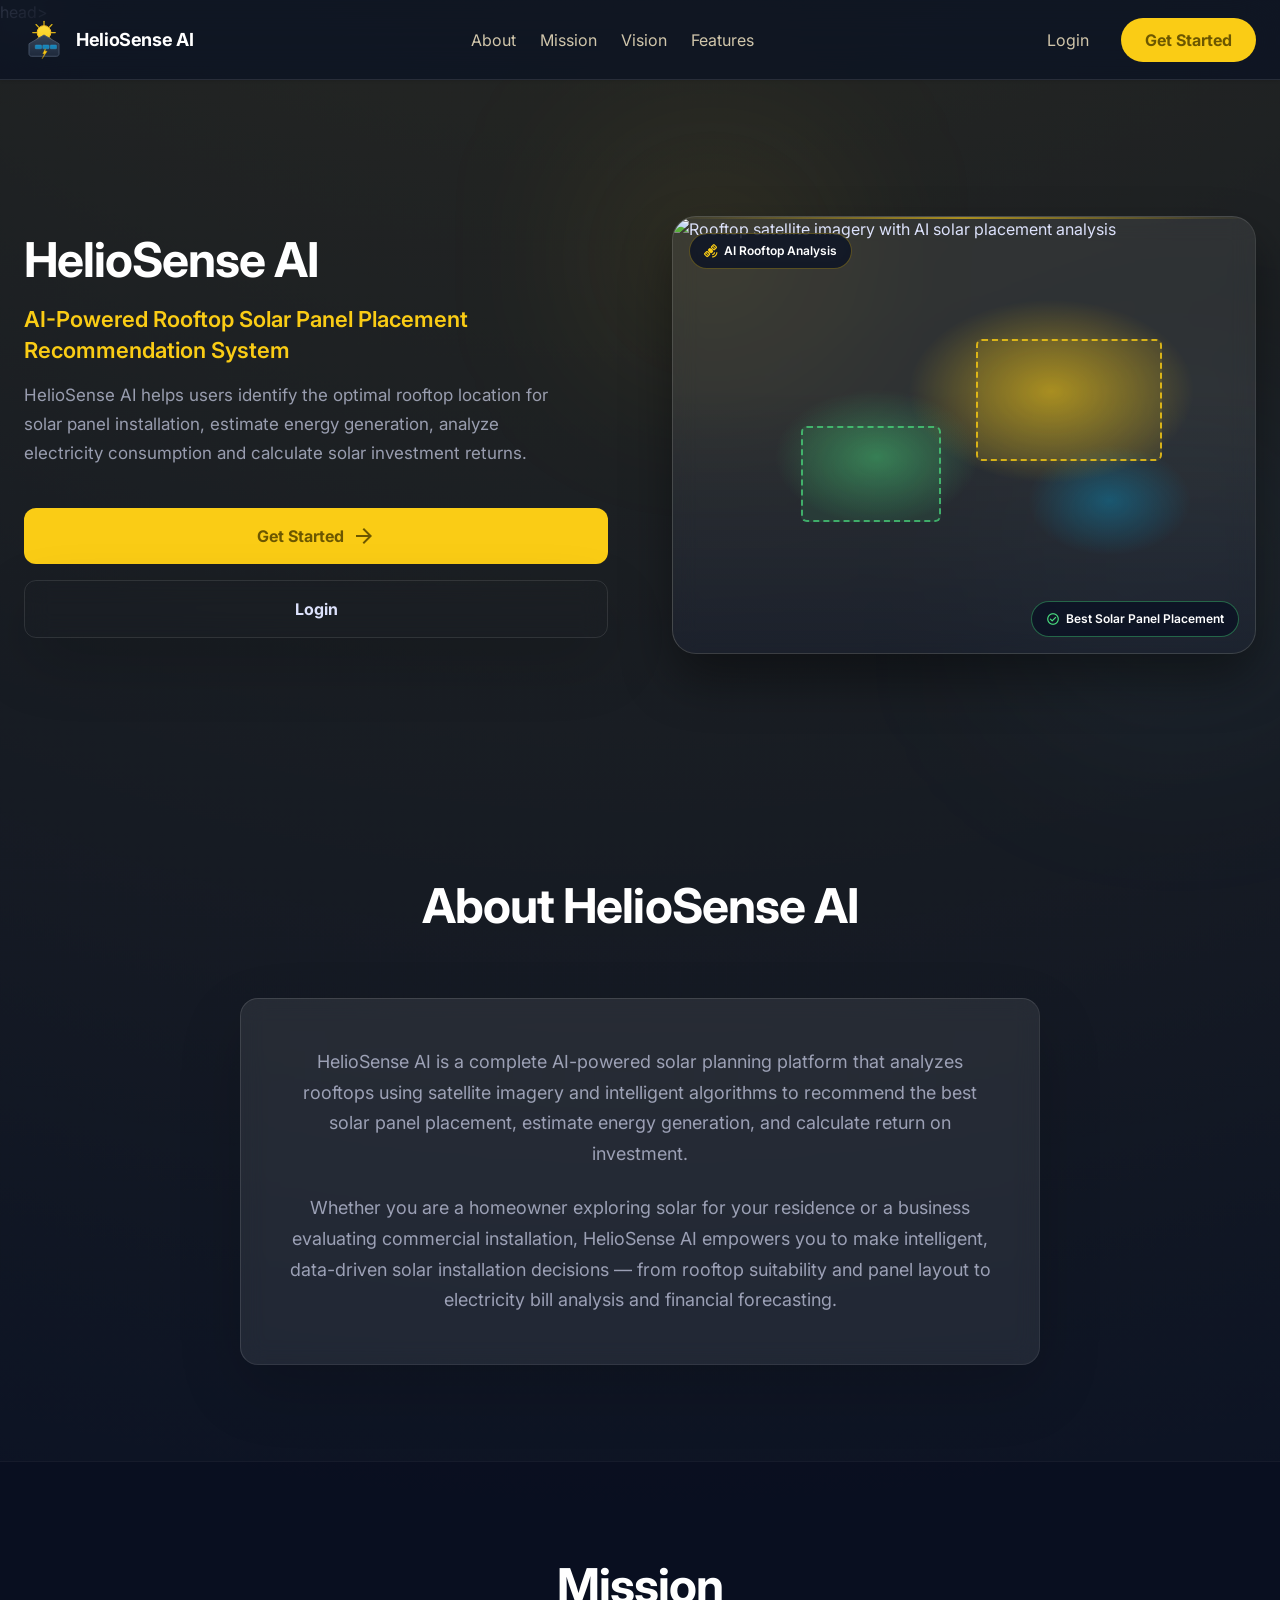
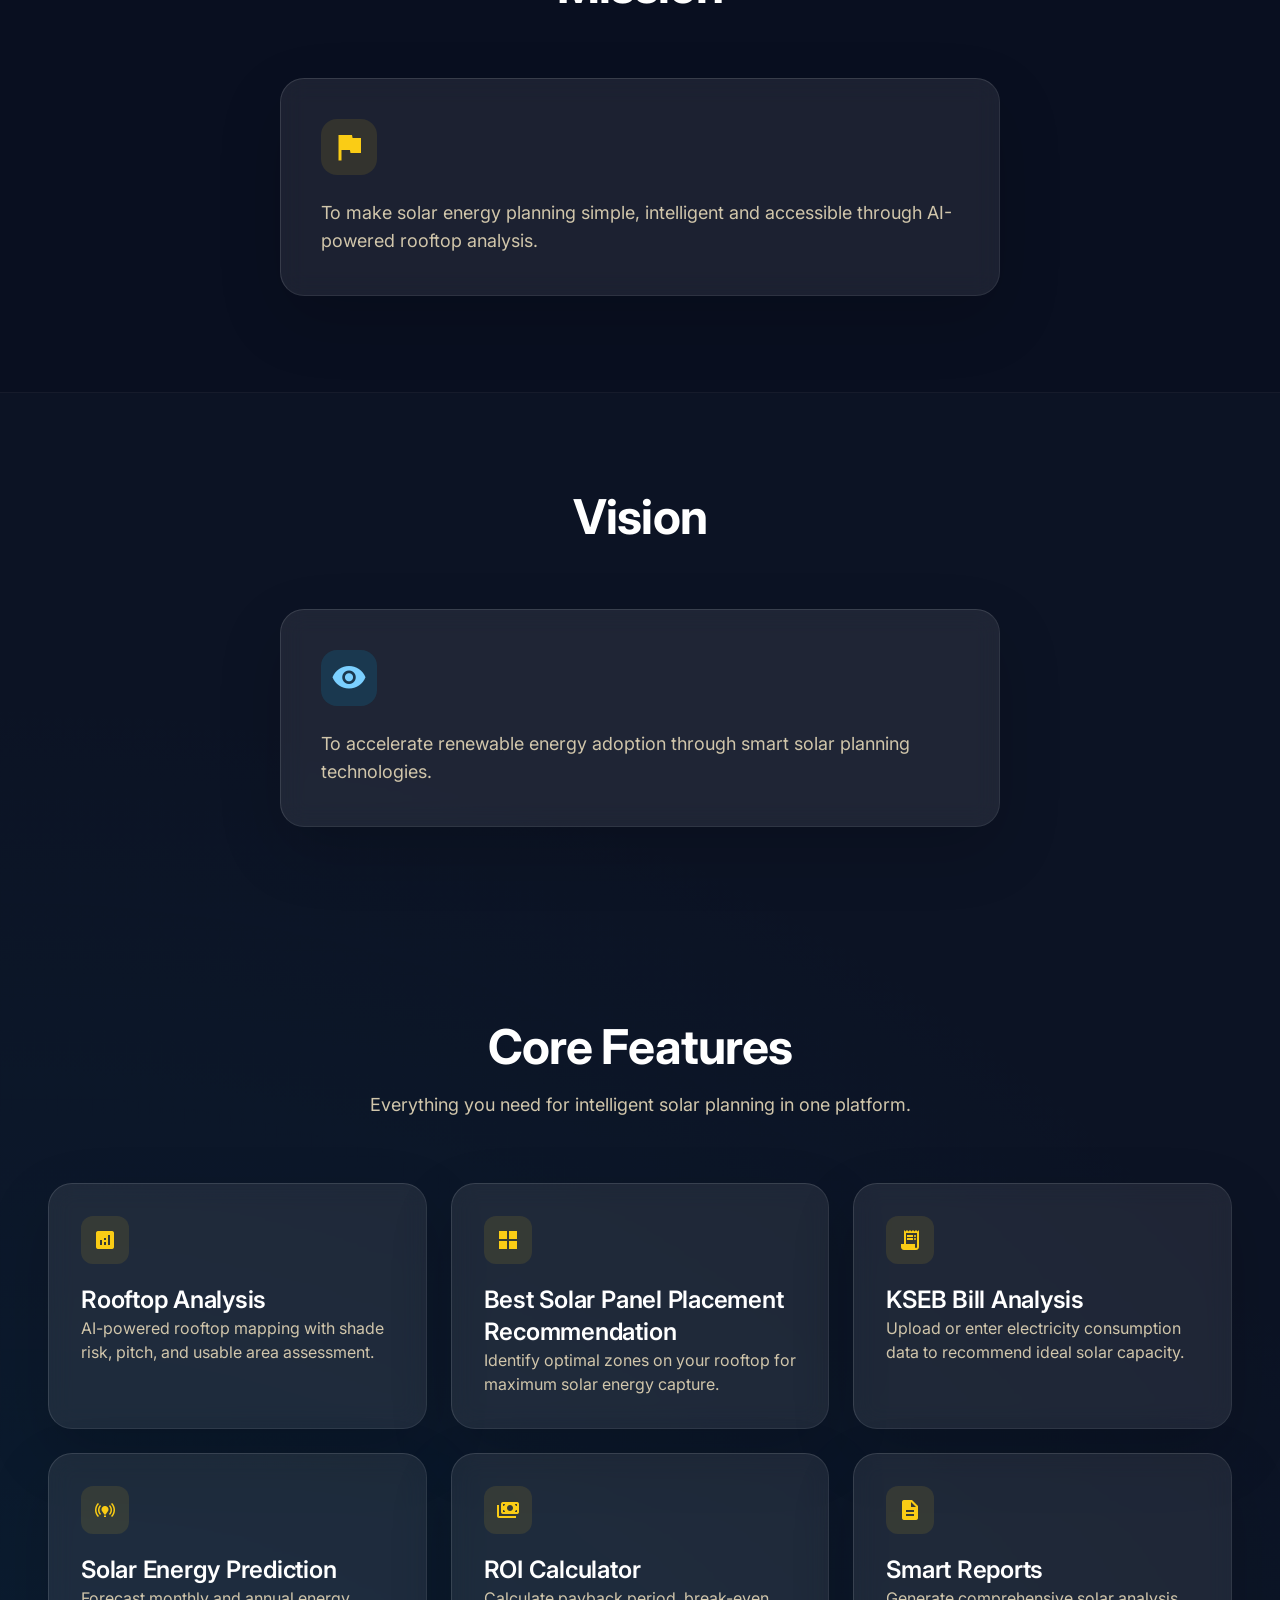
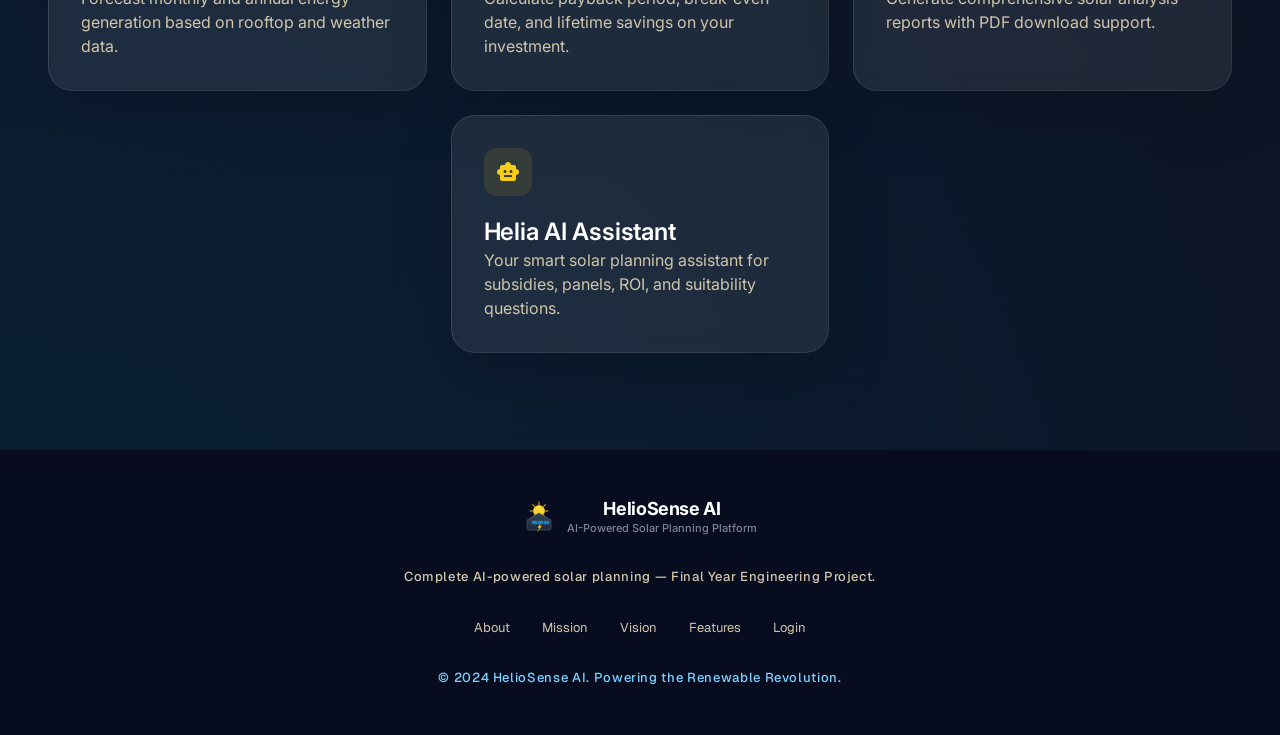
==== Front end final/index.html @ b8f33eeb "Fresh deployment" ====
<!DOCTYPE html>
<html lang="en">
<html>
<meta charset="utf-8"/>
<meta name="viewport" content="width=device-width, initial-scale=1.0"/>
<title>HelioSense AI | AI-Powered Solar Planning Platform</title>
<link href="https://fonts.googleapis.com/css2?family=Inter:wght@400;500;600;700&family=Geist:wght@400;500&display=swap" rel="stylesheet"/>
<link href="https://fonts.googleapis.com/css2?family=Material+Symbols+Outlined:wght,FILL@100..700,0..1&display=swap" rel="stylesheet"/>
<link rel="stylesheet" href="css/style.css"/>
</html>head>
<meta name="viewport" content="width=device-width, initial-scale=1">
<title>HelioSense AI | AI-Powered Solar Planning Platform</title>

<link rel="icon" href="data:,">

<link href="https://fonts.googleapis.com/css2?family=Inter:wght..." rel="stylesheet">
<link href="https://fonts.googleapis.com/css2?family=Material..." rel="stylesheet">
<link rel="stylesheet" href="css/style.css">
</head>
<body class="bg-mesh landing-body">

<header class="site-header">
<nav class="site-nav">
<a class="logo logo--compact" href="/">
<img class="logo__icon" src="assets/logo.svg" alt="" width="40" height="40"/>
<div class="logo__text">
<span class="logo__title">HelioSense AI</span>
<span class="logo__tagline">AI-Powered Solar Planning Platform</span>
</div>
</a>
<div class="nav-links">
<a class="nav-link" href="#about">About</a>
<a class="nav-link" href="#mission">Mission</a>
<a class="nav-link" href="#vision">Vision</a>
<a class="nav-link" href="#features">Features</a>
</div>
<div class="nav-actions">
<a class="btn-login text-body" href="/login">Login</a>
<a class="btn btn--primary btn--md btn--pill solar-glow" href="/register">Get Started</a>
</div>
</nav>
</header>

<main>
<section class="hero">
<div class="hero-grid">
<div>
<h1 class="text-display hero-title mb-4">HelioSense AI</h1>
<p class="hero-subtitle">AI-Powered Rooftop Solar Panel Placement Recommendation System</p>
<p class="hero-desc mb-10">HelioSense AI helps users identify the optimal rooftop location for solar panel installation, estimate energy generation, analyze electricity consumption and calculate solar investment returns.</p>
<div class="hero-actions">
    <a class="btn btn--primary btn--lg solar-glow" href="/register">
        Get Started
        <span class="material-symbols-outlined">arrow_forward</span>
    </a>

    <a class="btn btn--ghost btn--lg glass-card" href="/login">
        Login
    </a>
</div>
</a>
</div>
<div class="hero-image-wrap relative">
<div class="glow-blob hero-glow--primary"></div>
<div class="glow-blob hero-glow--secondary"></div>
<div class="hero-visual glass-card">
<img class="hero-visual__base" alt="Rooftop satellite imagery with AI solar placement analysis" src="https://images.unsplash.com/photo-1560518883-ce09059eeffa?w=800&q=80"/>
<div class="hero-visual__heatmap"></div>
<div class="hero-visual__scan"></div>
<div class="hero-visual__zone hero-visual__zone--best"></div>
<div class="hero-visual__zone hero-visual__zone--good"></div>
<div class="hero-visual__label hero-visual__label--top">
<span class="material-symbols-outlined icon-sm text-accent icon-filled">satellite_alt</span>
AI Rooftop Analysis
</div>
<div class="hero-visual__label hero-visual__label--bottom">
<span class="material-symbols-outlined icon-sm text-green">check_circle</span>
Best Solar Panel Placement
</div>
</div>
</div>
</div>
</section>

<section class="landing-section" id="about">
<div class="container">
<div class="section-header">
<h2 class="text-display text-white">About HelioSense AI</h2>
</div>
<div class="about-block glass-card" style="padding:48px">
<p>HelioSense AI is a complete AI-powered solar planning platform that analyzes rooftops using satellite imagery and intelligent algorithms to recommend the best solar panel placement, estimate energy generation, and calculate return on investment.</p>
<p class="mt-6">Whether you are a homeowner exploring solar for your residence or a business evaluating commercial installation, HelioSense AI empowers you to make intelligent, data-driven solar installation decisions — from rooftop suitability and panel layout to electricity bill analysis and financial forecasting.</p>
</div>
</div>
</section>

<section class="landing-section landing-section--alt" id="mission">
<div class="container">
<div class="section-header">
<h2 class="text-display text-white">Mission</h2>
</div>
<div class="mission-card glass-card" style="max-width:720px;margin:0 auto">
<div class="mission-card__icon">
<span class="material-symbols-outlined icon-lg icon-filled">flag</span>
</div>
<p class="text-body-lg text-muted">To make solar energy planning simple, intelligent and accessible through AI-powered rooftop analysis.</p>
</div>
</div>
</section>

<section class="landing-section" id="vision">
<div class="container">
<div class="section-header">
<h2 class="text-display text-white">Vision</h2>
</div>
<div class="mission-card glass-card" style="max-width:720px;margin:0 auto">
<div class="mission-card__icon" style="background:rgba(0,166,224,0.15);color:var(--color-secondary)">
<span class="material-symbols-outlined icon-lg icon-filled">visibility</span>
</div>
<p class="text-body-lg text-muted">To accelerate renewable energy adoption through smart solar planning technologies.</p>
</div>
</div>
</section>

<section class="landing-section" id="features">
<div class="container">
<div class="section-header">
<h2 class="text-display text-white">Core Features</h2>
<p class="text-body-lg text-muted">Everything you need for intelligent solar planning in one platform.</p>
</div>
<div class="features-grid features-grid--7">
<div class="feature-tile glass-card">
<div class="feature-tile__icon"><span class="material-symbols-outlined icon-filled">analytics</span></div>
<h3 class="text-headline text-white mb-3">Rooftop Analysis</h3>
<p class="text-body text-muted">AI-powered rooftop mapping with shade risk, pitch, and usable area assessment.</p>
</div>
<div class="feature-tile glass-card">
<div class="feature-tile__icon"><span class="material-symbols-outlined icon-filled">grid_view</span></div>
<h3 class="text-headline text-white mb-3">Best Solar Panel Placement Recommendation</h3>
<p class="text-body text-muted">Identify optimal zones on your rooftop for maximum solar energy capture.</p>
</div>
<div class="feature-tile glass-card">
<div class="feature-tile__icon"><span class="material-symbols-outlined icon-filled">receipt_long</span></div>
<h3 class="text-headline text-white mb-3">KSEB Bill Analysis</h3>
<p class="text-body text-muted">Upload or enter electricity consumption data to recommend ideal solar capacity.</p>
</div>
<div class="feature-tile glass-card">
<div class="feature-tile__icon"><span class="material-symbols-outlined icon-filled">online_prediction</span></div>
<h3 class="text-headline text-white mb-3">Solar Energy Prediction</h3>
<p class="text-body text-muted">Forecast monthly and annual energy generation based on rooftop and weather data.</p>
</div>
<div class="feature-tile glass-card">
<div class="feature-tile__icon"><span class="material-symbols-outlined icon-filled">payments</span></div>
<h3 class="text-headline text-white mb-3">ROI Calculator</h3>
<p class="text-body text-muted">Calculate payback period, break-even date, and lifetime savings on your investment.</p>
</div>
<div class="feature-tile glass-card">
<div class="feature-tile__icon"><span class="material-symbols-outlined icon-filled">description</span></div>
<h3 class="text-headline text-white mb-3">Smart Reports</h3>
<p class="text-body text-muted">Generate comprehensive solar analysis reports with PDF download support.</p>
</div>
<div class="feature-tile glass-card">
<div class="feature-tile__icon"><span class="material-symbols-outlined icon-filled">smart_toy</span></div>
<h3 class="text-headline text-white mb-3">Helia AI Assistant</h3>
<p class="text-body text-muted">Your smart solar planning assistant for subsidies, panels, ROI, and suitability questions.</p>
</div>
</div>
</div>
</section>
</main>

<footer class="site-footer">
<div class="footer-inner">
<div class="footer-brand">
<a class="logo logo--sm" href="/">
<img class="logo__icon" src="assets/logo.svg" alt="" width="32" height="32"/>
<div class="logo__text">
<span class="logo__title">HelioSense AI</span>
<span class="logo__tagline">AI-Powered Solar Planning Platform</span>
</div>
</a>
<p class="text-label text-muted mt-4">Complete AI-powered solar planning — Final Year Engineering Project.</p>
</div>
<div class="footer-links">
<a class="footer-link" href="#about">About</a>
<a class="footer-link" href="#mission">Mission</a>
<a class="footer-link" href="#vision">Vision</a>
<a class="footer-link" href="#features">Features</a>
<a class="footer-link" href="/login">Login</a>
</div>
<p class="text-label text-secondary footer-copy">© 2024 HelioSense AI. Powering the Renewable Revolution.</p>
</div>
</footer>

<script src="js/main.js"></script>
</body>
</html>
---- Front end final/css/style.css ----
/* ============================================
   Heliosense AI — Global Styles
   ============================================ */

*, *::before, *::after {
  box-sizing: border-box;
  margin: 0;
  padding: 0;
}

:root {
  --color-primary: #ffecb9;
  --color-primary-container: #facc15;
  --color-on-primary: #3c2f00;
  --color-on-primary-container: #6c5700;

  --color-secondary: #7bd0ff;
  --color-secondary-container: #00a6e0;
  --color-on-secondary: #00354a;

  --color-tertiary: #c7f5ff;
  --color-tertiary-container: #33e4ff;
  --color-tertiary-fixed-dim: #15daf4;
  --color-on-tertiary: #00363e;

  --color-background: #0c1324;
  --color-surface: #0c1324;
  --color-surface-dim: #0c1324;
  --color-surface-container-low: #151b2d;
  --color-surface-container: #191f31;
  --color-surface-container-high: #23293c;
  --color-surface-container-highest: #2e3447;
  --color-surface-container-lowest: #070d1f;

  --color-on-surface: #dce1fb;
  --color-on-surface-variant: #d1c6ab;
  --color-on-background: #dce1fb;

  --color-error: #ffb4ab;
  --color-green: #4ade80;

  --gutter: 24px;
  --container-max: 1440px;
  --margin-mobile: 16px;
  --stack-sm: 8px;
  --stack-md: 16px;
  --stack-lg: 32px;

  --sidebar-width: 280px;
  --header-height: 80px;

  --font-sans: 'Inter', sans-serif;
  --font-mono: 'Geist', sans-serif;

  --radius-sm: 0.5rem;
  --radius-md: 0.75rem;
  --radius-lg: 1rem;
  --radius-xl: 1.5rem;
  --radius-full: 9999px;

  --transition: 0.2s ease;
}

html {
  scroll-behavior: smooth;
}

body {
  background-color: #020617;
  color: var(--color-on-surface);
  font-family: var(--font-sans);
  font-size: 16px;
  line-height: 1.5;
  overflow-x: hidden;
}

body.app-body {
  overflow: hidden;
  height: 100vh;
  display: flex;
}

::selection {
  background: var(--color-primary-container);
  color: var(--color-on-primary-container);
}

::-webkit-scrollbar { width: 6px; }
::-webkit-scrollbar-track { background: transparent; }
::-webkit-scrollbar-thumb {
  background: rgba(255, 255, 255, 0.1);
  border-radius: 10px;
}

img {
  max-width: 100%;
  display: block;
}

a {
  color: inherit;
  text-decoration: none;
}

button, input {
  font-family: inherit;
  border: none;
  outline: none;
}

ul { list-style: none; }

/* ---- Typography ---- */

.text-display {
  font-size: 32px;
  line-height: 40px;
  letter-spacing: -0.02em;
  font-weight: 700;
}

.text-headline {
  font-size: 24px;
  line-height: 32px;
  letter-spacing: -0.01em;
  font-weight: 600;
}

.text-body-lg {
  font-size: 18px;
  line-height: 28px;
  font-weight: 400;
}

.text-body {
  font-size: 16px;
  line-height: 24px;
  font-weight: 400;
}

.text-label {
  font-family: var(--font-mono);
  font-size: 13px;
  line-height: 18px;
  letter-spacing: 0.05em;
  font-weight: 500;
}

.text-mono {
  font-family: var(--font-mono);
  font-size: 14px;
  line-height: 20px;
}

.text-stat {
  font-size: 32px;
  font-weight: 700;
}

.text-muted { color: var(--color-on-surface-variant); }
.text-primary { color: var(--color-primary); }
.text-accent { color: var(--color-primary-container); }
.text-secondary { color: var(--color-secondary); }
.text-tertiary { color: var(--color-tertiary); }
.text-tertiary-bright { color: var(--color-tertiary-fixed-dim); }
.text-error { color: var(--color-error); }
.text-green { color: var(--color-green); }
.text-white { color: #fff; }

.text-uppercase { text-transform: uppercase; }
.text-center { text-align: center; }
.text-bold { font-weight: 700; }
.text-semibold { font-weight: 600; }
.text-italic { font-style: italic; }

@media (min-width: 768px) {
  .text-display {
    font-size: 48px;
    line-height: 56px;
  }
}

/* ---- Layout ---- */

.container {
  max-width: var(--container-max);
  margin: 0 auto;
  padding-left: var(--gutter);
  padding-right: var(--gutter);
}

.section-padding {
  padding-top: 96px;
  padding-bottom: 96px;
}

.flex { display: flex; }
.flex-col { flex-direction: column; }
.flex-wrap { flex-wrap: wrap; }
.flex-1 { flex: 1; }
.flex-shrink-0 { flex-shrink: 0; }
.items-center { align-items: center; }
.items-end { align-items: flex-end; }
.items-start { align-items: flex-start; }
.justify-center { justify-content: center; }
.justify-between { justify-content: space-between; }
.gap-1 { gap: 4px; }
.gap-2 { gap: 8px; }
.gap-3 { gap: 12px; }
.gap-4 { gap: 16px; }
.gap-6 { gap: 24px; }
.gap-8 { gap: 32px; }

.grid { display: grid; }
.grid-12 {
  display: grid;
  grid-template-columns: repeat(12, 1fr);
  gap: 24px;
}

.col-12 { grid-column: span 12; }
.col-4 { grid-column: span 4; }
.col-8 { grid-column: span 8; }

.stats-grid {
  display: grid;
  grid-template-columns: 1fr;
  gap: var(--gutter);
}

.bento-grid {
  display: grid;
  grid-template-columns: 1fr;
  gap: 24px;
}

.bento-grid--features {
  height: auto;
}

@media (min-width: 768px) {
  .stats-grid { grid-template-columns: repeat(2, 1fr); }
  .bento-grid--features { grid-template-columns: repeat(12, 1fr); height: 600px; }
  .bento-span-8 { grid-column: span 8; }
  .bento-span-4 { grid-column: span 4; }
  .steps-grid { grid-template-columns: repeat(3, 1fr); }
  .benefits-grid { grid-template-columns: repeat(2, 1fr); }
  .hero-grid { grid-template-columns: repeat(2, 1fr); }
  .nav-links { display: flex; }
  .btn-login { display: block; }
  .footer-inner { flex-direction: row; }
  .footer-brand { align-items: flex-start; text-align: left; }
  .footer-social { justify-content: flex-end; }
  .footer-copy { text-align: right; }
  .hero-actions { flex-direction: row; }
  .cta-actions { flex-direction: row; }
  .page-header { flex-direction: row; align-items: flex-end; }
  .report-card { flex-direction: row; align-items: center; }
  .report-actions { width: auto; }
  .featured-grid { grid-template-columns: repeat(3, 1fr); }
  .featured-main { grid-column: span 2; }
  .chart-row { flex-direction: row; }
  .prediction-header { flex-direction: row; align-items: center; }
}

@media (min-width: 1024px) {
  .stats-grid { grid-template-columns: repeat(4, 1fr); }
  .col-lg-7 { grid-column: span 7; }
  .col-lg-5 { grid-column: span 5; }
  .col-lg-8 { grid-column: span 8; }
  .col-lg-4 { grid-column: span 4; }
  .dashboard-bento { grid-template-columns: repeat(3, 1fr); }
  .dashboard-chart { grid-column: span 2; }
  .prediction-col-4 { grid-column: span 4; }
  .prediction-col-8 { grid-column: span 8; }
}

.hidden-mobile { display: none; }
@media (min-width: 768px) {
  .hidden-mobile { display: flex; }
  .hidden-desktop { display: none; }
}

/* ---- Glass & Effects ---- */

.glass-card {
  background: rgba(255, 255, 255, 0.08);
  backdrop-filter: blur(12px);
  -webkit-backdrop-filter: blur(12px);
  border: 1px solid rgba(255, 255, 255, 0.08);
  border-top-color: rgba(255, 255, 255, 0.12);
  border-left-color: rgba(255, 255, 255, 0.12);
  box-shadow: 0 24px 64px rgba(0, 0, 0, 0.16);
  border-radius: 18px;
}

.glass-card--light {
  background: rgba(255, 255, 255, 0.04);
}

.glass-card--hover:hover {
  background: rgba(255, 255, 255, 0.12);
  border-color: rgba(250, 204, 21, 0.3);
  transform: translateY(-2px);
}

.glass-panel {
  background: rgba(255, 255, 255, 0.08);
  backdrop-filter: blur(12px);
  -webkit-backdrop-filter: blur(12px);
  border-top: 1px solid rgba(255, 255, 255, 0.1);
  border-left: 1px solid rgba(255, 255, 255, 0.1);
}

.solar-glow:hover,
.solar-shimmer:hover {
  box-shadow: 0 0 25px rgba(250, 204, 21, 0.3);
}

.bg-mesh {
  background:
    radial-gradient(circle at 50% -20%, rgba(250, 204, 21, 0.15) 0%, transparent 50%),
    radial-gradient(circle at 0% 100%, rgba(0, 166, 224, 0.1) 0%, transparent 40%);
}

.map-gradient {
  background: linear-gradient(to top, var(--color-surface) 0%, transparent 100%);
}

.shimmer::after {
  content: '';
  position: absolute;
  top: -50%;
  left: -50%;
  width: 200%;
  height: 200%;
  background: linear-gradient(45deg, transparent, rgba(255,255,255,0.05), transparent);
  transform: rotate(45deg);
  animation: shimmer 4s infinite linear;
}

.shimmer-bg {
  background: linear-gradient(90deg, transparent, rgba(255,255,255,0.05), transparent);
  background-size: 200% 100%;
  animation: diagonal-shimmer 3s infinite linear;
}

.glow-blob {
  position: absolute;
  border-radius: 50%;
  filter: blur(100px);
  pointer-events: none;
}

/* ---- Icons ---- */

.material-symbols-outlined {
  font-variation-settings: 'FILL' 0, 'wght' 400, 'GRAD' 0, 'opsz' 24;
  vertical-align: middle;
}

.icon-filled {
  font-variation-settings: 'FILL' 1, 'wght' 400, 'GRAD' 0, 'opsz' 24;
}

.icon-sm { font-size: 14px; }
.icon-md { font-size: 20px; }
.icon-lg { font-size: 36px; }
.icon-xl { font-size: 48px; }

/* ---- Buttons ---- */

.btn {
  display: inline-flex;
  align-items: center;
  justify-content: center;
  gap: 8px;
  font-weight: 700;
  border-radius: var(--radius-md);
  cursor: pointer;
  transition: transform var(--transition), background var(--transition), opacity var(--transition);
}

.btn:active { transform: scale(0.95); }
.btn:hover { transform: scale(1.05); }

.btn--primary {
  background: var(--color-primary-container);
  color: var(--color-on-primary-container);
}

.btn--primary-dark {
  background: var(--color-primary-container);
  color: var(--color-on-primary);
}

.btn--ghost {
  background: transparent;
  color: var(--color-on-surface);
  border: 1px solid rgba(255, 255, 255, 0.1);
}

.btn--ghost:hover {
  background: rgba(255, 255, 255, 0.1);
  transform: none;
}

.btn--outline {
  background: var(--color-surface-container);
  color: var(--color-on-surface-variant);
  border: 1px solid rgba(255, 255, 255, 0.1);
}

.btn--outline:hover {
  background: rgba(255, 255, 255, 0.05);
  transform: none;
}

.btn--sm { padding: 8px 16px; font-size: 14px; border-radius: var(--radius-sm); }
.btn--md { padding: 10px 24px; }
.btn--lg { padding: 16px 32px; border-radius: var(--radius-md); }
.btn--xl { padding: 20px 40px; border-radius: var(--radius-lg); font-size: 18px; }
.btn--pill { border-radius: var(--radius-full); }
.btn--full { width: 100%; }
.btn--round { border-radius: var(--radius-full); padding: 12px; }

.btn--glass {
  background: rgba(255, 255, 255, 0.1);
  color: var(--color-on-surface);
  border: 1px solid rgba(255, 255, 255, 0.1);
}

.btn--glass:hover {
  background: rgba(255, 255, 255, 0.2);
  transform: none;
}

.btn--dashed {
  border: 1px dashed rgba(255, 255, 255, 0.2);
  color: var(--color-on-surface-variant);
  background: transparent;
}

.btn--dashed:hover {
  border-color: var(--color-primary-container);
  color: var(--color-primary-container);
  transform: none;
}

.btn--icon {
  background: rgba(12, 19, 36, 0.8);
  backdrop-filter: blur(12px);
  color: var(--color-on-surface);
  padding: 12px;
  border-radius: var(--radius-full);
}

.btn--icon:hover { background: rgba(255, 255, 255, 0.1); transform: none; }

/* ---- Forms ---- */

.form-input {
  width: 100%;
  background: transparent;
  border: none;
  color: var(--color-on-surface);
  padding: 12px 16px;
}

.form-input::placeholder { color: var(--color-on-surface-variant); }

.form-field {
  display: flex;
  flex-direction: column;
  gap: 8px;
}

.form-group {
  background: var(--color-surface-container-highest);
  border: 1px solid rgba(255, 255, 255, 0.1);
  border-radius: var(--radius-lg);
  padding: 8px;
  display: flex;
  align-items: center;
  gap: 8px;
}

.form-group--focus {
  border-color: rgba(250, 204, 21, 0.5);
  background: rgba(255, 255, 255, 0.1);
}

.search-bar {
  display: flex;
  align-items: center;
  gap: 16px;
}

.search-input {
  background: transparent;
  border: none;
  color: var(--color-on-surface);
  width: 256px;
}

.search-input::placeholder { color: rgba(209, 198, 171, 0.5); }

.search-box {
  position: relative;
}

.search-box .material-symbols-outlined {
  position: absolute;
  left: 12px;
  top: 50%;
  transform: translateY(-50%);
  color: var(--color-on-surface-variant);
}

.search-box .form-input {
  background: var(--color-surface-container);
  border: 1px solid rgba(255, 255, 255, 0.1);
  border-radius: var(--radius-md);
  padding: 8px 16px 8px 40px;
}

.search-box .form-input:focus {
  border-color: var(--color-primary-container);
}

.search-pill {
  display: flex;
  align-items: center;
  background: rgba(255, 255, 255, 0.05);
  border: 1px solid rgba(255, 255, 255, 0.1);
  border-radius: var(--radius-full);
  padding: 8px 16px;
  width: 256px;
}

.search-pill .form-input { padding: 0; }

/* ---- Badges ---- */

.badge {
  display: inline-block;
  padding: 2px 8px;
  border-radius: 4px;
  font-family: var(--font-mono);
  font-size: 13px;
}

.badge--accent {
  background: rgba(250, 204, 21, 0.1);
  color: var(--color-primary-container);
}

.badge--secondary {
  background: rgba(123, 208, 255, 0.1);
  color: var(--color-secondary);
}

.badge--success {
  background: rgba(74, 222, 128, 0.1);
  color: var(--color-green);
  border: 1px solid rgba(74, 222, 128, 0.2);
  font-size: 10px;
  text-transform: uppercase;
  font-weight: 700;
  letter-spacing: 0.1em;
  padding: 4px 12px;
  border-radius: var(--radius-full);
}

.badge--warning {
  background: rgba(250, 204, 21, 0.1);
  color: var(--color-primary-container);
  border: 1px solid rgba(250, 204, 21, 0.2);
  font-size: 10px;
  text-transform: uppercase;
  font-weight: 700;
  letter-spacing: 0.1em;
  padding: 4px 12px;
  border-radius: var(--radius-full);
}

.badge--info {
  background: rgba(59, 130, 246, 0.1);
  color: #60a5fa;
  border: 1px solid rgba(59, 130, 246, 0.2);
  font-size: 10px;
  text-transform: uppercase;
  font-weight: 700;
  letter-spacing: 0.1em;
  padding: 4px 12px;
  border-radius: var(--radius-full);
}

.badge--pill {
  display: inline-flex;
  align-items: center;
  gap: 8px;
  padding: 4px 12px;
  border-radius: var(--radius-full);
  background: rgba(250, 204, 21, 0.1);
  border: 1px solid rgba(250, 204, 21, 0.2);
  color: var(--color-primary-container);
  font-size: 13px;
}

.badge--live {
  display: inline-flex;
  align-items: center;
  gap: 8px;
  padding: 8px 16px;
  border-radius: var(--radius-full);
}

.status-dot {
  width: 8px;
  height: 8px;
  border-radius: 50%;
  background: var(--color-green);
  animation: pulse 2s infinite;
}

.status-dot--sm { width: 6px; height: 6px; }

/* ---- Progress ---- */

.progress {
  width: 100%;
  height: 6px;
  background: rgba(255, 255, 255, 0.05);
  border-radius: var(--radius-full);
  overflow: hidden;
}

.progress--thin { height: 4px; }

.progress__fill {
  height: 100%;
  border-radius: var(--radius-full);
}

.progress__fill--accent {
  background: var(--color-primary-container);
  box-shadow: 0 0 8px rgba(250, 204, 21, 0.5);
}

.progress__fill--secondary { background: var(--color-secondary); }
.progress__fill--green { background: var(--color-green); }

/* ---- Cards ---- */

.card {
  border-radius: var(--radius-lg);
  padding: 24px;
}

.card--lg { border-radius: var(--radius-xl); padding: 32px; }
.card--xl { border-radius: var(--radius-xl); padding: 40px; }

.stat-card__icon {
  width: 48px;
  height: 48px;
  border-radius: var(--radius-md);
  display: flex;
  align-items: center;
  justify-content: center;
}

.stat-card__icon--accent { background: rgba(250, 204, 21, 0.1); color: var(--color-primary-container); }
.stat-card__icon--secondary { background: rgba(123, 208, 255, 0.1); color: var(--color-secondary); }
.stat-card__icon--tertiary { background: rgba(51, 228, 255, 0.1); color: var(--color-tertiary-container); }
.stat-card__icon--green { background: rgba(74, 222, 128, 0.1); color: var(--color-green); }

.feature-icon {
  width: 56px;
  height: 56px;
  border-radius: var(--radius-lg);
  display: flex;
  align-items: center;
  justify-content: center;
  margin-bottom: 32px;
}

.feature-icon--accent { background: rgba(250, 204, 21, 0.1); color: var(--color-primary-container); }
.feature-icon--secondary { background: rgba(0, 166, 224, 0.2); color: var(--color-secondary); }
.feature-icon--tertiary { background: rgba(51, 228, 255, 0.1); color: var(--color-tertiary-fixed-dim); }

/* ---- Site Header (Landing) ---- */

.site-header {
  position: fixed;
  top: 0;
  left: 0;
  right: 0;
  z-index: 50;
  height: var(--header-height);
  background: rgba(12, 19, 36, 0.8);
  backdrop-filter: blur(24px);
  -webkit-backdrop-filter: blur(24px);
  border-bottom: 1px solid rgba(255, 255, 255, 0.1);
  box-shadow: 0 1px 3px rgba(0, 0, 0, 0.1);
  transition: background 0.3s, backdrop-filter 0.3s;
}

.site-header--scrolled {
  background: rgba(12, 19, 36, 0.95);
  backdrop-filter: blur(40px);
}

.site-nav {
  display: flex;
  justify-content: space-between;
  align-items: center;
  height: 100%;
  max-width: var(--container-max);
  margin: 0 auto;
  padding: 0 var(--gutter);
}

.nav-brand {
  color: var(--color-primary-container);
  font-weight: 700;
}

.nav-links {
  display: none;
  gap: 24px;
}

.nav-link {
  color: var(--color-on-surface-variant);
  transition: color var(--transition);
}

.nav-link:hover { color: var(--color-on-surface); }

.nav-link--active {
  color: var(--color-primary-container);
  border-bottom: 2px solid var(--color-primary-container);
  padding-bottom: 4px;
}

.nav-actions {
  display: flex;
  align-items: center;
  gap: 16px;
}

.btn-login {
  display: none;
  color: var(--color-on-surface-variant);
  background: none;
  padding: 8px 16px;
  cursor: pointer;
}

.btn-login:hover { color: var(--color-on-surface); }

/* ---- Hero ---- */

.hero {
  position: relative;
  padding: 128px var(--gutter) 80px;
}

@media (min-width: 768px) {
  .hero { padding: 192px var(--gutter) 128px; }
}

.hero-grid {
  display: grid;
  gap: 64px;
  align-items: center;
  max-width: var(--container-max);
  width: 100%;
  margin: 0 auto;
}

.hero-grid > * {
  min-width: 0;
}

.hero-image-wrap {
  position: relative;
}

.hero-image-card {
  border-radius: var(--radius-xl);
  padding: 8px;
  overflow: hidden;
  box-shadow: 0 25px 50px rgba(0, 0, 0, 0.25);
  position: relative;
  z-index: 10;
}

.hero-image-card img {
  width: 100%;
  border-radius: var(--radius-lg);
  object-fit: cover;
}

.hero-metric {
  position: absolute;
  bottom: 24px;
  left: 24px;
  right: 24px;
  max-width: 288px;
  padding: 24px;
  border-radius: var(--radius-lg);
}

@media (min-width: 768px) {
  .hero-metric {
    bottom: 48px;
    left: -48px;
    right: auto;
  }
}

.avatar-stack {
  display: flex;
  margin-left: -12px;
}

.avatar-stack img {
  width: 40px;
  height: 40px;
  border-radius: 50%;
  border: 2px solid var(--color-background);
  margin-left: -12px;
}

/* ---- Features Bento ---- */

.feature-card {
  display: flex;
  flex-direction: column;
  justify-content: space-between;
  overflow: hidden;
  position: relative;
  border-radius: var(--radius-xl);
  padding: 40px;
}

.feature-card__glow {
  position: absolute;
  top: 0;
  right: 0;
  width: 256px;
  height: 256px;
  background: rgba(250, 204, 21, 0.05);
  filter: blur(48px);
  transition: background 0.3s;
}

.feature-card:hover .feature-card__glow {
  background: rgba(250, 204, 21, 0.1);
}

.mini-stats {
  display: grid;
  grid-template-columns: repeat(3, 1fr);
  gap: 16px;
  margin-top: 32px;
}

.mini-stat {
  padding: 16px;
  border-radius: var(--radius-md);
  border-color: rgba(255, 255, 255, 0.05);
}

.chart-mini {
  display: flex;
  align-items: flex-end;
  gap: 4px;
  height: 96px;
}

.chart-mini__bar {
  flex: 1;
  border-radius: 2px 2px 0 0;
  background: rgba(250, 204, 21, 0.2);
}

.chart-mini__bar:nth-child(2) { height: 50%; background: rgba(250, 204, 21, 0.4); }
.chart-mini__bar:nth-child(3) { height: 75%; background: rgba(250, 204, 21, 0.6); }
.chart-mini__bar:nth-child(4) { height: 100%; background: var(--color-primary-container); animation: pulse 2s infinite; }
.chart-mini__bar:nth-child(5) { height: 66%; background: rgba(250, 204, 21, 0.7); }
.chart-mini__bar:nth-child(6) { height: 33%; background: rgba(250, 204, 21, 0.3); }
.chart-mini__bar:nth-child(1) { height: 25%; }

/* ---- Steps ---- */

.steps-section {
  background: rgba(7, 13, 31, 0.5);
  position: relative;
}

.steps-grid {
  display: grid;
  gap: 48px;
  position: relative;
}

.step-card { text-align: center; position: relative; z-index: 10; }

.step-icon {
  width: 80px;
  height: 80px;
  background: var(--color-surface-container-high);
  border-radius: var(--radius-xl);
  display: flex;
  align-items: center;
  justify-content: center;
  margin: 0 auto 32px;
  border: 1px solid rgba(255, 255, 255, 0.1);
  box-shadow: 0 20px 25px rgba(0, 0, 0, 0.15);
  transition: border-color 0.3s;
}

.step-icon--accent:hover { border-color: rgba(250, 204, 21, 0.5); }
.step-icon--secondary:hover { border-color: rgba(123, 208, 255, 0.5); }
.step-icon--tertiary:hover { border-color: rgba(199, 245, 255, 0.5); }

.cta-card {
  margin-top: 80px;
  padding: 48px;
  border-radius: var(--radius-xl);
  text-align: center;
  max-width: 896px;
  margin-left: auto;
  margin-right: auto;
  position: relative;
  overflow: hidden;
}

/* ---- Benefits ---- */

.benefits-grid {
  display: grid;
  gap: 64px;
  align-items: center;
}

.benefit-item {
  display: flex;
  gap: 24px;
}

.benefit-icon {
  flex-shrink: 0;
  width: 48px;
  height: 48px;
  border-radius: var(--radius-md);
  display: flex;
  align-items: center;
  justify-content: center;
}

.benefit-icon--accent { background: rgba(250, 204, 21, 0.1); color: var(--color-primary-container); }
.benefit-icon--secondary { background: rgba(0, 166, 224, 0.1); color: var(--color-secondary); }
.benefit-icon--tertiary { background: rgba(51, 228, 255, 0.1); color: var(--color-tertiary); }

.testimonial-wrap {
  position: relative;
}

.testimonial-frame {
  aspect-ratio: 1;
  border-radius: 4rem;
  padding: 16px;
  transform: rotate(3deg);
  position: relative;
  z-index: 10;
  overflow: hidden;
}

.testimonial-frame img {
  width: 100%;
  height: 100%;
  object-fit: cover;
  border-radius: 3.5rem;
  transform: rotate(-3deg);
  transition: transform 0.7s;
}

.testimonial-frame:hover img { transform: rotate(-3deg) scale(1.1); }

.testimonial-overlay {
  position: absolute;
  inset: 0;
  background: linear-gradient(to top, rgba(12, 19, 36, 0.8), transparent);
}

.testimonial-quote {
  position: absolute;
  bottom: 48px;
  left: 48px;
  right: 48px;
  padding: 24px;
  border-radius: var(--radius-lg);
}

.testimonial-glow {
  position: absolute;
  top: 50%;
  left: 50%;
  transform: translate(-50%, -50%);
  width: 100%;
  height: 100%;
  background: rgba(250, 204, 21, 0.1);
  filter: blur(120px);
  border-radius: 50%;
  z-index: -1;
}

/* ---- Final CTA ---- */

.final-cta {
  border-radius: 3rem;
  padding: 48px;
  text-align: center;
  position: relative;
  overflow: hidden;
}

@media (min-width: 768px) {
  .final-cta { padding: 96px; }
}

.final-cta__bg {
  position: absolute;
  inset: 0;
  opacity: 0.1;
  pointer-events: none;
  background: radial-gradient(circle at top right, #facc15 0%, transparent 50%);
}

.cta-actions {
  display: flex;
  flex-direction: column;
  gap: 24px;
  justify-content: center;
}

/* ---- Footer ---- */

.site-footer,
.app-footer {
  background: var(--color-surface-container-lowest);
  border-top: 1px solid rgba(255, 255, 255, 0.05);
  padding: 48px 0;
}

.footer-inner {
  display: flex;
  flex-direction: column;
  align-items: center;
  gap: 32px;
  max-width: var(--container-max);
  margin: 0 auto;
  padding: 0 var(--gutter);
}

.footer-brand {
  display: flex;
  flex-direction: column;
  align-items: center;
  gap: 16px;
  text-align: center;
}

.footer-links {
  display: flex;
  flex-wrap: wrap;
  justify-content: center;
  gap: 32px;
}

.footer-link {
  color: var(--color-on-surface-variant);
  font-family: var(--font-mono);
  font-size: 13px;
  transition: color var(--transition);
}

.footer-link:hover { color: var(--color-primary-container); }

.footer-social {
  display: flex;
  gap: 16px;
  justify-content: center;
}

.social-btn {
  width: 40px;
  height: 40px;
  border-radius: 50%;
  display: flex;
  align-items: center;
  justify-content: center;
  border: 1px solid rgba(255, 255, 255, 0.1);
  color: var(--color-on-surface-variant);
  transition: color var(--transition), border-color var(--transition);
  cursor: pointer;
}

.social-btn:hover {
  color: var(--color-primary-container);
  border-color: var(--color-primary-container);
}

/* ---- App Shell ---- */

.sidebar {
  position: fixed;
  left: 0;
  top: 0;
  width: var(--sidebar-width);
  height: 100%;
  background: var(--color-surface-container-low);
  border-right: 1px solid rgba(255, 255, 255, 0.05);
  box-shadow: 0 25px 50px rgba(0, 0, 0, 0.25);
  display: flex;
  flex-direction: column;
  padding: 32px 16px;
  z-index: 40;
}

.sidebar__brand {
  margin-bottom: 40px;
  padding: 0 16px;
}

.sidebar__brand p {
  margin-top: 4px;
  opacity: 0.7;
}

.sidebar__cta {
  margin-bottom: 32px;
}

.sidebar__nav {
  flex: 1;
  display: flex;
  flex-direction: column;
  gap: 4px;
  overflow-y: auto;
}

.sidebar__footer {
  margin-top: auto;
  padding-top: 16px;
  border-top: 1px solid rgba(255, 255, 255, 0.05);
}

.nav-item {
  display: flex;
  align-items: center;
  gap: 12px;
  padding: 12px 16px;
  border-radius: var(--radius-sm);
  color: var(--color-on-surface-variant);
  transition: color var(--transition), background var(--transition), transform var(--transition);
}

.nav-item:hover {
  color: var(--color-on-surface);
  background: rgba(255, 255, 255, 0.05);
}

.nav-item--active {
  background: linear-gradient(to right, rgba(250, 204, 21, 0.1), transparent);
  border-left: 4px solid var(--color-primary-container);
  color: var(--color-primary-container);
  font-weight: 700;
}

.app-main {
  flex: 1;
  margin-left: var(--sidebar-width);
  height: 100vh;
  overflow-y: auto;
  background: var(--color-surface-dim);
}

.app-header {
  position: fixed;
  top: 0;
  left: var(--sidebar-width);
  right: 0;
  z-index: 30;
  height: var(--header-height);
  background: rgba(12, 19, 36, 0.8);
  backdrop-filter: blur(24px);
  border-bottom: 1px solid rgba(255, 255, 255, 0.1);
}

.app-header__inner {
  display: flex;
  justify-content: space-between;
  align-items: center;
  height: 100%;
  max-width: var(--container-max);
  margin: 0 auto;
  padding: 0 var(--gutter);
}

.app-header__nav {
  display: none;
  gap: 32px;
  align-items: center;
}

.app-header__nav a {
  color: var(--color-on-surface-variant);
  transition: color var(--transition);
}

.app-header__nav a:hover { color: var(--color-on-surface); }

.header-divider {
  width: 1px;
  height: 24px;
  background: rgba(255, 255, 255, 0.1);
  margin: 0 8px;
}

.user-profile {
  display: flex;
  align-items: center;
  gap: 12px;
}

.user-avatar {
  width: 40px;
  height: 40px;
  border-radius: 50%;
  border: 2px solid rgba(250, 204, 21, 0.3);
  object-fit: cover;
}

.user-avatar--lg {
  width: 48px;
  height: 48px;
  border-color: var(--color-primary-container);
}

.user-role {
  font-size: 10px;
  text-transform: uppercase;
  letter-spacing: 0.1em;
  color: var(--color-on-surface-variant);
}

.page-content {
  margin-top: var(--header-height);
  padding: var(--gutter);
  max-width: var(--container-max);
  margin-left: auto;
  margin-right: auto;
}

.page-content--no-header {
  margin-top: 0;
  padding: var(--gutter);
  max-width: var(--container-max);
  margin-left: auto;
  margin-right: auto;
}

.page-header {
  display: flex;
  flex-direction: column;
  gap: 16px;
  margin-bottom: var(--stack-lg);
}

.page-eyebrow {
  color: var(--color-primary-container);
  letter-spacing: 0.2em;
  text-transform: uppercase;
  display: block;
  margin-bottom: 8px;
}

.page-actions {
  display: flex;
  gap: 16px;
  flex-wrap: wrap;
}

/* ---- Dashboard Charts ---- */

.dashboard-bento {
  display: grid;
  gap: var(--gutter);
}

.chart-card {
  height: 450px;
  display: flex;
  flex-direction: column;
  position: relative;
  overflow: hidden;
}

.chart-legend {
  display: flex;
  gap: 8px;
  align-items: center;
}

.legend-dot {
  width: 12px;
  height: 12px;
  border-radius: 50%;
}

.legend-dot--accent {
  background: var(--color-primary-container);
  box-shadow: 0 0 8px rgba(250, 204, 21, 0.4);
}

.legend-dot--secondary {
  background: var(--color-secondary);
  box-shadow: 0 0 8px rgba(123, 208, 255, 0.4);
}

.chart-bars {
  flex: 1;
  display: flex;
  align-items: flex-end;
  justify-content: space-between;
  gap: 16px;
  padding: 0 8px;
  position: relative;
}

.chart-bar-group {
  flex: 1;
  display: flex;
  flex-direction: column;
  align-items: center;
  gap: 16px;
  z-index: 0;
}

.chart-bar {
  width: 100%;
  border-radius: var(--radius-sm) var(--radius-sm) 0 0;
  cursor: pointer;
  transition: height 1s cubic-bezier(0.34, 1.56, 0.64, 1), transform 0.3s, filter 0.3s;
}

.chart-bar--accent { background: var(--color-primary-container); }
.chart-bar--forecast { background: rgba(123, 208, 255, 0.3); }

.chart-bar:hover {
  transform: scaleX(1.1);
  filter: brightness(1.2);
}

.chart-label {
  font-size: 10px;
  color: var(--color-on-surface-variant);
  font-family: var(--font-mono);
}

.forecast-path {
  stroke-dasharray: 1000;
  stroke-dashoffset: 1000;
  transition: stroke-dashoffset 2s ease-in-out;
}

.forecast-path.active { stroke-dashoffset: 0; }

.metric-fade-item {
  opacity: 0;
  transform: translateY(20px);
  transition: opacity 0.6s ease-out, transform 0.6s ease-out;
}

.metric-fade-item.active {
  opacity: 1;
  transform: translateY(0);
}

.roi-metric {
  display: flex;
  justify-content: space-between;
  align-items: flex-end;
  border-bottom: 1px solid rgba(255, 255, 255, 0.05);
  padding-bottom: 8px;
}

.roi-metric__label {
  font-size: 12px;
  text-transform: uppercase;
  color: var(--color-on-surface-variant);
}

/* ---- Map Card ---- */

.map-card {
  min-height: 400px;
  border-radius: var(--radius-xl);
  overflow: hidden;
  position: relative;
}

.map-card__bg {
  position: absolute;
  inset: 0;
  background-size: cover;
  background-position: center;
}

.map-card__overlay {
  position: absolute;
  inset: 0;
  background: linear-gradient(to top, var(--color-surface-container-lowest), transparent);
  opacity: 0.6;
}

.map-card__badge {
  position: absolute;
  top: 24px;
  left: 24px;
}

.map-card__footer {
  position: absolute;
  bottom: 24px;
  left: 24px;
  right: 24px;
  display: flex;
  justify-content: space-between;
  align-items: flex-end;
}

/* ---- Tips List ---- */

.tip-item {
  display: flex;
  gap: 16px;
  cursor: pointer;
}

.tip-icon {
  width: 40px;
  height: 40px;
  border-radius: 50%;
  flex-shrink: 0;
  display: flex;
  align-items: center;
  justify-content: center;
  transition: background 0.3s, color 0.3s;
}

.tip-icon--secondary {
  background: rgba(123, 208, 255, 0.1);
  color: var(--color-secondary);
}

.tip-item:hover .tip-icon--secondary {
  background: var(--color-secondary);
  color: var(--color-on-secondary);
}

.tip-icon--accent {
  background: rgba(250, 204, 21, 0.1);
  color: var(--color-primary-container);
}

.tip-item:hover .tip-icon--accent {
  background: var(--color-primary-container);
  color: var(--color-on-primary);
}

.tip-icon--tertiary {
  background: rgba(51, 228, 255, 0.1);
  color: var(--color-tertiary-container);
}

.tip-item:hover .tip-icon--tertiary {
  background: var(--color-tertiary-container);
  color: var(--color-on-tertiary);
}

/* ---- Analysis Page ---- */

.drop-zone {
  flex: 1;
  border-radius: var(--radius-lg);
  border: 2px dashed rgba(255, 255, 255, 0.1);
  display: flex;
  flex-direction: column;
  align-items: center;
  justify-content: center;
  padding: 48px;
  cursor: pointer;
  position: relative;
  overflow: hidden;
  transition: all 0.3s;
}

.drop-zone__overlay {
  position: absolute;
  inset: 0;
  background: rgba(250, 204, 21, 0.05);
  opacity: 0;
  transition: opacity 0.3s;
}

.drop-zone:hover .drop-zone__overlay { opacity: 1; }

.drop-zone--active {
  border-color: rgba(250, 204, 21, 0.8);
  background: rgba(250, 204, 21, 0.1);
  animation: pulse-border 2s infinite ease-in-out;
}

.drop-zone__line {
  position: absolute;
  bottom: 0;
  left: 0;
  width: 100%;
  height: 4px;
  background: linear-gradient(to right, transparent, var(--color-primary-container), transparent);
  opacity: 0.3;
}

.upload-icon {
  width: 80px;
  height: 80px;
  border-radius: var(--radius-lg);
  background: rgba(250, 204, 21, 0.1);
  color: var(--color-primary-container);
  display: flex;
  align-items: center;
  justify-content: center;
  margin-bottom: 24px;
  transition: transform 0.3s;
}

.drop-zone:hover .upload-icon { transform: scale(1.1); }

.action-bar {
  border-radius: var(--radius-lg);
  padding: 24px;
  display: flex;
  justify-content: space-between;
  align-items: center;
  flex-wrap: wrap;
  gap: 16px;
}

.source-icon {
  padding: 8px;
  background: rgba(0, 166, 224, 0.2);
  border-radius: var(--radius-sm);
  color: var(--color-secondary);
}

.detail-row {
  display: flex;
  align-items: center;
  justify-content: space-between;
  border-bottom: 1px solid rgba(255, 255, 255, 0.05);
  padding-bottom: 16px;
}

.detail-row:last-child { border-bottom: none; }

.detail-row__left {
  display: flex;
  align-items: center;
  gap: 12px;
  color: var(--color-on-surface-variant);
}

.heatmap {
  position: relative;
  border-radius: var(--radius-md);
  overflow: hidden;
  height: 160px;
  margin-top: 32px;
}

.heatmap img {
  width: 100%;
  height: 100%;
  object-fit: cover;
  transition: transform 0.7s;
}

.heatmap:hover img { transform: scale(1.05); }

.heatmap__label {
  position: absolute;
  bottom: 16px;
  left: 16px;
  display: flex;
  align-items: center;
  gap: 8px;
}

/* ---- Prediction Page ---- */

.prediction-layout {
  display: flex;
  height: 100vh;
  width: 100%;
}

.prediction-main {
  flex: 1;
  height: 100vh;
  overflow-y: auto;
  width: 100%;
}

@media (min-width: 768px) {
  .prediction-main {
    margin-left: var(--sidebar-width);
  }
}

.with-sidebar {
  margin-left: var(--sidebar-width);
  min-height: 100vh;
}

@media (max-width: 767px) {
  .with-sidebar {
    margin-left: 0;
  }

  .sidebar {
    display: none;
  }

  .app-main {
    margin-left: 0;
  }

  .app-header {
    left: 0;
  }
}

.prediction-topbar {
  height: var(--header-height);
  display: flex;
  align-items: center;
  justify-content: space-between;
  padding: 0 var(--gutter);
  position: sticky;
  top: 0;
  background: rgba(12, 19, 36, 0.8);
  backdrop-filter: blur(24px);
  border-bottom: 1px solid rgba(255, 255, 255, 0.1);
  z-index: 30;
}

.prediction-banner {
  position: relative;
  border-radius: var(--radius-lg);
  overflow: hidden;
  aspect-ratio: 21/9;
  display: flex;
  flex-direction: column;
  justify-content: flex-end;
  padding: 32px;
}

@media (min-width: 768px) {
  .prediction-banner { aspect-ratio: 3/1; }
}

.prediction-banner img {
  position: absolute;
  inset: 0;
  width: 100%;
  height: 100%;
  object-fit: cover;
  mix-blend-mode: overlay;
  opacity: 0.4;
  transition: transform 0.7s;
}

.prediction-banner:hover img { transform: scale(1.05); }

.prediction-banner__overlay {
  position: absolute;
  inset: 0;
  background: linear-gradient(to top, var(--color-background), rgba(12, 19, 36, 0.4), transparent);
}

.prediction-banner__content { position: relative; z-index: 10; }

.gauge-wrap {
  display: flex;
  flex-direction: column;
  align-items: center;
  padding: 24px 0;
}

.gauge {
  position: relative;
  width: 160px;
  height: 160px;
  display: flex;
  align-items: center;
  justify-content: center;
}

.gauge svg {
  width: 100%;
  height: 100%;
  transform: rotate(-90deg);
}

.gauge__value {
  position: absolute;
  display: flex;
  flex-direction: column;
  align-items: center;
}

.prediction-chart-bar {
  flex: 1;
  display: flex;
  flex-direction: column;
  align-items: center;
  gap: 8px;
}

.prediction-chart-bar__col {
  width: 100%;
  border-radius: var(--radius-sm) var(--radius-sm) 0 0;
  position: relative;
  transition: background 0.3s, filter 0.3s;
}

.prediction-chart-bar__col--secondary-20 { background: rgba(123, 208, 255, 0.2); }
.prediction-chart-bar__col--secondary-30 { background: rgba(123, 208, 255, 0.3); }
.prediction-chart-bar__col--secondary-40 { background: rgba(123, 208, 255, 0.4); }
.prediction-chart-bar__col--accent { background: var(--color-primary-container); }

.prediction-chart-bar:hover .prediction-chart-bar__col {
  filter: brightness(1.1);
}

.prediction-chart-bar__tooltip {
  position: absolute;
  top: -32px;
  left: 50%;
  transform: translateX(-50%);
  background: var(--color-surface);
  font-size: 13px;
  padding: 4px;
  border-radius: 4px;
  border: 1px solid rgba(255, 255, 255, 0.1);
  opacity: 0;
  transition: opacity 0.3s;
  white-space: nowrap;
}

.prediction-chart-bar:hover .prediction-chart-bar__tooltip { opacity: 1; }

.prediction-chart-bar__tooltip--accent {
  background: var(--color-primary-container);
  color: var(--color-on-primary);
  font-weight: 700;
  padding: 2px 8px;
}

.chart-area {
  position: relative;
  height: 288px;
  width: 100%;
  margin-top: 16px;
}

.chart-area__grid {
  position: absolute;
  inset: 0;
  display: grid;
  grid-template-rows: repeat(4, 1fr);
  pointer-events: none;
}

.chart-area__grid div {
  border-top: 1px solid rgba(255, 255, 255, 0.05);
}

.chart-area svg {
  width: 100%;
  height: 100%;
}

.chart-tabs {
  display: flex;
  align-items: center;
  gap: 16px;
  background: var(--color-surface-container-high);
  border-radius: var(--radius-md);
  padding: 4px;
  border: 1px solid rgba(255, 255, 255, 0.05);
}

.chart-tab {
  padding: 6px 16px;
  border-radius: var(--radius-sm);
  font-size: 13px;
  cursor: pointer;
  color: var(--color-on-surface-variant);
  background: transparent;
}

.chart-tab--active {
  background: var(--color-primary-container);
  color: var(--color-on-primary-container);
  font-weight: 700;
}

.chart-tab:hover:not(.chart-tab--active) {
  color: var(--color-on-surface);
}

.data-table {
  width: 100%;
  text-align: left;
  border-collapse: collapse;
}

.data-table th {
  padding: 16px 24px;
  font-family: var(--font-mono);
  font-size: 13px;
  color: var(--color-on-surface-variant);
  text-transform: uppercase;
  letter-spacing: 0.05em;
  background: rgba(255, 255, 255, 0.02);
}

.data-table td {
  padding: 16px 24px;
  border-top: 1px solid rgba(255, 255, 255, 0.05);
}

.data-table tr:hover {
  background: rgba(255, 255, 255, 0.02);
  cursor: pointer;
}

.confidence-bar {
  width: 64px;
  height: 6px;
  background: rgba(255, 255, 255, 0.1);
  border-radius: var(--radius-full);
  overflow: hidden;
}

.fab {
  position: fixed;
  bottom: 32px;
  right: 32px;
  width: 56px;
  height: 56px;
  border-radius: 50%;
  background: var(--color-primary-container);
  color: var(--color-on-primary-container);
  box-shadow: 0 25px 50px rgba(0, 0, 0, 0.25);
  display: flex;
  align-items: center;
  justify-content: center;
  z-index: 50;
  cursor: pointer;
  border: none;
}

@media (min-width: 768px) {
  .fab { display: none; }
  .sidebar--prediction { display: flex; }
}

.sidebar--prediction {
  display: none;
}

@media (min-width: 768px) {
  .sidebar--prediction { display: flex; }
  .prediction-main { margin-left: 0; }
  .menu-toggle { display: none; }
}

.menu-toggle {
  background: none;
  color: var(--color-on-surface);
  cursor: pointer;
}

/* ---- Reports Page ---- */

.report-card {
  display: flex;
  flex-direction: column;
  gap: 24px;
  padding: 24px;
  border-radius: var(--radius-lg);
  transition: all 0.3s cubic-bezier(0.4, 0, 0.2, 1);
}

.report-card__icon {
  width: 64px;
  height: 64px;
  border-radius: var(--radius-md);
  display: flex;
  align-items: center;
  justify-content: center;
  flex-shrink: 0;
}

.report-card__icon--accent { background: rgba(250, 204, 21, 0.1); color: var(--color-primary-container); }
.report-card__icon--secondary { background: rgba(0, 166, 224, 0.1); color: var(--color-secondary); }
.report-card__icon--tertiary { background: rgba(51, 228, 255, 0.1); color: var(--color-tertiary-fixed-dim); }

.report-meta {
  display: flex;
  gap: 16px;
  margin-top: 8px;
  flex-wrap: wrap;
}

.report-meta span {
  display: flex;
  align-items: center;
  gap: 4px;
}

.report-actions {
  display: flex;
  gap: 12px;
  width: 100%;
}

.report-actions .btn { flex: 1; }

.featured-grid {
  display: grid;
  gap: 24px;
  margin-top: 48px;
}

.featured-main {
  border-radius: var(--radius-lg);
  overflow: hidden;
}

.featured-main__image {
  position: relative;
  height: 256px;
  overflow: hidden;
}

.featured-main__image img {
  width: 100%;
  height: 100%;
  object-fit: cover;
  transition: transform 0.7s;
}

.featured-main:hover .featured-main__image img { transform: scale(1.05); }

.featured-main__overlay {
  position: absolute;
  inset: 0;
  background: linear-gradient(to top, var(--color-surface), transparent);
}

.featured-main__text {
  position: absolute;
  bottom: 24px;
  left: 24px;
}

.featured-main__footer {
  padding: 24px;
  display: flex;
  justify-content: space-between;
  align-items: center;
}

.schedule-card {
  background: var(--color-surface-container-high);
  border-radius: var(--radius-lg);
  padding: 24px;
  border: 1px solid rgba(255, 255, 255, 0.05);
  display: flex;
  flex-direction: column;
  justify-content: space-between;
}

.schedule-item {
  display: flex;
  align-items: center;
  justify-content: space-between;
  padding: 12px;
  background: var(--color-surface);
  border-radius: var(--radius-md);
}

.schedule-item--muted { opacity: 0.6; }

/* ---- Spinner ---- */

.spinner {
  animation: spin 1s linear infinite;
  width: 20px;
  height: 20px;
}

@keyframes spin {
  from { transform: rotate(0deg); }
  to { transform: rotate(360deg); }
}

/* ---- Animations ---- */

@keyframes shimmer {
  0% { transform: translateX(-100%) rotate(45deg); }
  100% { transform: translateX(100%) rotate(45deg); }
}

@keyframes diagonal-shimmer {
  0% { background-position: -200% 0; }
  100% { background-position: 200% 0; }
}

@keyframes pulse {
  0%, 100% { opacity: 1; }
  50% { opacity: 0.5; }
}

@keyframes pulse-border {
  0%, 100% { border-color: rgba(250, 204, 21, 0.3); }
  50% { border-color: rgba(250, 204, 21, 0.8); }
}

@keyframes pulse-subtle {
  0%, 100% { opacity: 1; }
  50% { opacity: 0.7; }
}

.animate-pulse-subtle {
  animation: pulse-subtle 3s ease-in-out infinite;
}

/* ---- Utilities ---- */

.relative { position: relative; }
.absolute { position: absolute; }
.fixed { position: fixed; }
.inset-0 { inset: 0; }
.z-10 { z-index: 10; }
.overflow-hidden { overflow: hidden; }
.overflow-x-auto { overflow-x: auto; }
.pointer-events-none { pointer-events: none; }
.w-full { width: 100%; }
.h-full { height: 100%; }
.mt-1 { margin-top: 4px; }
.mt-2 { margin-top: 8px; }
.mt-4 { margin-top: 16px; }
.mt-6 { margin-top: 24px; }
.mt-8 { margin-top: 32px; }
.mt-12 { margin-top: 48px; }
.mt-20 { margin-top: 80px; }
.mb-2 { margin-bottom: 8px; }
.mb-4 { margin-bottom: 16px; }
.mb-6 { margin-bottom: 24px; }
.mb-8 { margin-bottom: 32px; }
.mb-10 { margin-bottom: 40px; }
.mb-16 { margin-bottom: 64px; }
.mb-20 { margin-bottom: 80px; }
.space-y-4 > * + * { margin-top: 16px; }
.space-y-6 > * + * { margin-top: 24px; }
.space-y-8 > * + * { margin-top: 32px; }
.max-w-sm { max-width: 384px; }
.max-w-md { max-width: 448px; }
.max-w-xl { max-width: 576px; }
.max-w-2xl { max-width: 672px; }
.max-w-4xl { max-width: 896px; }
.mx-auto { margin-left: auto; margin-right: auto; }
.rounded-full { border-radius: var(--radius-full); }
.rounded-lg { border-radius: var(--radius-sm); }
.rounded-xl { border-radius: var(--radius-md); }
.rounded-2xl { border-radius: var(--radius-lg); }
.rounded-3xl { border-radius: var(--radius-xl); }
.shadow-2xl { box-shadow: 0 25px 50px rgba(0, 0, 0, 0.25); }
.opacity-10 { opacity: 0.1; }
.opacity-20 { opacity: 0.2; }
.opacity-40 { opacity: 0.4; }
.opacity-60 { opacity: 0.6; }
.opacity-70 { opacity: 0.7; }
.sr-only {
  position: absolute;
  width: 1px;
  height: 1px;
  padding: 0;
  margin: -1px;
  overflow: hidden;
  clip: rect(0, 0, 0, 0);
  border: 0;
}

@media (prefers-reduced-motion: reduce) {
  .chart-bar, .forecast-path, .metric-fade-item, .shimmer-bg, .shimmer::after {
    transition: none !important;
    animation: none !important;
    opacity: 1 !important;
    transform: none !important;
    stroke-dashoffset: 0 !important;
  }
}

/* ---- Auth Pages ---- */

.auth-page {
  min-height: 100vh;
  display: flex;
  flex-direction: column;
  position: relative;
}

.auth-page__mesh {
  position: fixed;
  inset: 0;
  z-index: 0;
  pointer-events: none;
}

.auth-main {
  position: relative;
  z-index: 10;
  flex: 1;
  display: flex;
  flex-direction: column;
  align-items: center;
  justify-content: center;
  padding: 128px var(--margin-mobile) 48px;
}

@media (min-width: 768px) {
  .auth-main { padding-left: var(--gutter); padding-right: var(--gutter); }
}

.auth-brand {
  text-align: center;
  margin-bottom: var(--stack-lg);
}

.auth-brand__icon {
  font-size: 36px;
  color: var(--color-primary-container);
}

.auth-card {
  width: 100%;
  max-width: 440px;
  padding: 32px;
  border-radius: var(--radius-xl);
  box-shadow: 0 25px 50px rgba(0, 0, 0, 0.25);
}

@media (min-width: 768px) {
  .auth-card { padding: 40px; }
  .auth-card--wide { max-width: 520px; }
}

.auth-header {
  margin-bottom: 32px;
}

.input-field {
  display: flex;
  flex-direction: column;
  gap: 8px;
}

.input-wrap {
  position: relative;
  border-radius: var(--radius-lg);
  transition: box-shadow var(--transition), border-color var(--transition);
}

.input-wrap:focus-within {
  box-shadow: 0 0 15px rgba(250, 204, 21, 0.15);
}

.input-wrap__icon {
  position: absolute;
  left: 16px;
  top: 50%;
  transform: translateY(-50%);
  color: var(--color-on-surface-variant);
  transition: color var(--transition);
}

.input-wrap:focus-within .input-wrap__icon {
  color: var(--color-primary-container);
}

.input-wrap .form-input {
  width: 100%;
  background: var(--color-surface-container-low);
  border: 1px solid rgba(255, 255, 255, 0.1);
  border-radius: var(--radius-lg);
  padding: 14px 16px 14px 48px;
}

.input-wrap .form-input:focus {
  border-color: var(--color-primary-container);
}

.input-label-row {
  display: flex;
  justify-content: space-between;
  align-items: center;
  padding: 0 4px;
}

.form-checkbox {
  display: flex;
  align-items: flex-start;
  gap: 12px;
  padding: 8px 0;
}

.form-checkbox input[type="checkbox"] {
  width: 20px;
  height: 20px;
  margin-top: 2px;
  accent-color: var(--color-primary-container);
}

.floating-orb {
  position: absolute;
  border-radius: 50%;
  filter: blur(80px);
  opacity: 0.4;
  pointer-events: none;
}

.floating-orb--primary {
  width: 600px;
  height: 600px;
  background: rgba(250, 204, 21, 0.2);
  top: -192px;
  left: -192px;
}

.floating-orb--secondary {
  width: 400px;
  height: 400px;
  background: rgba(0, 166, 224, 0.1);
  bottom: 0;
  right: 0;
}

.auth-topbar {
  position: fixed;
  top: 0;
  left: 0;
  right: 0;
  z-index: 50;
  height: var(--header-height);
  display: flex;
  justify-content: space-between;
  align-items: center;
  padding: 0 var(--gutter);
}

.auth-topbar__brand {
  display: flex;
  align-items: center;
  gap: 8px;
  color: var(--color-primary-container);
  font-weight: 700;
}

/* ---- Modal ---- */

.modal {
  display: none;
  position: fixed;
  inset: 0;
  z-index: 100;
  background: rgba(0, 0, 0, 0.6);
  backdrop-filter: blur(4px);
  align-items: center;
  justify-content: center;
  padding: 16px;
}

.modal.is-open { display: flex; }

.modal__content {
  max-width: 672px;
  width: 100%;
  max-height: 80vh;
  overflow-y: auto;
  border-radius: var(--radius-lg);
  padding: 32px;
}

.modal__header {
  display: flex;
  justify-content: space-between;
  align-items: center;
  margin-bottom: 24px;
}

.modal__close {
  background: none;
  color: var(--color-on-surface-variant);
  cursor: pointer;
  padding: 4px;
}

.modal__close:hover { color: var(--color-on-surface); }

.modal-divider {
  border: none;
  border-top: 1px solid rgba(255, 255, 255, 0.1);
  margin: 16px 0;
}

/* ---- Forms (select, range) ---- */

.form-select {
  width: 100%;
  background: var(--color-surface-container-high);
  border: 1px solid rgba(255, 255, 255, 0.1);
  border-radius: var(--radius-lg);
  color: var(--color-on-surface);
  padding: 12px 16px;
  cursor: pointer;
}

.form-select:focus {
  border-color: var(--color-primary-container);
  outline: none;
}

.form-range {
  width: 100%;
  accent-color: var(--color-primary-container);
  cursor: pointer;
}

.range-row {
  display: flex;
  justify-content: space-between;
  align-items: center;
}

/* ---- ROI & Insight ---- */

.roi-stats-grid {
  display: grid;
  grid-template-columns: 1fr;
  gap: 16px;
}

@media (min-width: 768px) {
  .roi-stats-grid { grid-template-columns: repeat(2, 1fr); }
}

@media (min-width: 1024px) {
  .roi-stats-grid { grid-template-columns: repeat(4, 1fr); }
}

.roi-stat-card {
  min-height: 170px;
  display: flex;
  flex-direction: column;
  justify-content: space-between;
  padding: 24px;
  border-radius: 18px;
  border: 1px solid rgba(255, 255, 255, 0.08);
}

.roi-highlight-grid {
  display: grid;
  gap: 16px;
  margin: 0 auto;
}

@media (min-width: 768px) {
  .roi-highlight-grid { grid-template-columns: repeat(2, minmax(0, 1fr)); max-width: 940px; }
}

.roi-highlight-card {
  min-height: 150px;
  padding: 24px;
  display: flex;
  flex-direction: column;
  justify-content: space-between;
  border-radius: 18px;
  border: 1px solid rgba(255, 255, 255, 0.08);
}

.value-label {
  font-size: 12px;
  color: #9ca3af;
  letter-spacing: 0.08em;
  text-transform: uppercase;
  font-weight: 700;
}

.value-large {
  font-size: 2rem;
  font-weight: 700;
  color: #ffffff;
  line-height: 1.05;
}

.value-accent {
  color: #22c55e;
}

.value-warning {
  color: #f59e0b;
}

.insight-grid {
  display: grid;
  gap: 16px;
}

.insight-panel {
  display: grid;
  gap: 18px;
}

.insight-card {
  padding: 18px;
  background: rgba(255, 255, 255, 0.04);
  border: 1px solid rgba(255, 255, 255, 0.08);
  border-radius: 18px;
  color: #fff;
}

.insight-card h4,
.insight-card .value-large {
  margin: 0;
}

.insight-chip {
  display: inline-flex;
  align-items: center;
  justify-content: center;
  padding: 8px 12px;
  border-radius: 999px;
  font-size: 12px;
  font-weight: 700;
}

.chip--success {
  background: rgba(34, 197, 94, 0.14);
  color: #22c55e;
}

.chip--warning {
  background: rgba(245, 158, 11, 0.14);
  color: #f59e0b;
}

.chip--danger {
  background: rgba(239, 68, 68, 0.14);
  color: #ef4444;
}

.roi-layout {
  display: grid;
  gap: 24px;
}

@media (min-width: 1024px) {
  .roi-layout { grid-template-columns: repeat(2, minmax(0, 1fr)); }
}

.insight-card {
  background: rgba(255, 255, 255, 0.04);
  border: 1px solid rgba(255, 255, 255, 0.08);
  border-radius: 18px;
  padding: 24px;
  position: relative;
  overflow: hidden;
}

.insight-card__icon {
  position: absolute;
  right: -16px;
  bottom: -16px;
  font-size: 100px;
  opacity: 0.08;
}

.value-large {
  font-size: 2rem;
  font-weight: 700;
  color: #ffffff;
  line-height: 1.05;
}

.value-accent {
  color: #22c55e;
}

.value-warning {
  color: #f59e0b;
}

.value-danger {
  color: #ef4444;
}

.insight-chip {
  display: inline-flex;
  align-items: center;
  justify-content: center;
  padding: 8px 12px;
  border-radius: 999px;
  font-size: 12px;
  font-weight: 700;
}

.chip--success {
  background: rgba(34, 197, 94, 0.14);
  color: #22c55e;
}

.chip--warning {
  background: rgba(245, 158, 11, 0.14);
  color: #f59e0b;
}

.chip--danger {
  background: rgba(239, 68, 68, 0.14);
  color: #ef4444;
}

.insight-grid {
  display: grid;
  gap: 16px;
}

.insight-panel {
  display: grid;
  gap: 16px;
}

.value-label {
  font-size: 12px;
  color: #9ca3af;
  text-transform: uppercase;
  letter-spacing: 0.08em;
}

.roi-extra-grid {
  display: grid;
  grid-template-columns: 1fr;
  gap: 16px;
}

@media (min-width: 768px) {
  .roi-extra-grid {
    grid-template-columns: repeat(2, 1fr);
  }
}

.insight-card__icon {
  position: absolute;
  right: -16px;
  bottom: -16px;
  font-size: 100px;
  opacity: 0.1;
}

.cashflow-chart {
  position: relative;
  height: 256px;
  display: flex;
  align-items: flex-end;
  gap: 4px;
}

.cashflow-bar {
  flex: 1;
  border-radius: 2px 2px 0 0;
  transition: filter var(--transition);
}

.cashflow-bar:hover { filter: brightness(1.2); }

.cashflow-bar--loss { background: rgba(147, 0, 10, 0.2); }
.cashflow-bar--gain { background: rgba(123, 208, 255, 0.3); }
.cashflow-bar--peak { background: rgba(250, 204, 21, 0.8); }

.metrics-row {
  display: grid;
  grid-template-columns: repeat(2, 1fr);
  gap: 16px;
  padding-top: 24px;
  border-top: 1px solid rgba(255, 255, 255, 0.05);
}

@media (min-width: 768px) {
  .metrics-row { grid-template-columns: repeat(4, 1fr); }
}

/* ---- Activity list ---- */

.activity-list { display: flex; flex-direction: column; gap: 16px; }

.activity-item {
  display: flex;
  gap: 16px;
  padding: 12px;
  border-radius: var(--radius-md);
  background: rgba(255, 255, 255, 0.05);
}

.activity-item__title {
  font-weight: 600;
  font-size: 14px;
}

.activity-item__meta {
  font-size: 12px;
  color: var(--color-on-surface-variant);
}

/* ---- Section headings ---- */

.section-header {
  text-align: center;
  margin-bottom: 64px;
}

.section-header p {
  max-width: 672px;
  margin: 16px auto 0;
}

.about-grid {
  display: grid;
  gap: 64px;
  align-items: center;
}

@media (min-width: 1024px) {
  .about-grid { grid-template-columns: 1fr 1fr; }
}

.about-image {
  aspect-ratio: 1;
  border-radius: 4rem;
  padding: 16px;
  transform: rotate(3deg);
  overflow: hidden;
}

.about-image img {
  width: 100%;
  height: 100%;
  object-fit: cover;
  border-radius: 3.5rem;
  transform: rotate(-3deg);
}

.hero-actions {
  display: flex;
  flex-direction: column;
  gap: 16px;
}

.hero-badge {
  display: inline-flex;
  align-items: center;
  gap: 8px;
  padding: 4px 12px;
  border-radius: var(--radius-full);
  background: rgba(250, 204, 21, 0.1);
  border: 1px solid rgba(250, 204, 21, 0.2);
  color: var(--color-primary-container);
  font-family: var(--font-mono);
  font-size: 13px;
  margin-bottom: 24px;
}

.hero-glow--primary {
  top: -40px;
  left: -40px;
  width: 160px;
  height: 160px;
  background: rgba(250, 204, 21, 0.2);
  filter: blur(100px);
}

.hero-glow--secondary {
  bottom: -40px;
  right: -40px;
  width: 240px;
  height: 240px;
  background: rgba(123, 208, 255, 0.1);
  filter: blur(120px);
}

.hidden { display: none !important; }

.text-xs { font-size: 12px; }
.text-sm { font-size: 14px; }
.text-lg { font-size: 18px; }
.text-3xl { font-size: 30px; }
.text-4xl { font-size: 36px; }

.font-normal { font-weight: 400; }

.p-3 { padding: 12px; }
.p-6 { padding: 24px; }
.p-8 { padding: 32px; }
.py-8 { padding-top: 32px; padding-bottom: 32px; }
.pt-8 { padding-top: 32px; }

.border-white-10 { border: 1px solid rgba(255, 255, 255, 0.1); }

.opacity-80 { opacity: 0.8; }

.grid-2 { display: grid; grid-template-columns: repeat(2, 1fr); gap: 16px; }

.analysis-layout {
  display: grid;
  gap: 24px;
}

@media (min-width: 1024px) {
  .analysis-layout { grid-template-columns: 7fr 5fr; }
}

.live-badge {
  display: flex;
  align-items: center;
  gap: 12px;
  padding: 12px 24px;
  border-radius: var(--radius-full);
}

.prediction-grid {
  display: grid;
  gap: 18px;
}

@media (min-width: 768px) {
  .prediction-grid--metrics { grid-template-columns: repeat(12, 1fr); grid-auto-rows: minmax(320px, auto); }
}

.prediction-grid--metrics > .card {
  display: flex;
  flex-direction: column;
  justify-content: space-between;
}

.chart-bars-row {
  flex: 1;
  display: flex;
  align-items: flex-end;
  justify-content: space-between;
  gap: 12px;
  padding: 0 8px;
  min-height: 200px;
}

.chart-height-40 { height: 40%; }
.chart-height-55 { height: 55%; }
.chart-height-62 { height: 62%; }
.chart-height-70 { height: 70%; }
.chart-height-78 { height: 78%; }
.chart-height-85 { height: 85%; }
.chart-height-90 { height: 90%; }
.chart-height-95 { height: 95%; }

.chart-bar--dim { opacity: 0.5; }

.w-88 { width: 88%; }
.w-75 { width: 75%; }
.w-80 { width: 80%; }
.w-85 { width: 85%; }

.h-1 { height: 4px; }
.h-1-5 { height: 6px; }

.leading-tight { line-height: 1.25; }

.animate-spin {
  animation: spin 1s linear infinite;
  display: inline-block;
}

/* ---- Logo ---- */

.logo {
  display: flex;
  align-items: center;
  gap: 12px;
  text-decoration: none;
}

.logo__icon {
  width: 40px;
  height: 40px;
  flex-shrink: 0;
}

.logo--sm .logo__icon {
  width: 32px;
  height: 32px;
}

.logo__text {
  display: flex;
  flex-direction: column;
  gap: 2px;
  min-width: 0;
}

.logo__title {
  font-size: 18px;
  line-height: 1.2;
  font-weight: 700;
  color: #fff;
  letter-spacing: -0.02em;
}

.logo__tagline {
  font-size: 11px;
  line-height: 1.3;
  color: rgba(220, 225, 251, 0.55);
  font-weight: 500;
}

.logo--compact .logo__tagline {
  display: none;
}

.sidebar .logo__title {
  color: var(--color-primary-container);
}

/* ---- Home Nav Button ---- */

.btn-home {
  display: inline-flex;
  align-items: center;
  gap: 8px;
  padding: 8px 16px;
  border-radius: var(--radius-sm);
  color: var(--color-on-surface-variant);
  background: rgba(255, 255, 255, 0.05);
  border: 1px solid rgba(255, 255, 255, 0.1);
  font-size: 14px;
  font-weight: 500;
  transition: color var(--transition), background var(--transition), border-color var(--transition);
}

.btn-home:hover {
  color: var(--color-primary-container);
  background: rgba(250, 204, 21, 0.08);
  border-color: rgba(250, 204, 21, 0.25);
}

.page-header__actions {
  display: flex;
  align-items: center;
  gap: 16px;
  flex-wrap: wrap;
}

/* ---- Landing: Dark Theme Sections ---- */

.landing-body {
  background-color: var(--color-background);
}

.landing-section {
  padding: 80px var(--gutter);
}

@media (min-width: 768px) {
  .landing-section { padding: 96px var(--gutter); }
}

.landing-section--alt {
  background: rgba(7, 13, 31, 0.6);
  border-top: 1px solid rgba(255, 255, 255, 0.05);
  border-bottom: 1px solid rgba(255, 255, 255, 0.05);
}

.mission-vision-grid {
  display: grid;
  gap: 32px;
}

@media (min-width: 768px) {
  .mission-vision-grid { grid-template-columns: repeat(2, 1fr); }
}

.mission-card {
  padding: 40px;
  border-radius: var(--radius-xl);
}

.mission-card__icon {
  width: 56px;
  height: 56px;
  border-radius: var(--radius-lg);
  display: flex;
  align-items: center;
  justify-content: center;
  margin-bottom: 24px;
  background: rgba(250, 204, 21, 0.1);
  color: var(--color-primary-container);
}

.features-grid {
  display: grid;
  gap: 24px;
}

@media (min-width: 640px) {
  .features-grid { grid-template-columns: repeat(2, 1fr); }
}

@media (min-width: 1024px) {
  .features-grid--7 { grid-template-columns: repeat(3, 1fr); }
  .features-grid--7 .feature-tile:last-child {
    grid-column: 2;
  }
}

.feature-tile {
  padding: 32px;
  border-radius: var(--radius-xl);
  transition: transform var(--transition), border-color var(--transition);
}

.feature-tile:hover {
  transform: translateY(-2px);
  border-color: rgba(250, 204, 21, 0.2);
}

.feature-tile__icon {
  width: 48px;
  height: 48px;
  border-radius: var(--radius-md);
  display: flex;
  align-items: center;
  justify-content: center;
  margin-bottom: 20px;
  background: rgba(250, 204, 21, 0.1);
  color: var(--color-primary-container);
}

.about-block {
  max-width: 800px;
  margin: 0 auto;
  text-align: center;
}

.about-block p {
  color: rgba(220, 225, 251, 0.65);
  font-size: 18px;
  line-height: 1.7;
}

/* ---- Hero Visual (Solar Planning) ---- */

.hero-visual {
  position: relative;
  border-radius: var(--radius-xl);
  overflow: hidden;
  aspect-ratio: 4 / 3;
  box-shadow: 0 25px 50px rgba(0, 0, 0, 0.4);
}

.hero-visual__base {
  width: 100%;
  height: 100%;
  object-fit: cover;
}

.hero-visual__heatmap {
  position: absolute;
  inset: 0;
  background:
    radial-gradient(ellipse 35% 30% at 65% 40%, rgba(250, 204, 21, 0.55) 0%, transparent 70%),
    radial-gradient(ellipse 25% 22% at 35% 55%, rgba(74, 222, 128, 0.4) 0%, transparent 70%),
    radial-gradient(ellipse 20% 18% at 75% 65%, rgba(0, 166, 224, 0.35) 0%, transparent 70%),
    linear-gradient(180deg, transparent 40%, rgba(12, 19, 36, 0.5) 100%);
  pointer-events: none;
}

.hero-visual__zone {
  position: absolute;
  border: 2px dashed rgba(250, 204, 21, 0.8);
  border-radius: 6px;
  background: rgba(250, 204, 21, 0.12);
  animation: zone-pulse 3s ease-in-out infinite;
}

.hero-visual__zone--best {
  top: 28%;
  left: 52%;
  width: 32%;
  height: 28%;
}

.hero-visual__zone--good {
  top: 48%;
  left: 22%;
  width: 24%;
  height: 22%;
  border-color: rgba(74, 222, 128, 0.7);
  background: rgba(74, 222, 128, 0.1);
  animation-delay: 1s;
}

@keyframes zone-pulse {
  0%, 100% { opacity: 0.7; }
  50% { opacity: 1; }
}

.hero-visual__label {
  position: absolute;
  display: flex;
  align-items: center;
  gap: 6px;
  padding: 8px 14px;
  border-radius: var(--radius-full);
  background: rgba(12, 19, 36, 0.85);
  backdrop-filter: blur(12px);
  border: 1px solid rgba(250, 204, 21, 0.3);
  font-size: 12px;
  font-weight: 600;
  color: #fff;
}

.hero-visual__label--top {
  top: 16px;
  left: 16px;
}

.hero-visual__label--bottom {
  bottom: 16px;
  right: 16px;
  border-color: rgba(74, 222, 128, 0.4);
}

.hero-visual__scan {
  position: absolute;
  top: 0;
  left: 0;
  right: 0;
  height: 2px;
  background: linear-gradient(90deg, transparent, #facc15, transparent);
  animation: scan-line 4s linear infinite;
  opacity: 0.6;
}

@keyframes scan-line {
  0% { top: 0; }
  100% { top: 100%; }
}

.hero-title {
  color: #fff;
}

.hero-subtitle {
  color: var(--color-primary-container);
  font-size: 20px;
  line-height: 1.4;
  font-weight: 600;
  margin-bottom: 16px;
}

@media (min-width: 768px) {
  .hero-subtitle { font-size: 22px; }
}

.hero-desc {
  color: rgba(220, 225, 251, 0.65);
  font-size: 17px;
  line-height: 1.7;
  max-width: 540px;
}

/* ---- Energy Usage Module ---- */

.energy-tabs {
  display: flex;
  gap: 8px;
  margin-bottom: 24px;
  flex-wrap: wrap;
}

.energy-tab {
  padding: 10px 20px;
  border-radius: var(--radius-full);
  font-size: 14px;
  font-weight: 500;
  color: var(--color-on-surface-variant);
  background: rgba(255, 255, 255, 0.05);
  border: 1px solid rgba(255, 255, 255, 0.1);
  cursor: pointer;
  transition: all var(--transition);
}

.energy-tab--active {
  color: var(--color-on-primary);
  background: var(--color-primary-container);
  border-color: var(--color-primary-container);
}

.energy-panel {
  display: none;
}

.energy-panel--active {
  display: block;
}

.energy-output-grid {
  display: grid;
  gap: 20px;
  margin-top: 32px;
}

@media (min-width: 640px) {
  .energy-output-grid { grid-template-columns: repeat(2, 1fr); }
}

@media (min-width: 1024px) {
  .energy-output-grid { grid-template-columns: repeat(3, 1fr); }
}

.energy-output-card {
  padding: 24px;
  border-radius: var(--radius-lg);
  text-align: center;
}

.energy-output-card h4 {
  font-size: 28px;
  font-weight: 700;
  color: var(--color-primary-container);
  margin-top: 8px;
}

.energy-output-card--hidden {
  display: none;
}

.bill-upload-zone {
  border: 2px dashed rgba(255, 255, 255, 0.15);
  border-radius: var(--radius-lg);
  padding: 40px 24px;
  text-align: center;
  transition: border-color var(--transition), background var(--transition);
}

.bill-upload-zone--active {
  border-color: var(--color-primary-container);
  background: rgba(250, 204, 21, 0.05);
}

/* ---- Helia AI Chatbot ---- */

.chat-layout {
  display: grid;
  gap: 24px;
  height: calc(100vh - var(--header-height) - 120px);
  min-height: 480px;
}

@media (min-width: 1024px) {
  .chat-layout { grid-template-columns: 1fr 280px; }
}

.chat-window {
  display: flex;
  flex-direction: column;
  border-radius: var(--radius-xl);
  overflow: hidden;
  min-height: 400px;
}

.chat-messages {
  flex: 1;
  overflow-y: auto;
  padding: 24px;
  display: flex;
  flex-direction: column;
  gap: 16px;
}

.chat-msg {
  max-width: 85%;
  padding: 14px 18px;
  border-radius: var(--radius-lg);
  font-size: 15px;
  line-height: 1.5;
}

.chat-msg--user {
  align-self: flex-end;
  background: rgba(250, 204, 21, 0.15);
  border: 1px solid rgba(250, 204, 21, 0.25);
  color: var(--color-on-surface);
}

.chat-msg--ai {
  align-self: flex-start;
  background: rgba(255, 255, 255, 0.06);
  border: 1px solid rgba(255, 255, 255, 0.1);
  color: rgba(220, 225, 251, 0.9);
}

.chat-msg--ai .chat-msg__label {
  display: block;
  font-size: 11px;
  font-weight: 600;
  color: var(--color-primary-container);
  margin-bottom: 6px;
  text-transform: uppercase;
  letter-spacing: 0.05em;
}

.chat-input-area {
  display: flex;
  gap: 12px;
  padding: 16px 24px;
  border-top: 1px solid rgba(255, 255, 255, 0.08);
  background: rgba(0, 0, 0, 0.15);
}

.chat-input {
  flex: 1;
  padding: 12px 16px;
  border-radius: var(--radius-md);
  background: rgba(255, 255, 255, 0.06);
  border: 1px solid rgba(255, 255, 255, 0.1);
  color: var(--color-on-surface);
  font-size: 15px;
}

.chat-input::placeholder {
  color: rgba(220, 225, 251, 0.4);
}

.chat-suggestions {
  display: flex;
  flex-direction: column;
  gap: 8px;
}

.chat-suggestion {
  padding: 12px 16px;
  border-radius: var(--radius-md);
  font-size: 13px;
  text-align: left;
  color: var(--color-on-surface-variant);
  background: rgba(255, 255, 255, 0.04);
  border: 1px solid rgba(255, 255, 255, 0.08);
  cursor: pointer;
  transition: all var(--transition);
}

.chat-suggestion:hover {
  color: var(--color-primary-container);
  border-color: rgba(250, 204, 21, 0.3);
  background: rgba(250, 204, 21, 0.06);
}

.chat-actions {
  display: flex;
  gap: 12px;
  margin-bottom: 16px;
  flex-wrap: wrap;
}

/* ---- Prediction Extra Metrics ---- */

.prediction-extra-grid {
  display: grid;
  gap: 20px;
}

@media (min-width: 640px) {
  .prediction-extra-grid { grid-template-columns: repeat(2, 1fr); }
}

@media (min-width: 1024px) {
  .prediction-extra-grid { grid-template-columns: repeat(4, 1fr); }
}

.prediction-metric-card {
  padding: 24px;
  border-radius: 18px;
  text-align: center;
  border: 1px solid rgba(255, 255, 255, 0.08);
  background: rgba(255, 255, 255, 0.05);
  box-shadow: 0 20px 44px rgba(0, 0, 0, 0.12);
  min-height: 180px;
  display: flex;
  flex-direction: column;
  justify-content: space-between;
}

.prediction-metric-card h4 {
  font-size: 2rem;
  font-weight: 700;
  color: #ffffff;
  margin-top: 10px;
}

.prediction-metric-card p.desc {
  font-size: 13px;
  color: rgba(220, 225, 251, 0.5);
  margin-top: 6px;
}

/* ---- ROI Extra Metrics ---- */

.roi-extra-grid {
  display: grid;
  gap: 20px;
}

@media (min-width: 768px) {
  .roi-extra-grid { grid-template-columns: repeat(3, 1fr); }
}

.roi-extra-card {
  padding: 28px;
  border-radius: var(--radius-lg);
}

.roi-extra-card h4 {
  font-size: 28px;
  font-weight: 700;
  color: var(--color-primary-container);
  margin-top: 8px;
}

/* ---- Reports Summary ---- */

.analysis-summary-card {
  padding: 32px;
  border-radius: var(--radius-xl);
  margin-bottom: 32px;
}

.analysis-summary-grid {
  display: grid;
  gap: 20px;
  margin-top: 24px;
}

@media (min-width: 640px) {
  .analysis-summary-grid { grid-template-columns: repeat(2, 1fr); }
}

@media (min-width: 1024px) {
  .analysis-summary-grid { grid-template-columns: repeat(4, 1fr); }
}

.summary-stat {
  padding: 16px;
  border-radius: var(--radius-md);
  background: rgba(255, 255, 255, 0.04);
  border: 1px solid rgba(255, 255, 255, 0.06);
}

.summary-stat__value {
  font-size: 22px;
  font-weight: 700;
  color: var(--color-primary-container);
  margin-top: 4px;
}

@media (min-width: 768px) {
  .app-header__nav { display: flex; }
  .nav-links { display: flex; }
  .btn-login { display: block; }
}
.prediction-select{
    width:100%;
    height:56px;
    background:#16213e;
    color:#ffffff;
    border:1px solid rgba(250,204,21,0.25);
    border-radius:14px;
    padding:0 18px;
    font-size:15px;
    outline:none;
    transition:0.3s;
}

.prediction-select:focus{
    border-color:#facc15;
    box-shadow:0 0 15px rgba(250,204,21,0.25);
}

.prediction-select::placeholder{
    color:#9ca3af;
}

.btn-location,
.location-btn {
    height: 56px;
    min-width: 160px;
    background: #0f172a;
    color: #ffffff;
    border: 1px solid rgba(255, 255, 255, 0.08);
    border-radius: 18px;
    padding: 0 24px;
    font-weight: 700;
    cursor: pointer;
    transition: transform var(--transition), background var(--transition), opacity var(--transition);
    display: inline-flex;
    align-items: center;
    justify-content: center;
    gap: 8px;
}

.btn-location:hover,
.location-btn:hover {
    background: #16213a;
    transform: translateY(-1px);
}

.btn-location:active,
.location-btn:active {
    transform: translateY(0);
}

.location-actions {
    display: grid;
    grid-template-columns: repeat(2, minmax(0, 1fr));
    gap: 16px;
    align-items: center;
}

.location-actions button {
    width: 100%;
}

.location-actions .btn-location,
.location-actions .location-btn {
    height: 56px;
}
---- Front end final/css/style.css ----
/* ============================================
   Heliosense AI — Global Styles
   ============================================ */

*, *::before, *::after {
  box-sizing: border-box;
  margin: 0;
  padding: 0;
}

:root {
  --color-primary: #ffecb9;
  --color-primary-container: #facc15;
  --color-on-primary: #3c2f00;
  --color-on-primary-container: #6c5700;

  --color-secondary: #7bd0ff;
  --color-secondary-container: #00a6e0;
  --color-on-secondary: #00354a;

  --color-tertiary: #c7f5ff;
  --color-tertiary-container: #33e4ff;
  --color-tertiary-fixed-dim: #15daf4;
  --color-on-tertiary: #00363e;

  --color-background: #0c1324;
  --color-surface: #0c1324;
  --color-surface-dim: #0c1324;
  --color-surface-container-low: #151b2d;
  --color-surface-container: #191f31;
  --color-surface-container-high: #23293c;
  --color-surface-container-highest: #2e3447;
  --color-surface-container-lowest: #070d1f;

  --color-on-surface: #dce1fb;
  --color-on-surface-variant: #d1c6ab;
  --color-on-background: #dce1fb;

  --color-error: #ffb4ab;
  --color-green: #4ade80;

  --gutter: 24px;
  --container-max: 1440px;
  --margin-mobile: 16px;
  --stack-sm: 8px;
  --stack-md: 16px;
  --stack-lg: 32px;

  --sidebar-width: 280px;
  --header-height: 80px;

  --font-sans: 'Inter', sans-serif;
  --font-mono: 'Geist', sans-serif;

  --radius-sm: 0.5rem;
  --radius-md: 0.75rem;
  --radius-lg: 1rem;
  --radius-xl: 1.5rem;
  --radius-full: 9999px;

  --transition: 0.2s ease;
}

html {
  scroll-behavior: smooth;
}

body {
  background-color: #020617;
  color: var(--color-on-surface);
  font-family: var(--font-sans);
  font-size: 16px;
  line-height: 1.5;
  overflow-x: hidden;
}

body.app-body {
  overflow: hidden;
  height: 100vh;
  display: flex;
}

::selection {
  background: var(--color-primary-container);
  color: var(--color-on-primary-container);
}

::-webkit-scrollbar { width: 6px; }
::-webkit-scrollbar-track { background: transparent; }
::-webkit-scrollbar-thumb {
  background: rgba(255, 255, 255, 0.1);
  border-radius: 10px;
}

img {
  max-width: 100%;
  display: block;
}

a {
  color: inherit;
  text-decoration: none;
}

button, input {
  font-family: inherit;
  border: none;
  outline: none;
}

ul { list-style: none; }

/* ---- Typography ---- */

.text-display {
  font-size: 32px;
  line-height: 40px;
  letter-spacing: -0.02em;
  font-weight: 700;
}

.text-headline {
  font-size: 24px;
  line-height: 32px;
  letter-spacing: -0.01em;
  font-weight: 600;
}

.text-body-lg {
  font-size: 18px;
  line-height: 28px;
  font-weight: 400;
}

.text-body {
  font-size: 16px;
  line-height: 24px;
  font-weight: 400;
}

.text-label {
  font-family: var(--font-mono);
  font-size: 13px;
  line-height: 18px;
  letter-spacing: 0.05em;
  font-weight: 500;
}

.text-mono {
  font-family: var(--font-mono);
  font-size: 14px;
  line-height: 20px;
}

.text-stat {
  font-size: 32px;
  font-weight: 700;
}

.text-muted { color: var(--color-on-surface-variant); }
.text-primary { color: var(--color-primary); }
.text-accent { color: var(--color-primary-container); }
.text-secondary { color: var(--color-secondary); }
.text-tertiary { color: var(--color-tertiary); }
.text-tertiary-bright { color: var(--color-tertiary-fixed-dim); }
.text-error { color: var(--color-error); }
.text-green { color: var(--color-green); }
.text-white { color: #fff; }

.text-uppercase { text-transform: uppercase; }
.text-center { text-align: center; }
.text-bold { font-weight: 700; }
.text-semibold { font-weight: 600; }
.text-italic { font-style: italic; }

@media (min-width: 768px) {
  .text-display {
    font-size: 48px;
    line-height: 56px;
  }
}

/* ---- Layout ---- */

.container {
  max-width: var(--container-max);
  margin: 0 auto;
  padding-left: var(--gutter);
  padding-right: var(--gutter);
}

.section-padding {
  padding-top: 96px;
  padding-bottom: 96px;
}

.flex { display: flex; }
.flex-col { flex-direction: column; }
.flex-wrap { flex-wrap: wrap; }
.flex-1 { flex: 1; }
.flex-shrink-0 { flex-shrink: 0; }
.items-center { align-items: center; }
.items-end { align-items: flex-end; }
.items-start { align-items: flex-start; }
.justify-center { justify-content: center; }
.justify-between { justify-content: space-between; }
.gap-1 { gap: 4px; }
.gap-2 { gap: 8px; }
.gap-3 { gap: 12px; }
.gap-4 { gap: 16px; }
.gap-6 { gap: 24px; }
.gap-8 { gap: 32px; }

.grid { display: grid; }
.grid-12 {
  display: grid;
  grid-template-columns: repeat(12, 1fr);
  gap: 24px;
}

.col-12 { grid-column: span 12; }
.col-4 { grid-column: span 4; }
.col-8 { grid-column: span 8; }

.stats-grid {
  display: grid;
  grid-template-columns: 1fr;
  gap: var(--gutter);
}

.bento-grid {
  display: grid;
  grid-template-columns: 1fr;
  gap: 24px;
}

.bento-grid--features {
  height: auto;
}

@media (min-width: 768px) {
  .stats-grid { grid-template-columns: repeat(2, 1fr); }
  .bento-grid--features { grid-template-columns: repeat(12, 1fr); height: 600px; }
  .bento-span-8 { grid-column: span 8; }
  .bento-span-4 { grid-column: span 4; }
  .steps-grid { grid-template-columns: repeat(3, 1fr); }
  .benefits-grid { grid-template-columns: repeat(2, 1fr); }
  .hero-grid { grid-template-columns: repeat(2, 1fr); }
  .nav-links { display: flex; }
  .btn-login { display: block; }
  .footer-inner { flex-direction: row; }
  .footer-brand { align-items: flex-start; text-align: left; }
  .footer-social { justify-content: flex-end; }
  .footer-copy { text-align: right; }
  .hero-actions { flex-direction: row; }
  .cta-actions { flex-direction: row; }
  .page-header { flex-direction: row; align-items: flex-end; }
  .report-card { flex-direction: row; align-items: center; }
  .report-actions { width: auto; }
  .featured-grid { grid-template-columns: repeat(3, 1fr); }
  .featured-main { grid-column: span 2; }
  .chart-row { flex-direction: row; }
  .prediction-header { flex-direction: row; align-items: center; }
}

@media (min-width: 1024px) {
  .stats-grid { grid-template-columns: repeat(4, 1fr); }
  .col-lg-7 { grid-column: span 7; }
  .col-lg-5 { grid-column: span 5; }
  .col-lg-8 { grid-column: span 8; }
  .col-lg-4 { grid-column: span 4; }
  .dashboard-bento { grid-template-columns: repeat(3, 1fr); }
  .dashboard-chart { grid-column: span 2; }
  .prediction-col-4 { grid-column: span 4; }
  .prediction-col-8 { grid-column: span 8; }
}

.hidden-mobile { display: none; }
@media (min-width: 768px) {
  .hidden-mobile { display: flex; }
  .hidden-desktop { display: none; }
}

/* ---- Glass & Effects ---- */

.glass-card {
  background: rgba(255, 255, 255, 0.08);
  backdrop-filter: blur(12px);
  -webkit-backdrop-filter: blur(12px);
  border: 1px solid rgba(255, 255, 255, 0.08);
  border-top-color: rgba(255, 255, 255, 0.12);
  border-left-color: rgba(255, 255, 255, 0.12);
  box-shadow: 0 24px 64px rgba(0, 0, 0, 0.16);
  border-radius: 18px;
}

.glass-card--light {
  background: rgba(255, 255, 255, 0.04);
}

.glass-card--hover:hover {
  background: rgba(255, 255, 255, 0.12);
  border-color: rgba(250, 204, 21, 0.3);
  transform: translateY(-2px);
}

.glass-panel {
  background: rgba(255, 255, 255, 0.08);
  backdrop-filter: blur(12px);
  -webkit-backdrop-filter: blur(12px);
  border-top: 1px solid rgba(255, 255, 255, 0.1);
  border-left: 1px solid rgba(255, 255, 255, 0.1);
}

.solar-glow:hover,
.solar-shimmer:hover {
  box-shadow: 0 0 25px rgba(250, 204, 21, 0.3);
}

.bg-mesh {
  background:
    radial-gradient(circle at 50% -20%, rgba(250, 204, 21, 0.15) 0%, transparent 50%),
    radial-gradient(circle at 0% 100%, rgba(0, 166, 224, 0.1) 0%, transparent 40%);
}

.map-gradient {
  background: linear-gradient(to top, var(--color-surface) 0%, transparent 100%);
}

.shimmer::after {
  content: '';
  position: absolute;
  top: -50%;
  left: -50%;
  width: 200%;
  height: 200%;
  background: linear-gradient(45deg, transparent, rgba(255,255,255,0.05), transparent);
  transform: rotate(45deg);
  animation: shimmer 4s infinite linear;
}

.shimmer-bg {
  background: linear-gradient(90deg, transparent, rgba(255,255,255,0.05), transparent);
  background-size: 200% 100%;
  animation: diagonal-shimmer 3s infinite linear;
}

.glow-blob {
  position: absolute;
  border-radius: 50%;
  filter: blur(100px);
  pointer-events: none;
}

/* ---- Icons ---- */

.material-symbols-outlined {
  font-variation-settings: 'FILL' 0, 'wght' 400, 'GRAD' 0, 'opsz' 24;
  vertical-align: middle;
}

.icon-filled {
  font-variation-settings: 'FILL' 1, 'wght' 400, 'GRAD' 0, 'opsz' 24;
}

.icon-sm { font-size: 14px; }
.icon-md { font-size: 20px; }
.icon-lg { font-size: 36px; }
.icon-xl { font-size: 48px; }

/* ---- Buttons ---- */

.btn {
  display: inline-flex;
  align-items: center;
  justify-content: center;
  gap: 8px;
  font-weight: 700;
  border-radius: var(--radius-md);
  cursor: pointer;
  transition: transform var(--transition), background var(--transition), opacity var(--transition);
}

.btn:active { transform: scale(0.95); }
.btn:hover { transform: scale(1.05); }

.btn--primary {
  background: var(--color-primary-container);
  color: var(--color-on-primary-container);
}

.btn--primary-dark {
  background: var(--color-primary-container);
  color: var(--color-on-primary);
}

.btn--ghost {
  background: transparent;
  color: var(--color-on-surface);
  border: 1px solid rgba(255, 255, 255, 0.1);
}

.btn--ghost:hover {
  background: rgba(255, 255, 255, 0.1);
  transform: none;
}

.btn--outline {
  background: var(--color-surface-container);
  color: var(--color-on-surface-variant);
  border: 1px solid rgba(255, 255, 255, 0.1);
}

.btn--outline:hover {
  background: rgba(255, 255, 255, 0.05);
  transform: none;
}

.btn--sm { padding: 8px 16px; font-size: 14px; border-radius: var(--radius-sm); }
.btn--md { padding: 10px 24px; }
.btn--lg { padding: 16px 32px; border-radius: var(--radius-md); }
.btn--xl { padding: 20px 40px; border-radius: var(--radius-lg); font-size: 18px; }
.btn--pill { border-radius: var(--radius-full); }
.btn--full { width: 100%; }
.btn--round { border-radius: var(--radius-full); padding: 12px; }

.btn--glass {
  background: rgba(255, 255, 255, 0.1);
  color: var(--color-on-surface);
  border: 1px solid rgba(255, 255, 255, 0.1);
}

.btn--glass:hover {
  background: rgba(255, 255, 255, 0.2);
  transform: none;
}

.btn--dashed {
  border: 1px dashed rgba(255, 255, 255, 0.2);
  color: var(--color-on-surface-variant);
  background: transparent;
}

.btn--dashed:hover {
  border-color: var(--color-primary-container);
  color: var(--color-primary-container);
  transform: none;
}

.btn--icon {
  background: rgba(12, 19, 36, 0.8);
  backdrop-filter: blur(12px);
  color: var(--color-on-surface);
  padding: 12px;
  border-radius: var(--radius-full);
}

.btn--icon:hover { background: rgba(255, 255, 255, 0.1); transform: none; }

/* ---- Forms ---- */

.form-input {
  width: 100%;
  background: transparent;
  border: none;
  color: var(--color-on-surface);
  padding: 12px 16px;
}

.form-input::placeholder { color: var(--color-on-surface-variant); }

.form-field {
  display: flex;
  flex-direction: column;
  gap: 8px;
}

.form-group {
  background: var(--color-surface-container-highest);
  border: 1px solid rgba(255, 255, 255, 0.1);
  border-radius: var(--radius-lg);
  padding: 8px;
  display: flex;
  align-items: center;
  gap: 8px;
}

.form-group--focus {
  border-color: rgba(250, 204, 21, 0.5);
  background: rgba(255, 255, 255, 0.1);
}

.search-bar {
  display: flex;
  align-items: center;
  gap: 16px;
}

.search-input {
  background: transparent;
  border: none;
  color: var(--color-on-surface);
  width: 256px;
}

.search-input::placeholder { color: rgba(209, 198, 171, 0.5); }

.search-box {
  position: relative;
}

.search-box .material-symbols-outlined {
  position: absolute;
  left: 12px;
  top: 50%;
  transform: translateY(-50%);
  color: var(--color-on-surface-variant);
}

.search-box .form-input {
  background: var(--color-surface-container);
  border: 1px solid rgba(255, 255, 255, 0.1);
  border-radius: var(--radius-md);
  padding: 8px 16px 8px 40px;
}

.search-box .form-input:focus {
  border-color: var(--color-primary-container);
}

.search-pill {
  display: flex;
  align-items: center;
  background: rgba(255, 255, 255, 0.05);
  border: 1px solid rgba(255, 255, 255, 0.1);
  border-radius: var(--radius-full);
  padding: 8px 16px;
  width: 256px;
}

.search-pill .form-input { padding: 0; }

/* ---- Badges ---- */

.badge {
  display: inline-block;
  padding: 2px 8px;
  border-radius: 4px;
  font-family: var(--font-mono);
  font-size: 13px;
}

.badge--accent {
  background: rgba(250, 204, 21, 0.1);
  color: var(--color-primary-container);
}

.badge--secondary {
  background: rgba(123, 208, 255, 0.1);
  color: var(--color-secondary);
}

.badge--success {
  background: rgba(74, 222, 128, 0.1);
  color: var(--color-green);
  border: 1px solid rgba(74, 222, 128, 0.2);
  font-size: 10px;
  text-transform: uppercase;
  font-weight: 700;
  letter-spacing: 0.1em;
  padding: 4px 12px;
  border-radius: var(--radius-full);
}

.badge--warning {
  background: rgba(250, 204, 21, 0.1);
  color: var(--color-primary-container);
  border: 1px solid rgba(250, 204, 21, 0.2);
  font-size: 10px;
  text-transform: uppercase;
  font-weight: 700;
  letter-spacing: 0.1em;
  padding: 4px 12px;
  border-radius: var(--radius-full);
}

.badge--info {
  background: rgba(59, 130, 246, 0.1);
  color: #60a5fa;
  border: 1px solid rgba(59, 130, 246, 0.2);
  font-size: 10px;
  text-transform: uppercase;
  font-weight: 700;
  letter-spacing: 0.1em;
  padding: 4px 12px;
  border-radius: var(--radius-full);
}

.badge--pill {
  display: inline-flex;
  align-items: center;
  gap: 8px;
  padding: 4px 12px;
  border-radius: var(--radius-full);
  background: rgba(250, 204, 21, 0.1);
  border: 1px solid rgba(250, 204, 21, 0.2);
  color: var(--color-primary-container);
  font-size: 13px;
}

.badge--live {
  display: inline-flex;
  align-items: center;
  gap: 8px;
  padding: 8px 16px;
  border-radius: var(--radius-full);
}

.status-dot {
  width: 8px;
  height: 8px;
  border-radius: 50%;
  background: var(--color-green);
  animation: pulse 2s infinite;
}

.status-dot--sm { width: 6px; height: 6px; }

/* ---- Progress ---- */

.progress {
  width: 100%;
  height: 6px;
  background: rgba(255, 255, 255, 0.05);
  border-radius: var(--radius-full);
  overflow: hidden;
}

.progress--thin { height: 4px; }

.progress__fill {
  height: 100%;
  border-radius: var(--radius-full);
}

.progress__fill--accent {
  background: var(--color-primary-container);
  box-shadow: 0 0 8px rgba(250, 204, 21, 0.5);
}

.progress__fill--secondary { background: var(--color-secondary); }
.progress__fill--green { background: var(--color-green); }

/* ---- Cards ---- */

.card {
  border-radius: var(--radius-lg);
  padding: 24px;
}

.card--lg { border-radius: var(--radius-xl); padding: 32px; }
.card--xl { border-radius: var(--radius-xl); padding: 40px; }

.stat-card__icon {
  width: 48px;
  height: 48px;
  border-radius: var(--radius-md);
  display: flex;
  align-items: center;
  justify-content: center;
}

.stat-card__icon--accent { background: rgba(250, 204, 21, 0.1); color: var(--color-primary-container); }
.stat-card__icon--secondary { background: rgba(123, 208, 255, 0.1); color: var(--color-secondary); }
.stat-card__icon--tertiary { background: rgba(51, 228, 255, 0.1); color: var(--color-tertiary-container); }
.stat-card__icon--green { background: rgba(74, 222, 128, 0.1); color: var(--color-green); }

.feature-icon {
  width: 56px;
  height: 56px;
  border-radius: var(--radius-lg);
  display: flex;
  align-items: center;
  justify-content: center;
  margin-bottom: 32px;
}

.feature-icon--accent { background: rgba(250, 204, 21, 0.1); color: var(--color-primary-container); }
.feature-icon--secondary { background: rgba(0, 166, 224, 0.2); color: var(--color-secondary); }
.feature-icon--tertiary { background: rgba(51, 228, 255, 0.1); color: var(--color-tertiary-fixed-dim); }

/* ---- Site Header (Landing) ---- */

.site-header {
  position: fixed;
  top: 0;
  left: 0;
  right: 0;
  z-index: 50;
  height: var(--header-height);
  background: rgba(12, 19, 36, 0.8);
  backdrop-filter: blur(24px);
  -webkit-backdrop-filter: blur(24px);
  border-bottom: 1px solid rgba(255, 255, 255, 0.1);
  box-shadow: 0 1px 3px rgba(0, 0, 0, 0.1);
  transition: background 0.3s, backdrop-filter 0.3s;
}

.site-header--scrolled {
  background: rgba(12, 19, 36, 0.95);
  backdrop-filter: blur(40px);
}

.site-nav {
  display: flex;
  justify-content: space-between;
  align-items: center;
  height: 100%;
  max-width: var(--container-max);
  margin: 0 auto;
  padding: 0 var(--gutter);
}

.nav-brand {
  color: var(--color-primary-container);
  font-weight: 700;
}

.nav-links {
  display: none;
  gap: 24px;
}

.nav-link {
  color: var(--color-on-surface-variant);
  transition: color var(--transition);
}

.nav-link:hover { color: var(--color-on-surface); }

.nav-link--active {
  color: var(--color-primary-container);
  border-bottom: 2px solid var(--color-primary-container);
  padding-bottom: 4px;
}

.nav-actions {
  display: flex;
  align-items: center;
  gap: 16px;
}

.btn-login {
  display: none;
  color: var(--color-on-surface-variant);
  background: none;
  padding: 8px 16px;
  cursor: pointer;
}

.btn-login:hover { color: var(--color-on-surface); }

/* ---- Hero ---- */

.hero {
  position: relative;
  padding: 128px var(--gutter) 80px;
}

@media (min-width: 768px) {
  .hero { padding: 192px var(--gutter) 128px; }
}

.hero-grid {
  display: grid;
  gap: 64px;
  align-items: center;
  max-width: var(--container-max);
  width: 100%;
  margin: 0 auto;
}

.hero-grid > * {
  min-width: 0;
}

.hero-image-wrap {
  position: relative;
}

.hero-image-card {
  border-radius: var(--radius-xl);
  padding: 8px;
  overflow: hidden;
  box-shadow: 0 25px 50px rgba(0, 0, 0, 0.25);
  position: relative;
  z-index: 10;
}

.hero-image-card img {
  width: 100%;
  border-radius: var(--radius-lg);
  object-fit: cover;
}

.hero-metric {
  position: absolute;
  bottom: 24px;
  left: 24px;
  right: 24px;
  max-width: 288px;
  padding: 24px;
  border-radius: var(--radius-lg);
}

@media (min-width: 768px) {
  .hero-metric {
    bottom: 48px;
    left: -48px;
    right: auto;
  }
}

.avatar-stack {
  display: flex;
  margin-left: -12px;
}

.avatar-stack img {
  width: 40px;
  height: 40px;
  border-radius: 50%;
  border: 2px solid var(--color-background);
  margin-left: -12px;
}

/* ---- Features Bento ---- */

.feature-card {
  display: flex;
  flex-direction: column;
  justify-content: space-between;
  overflow: hidden;
  position: relative;
  border-radius: var(--radius-xl);
  padding: 40px;
}

.feature-card__glow {
  position: absolute;
  top: 0;
  right: 0;
  width: 256px;
  height: 256px;
  background: rgba(250, 204, 21, 0.05);
  filter: blur(48px);
  transition: background 0.3s;
}

.feature-card:hover .feature-card__glow {
  background: rgba(250, 204, 21, 0.1);
}

.mini-stats {
  display: grid;
  grid-template-columns: repeat(3, 1fr);
  gap: 16px;
  margin-top: 32px;
}

.mini-stat {
  padding: 16px;
  border-radius: var(--radius-md);
  border-color: rgba(255, 255, 255, 0.05);
}

.chart-mini {
  display: flex;
  align-items: flex-end;
  gap: 4px;
  height: 96px;
}

.chart-mini__bar {
  flex: 1;
  border-radius: 2px 2px 0 0;
  background: rgba(250, 204, 21, 0.2);
}

.chart-mini__bar:nth-child(2) { height: 50%; background: rgba(250, 204, 21, 0.4); }
.chart-mini__bar:nth-child(3) { height: 75%; background: rgba(250, 204, 21, 0.6); }
.chart-mini__bar:nth-child(4) { height: 100%; background: var(--color-primary-container); animation: pulse 2s infinite; }
.chart-mini__bar:nth-child(5) { height: 66%; background: rgba(250, 204, 21, 0.7); }
.chart-mini__bar:nth-child(6) { height: 33%; background: rgba(250, 204, 21, 0.3); }
.chart-mini__bar:nth-child(1) { height: 25%; }

/* ---- Steps ---- */

.steps-section {
  background: rgba(7, 13, 31, 0.5);
  position: relative;
}

.steps-grid {
  display: grid;
  gap: 48px;
  position: relative;
}

.step-card { text-align: center; position: relative; z-index: 10; }

.step-icon {
  width: 80px;
  height: 80px;
  background: var(--color-surface-container-high);
  border-radius: var(--radius-xl);
  display: flex;
  align-items: center;
  justify-content: center;
  margin: 0 auto 32px;
  border: 1px solid rgba(255, 255, 255, 0.1);
  box-shadow: 0 20px 25px rgba(0, 0, 0, 0.15);
  transition: border-color 0.3s;
}

.step-icon--accent:hover { border-color: rgba(250, 204, 21, 0.5); }
.step-icon--secondary:hover { border-color: rgba(123, 208, 255, 0.5); }
.step-icon--tertiary:hover { border-color: rgba(199, 245, 255, 0.5); }

.cta-card {
  margin-top: 80px;
  padding: 48px;
  border-radius: var(--radius-xl);
  text-align: center;
  max-width: 896px;
  margin-left: auto;
  margin-right: auto;
  position: relative;
  overflow: hidden;
}

/* ---- Benefits ---- */

.benefits-grid {
  display: grid;
  gap: 64px;
  align-items: center;
}

.benefit-item {
  display: flex;
  gap: 24px;
}

.benefit-icon {
  flex-shrink: 0;
  width: 48px;
  height: 48px;
  border-radius: var(--radius-md);
  display: flex;
  align-items: center;
  justify-content: center;
}

.benefit-icon--accent { background: rgba(250, 204, 21, 0.1); color: var(--color-primary-container); }
.benefit-icon--secondary { background: rgba(0, 166, 224, 0.1); color: var(--color-secondary); }
.benefit-icon--tertiary { background: rgba(51, 228, 255, 0.1); color: var(--color-tertiary); }

.testimonial-wrap {
  position: relative;
}

.testimonial-frame {
  aspect-ratio: 1;
  border-radius: 4rem;
  padding: 16px;
  transform: rotate(3deg);
  position: relative;
  z-index: 10;
  overflow: hidden;
}

.testimonial-frame img {
  width: 100%;
  height: 100%;
  object-fit: cover;
  border-radius: 3.5rem;
  transform: rotate(-3deg);
  transition: transform 0.7s;
}

.testimonial-frame:hover img { transform: rotate(-3deg) scale(1.1); }

.testimonial-overlay {
  position: absolute;
  inset: 0;
  background: linear-gradient(to top, rgba(12, 19, 36, 0.8), transparent);
}

.testimonial-quote {
  position: absolute;
  bottom: 48px;
  left: 48px;
  right: 48px;
  padding: 24px;
  border-radius: var(--radius-lg);
}

.testimonial-glow {
  position: absolute;
  top: 50%;
  left: 50%;
  transform: translate(-50%, -50%);
  width: 100%;
  height: 100%;
  background: rgba(250, 204, 21, 0.1);
  filter: blur(120px);
  border-radius: 50%;
  z-index: -1;
}

/* ---- Final CTA ---- */

.final-cta {
  border-radius: 3rem;
  padding: 48px;
  text-align: center;
  position: relative;
  overflow: hidden;
}

@media (min-width: 768px) {
  .final-cta { padding: 96px; }
}

.final-cta__bg {
  position: absolute;
  inset: 0;
  opacity: 0.1;
  pointer-events: none;
  background: radial-gradient(circle at top right, #facc15 0%, transparent 50%);
}

.cta-actions {
  display: flex;
  flex-direction: column;
  gap: 24px;
  justify-content: center;
}

/* ---- Footer ---- */

.site-footer,
.app-footer {
  background: var(--color-surface-container-lowest);
  border-top: 1px solid rgba(255, 255, 255, 0.05);
  padding: 48px 0;
}

.footer-inner {
  display: flex;
  flex-direction: column;
  align-items: center;
  gap: 32px;
  max-width: var(--container-max);
  margin: 0 auto;
  padding: 0 var(--gutter);
}

.footer-brand {
  display: flex;
  flex-direction: column;
  align-items: center;
  gap: 16px;
  text-align: center;
}

.footer-links {
  display: flex;
  flex-wrap: wrap;
  justify-content: center;
  gap: 32px;
}

.footer-link {
  color: var(--color-on-surface-variant);
  font-family: var(--font-mono);
  font-size: 13px;
  transition: color var(--transition);
}

.footer-link:hover { color: var(--color-primary-container); }

.footer-social {
  display: flex;
  gap: 16px;
  justify-content: center;
}

.social-btn {
  width: 40px;
  height: 40px;
  border-radius: 50%;
  display: flex;
  align-items: center;
  justify-content: center;
  border: 1px solid rgba(255, 255, 255, 0.1);
  color: var(--color-on-surface-variant);
  transition: color var(--transition), border-color var(--transition);
  cursor: pointer;
}

.social-btn:hover {
  color: var(--color-primary-container);
  border-color: var(--color-primary-container);
}

/* ---- App Shell ---- */

.sidebar {
  position: fixed;
  left: 0;
  top: 0;
  width: var(--sidebar-width);
  height: 100%;
  background: var(--color-surface-container-low);
  border-right: 1px solid rgba(255, 255, 255, 0.05);
  box-shadow: 0 25px 50px rgba(0, 0, 0, 0.25);
  display: flex;
  flex-direction: column;
  padding: 32px 16px;
  z-index: 40;
}

.sidebar__brand {
  margin-bottom: 40px;
  padding: 0 16px;
}

.sidebar__brand p {
  margin-top: 4px;
  opacity: 0.7;
}

.sidebar__cta {
  margin-bottom: 32px;
}

.sidebar__nav {
  flex: 1;
  display: flex;
  flex-direction: column;
  gap: 4px;
  overflow-y: auto;
}

.sidebar__footer {
  margin-top: auto;
  padding-top: 16px;
  border-top: 1px solid rgba(255, 255, 255, 0.05);
}

.nav-item {
  display: flex;
  align-items: center;
  gap: 12px;
  padding: 12px 16px;
  border-radius: var(--radius-sm);
  color: var(--color-on-surface-variant);
  transition: color var(--transition), background var(--transition), transform var(--transition);
}

.nav-item:hover {
  color: var(--color-on-surface);
  background: rgba(255, 255, 255, 0.05);
}

.nav-item--active {
  background: linear-gradient(to right, rgba(250, 204, 21, 0.1), transparent);
  border-left: 4px solid var(--color-primary-container);
  color: var(--color-primary-container);
  font-weight: 700;
}

.app-main {
  flex: 1;
  margin-left: var(--sidebar-width);
  height: 100vh;
  overflow-y: auto;
  background: var(--color-surface-dim);
}

.app-header {
  position: fixed;
  top: 0;
  left: var(--sidebar-width);
  right: 0;
  z-index: 30;
  height: var(--header-height);
  background: rgba(12, 19, 36, 0.8);
  backdrop-filter: blur(24px);
  border-bottom: 1px solid rgba(255, 255, 255, 0.1);
}

.app-header__inner {
  display: flex;
  justify-content: space-between;
  align-items: center;
  height: 100%;
  max-width: var(--container-max);
  margin: 0 auto;
  padding: 0 var(--gutter);
}

.app-header__nav {
  display: none;
  gap: 32px;
  align-items: center;
}

.app-header__nav a {
  color: var(--color-on-surface-variant);
  transition: color var(--transition);
}

.app-header__nav a:hover { color: var(--color-on-surface); }

.header-divider {
  width: 1px;
  height: 24px;
  background: rgba(255, 255, 255, 0.1);
  margin: 0 8px;
}

.user-profile {
  display: flex;
  align-items: center;
  gap: 12px;
}

.user-avatar {
  width: 40px;
  height: 40px;
  border-radius: 50%;
  border: 2px solid rgba(250, 204, 21, 0.3);
  object-fit: cover;
}

.user-avatar--lg {
  width: 48px;
  height: 48px;
  border-color: var(--color-primary-container);
}

.user-role {
  font-size: 10px;
  text-transform: uppercase;
  letter-spacing: 0.1em;
  color: var(--color-on-surface-variant);
}

.page-content {
  margin-top: var(--header-height);
  padding: var(--gutter);
  max-width: var(--container-max);
  margin-left: auto;
  margin-right: auto;
}

.page-content--no-header {
  margin-top: 0;
  padding: var(--gutter);
  max-width: var(--container-max);
  margin-left: auto;
  margin-right: auto;
}

.page-header {
  display: flex;
  flex-direction: column;
  gap: 16px;
  margin-bottom: var(--stack-lg);
}

.page-eyebrow {
  color: var(--color-primary-container);
  letter-spacing: 0.2em;
  text-transform: uppercase;
  display: block;
  margin-bottom: 8px;
}

.page-actions {
  display: flex;
  gap: 16px;
  flex-wrap: wrap;
}

/* ---- Dashboard Charts ---- */

.dashboard-bento {
  display: grid;
  gap: var(--gutter);
}

.chart-card {
  height: 450px;
  display: flex;
  flex-direction: column;
  position: relative;
  overflow: hidden;
}

.chart-legend {
  display: flex;
  gap: 8px;
  align-items: center;
}

.legend-dot {
  width: 12px;
  height: 12px;
  border-radius: 50%;
}

.legend-dot--accent {
  background: var(--color-primary-container);
  box-shadow: 0 0 8px rgba(250, 204, 21, 0.4);
}

.legend-dot--secondary {
  background: var(--color-secondary);
  box-shadow: 0 0 8px rgba(123, 208, 255, 0.4);
}

.chart-bars {
  flex: 1;
  display: flex;
  align-items: flex-end;
  justify-content: space-between;
  gap: 16px;
  padding: 0 8px;
  position: relative;
}

.chart-bar-group {
  flex: 1;
  display: flex;
  flex-direction: column;
  align-items: center;
  gap: 16px;
  z-index: 0;
}

.chart-bar {
  width: 100%;
  border-radius: var(--radius-sm) var(--radius-sm) 0 0;
  cursor: pointer;
  transition: height 1s cubic-bezier(0.34, 1.56, 0.64, 1), transform 0.3s, filter 0.3s;
}

.chart-bar--accent { background: var(--color-primary-container); }
.chart-bar--forecast { background: rgba(123, 208, 255, 0.3); }

.chart-bar:hover {
  transform: scaleX(1.1);
  filter: brightness(1.2);
}

.chart-label {
  font-size: 10px;
  color: var(--color-on-surface-variant);
  font-family: var(--font-mono);
}

.forecast-path {
  stroke-dasharray: 1000;
  stroke-dashoffset: 1000;
  transition: stroke-dashoffset 2s ease-in-out;
}

.forecast-path.active { stroke-dashoffset: 0; }

.metric-fade-item {
  opacity: 0;
  transform: translateY(20px);
  transition: opacity 0.6s ease-out, transform 0.6s ease-out;
}

.metric-fade-item.active {
  opacity: 1;
  transform: translateY(0);
}

.roi-metric {
  display: flex;
  justify-content: space-between;
  align-items: flex-end;
  border-bottom: 1px solid rgba(255, 255, 255, 0.05);
  padding-bottom: 8px;
}

.roi-metric__label {
  font-size: 12px;
  text-transform: uppercase;
  color: var(--color-on-surface-variant);
}

/* ---- Map Card ---- */

.map-card {
  min-height: 400px;
  border-radius: var(--radius-xl);
  overflow: hidden;
  position: relative;
}

.map-card__bg {
  position: absolute;
  inset: 0;
  background-size: cover;
  background-position: center;
}

.map-card__overlay {
  position: absolute;
  inset: 0;
  background: linear-gradient(to top, var(--color-surface-container-lowest), transparent);
  opacity: 0.6;
}

.map-card__badge {
  position: absolute;
  top: 24px;
  left: 24px;
}

.map-card__footer {
  position: absolute;
  bottom: 24px;
  left: 24px;
  right: 24px;
  display: flex;
  justify-content: space-between;
  align-items: flex-end;
}

/* ---- Tips List ---- */

.tip-item {
  display: flex;
  gap: 16px;
  cursor: pointer;
}

.tip-icon {
  width: 40px;
  height: 40px;
  border-radius: 50%;
  flex-shrink: 0;
  display: flex;
  align-items: center;
  justify-content: center;
  transition: background 0.3s, color 0.3s;
}

.tip-icon--secondary {
  background: rgba(123, 208, 255, 0.1);
  color: var(--color-secondary);
}

.tip-item:hover .tip-icon--secondary {
  background: var(--color-secondary);
  color: var(--color-on-secondary);
}

.tip-icon--accent {
  background: rgba(250, 204, 21, 0.1);
  color: var(--color-primary-container);
}

.tip-item:hover .tip-icon--accent {
  background: var(--color-primary-container);
  color: var(--color-on-primary);
}

.tip-icon--tertiary {
  background: rgba(51, 228, 255, 0.1);
  color: var(--color-tertiary-container);
}

.tip-item:hover .tip-icon--tertiary {
  background: var(--color-tertiary-container);
  color: var(--color-on-tertiary);
}

/* ---- Analysis Page ---- */

.drop-zone {
  flex: 1;
  border-radius: var(--radius-lg);
  border: 2px dashed rgba(255, 255, 255, 0.1);
  display: flex;
  flex-direction: column;
  align-items: center;
  justify-content: center;
  padding: 48px;
  cursor: pointer;
  position: relative;
  overflow: hidden;
  transition: all 0.3s;
}

.drop-zone__overlay {
  position: absolute;
  inset: 0;
  background: rgba(250, 204, 21, 0.05);
  opacity: 0;
  transition: opacity 0.3s;
}

.drop-zone:hover .drop-zone__overlay { opacity: 1; }

.drop-zone--active {
  border-color: rgba(250, 204, 21, 0.8);
  background: rgba(250, 204, 21, 0.1);
  animation: pulse-border 2s infinite ease-in-out;
}

.drop-zone__line {
  position: absolute;
  bottom: 0;
  left: 0;
  width: 100%;
  height: 4px;
  background: linear-gradient(to right, transparent, var(--color-primary-container), transparent);
  opacity: 0.3;
}

.upload-icon {
  width: 80px;
  height: 80px;
  border-radius: var(--radius-lg);
  background: rgba(250, 204, 21, 0.1);
  color: var(--color-primary-container);
  display: flex;
  align-items: center;
  justify-content: center;
  margin-bottom: 24px;
  transition: transform 0.3s;
}

.drop-zone:hover .upload-icon { transform: scale(1.1); }

.action-bar {
  border-radius: var(--radius-lg);
  padding: 24px;
  display: flex;
  justify-content: space-between;
  align-items: center;
  flex-wrap: wrap;
  gap: 16px;
}

.source-icon {
  padding: 8px;
  background: rgba(0, 166, 224, 0.2);
  border-radius: var(--radius-sm);
  color: var(--color-secondary);
}

.detail-row {
  display: flex;
  align-items: center;
  justify-content: space-between;
  border-bottom: 1px solid rgba(255, 255, 255, 0.05);
  padding-bottom: 16px;
}

.detail-row:last-child { border-bottom: none; }

.detail-row__left {
  display: flex;
  align-items: center;
  gap: 12px;
  color: var(--color-on-surface-variant);
}

.heatmap {
  position: relative;
  border-radius: var(--radius-md);
  overflow: hidden;
  height: 160px;
  margin-top: 32px;
}

.heatmap img {
  width: 100%;
  height: 100%;
  object-fit: cover;
  transition: transform 0.7s;
}

.heatmap:hover img { transform: scale(1.05); }

.heatmap__label {
  position: absolute;
  bottom: 16px;
  left: 16px;
  display: flex;
  align-items: center;
  gap: 8px;
}

/* ---- Prediction Page ---- */

.prediction-layout {
  display: flex;
  height: 100vh;
  width: 100%;
}

.prediction-main {
  flex: 1;
  height: 100vh;
  overflow-y: auto;
  width: 100%;
}

@media (min-width: 768px) {
  .prediction-main {
    margin-left: var(--sidebar-width);
  }
}

.with-sidebar {
  margin-left: var(--sidebar-width);
  min-height: 100vh;
}

@media (max-width: 767px) {
  .with-sidebar {
    margin-left: 0;
  }

  .sidebar {
    display: none;
  }

  .app-main {
    margin-left: 0;
  }

  .app-header {
    left: 0;
  }
}

.prediction-topbar {
  height: var(--header-height);
  display: flex;
  align-items: center;
  justify-content: space-between;
  padding: 0 var(--gutter);
  position: sticky;
  top: 0;
  background: rgba(12, 19, 36, 0.8);
  backdrop-filter: blur(24px);
  border-bottom: 1px solid rgba(255, 255, 255, 0.1);
  z-index: 30;
}

.prediction-banner {
  position: relative;
  border-radius: var(--radius-lg);
  overflow: hidden;
  aspect-ratio: 21/9;
  display: flex;
  flex-direction: column;
  justify-content: flex-end;
  padding: 32px;
}

@media (min-width: 768px) {
  .prediction-banner { aspect-ratio: 3/1; }
}

.prediction-banner img {
  position: absolute;
  inset: 0;
  width: 100%;
  height: 100%;
  object-fit: cover;
  mix-blend-mode: overlay;
  opacity: 0.4;
  transition: transform 0.7s;
}

.prediction-banner:hover img { transform: scale(1.05); }

.prediction-banner__overlay {
  position: absolute;
  inset: 0;
  background: linear-gradient(to top, var(--color-background), rgba(12, 19, 36, 0.4), transparent);
}

.prediction-banner__content { position: relative; z-index: 10; }

.gauge-wrap {
  display: flex;
  flex-direction: column;
  align-items: center;
  padding: 24px 0;
}

.gauge {
  position: relative;
  width: 160px;
  height: 160px;
  display: flex;
  align-items: center;
  justify-content: center;
}

.gauge svg {
  width: 100%;
  height: 100%;
  transform: rotate(-90deg);
}

.gauge__value {
  position: absolute;
  display: flex;
  flex-direction: column;
  align-items: center;
}

.prediction-chart-bar {
  flex: 1;
  display: flex;
  flex-direction: column;
  align-items: center;
  gap: 8px;
}

.prediction-chart-bar__col {
  width: 100%;
  border-radius: var(--radius-sm) var(--radius-sm) 0 0;
  position: relative;
  transition: background 0.3s, filter 0.3s;
}

.prediction-chart-bar__col--secondary-20 { background: rgba(123, 208, 255, 0.2); }
.prediction-chart-bar__col--secondary-30 { background: rgba(123, 208, 255, 0.3); }
.prediction-chart-bar__col--secondary-40 { background: rgba(123, 208, 255, 0.4); }
.prediction-chart-bar__col--accent { background: var(--color-primary-container); }

.prediction-chart-bar:hover .prediction-chart-bar__col {
  filter: brightness(1.1);
}

.prediction-chart-bar__tooltip {
  position: absolute;
  top: -32px;
  left: 50%;
  transform: translateX(-50%);
  background: var(--color-surface);
  font-size: 13px;
  padding: 4px;
  border-radius: 4px;
  border: 1px solid rgba(255, 255, 255, 0.1);
  opacity: 0;
  transition: opacity 0.3s;
  white-space: nowrap;
}

.prediction-chart-bar:hover .prediction-chart-bar__tooltip { opacity: 1; }

.prediction-chart-bar__tooltip--accent {
  background: var(--color-primary-container);
  color: var(--color-on-primary);
  font-weight: 700;
  padding: 2px 8px;
}

.chart-area {
  position: relative;
  height: 288px;
  width: 100%;
  margin-top: 16px;
}

.chart-area__grid {
  position: absolute;
  inset: 0;
  display: grid;
  grid-template-rows: repeat(4, 1fr);
  pointer-events: none;
}

.chart-area__grid div {
  border-top: 1px solid rgba(255, 255, 255, 0.05);
}

.chart-area svg {
  width: 100%;
  height: 100%;
}

.chart-tabs {
  display: flex;
  align-items: center;
  gap: 16px;
  background: var(--color-surface-container-high);
  border-radius: var(--radius-md);
  padding: 4px;
  border: 1px solid rgba(255, 255, 255, 0.05);
}

.chart-tab {
  padding: 6px 16px;
  border-radius: var(--radius-sm);
  font-size: 13px;
  cursor: pointer;
  color: var(--color-on-surface-variant);
  background: transparent;
}

.chart-tab--active {
  background: var(--color-primary-container);
  color: var(--color-on-primary-container);
  font-weight: 700;
}

.chart-tab:hover:not(.chart-tab--active) {
  color: var(--color-on-surface);
}

.data-table {
  width: 100%;
  text-align: left;
  border-collapse: collapse;
}

.data-table th {
  padding: 16px 24px;
  font-family: var(--font-mono);
  font-size: 13px;
  color: var(--color-on-surface-variant);
  text-transform: uppercase;
  letter-spacing: 0.05em;
  background: rgba(255, 255, 255, 0.02);
}

.data-table td {
  padding: 16px 24px;
  border-top: 1px solid rgba(255, 255, 255, 0.05);
}

.data-table tr:hover {
  background: rgba(255, 255, 255, 0.02);
  cursor: pointer;
}

.confidence-bar {
  width: 64px;
  height: 6px;
  background: rgba(255, 255, 255, 0.1);
  border-radius: var(--radius-full);
  overflow: hidden;
}

.fab {
  position: fixed;
  bottom: 32px;
  right: 32px;
  width: 56px;
  height: 56px;
  border-radius: 50%;
  background: var(--color-primary-container);
  color: var(--color-on-primary-container);
  box-shadow: 0 25px 50px rgba(0, 0, 0, 0.25);
  display: flex;
  align-items: center;
  justify-content: center;
  z-index: 50;
  cursor: pointer;
  border: none;
}

@media (min-width: 768px) {
  .fab { display: none; }
  .sidebar--prediction { display: flex; }
}

.sidebar--prediction {
  display: none;
}

@media (min-width: 768px) {
  .sidebar--prediction { display: flex; }
  .prediction-main { margin-left: 0; }
  .menu-toggle { display: none; }
}

.menu-toggle {
  background: none;
  color: var(--color-on-surface);
  cursor: pointer;
}

/* ---- Reports Page ---- */

.report-card {
  display: flex;
  flex-direction: column;
  gap: 24px;
  padding: 24px;
  border-radius: var(--radius-lg);
  transition: all 0.3s cubic-bezier(0.4, 0, 0.2, 1);
}

.report-card__icon {
  width: 64px;
  height: 64px;
  border-radius: var(--radius-md);
  display: flex;
  align-items: center;
  justify-content: center;
  flex-shrink: 0;
}

.report-card__icon--accent { background: rgba(250, 204, 21, 0.1); color: var(--color-primary-container); }
.report-card__icon--secondary { background: rgba(0, 166, 224, 0.1); color: var(--color-secondary); }
.report-card__icon--tertiary { background: rgba(51, 228, 255, 0.1); color: var(--color-tertiary-fixed-dim); }

.report-meta {
  display: flex;
  gap: 16px;
  margin-top: 8px;
  flex-wrap: wrap;
}

.report-meta span {
  display: flex;
  align-items: center;
  gap: 4px;
}

.report-actions {
  display: flex;
  gap: 12px;
  width: 100%;
}

.report-actions .btn { flex: 1; }

.featured-grid {
  display: grid;
  gap: 24px;
  margin-top: 48px;
}

.featured-main {
  border-radius: var(--radius-lg);
  overflow: hidden;
}

.featured-main__image {
  position: relative;
  height: 256px;
  overflow: hidden;
}

.featured-main__image img {
  width: 100%;
  height: 100%;
  object-fit: cover;
  transition: transform 0.7s;
}

.featured-main:hover .featured-main__image img { transform: scale(1.05); }

.featured-main__overlay {
  position: absolute;
  inset: 0;
  background: linear-gradient(to top, var(--color-surface), transparent);
}

.featured-main__text {
  position: absolute;
  bottom: 24px;
  left: 24px;
}

.featured-main__footer {
  padding: 24px;
  display: flex;
  justify-content: space-between;
  align-items: center;
}

.schedule-card {
  background: var(--color-surface-container-high);
  border-radius: var(--radius-lg);
  padding: 24px;
  border: 1px solid rgba(255, 255, 255, 0.05);
  display: flex;
  flex-direction: column;
  justify-content: space-between;
}

.schedule-item {
  display: flex;
  align-items: center;
  justify-content: space-between;
  padding: 12px;
  background: var(--color-surface);
  border-radius: var(--radius-md);
}

.schedule-item--muted { opacity: 0.6; }

/* ---- Spinner ---- */

.spinner {
  animation: spin 1s linear infinite;
  width: 20px;
  height: 20px;
}

@keyframes spin {
  from { transform: rotate(0deg); }
  to { transform: rotate(360deg); }
}

/* ---- Animations ---- */

@keyframes shimmer {
  0% { transform: translateX(-100%) rotate(45deg); }
  100% { transform: translateX(100%) rotate(45deg); }
}

@keyframes diagonal-shimmer {
  0% { background-position: -200% 0; }
  100% { background-position: 200% 0; }
}

@keyframes pulse {
  0%, 100% { opacity: 1; }
  50% { opacity: 0.5; }
}

@keyframes pulse-border {
  0%, 100% { border-color: rgba(250, 204, 21, 0.3); }
  50% { border-color: rgba(250, 204, 21, 0.8); }
}

@keyframes pulse-subtle {
  0%, 100% { opacity: 1; }
  50% { opacity: 0.7; }
}

.animate-pulse-subtle {
  animation: pulse-subtle 3s ease-in-out infinite;
}

/* ---- Utilities ---- */

.relative { position: relative; }
.absolute { position: absolute; }
.fixed { position: fixed; }
.inset-0 { inset: 0; }
.z-10 { z-index: 10; }
.overflow-hidden { overflow: hidden; }
.overflow-x-auto { overflow-x: auto; }
.pointer-events-none { pointer-events: none; }
.w-full { width: 100%; }
.h-full { height: 100%; }
.mt-1 { margin-top: 4px; }
.mt-2 { margin-top: 8px; }
.mt-4 { margin-top: 16px; }
.mt-6 { margin-top: 24px; }
.mt-8 { margin-top: 32px; }
.mt-12 { margin-top: 48px; }
.mt-20 { margin-top: 80px; }
.mb-2 { margin-bottom: 8px; }
.mb-4 { margin-bottom: 16px; }
.mb-6 { margin-bottom: 24px; }
.mb-8 { margin-bottom: 32px; }
.mb-10 { margin-bottom: 40px; }
.mb-16 { margin-bottom: 64px; }
.mb-20 { margin-bottom: 80px; }
.space-y-4 > * + * { margin-top: 16px; }
.space-y-6 > * + * { margin-top: 24px; }
.space-y-8 > * + * { margin-top: 32px; }
.max-w-sm { max-width: 384px; }
.max-w-md { max-width: 448px; }
.max-w-xl { max-width: 576px; }
.max-w-2xl { max-width: 672px; }
.max-w-4xl { max-width: 896px; }
.mx-auto { margin-left: auto; margin-right: auto; }
.rounded-full { border-radius: var(--radius-full); }
.rounded-lg { border-radius: var(--radius-sm); }
.rounded-xl { border-radius: var(--radius-md); }
.rounded-2xl { border-radius: var(--radius-lg); }
.rounded-3xl { border-radius: var(--radius-xl); }
.shadow-2xl { box-shadow: 0 25px 50px rgba(0, 0, 0, 0.25); }
.opacity-10 { opacity: 0.1; }
.opacity-20 { opacity: 0.2; }
.opacity-40 { opacity: 0.4; }
.opacity-60 { opacity: 0.6; }
.opacity-70 { opacity: 0.7; }
.sr-only {
  position: absolute;
  width: 1px;
  height: 1px;
  padding: 0;
  margin: -1px;
  overflow: hidden;
  clip: rect(0, 0, 0, 0);
  border: 0;
}

@media (prefers-reduced-motion: reduce) {
  .chart-bar, .forecast-path, .metric-fade-item, .shimmer-bg, .shimmer::after {
    transition: none !important;
    animation: none !important;
    opacity: 1 !important;
    transform: none !important;
    stroke-dashoffset: 0 !important;
  }
}

/* ---- Auth Pages ---- */

.auth-page {
  min-height: 100vh;
  display: flex;
  flex-direction: column;
  position: relative;
}

.auth-page__mesh {
  position: fixed;
  inset: 0;
  z-index: 0;
  pointer-events: none;
}

.auth-main {
  position: relative;
  z-index: 10;
  flex: 1;
  display: flex;
  flex-direction: column;
  align-items: center;
  justify-content: center;
  padding: 128px var(--margin-mobile) 48px;
}

@media (min-width: 768px) {
  .auth-main { padding-left: var(--gutter); padding-right: var(--gutter); }
}

.auth-brand {
  text-align: center;
  margin-bottom: var(--stack-lg);
}

.auth-brand__icon {
  font-size: 36px;
  color: var(--color-primary-container);
}

.auth-card {
  width: 100%;
  max-width: 440px;
  padding: 32px;
  border-radius: var(--radius-xl);
  box-shadow: 0 25px 50px rgba(0, 0, 0, 0.25);
}

@media (min-width: 768px) {
  .auth-card { padding: 40px; }
  .auth-card--wide { max-width: 520px; }
}

.auth-header {
  margin-bottom: 32px;
}

.input-field {
  display: flex;
  flex-direction: column;
  gap: 8px;
}

.input-wrap {
  position: relative;
  border-radius: var(--radius-lg);
  transition: box-shadow var(--transition), border-color var(--transition);
}

.input-wrap:focus-within {
  box-shadow: 0 0 15px rgba(250, 204, 21, 0.15);
}

.input-wrap__icon {
  position: absolute;
  left: 16px;
  top: 50%;
  transform: translateY(-50%);
  color: var(--color-on-surface-variant);
  transition: color var(--transition);
}

.input-wrap:focus-within .input-wrap__icon {
  color: var(--color-primary-container);
}

.input-wrap .form-input {
  width: 100%;
  background: var(--color-surface-container-low);
  border: 1px solid rgba(255, 255, 255, 0.1);
  border-radius: var(--radius-lg);
  padding: 14px 16px 14px 48px;
}

.input-wrap .form-input:focus {
  border-color: var(--color-primary-container);
}

.input-label-row {
  display: flex;
  justify-content: space-between;
  align-items: center;
  padding: 0 4px;
}

.form-checkbox {
  display: flex;
  align-items: flex-start;
  gap: 12px;
  padding: 8px 0;
}

.form-checkbox input[type="checkbox"] {
  width: 20px;
  height: 20px;
  margin-top: 2px;
  accent-color: var(--color-primary-container);
}

.floating-orb {
  position: absolute;
  border-radius: 50%;
  filter: blur(80px);
  opacity: 0.4;
  pointer-events: none;
}

.floating-orb--primary {
  width: 600px;
  height: 600px;
  background: rgba(250, 204, 21, 0.2);
  top: -192px;
  left: -192px;
}

.floating-orb--secondary {
  width: 400px;
  height: 400px;
  background: rgba(0, 166, 224, 0.1);
  bottom: 0;
  right: 0;
}

.auth-topbar {
  position: fixed;
  top: 0;
  left: 0;
  right: 0;
  z-index: 50;
  height: var(--header-height);
  display: flex;
  justify-content: space-between;
  align-items: center;
  padding: 0 var(--gutter);
}

.auth-topbar__brand {
  display: flex;
  align-items: center;
  gap: 8px;
  color: var(--color-primary-container);
  font-weight: 700;
}

/* ---- Modal ---- */

.modal {
  display: none;
  position: fixed;
  inset: 0;
  z-index: 100;
  background: rgba(0, 0, 0, 0.6);
  backdrop-filter: blur(4px);
  align-items: center;
  justify-content: center;
  padding: 16px;
}

.modal.is-open { display: flex; }

.modal__content {
  max-width: 672px;
  width: 100%;
  max-height: 80vh;
  overflow-y: auto;
  border-radius: var(--radius-lg);
  padding: 32px;
}

.modal__header {
  display: flex;
  justify-content: space-between;
  align-items: center;
  margin-bottom: 24px;
}

.modal__close {
  background: none;
  color: var(--color-on-surface-variant);
  cursor: pointer;
  padding: 4px;
}

.modal__close:hover { color: var(--color-on-surface); }

.modal-divider {
  border: none;
  border-top: 1px solid rgba(255, 255, 255, 0.1);
  margin: 16px 0;
}

/* ---- Forms (select, range) ---- */

.form-select {
  width: 100%;
  background: var(--color-surface-container-high);
  border: 1px solid rgba(255, 255, 255, 0.1);
  border-radius: var(--radius-lg);
  color: var(--color-on-surface);
  padding: 12px 16px;
  cursor: pointer;
}

.form-select:focus {
  border-color: var(--color-primary-container);
  outline: none;
}

.form-range {
  width: 100%;
  accent-color: var(--color-primary-container);
  cursor: pointer;
}

.range-row {
  display: flex;
  justify-content: space-between;
  align-items: center;
}

/* ---- ROI & Insight ---- */

.roi-stats-grid {
  display: grid;
  grid-template-columns: 1fr;
  gap: 16px;
}

@media (min-width: 768px) {
  .roi-stats-grid { grid-template-columns: repeat(2, 1fr); }
}

@media (min-width: 1024px) {
  .roi-stats-grid { grid-template-columns: repeat(4, 1fr); }
}

.roi-stat-card {
  min-height: 170px;
  display: flex;
  flex-direction: column;
  justify-content: space-between;
  padding: 24px;
  border-radius: 18px;
  border: 1px solid rgba(255, 255, 255, 0.08);
}

.roi-highlight-grid {
  display: grid;
  gap: 16px;
  margin: 0 auto;
}

@media (min-width: 768px) {
  .roi-highlight-grid { grid-template-columns: repeat(2, minmax(0, 1fr)); max-width: 940px; }
}

.roi-highlight-card {
  min-height: 150px;
  padding: 24px;
  display: flex;
  flex-direction: column;
  justify-content: space-between;
  border-radius: 18px;
  border: 1px solid rgba(255, 255, 255, 0.08);
}

.value-label {
  font-size: 12px;
  color: #9ca3af;
  letter-spacing: 0.08em;
  text-transform: uppercase;
  font-weight: 700;
}

.value-large {
  font-size: 2rem;
  font-weight: 700;
  color: #ffffff;
  line-height: 1.05;
}

.value-accent {
  color: #22c55e;
}

.value-warning {
  color: #f59e0b;
}

.insight-grid {
  display: grid;
  gap: 16px;
}

.insight-panel {
  display: grid;
  gap: 18px;
}

.insight-card {
  padding: 18px;
  background: rgba(255, 255, 255, 0.04);
  border: 1px solid rgba(255, 255, 255, 0.08);
  border-radius: 18px;
  color: #fff;
}

.insight-card h4,
.insight-card .value-large {
  margin: 0;
}

.insight-chip {
  display: inline-flex;
  align-items: center;
  justify-content: center;
  padding: 8px 12px;
  border-radius: 999px;
  font-size: 12px;
  font-weight: 700;
}

.chip--success {
  background: rgba(34, 197, 94, 0.14);
  color: #22c55e;
}

.chip--warning {
  background: rgba(245, 158, 11, 0.14);
  color: #f59e0b;
}

.chip--danger {
  background: rgba(239, 68, 68, 0.14);
  color: #ef4444;
}

.roi-layout {
  display: grid;
  gap: 24px;
}

@media (min-width: 1024px) {
  .roi-layout { grid-template-columns: repeat(2, minmax(0, 1fr)); }
}

.insight-card {
  background: rgba(255, 255, 255, 0.04);
  border: 1px solid rgba(255, 255, 255, 0.08);
  border-radius: 18px;
  padding: 24px;
  position: relative;
  overflow: hidden;
}

.insight-card__icon {
  position: absolute;
  right: -16px;
  bottom: -16px;
  font-size: 100px;
  opacity: 0.08;
}

.value-large {
  font-size: 2rem;
  font-weight: 700;
  color: #ffffff;
  line-height: 1.05;
}

.value-accent {
  color: #22c55e;
}

.value-warning {
  color: #f59e0b;
}

.value-danger {
  color: #ef4444;
}

.insight-chip {
  display: inline-flex;
  align-items: center;
  justify-content: center;
  padding: 8px 12px;
  border-radius: 999px;
  font-size: 12px;
  font-weight: 700;
}

.chip--success {
  background: rgba(34, 197, 94, 0.14);
  color: #22c55e;
}

.chip--warning {
  background: rgba(245, 158, 11, 0.14);
  color: #f59e0b;
}

.chip--danger {
  background: rgba(239, 68, 68, 0.14);
  color: #ef4444;
}

.insight-grid {
  display: grid;
  gap: 16px;
}

.insight-panel {
  display: grid;
  gap: 16px;
}

.value-label {
  font-size: 12px;
  color: #9ca3af;
  text-transform: uppercase;
  letter-spacing: 0.08em;
}

.roi-extra-grid {
  display: grid;
  grid-template-columns: 1fr;
  gap: 16px;
}

@media (min-width: 768px) {
  .roi-extra-grid {
    grid-template-columns: repeat(2, 1fr);
  }
}

.insight-card__icon {
  position: absolute;
  right: -16px;
  bottom: -16px;
  font-size: 100px;
  opacity: 0.1;
}

.cashflow-chart {
  position: relative;
  height: 256px;
  display: flex;
  align-items: flex-end;
  gap: 4px;
}

.cashflow-bar {
  flex: 1;
  border-radius: 2px 2px 0 0;
  transition: filter var(--transition);
}

.cashflow-bar:hover { filter: brightness(1.2); }

.cashflow-bar--loss { background: rgba(147, 0, 10, 0.2); }
.cashflow-bar--gain { background: rgba(123, 208, 255, 0.3); }
.cashflow-bar--peak { background: rgba(250, 204, 21, 0.8); }

.metrics-row {
  display: grid;
  grid-template-columns: repeat(2, 1fr);
  gap: 16px;
  padding-top: 24px;
  border-top: 1px solid rgba(255, 255, 255, 0.05);
}

@media (min-width: 768px) {
  .metrics-row { grid-template-columns: repeat(4, 1fr); }
}

/* ---- Activity list ---- */

.activity-list { display: flex; flex-direction: column; gap: 16px; }

.activity-item {
  display: flex;
  gap: 16px;
  padding: 12px;
  border-radius: var(--radius-md);
  background: rgba(255, 255, 255, 0.05);
}

.activity-item__title {
  font-weight: 600;
  font-size: 14px;
}

.activity-item__meta {
  font-size: 12px;
  color: var(--color-on-surface-variant);
}

/* ---- Section headings ---- */

.section-header {
  text-align: center;
  margin-bottom: 64px;
}

.section-header p {
  max-width: 672px;
  margin: 16px auto 0;
}

.about-grid {
  display: grid;
  gap: 64px;
  align-items: center;
}

@media (min-width: 1024px) {
  .about-grid { grid-template-columns: 1fr 1fr; }
}

.about-image {
  aspect-ratio: 1;
  border-radius: 4rem;
  padding: 16px;
  transform: rotate(3deg);
  overflow: hidden;
}

.about-image img {
  width: 100%;
  height: 100%;
  object-fit: cover;
  border-radius: 3.5rem;
  transform: rotate(-3deg);
}

.hero-actions {
  display: flex;
  flex-direction: column;
  gap: 16px;
}

.hero-badge {
  display: inline-flex;
  align-items: center;
  gap: 8px;
  padding: 4px 12px;
  border-radius: var(--radius-full);
  background: rgba(250, 204, 21, 0.1);
  border: 1px solid rgba(250, 204, 21, 0.2);
  color: var(--color-primary-container);
  font-family: var(--font-mono);
  font-size: 13px;
  margin-bottom: 24px;
}

.hero-glow--primary {
  top: -40px;
  left: -40px;
  width: 160px;
  height: 160px;
  background: rgba(250, 204, 21, 0.2);
  filter: blur(100px);
}

.hero-glow--secondary {
  bottom: -40px;
  right: -40px;
  width: 240px;
  height: 240px;
  background: rgba(123, 208, 255, 0.1);
  filter: blur(120px);
}

.hidden { display: none !important; }

.text-xs { font-size: 12px; }
.text-sm { font-size: 14px; }
.text-lg { font-size: 18px; }
.text-3xl { font-size: 30px; }
.text-4xl { font-size: 36px; }

.font-normal { font-weight: 400; }

.p-3 { padding: 12px; }
.p-6 { padding: 24px; }
.p-8 { padding: 32px; }
.py-8 { padding-top: 32px; padding-bottom: 32px; }
.pt-8 { padding-top: 32px; }

.border-white-10 { border: 1px solid rgba(255, 255, 255, 0.1); }

.opacity-80 { opacity: 0.8; }

.grid-2 { display: grid; grid-template-columns: repeat(2, 1fr); gap: 16px; }

.analysis-layout {
  display: grid;
  gap: 24px;
}

@media (min-width: 1024px) {
  .analysis-layout { grid-template-columns: 7fr 5fr; }
}

.live-badge {
  display: flex;
  align-items: center;
  gap: 12px;
  padding: 12px 24px;
  border-radius: var(--radius-full);
}

.prediction-grid {
  display: grid;
  gap: 18px;
}

@media (min-width: 768px) {
  .prediction-grid--metrics { grid-template-columns: repeat(12, 1fr); grid-auto-rows: minmax(320px, auto); }
}

.prediction-grid--metrics > .card {
  display: flex;
  flex-direction: column;
  justify-content: space-between;
}

.chart-bars-row {
  flex: 1;
  display: flex;
  align-items: flex-end;
  justify-content: space-between;
  gap: 12px;
  padding: 0 8px;
  min-height: 200px;
}

.chart-height-40 { height: 40%; }
.chart-height-55 { height: 55%; }
.chart-height-62 { height: 62%; }
.chart-height-70 { height: 70%; }
.chart-height-78 { height: 78%; }
.chart-height-85 { height: 85%; }
.chart-height-90 { height: 90%; }
.chart-height-95 { height: 95%; }

.chart-bar--dim { opacity: 0.5; }

.w-88 { width: 88%; }
.w-75 { width: 75%; }
.w-80 { width: 80%; }
.w-85 { width: 85%; }

.h-1 { height: 4px; }
.h-1-5 { height: 6px; }

.leading-tight { line-height: 1.25; }

.animate-spin {
  animation: spin 1s linear infinite;
  display: inline-block;
}

/* ---- Logo ---- */

.logo {
  display: flex;
  align-items: center;
  gap: 12px;
  text-decoration: none;
}

.logo__icon {
  width: 40px;
  height: 40px;
  flex-shrink: 0;
}

.logo--sm .logo__icon {
  width: 32px;
  height: 32px;
}

.logo__text {
  display: flex;
  flex-direction: column;
  gap: 2px;
  min-width: 0;
}

.logo__title {
  font-size: 18px;
  line-height: 1.2;
  font-weight: 700;
  color: #fff;
  letter-spacing: -0.02em;
}

.logo__tagline {
  font-size: 11px;
  line-height: 1.3;
  color: rgba(220, 225, 251, 0.55);
  font-weight: 500;
}

.logo--compact .logo__tagline {
  display: none;
}

.sidebar .logo__title {
  color: var(--color-primary-container);
}

/* ---- Home Nav Button ---- */

.btn-home {
  display: inline-flex;
  align-items: center;
  gap: 8px;
  padding: 8px 16px;
  border-radius: var(--radius-sm);
  color: var(--color-on-surface-variant);
  background: rgba(255, 255, 255, 0.05);
  border: 1px solid rgba(255, 255, 255, 0.1);
  font-size: 14px;
  font-weight: 500;
  transition: color var(--transition), background var(--transition), border-color var(--transition);
}

.btn-home:hover {
  color: var(--color-primary-container);
  background: rgba(250, 204, 21, 0.08);
  border-color: rgba(250, 204, 21, 0.25);
}

.page-header__actions {
  display: flex;
  align-items: center;
  gap: 16px;
  flex-wrap: wrap;
}

/* ---- Landing: Dark Theme Sections ---- */

.landing-body {
  background-color: var(--color-background);
}

.landing-section {
  padding: 80px var(--gutter);
}

@media (min-width: 768px) {
  .landing-section { padding: 96px var(--gutter); }
}

.landing-section--alt {
  background: rgba(7, 13, 31, 0.6);
  border-top: 1px solid rgba(255, 255, 255, 0.05);
  border-bottom: 1px solid rgba(255, 255, 255, 0.05);
}

.mission-vision-grid {
  display: grid;
  gap: 32px;
}

@media (min-width: 768px) {
  .mission-vision-grid { grid-template-columns: repeat(2, 1fr); }
}

.mission-card {
  padding: 40px;
  border-radius: var(--radius-xl);
}

.mission-card__icon {
  width: 56px;
  height: 56px;
  border-radius: var(--radius-lg);
  display: flex;
  align-items: center;
  justify-content: center;
  margin-bottom: 24px;
  background: rgba(250, 204, 21, 0.1);
  color: var(--color-primary-container);
}

.features-grid {
  display: grid;
  gap: 24px;
}

@media (min-width: 640px) {
  .features-grid { grid-template-columns: repeat(2, 1fr); }
}

@media (min-width: 1024px) {
  .features-grid--7 { grid-template-columns: repeat(3, 1fr); }
  .features-grid--7 .feature-tile:last-child {
    grid-column: 2;
  }
}

.feature-tile {
  padding: 32px;
  border-radius: var(--radius-xl);
  transition: transform var(--transition), border-color var(--transition);
}

.feature-tile:hover {
  transform: translateY(-2px);
  border-color: rgba(250, 204, 21, 0.2);
}

.feature-tile__icon {
  width: 48px;
  height: 48px;
  border-radius: var(--radius-md);
  display: flex;
  align-items: center;
  justify-content: center;
  margin-bottom: 20px;
  background: rgba(250, 204, 21, 0.1);
  color: var(--color-primary-container);
}

.about-block {
  max-width: 800px;
  margin: 0 auto;
  text-align: center;
}

.about-block p {
  color: rgba(220, 225, 251, 0.65);
  font-size: 18px;
  line-height: 1.7;
}

/* ---- Hero Visual (Solar Planning) ---- */

.hero-visual {
  position: relative;
  border-radius: var(--radius-xl);
  overflow: hidden;
  aspect-ratio: 4 / 3;
  box-shadow: 0 25px 50px rgba(0, 0, 0, 0.4);
}

.hero-visual__base {
  width: 100%;
  height: 100%;
  object-fit: cover;
}

.hero-visual__heatmap {
  position: absolute;
  inset: 0;
  background:
    radial-gradient(ellipse 35% 30% at 65% 40%, rgba(250, 204, 21, 0.55) 0%, transparent 70%),
    radial-gradient(ellipse 25% 22% at 35% 55%, rgba(74, 222, 128, 0.4) 0%, transparent 70%),
    radial-gradient(ellipse 20% 18% at 75% 65%, rgba(0, 166, 224, 0.35) 0%, transparent 70%),
    linear-gradient(180deg, transparent 40%, rgba(12, 19, 36, 0.5) 100%);
  pointer-events: none;
}

.hero-visual__zone {
  position: absolute;
  border: 2px dashed rgba(250, 204, 21, 0.8);
  border-radius: 6px;
  background: rgba(250, 204, 21, 0.12);
  animation: zone-pulse 3s ease-in-out infinite;
}

.hero-visual__zone--best {
  top: 28%;
  left: 52%;
  width: 32%;
  height: 28%;
}

.hero-visual__zone--good {
  top: 48%;
  left: 22%;
  width: 24%;
  height: 22%;
  border-color: rgba(74, 222, 128, 0.7);
  background: rgba(74, 222, 128, 0.1);
  animation-delay: 1s;
}

@keyframes zone-pulse {
  0%, 100% { opacity: 0.7; }
  50% { opacity: 1; }
}

.hero-visual__label {
  position: absolute;
  display: flex;
  align-items: center;
  gap: 6px;
  padding: 8px 14px;
  border-radius: var(--radius-full);
  background: rgba(12, 19, 36, 0.85);
  backdrop-filter: blur(12px);
  border: 1px solid rgba(250, 204, 21, 0.3);
  font-size: 12px;
  font-weight: 600;
  color: #fff;
}

.hero-visual__label--top {
  top: 16px;
  left: 16px;
}

.hero-visual__label--bottom {
  bottom: 16px;
  right: 16px;
  border-color: rgba(74, 222, 128, 0.4);
}

.hero-visual__scan {
  position: absolute;
  top: 0;
  left: 0;
  right: 0;
  height: 2px;
  background: linear-gradient(90deg, transparent, #facc15, transparent);
  animation: scan-line 4s linear infinite;
  opacity: 0.6;
}

@keyframes scan-line {
  0% { top: 0; }
  100% { top: 100%; }
}

.hero-title {
  color: #fff;
}

.hero-subtitle {
  color: var(--color-primary-container);
  font-size: 20px;
  line-height: 1.4;
  font-weight: 600;
  margin-bottom: 16px;
}

@media (min-width: 768px) {
  .hero-subtitle { font-size: 22px; }
}

.hero-desc {
  color: rgba(220, 225, 251, 0.65);
  font-size: 17px;
  line-height: 1.7;
  max-width: 540px;
}

/* ---- Energy Usage Module ---- */

.energy-tabs {
  display: flex;
  gap: 8px;
  margin-bottom: 24px;
  flex-wrap: wrap;
}

.energy-tab {
  padding: 10px 20px;
  border-radius: var(--radius-full);
  font-size: 14px;
  font-weight: 500;
  color: var(--color-on-surface-variant);
  background: rgba(255, 255, 255, 0.05);
  border: 1px solid rgba(255, 255, 255, 0.1);
  cursor: pointer;
  transition: all var(--transition);
}

.energy-tab--active {
  color: var(--color-on-primary);
  background: var(--color-primary-container);
  border-color: var(--color-primary-container);
}

.energy-panel {
  display: none;
}

.energy-panel--active {
  display: block;
}

.energy-output-grid {
  display: grid;
  gap: 20px;
  margin-top: 32px;
}

@media (min-width: 640px) {
  .energy-output-grid { grid-template-columns: repeat(2, 1fr); }
}

@media (min-width: 1024px) {
  .energy-output-grid { grid-template-columns: repeat(3, 1fr); }
}

.energy-output-card {
  padding: 24px;
  border-radius: var(--radius-lg);
  text-align: center;
}

.energy-output-card h4 {
  font-size: 28px;
  font-weight: 700;
  color: var(--color-primary-container);
  margin-top: 8px;
}

.energy-output-card--hidden {
  display: none;
}

.bill-upload-zone {
  border: 2px dashed rgba(255, 255, 255, 0.15);
  border-radius: var(--radius-lg);
  padding: 40px 24px;
  text-align: center;
  transition: border-color var(--transition), background var(--transition);
}

.bill-upload-zone--active {
  border-color: var(--color-primary-container);
  background: rgba(250, 204, 21, 0.05);
}

/* ---- Helia AI Chatbot ---- */

.chat-layout {
  display: grid;
  gap: 24px;
  height: calc(100vh - var(--header-height) - 120px);
  min-height: 480px;
}

@media (min-width: 1024px) {
  .chat-layout { grid-template-columns: 1fr 280px; }
}

.chat-window {
  display: flex;
  flex-direction: column;
  border-radius: var(--radius-xl);
  overflow: hidden;
  min-height: 400px;
}

.chat-messages {
  flex: 1;
  overflow-y: auto;
  padding: 24px;
  display: flex;
  flex-direction: column;
  gap: 16px;
}

.chat-msg {
  max-width: 85%;
  padding: 14px 18px;
  border-radius: var(--radius-lg);
  font-size: 15px;
  line-height: 1.5;
}

.chat-msg--user {
  align-self: flex-end;
  background: rgba(250, 204, 21, 0.15);
  border: 1px solid rgba(250, 204, 21, 0.25);
  color: var(--color-on-surface);
}

.chat-msg--ai {
  align-self: flex-start;
  background: rgba(255, 255, 255, 0.06);
  border: 1px solid rgba(255, 255, 255, 0.1);
  color: rgba(220, 225, 251, 0.9);
}

.chat-msg--ai .chat-msg__label {
  display: block;
  font-size: 11px;
  font-weight: 600;
  color: var(--color-primary-container);
  margin-bottom: 6px;
  text-transform: uppercase;
  letter-spacing: 0.05em;
}

.chat-input-area {
  display: flex;
  gap: 12px;
  padding: 16px 24px;
  border-top: 1px solid rgba(255, 255, 255, 0.08);
  background: rgba(0, 0, 0, 0.15);
}

.chat-input {
  flex: 1;
  padding: 12px 16px;
  border-radius: var(--radius-md);
  background: rgba(255, 255, 255, 0.06);
  border: 1px solid rgba(255, 255, 255, 0.1);
  color: var(--color-on-surface);
  font-size: 15px;
}

.chat-input::placeholder {
  color: rgba(220, 225, 251, 0.4);
}

.chat-suggestions {
  display: flex;
  flex-direction: column;
  gap: 8px;
}

.chat-suggestion {
  padding: 12px 16px;
  border-radius: var(--radius-md);
  font-size: 13px;
  text-align: left;
  color: var(--color-on-surface-variant);
  background: rgba(255, 255, 255, 0.04);
  border: 1px solid rgba(255, 255, 255, 0.08);
  cursor: pointer;
  transition: all var(--transition);
}

.chat-suggestion:hover {
  color: var(--color-primary-container);
  border-color: rgba(250, 204, 21, 0.3);
  background: rgba(250, 204, 21, 0.06);
}

.chat-actions {
  display: flex;
  gap: 12px;
  margin-bottom: 16px;
  flex-wrap: wrap;
}

/* ---- Prediction Extra Metrics ---- */

.prediction-extra-grid {
  display: grid;
  gap: 20px;
}

@media (min-width: 640px) {
  .prediction-extra-grid { grid-template-columns: repeat(2, 1fr); }
}

@media (min-width: 1024px) {
  .prediction-extra-grid { grid-template-columns: repeat(4, 1fr); }
}

.prediction-metric-card {
  padding: 24px;
  border-radius: 18px;
  text-align: center;
  border: 1px solid rgba(255, 255, 255, 0.08);
  background: rgba(255, 255, 255, 0.05);
  box-shadow: 0 20px 44px rgba(0, 0, 0, 0.12);
  min-height: 180px;
  display: flex;
  flex-direction: column;
  justify-content: space-between;
}

.prediction-metric-card h4 {
  font-size: 2rem;
  font-weight: 700;
  color: #ffffff;
  margin-top: 10px;
}

.prediction-metric-card p.desc {
  font-size: 13px;
  color: rgba(220, 225, 251, 0.5);
  margin-top: 6px;
}

/* ---- ROI Extra Metrics ---- */

.roi-extra-grid {
  display: grid;
  gap: 20px;
}

@media (min-width: 768px) {
  .roi-extra-grid { grid-template-columns: repeat(3, 1fr); }
}

.roi-extra-card {
  padding: 28px;
  border-radius: var(--radius-lg);
}

.roi-extra-card h4 {
  font-size: 28px;
  font-weight: 700;
  color: var(--color-primary-container);
  margin-top: 8px;
}

/* ---- Reports Summary ---- */

.analysis-summary-card {
  padding: 32px;
  border-radius: var(--radius-xl);
  margin-bottom: 32px;
}

.analysis-summary-grid {
  display: grid;
  gap: 20px;
  margin-top: 24px;
}

@media (min-width: 640px) {
  .analysis-summary-grid { grid-template-columns: repeat(2, 1fr); }
}

@media (min-width: 1024px) {
  .analysis-summary-grid { grid-template-columns: repeat(4, 1fr); }
}

.summary-stat {
  padding: 16px;
  border-radius: var(--radius-md);
  background: rgba(255, 255, 255, 0.04);
  border: 1px solid rgba(255, 255, 255, 0.06);
}

.summary-stat__value {
  font-size: 22px;
  font-weight: 700;
  color: var(--color-primary-container);
  margin-top: 4px;
}

@media (min-width: 768px) {
  .app-header__nav { display: flex; }
  .nav-links { display: flex; }
  .btn-login { display: block; }
}
.prediction-select{
    width:100%;
    height:56px;
    background:#16213e;
    color:#ffffff;
    border:1px solid rgba(250,204,21,0.25);
    border-radius:14px;
    padding:0 18px;
    font-size:15px;
    outline:none;
    transition:0.3s;
}

.prediction-select:focus{
    border-color:#facc15;
    box-shadow:0 0 15px rgba(250,204,21,0.25);
}

.prediction-select::placeholder{
    color:#9ca3af;
}

.btn-location,
.location-btn {
    height: 56px;
    min-width: 160px;
    background: #0f172a;
    color: #ffffff;
    border: 1px solid rgba(255, 255, 255, 0.08);
    border-radius: 18px;
    padding: 0 24px;
    font-weight: 700;
    cursor: pointer;
    transition: transform var(--transition), background var(--transition), opacity var(--transition);
    display: inline-flex;
    align-items: center;
    justify-content: center;
    gap: 8px;
}

.btn-location:hover,
.location-btn:hover {
    background: #16213a;
    transform: translateY(-1px);
}

.btn-location:active,
.location-btn:active {
    transform: translateY(0);
}

.location-actions {
    display: grid;
    grid-template-columns: repeat(2, minmax(0, 1fr));
    gap: 16px;
    align-items: center;
}

.location-actions button {
    width: 100%;
}

.location-actions .btn-location,
.location-actions .location-btn {
    height: 56px;
}
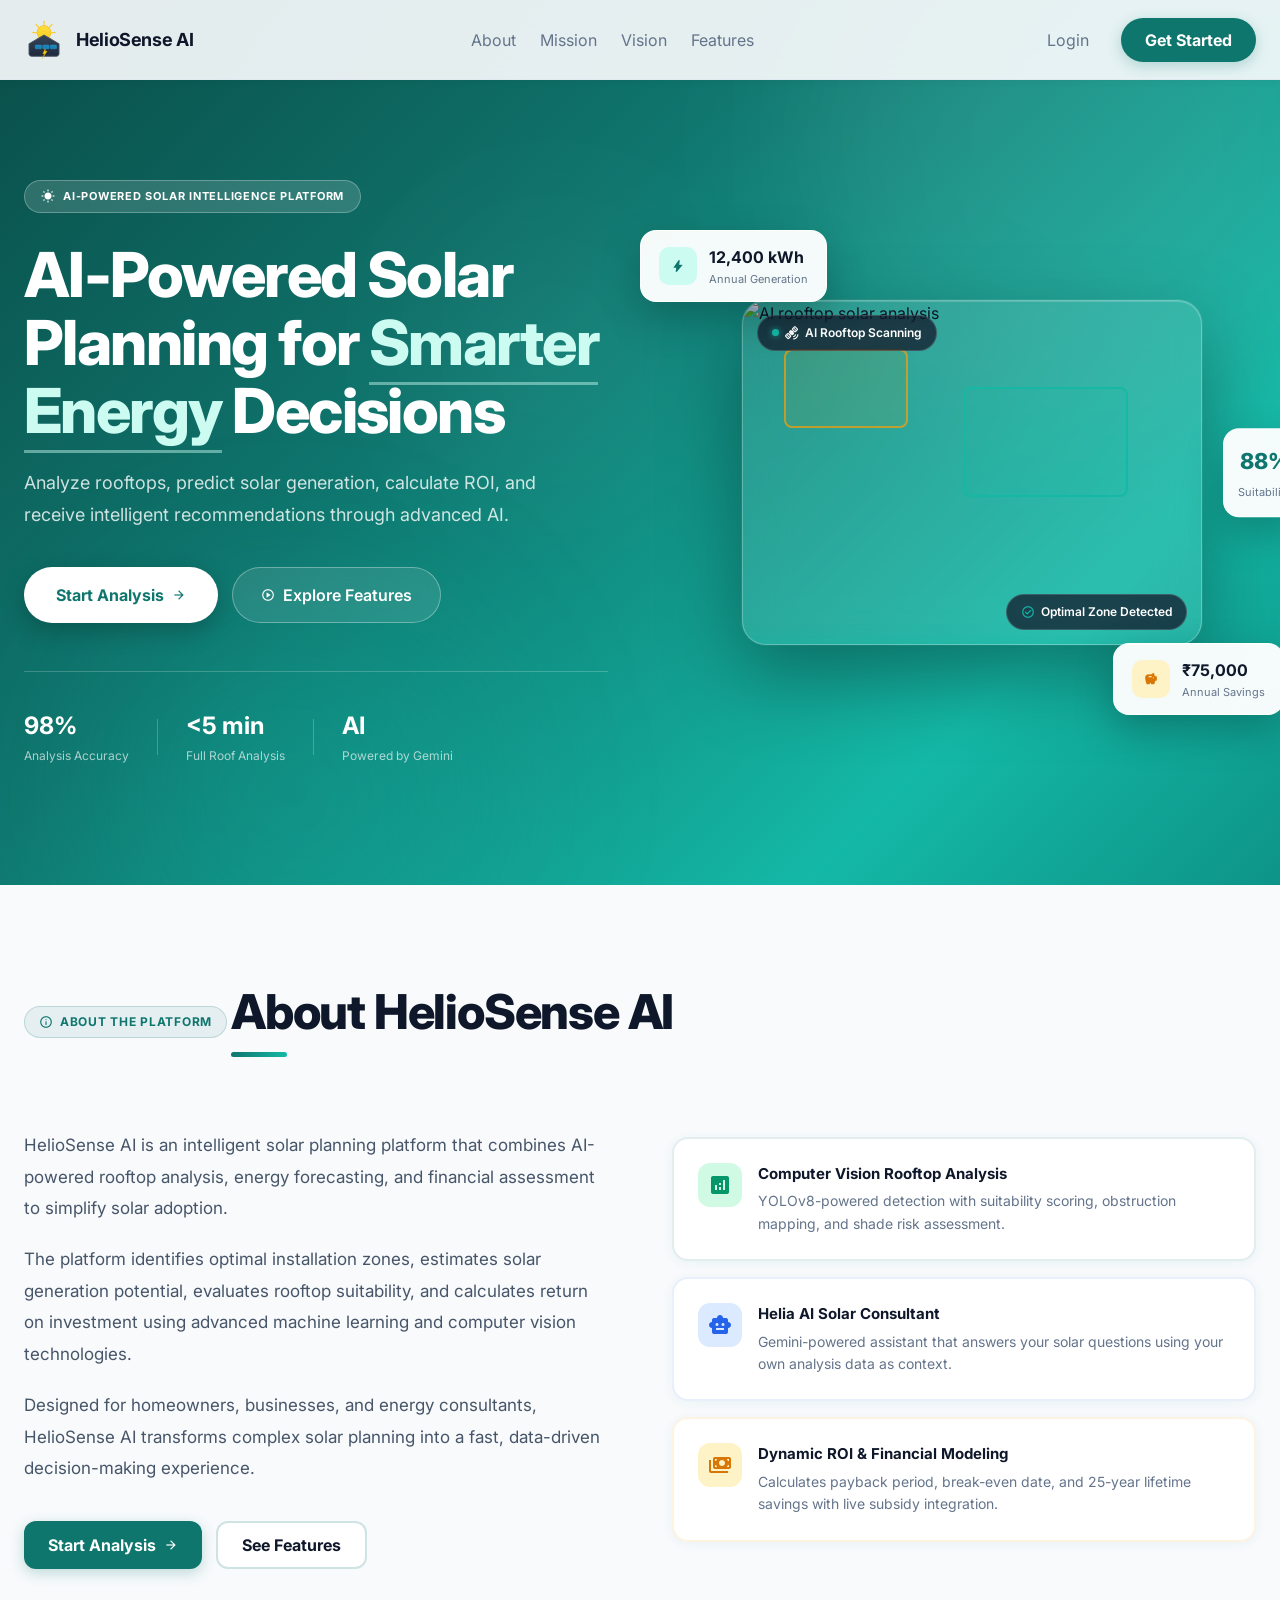
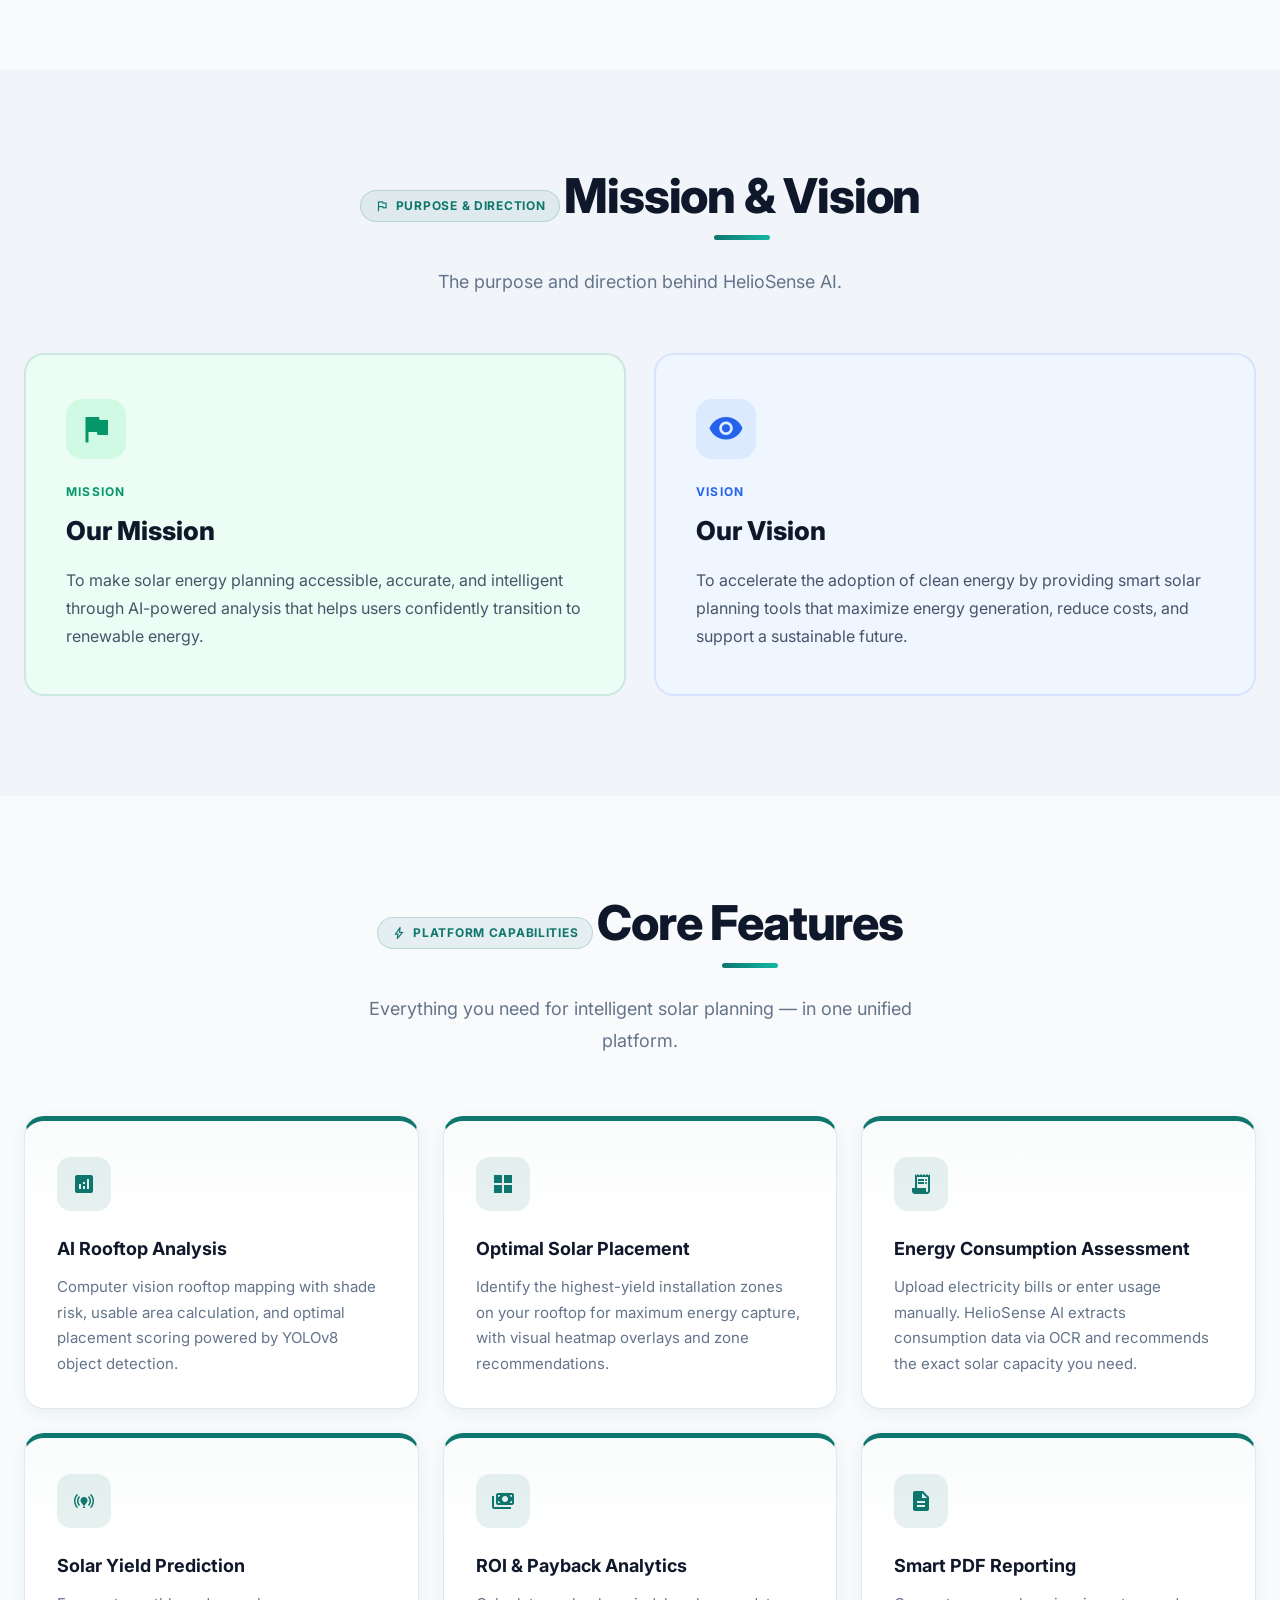
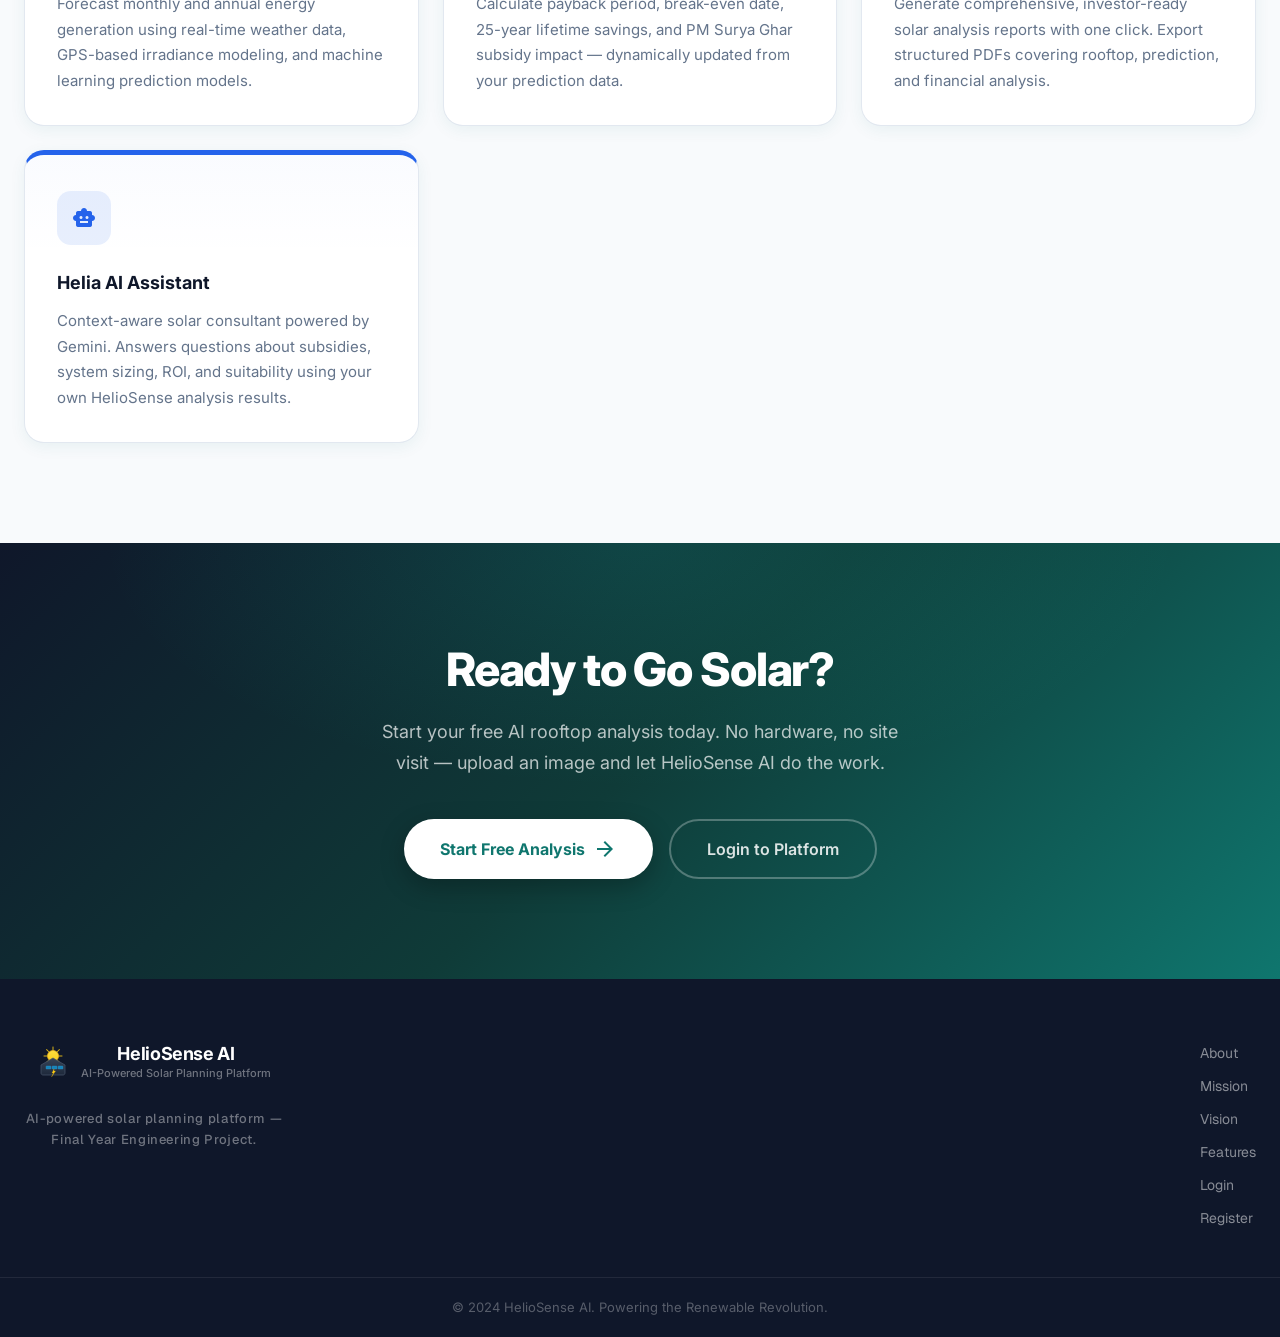
==== commit 1df172a3: "Apply final light theme and UI redesign" ====
--- a/Front end final/index.html
+++ b/Front end final/index.html
@@ -1,195 +1,904 @@
 <!DOCTYPE html>
 <html lang="en">
-<html>
-<meta charset="utf-8"/>
-<meta name="viewport" content="width=device-width, initial-scale=1.0"/>
-<title>HelioSense AI | AI-Powered Solar Planning Platform</title>
-<link href="https://fonts.googleapis.com/css2?family=Inter:wght@400;500;600;700&family=Geist:wght@400;500&display=swap" rel="stylesheet"/>
-<link href="https://fonts.googleapis.com/css2?family=Material+Symbols+Outlined:wght,FILL@100..700,0..1&display=swap" rel="stylesheet"/>
-<link rel="stylesheet" href="css/style.css"/>
-</html>head>
-<meta name="viewport" content="width=device-width, initial-scale=1">
-<title>HelioSense AI | AI-Powered Solar Planning Platform</title>
-
-<link rel="icon" href="data:,">
-
-<link href="https://fonts.googleapis.com/css2?family=Inter:wght..." rel="stylesheet">
-<link href="https://fonts.googleapis.com/css2?family=Material..." rel="stylesheet">
-<link rel="stylesheet" href="css/style.css">
+<head>
+  <meta charset="utf-8"/>
+  <meta name="viewport" content="width=device-width, initial-scale=1.0"/>
+  <title>HelioSense AI | AI-Powered Solar Planning Platform</title>
+  <link rel="icon" href="data:,">
+  <link href="https://fonts.googleapis.com/css2?family=Inter:wght@400;500;600;700;800&family=Geist:wght@400;500&display=swap" rel="stylesheet"/>
+  <link href="https://fonts.googleapis.com/css2?family=Material+Symbols+Outlined:wght,FILL@100..700,0..1&display=swap" rel="stylesheet"/>
+  <link rel="stylesheet" href="css/style.css"/>
+  <style>
+    /* ================================================================
+       LANDING PAGE — Premium Design System
+       ================================================================ */
+
+    /* Section heading with teal underline accent */
+    .section-heading {
+      font-size: 48px;
+      font-weight: 800;
+      color: #0F172A;
+      line-height: 1.12;
+      letter-spacing: -0.025em;
+      position: relative;
+      display: inline-block;
+      padding-bottom: 18px;
+    }
+    .section-heading::after {
+      content: '';
+      position: absolute;
+      bottom: 0;
+      left: 0;
+      width: 56px;
+      height: 5px;
+      background: linear-gradient(90deg, #0F766E, #14B8A6);
+      border-radius: 3px;
+    }
+    .section-heading--centered::after {
+      left: 50%;
+      transform: translateX(-50%);
+    }
+    @media (max-width: 768px) {
+      .section-heading { font-size: 34px; }
+    }
+
+    .section-eyebrow {
+      display: inline-flex;
+      align-items: center;
+      gap: 7px;
+      background: rgba(15,118,110,0.08);
+      border: 1px solid rgba(15,118,110,0.2);
+      color: #0F766E;
+      font-size: 12px;
+      font-weight: 700;
+      padding: 6px 14px;
+      border-radius: 999px;
+      margin-bottom: 20px;
+      letter-spacing: 0.06em;
+      text-transform: uppercase;
+    }
+
+    .section-subtext {
+      font-size: 18px;
+      color: #64748B;
+      max-width: 600px;
+      line-height: 1.75;
+      margin-top: 20px;
+    }
+
+    /* ---- Hero ---- */
+    .hero { padding: 140px var(--gutter) 80px; }
+    @media (min-width: 768px) { .hero { padding: 160px var(--gutter) 96px; } }
+
+    .hero-eyebrow {
+      display: inline-flex;
+      align-items: center;
+      gap: 8px;
+      background: rgba(15,118,110,0.08);
+      border: 1px solid rgba(15,118,110,0.2);
+      color: #0F766E;
+      font-size: 13px;
+      font-weight: 600;
+      padding: 7px 16px;
+      border-radius: 999px;
+      margin-bottom: 28px;
+    }
+
+    .hero-title-main {
+      font-size: 58px;
+      font-weight: 800;
+      color: #0F172A;
+      line-height: 1.08;
+      letter-spacing: -0.03em;
+      margin-bottom: 20px;
+    }
+    @media (min-width: 768px) { .hero-title-main { font-size: 76px; } }
+
+    .hero-title-accent { color: #0F766E; }
+
+    .hero-stat-row {
+      display: flex;
+      gap: 32px;
+      flex-wrap: wrap;
+      margin-top: 40px;
+      padding-top: 36px;
+      border-top: 1px solid #E2E8F0;
+    }
+    .hero-stat { display: flex; flex-direction: column; gap: 3px; }
+    .hero-stat__value { font-size: 26px; font-weight: 700; color: #0F172A; }
+    .hero-stat__label { font-size: 13px; color: #64748B; }
+
+    /* ---- About ---- */
+    .about-section { padding: 100px 0; background: #F8FAFC; }
+
+    .about-prose {
+      font-size: 17px;
+      color: #475569;
+      line-height: 1.85;
+      margin-top: 20px;
+    }
+
+    .about-mini-card {
+      background: #FFFFFF;
+      border-radius: 16px;
+      padding: 24px;
+      display: flex;
+      gap: 16px;
+      align-items: flex-start;
+      border: 2px solid transparent;
+      box-shadow: 0 2px 12px rgba(15,118,110,0.06);
+      transition: transform 0.2s ease, box-shadow 0.2s ease;
+    }
+    .about-mini-card:hover {
+      transform: translateY(-3px);
+      box-shadow: 0 8px 24px rgba(15,118,110,0.1);
+    }
+    .about-mini-card--green  { border-color: rgba(15,118,110,0.12); }
+    .about-mini-card--blue   { border-color: rgba(37,99,235,0.1);   }
+    .about-mini-card--amber  { border-color: rgba(245,158,11,0.12);  }
+
+    .about-mini-icon {
+      width: 44px; height: 44px; flex-shrink: 0;
+      border-radius: 12px;
+      display: flex; align-items: center; justify-content: center;
+      font-size: 22px;
+    }
+    .about-mini-icon--green  { background: #D1FAE5; color: #059669; }
+    .about-mini-icon--blue   { background: #DBEAFE; color: #2563EB; }
+    .about-mini-icon--amber  { background: #FEF3C7; color: #D97706; }
+
+    .about-mini-title {
+      font-size: 15px; font-weight: 700; color: #0F172A; margin-bottom: 5px;
+    }
+    .about-mini-text {
+      font-size: 14px; color: #64748B; line-height: 1.6;
+    }
+
+    /* ---- Mission & Vision ---- */
+    .mv-section { padding: 100px 0; background: #F1F5F9; }
+
+    .mv-grid {
+      display: grid;
+      gap: 28px;
+      margin-top: 56px;
+    }
+    @media (min-width: 768px) { .mv-grid { grid-template-columns: repeat(2, 1fr); } }
+
+    .mv-card {
+      padding: 44px 40px;
+      border-radius: 20px;
+      border: 2px solid transparent;
+      transition: transform 0.25s ease, box-shadow 0.25s ease;
+    }
+    .mv-card:hover {
+      transform: translateY(-4px);
+      box-shadow: 0 16px 40px rgba(0,0,0,0.08);
+    }
+    .mv-card--mission { background: #ECFDF5; border-color: rgba(15,118,110,0.15); }
+    .mv-card--vision  { background: #EFF6FF; border-color: rgba(37,99,235,0.12);  }
+
+    .mv-card__icon {
+      width: 60px; height: 60px; border-radius: 16px;
+      display: flex; align-items: center; justify-content: center;
+      margin-bottom: 24px;
+    }
+    .mv-card__icon--mission { background: #D1FAE5; color: #059669; }
+    .mv-card__icon--vision  { background: #DBEAFE; color: #2563EB; }
+
+    .mv-card__label {
+      font-size: 12px; font-weight: 700; letter-spacing: 0.1em;
+      text-transform: uppercase; margin-bottom: 10px;
+    }
+    .mv-card--mission .mv-card__label { color: #059669; }
+    .mv-card--vision  .mv-card__label { color: #2563EB; }
+
+    .mv-card__title { font-size: 26px; font-weight: 800; color: #0F172A; margin-bottom: 16px; }
+    .mv-card__text  { font-size: 16px; color: #475569; line-height: 1.75; }
+
+    /* ---- Features ---- */
+    .features-section { padding: 100px 0; background: #F8FAFC; }
+
+    .premium-features-grid {
+      display: grid;
+      gap: 24px;
+      margin-top: 60px;
+    }
+    @media (min-width: 640px)  { .premium-features-grid { grid-template-columns: repeat(2, 1fr); } }
+    @media (min-width: 1024px) { .premium-features-grid { grid-template-columns: repeat(3, 1fr); } }
+
+    .premium-feature-card {
+      background: #FFFFFF;
+      border-radius: 20px;
+      padding: 36px 32px 32px;
+      border: 1px solid #E2E8F0;
+      border-top: 5px solid #0F766E;
+      box-shadow: 0 4px 16px rgba(15,118,110,0.07);
+      transition: transform 0.25s ease, box-shadow 0.25s ease;
+      position: relative;
+      overflow: hidden;
+    }
+    .premium-feature-card::before {
+      content: '';
+      position: absolute;
+      inset: 0;
+      background: linear-gradient(180deg, rgba(15,118,110,0.025) 0%, transparent 35%);
+      pointer-events: none;
+    }
+    .premium-feature-card:hover {
+      transform: translateY(-6px);
+      box-shadow: 0 20px 48px rgba(15,118,110,0.13);
+    }
+    .premium-feature-card--blue { border-top-color: #2563EB; }
+    .premium-feature-card--blue::before {
+      background: linear-gradient(180deg, rgba(37,99,235,0.025) 0%, transparent 35%);
+    }
+    .premium-feature-card--blue:hover { box-shadow: 0 20px 48px rgba(37,99,235,0.1); }
+
+    .pf-icon {
+      width: 54px; height: 54px;
+      border-radius: 14px;
+      background: rgba(15,118,110,0.1);
+      color: #0F766E;
+      display: flex; align-items: center; justify-content: center;
+      margin-bottom: 24px;
+    }
+    .pf-icon--blue { background: rgba(37,99,235,0.1); color: #2563EB; }
+
+    .pf-title { font-size: 18px; font-weight: 700; color: #0F172A; margin-bottom: 12px; }
+    .pf-text  { font-size: 15px; color: #64748B; line-height: 1.7; }
+
+    /* ---- CTA ---- */
+    .cta-section {
+      padding: 100px 0;
+      background: linear-gradient(135deg, #0F172A 0%, #0F3B38 50%, #0F766E 100%);
+      text-align: center;
+      position: relative;
+      overflow: hidden;
+    }
+    .cta-section::before {
+      content: '';
+      position: absolute;
+      inset: 0;
+      background: radial-gradient(ellipse 60% 80% at 50% 0%, rgba(20,184,166,0.15) 0%, transparent 70%);
+      pointer-events: none;
+    }
+    .cta-inner { position: relative; z-index: 2; }
+    .cta-section h2 {
+      font-size: 46px; font-weight: 800;
+      color: #FFFFFF;
+      letter-spacing: -0.025em; margin-bottom: 20px;
+      line-height: 1.15;
+    }
+    @media (max-width: 768px) { .cta-section h2 { font-size: 32px; } }
+    .cta-section p {
+      font-size: 18px; color: rgba(255,255,255,0.7);
+      max-width: 520px; margin: 0 auto 40px; line-height: 1.75;
+    }
+    .btn--cta-white {
+      background: #FFFFFF; color: #0F766E; font-weight: 700;
+      border-radius: 999px; padding: 16px 36px;
+      display: inline-flex; align-items: center; gap: 8px;
+      font-size: 16px;
+      box-shadow: 0 8px 24px rgba(0,0,0,0.25);
+      transition: transform 0.2s ease, box-shadow 0.2s ease;
+      border: none; cursor: pointer; text-decoration: none;
+    }
+    .btn--cta-white:hover { transform: translateY(-2px); box-shadow: 0 12px 32px rgba(0,0,0,0.3); }
+    .btn--cta-ghost {
+      background: transparent; color: rgba(255,255,255,0.85);
+      border: 2px solid rgba(255,255,255,0.28); font-weight: 600;
+      border-radius: 999px; padding: 16px 36px; font-size: 16px;
+      display: inline-flex; align-items: center; gap: 8px;
+      cursor: pointer; text-decoration: none;
+      transition: background 0.2s ease, border-color 0.2s ease;
+    }
+    .btn--cta-ghost:hover { background: rgba(255,255,255,0.1); border-color: rgba(255,255,255,0.5); }
+    .cta-btn-row { display: flex; gap: 16px; justify-content: center; flex-wrap: wrap; }
+
+    /* ---- Footer ---- */
+    .site-footer { background: #0F172A; border-top: none; padding: 64px 0 0; }
+    .site-footer .footer-inner { align-items: flex-start; gap: 48px; }
+    @media (min-width: 768px) {
+      .site-footer .footer-inner { flex-direction: row; justify-content: space-between; align-items: flex-start; }
+    }
+    .site-footer .footer-brand .logo__title  { color: #FFFFFF; }
+    .site-footer .footer-brand .logo__tagline { color: rgba(255,255,255,0.4); }
+    .site-footer .footer-link { color: rgba(255,255,255,0.5); font-size: 14px; }
+    .site-footer .footer-link:hover { color: #14B8A6; }
+    .footer-bottom {
+      margin-top: 48px;
+      padding: 20px var(--gutter);
+      border-top: 1px solid rgba(255,255,255,0.08);
+      text-align: center;
+    }
+    .footer-bottom p { font-size: 13px; color: rgba(255,255,255,0.3); }
+
+    /* Safety: fix old white-text class on any heading inside a light section */
+    .landing-section .text-white,
+    .about-section .text-white,
+    .mv-section .text-white,
+    .features-section .text-white { color: #0F172A !important; }
+
+    /* Prevent glass-card hover lift on hero image */
+    .hero-visual.glass-card:hover { transform: none; box-shadow: var(--shadow-lg); }
+
+    /* ================================================================
+       GRADIENT HERO — v2
+       ================================================================ */
+    .hero--gradient {
+      background: linear-gradient(135deg, #0A4D48 0%, #0F766E 38%, #14B8A6 78%, #0D9488 100%);
+      padding: 140px var(--gutter) 100px;
+      overflow: hidden;
+      position: relative;
+    }
+    @media (min-width:768px) { .hero--gradient { padding: 180px var(--gutter) 120px; } }
+
+    /* Decorative blobs */
+    .hg-blob {
+      position: absolute; border-radius: 50%;
+      pointer-events: none; filter: blur(90px);
+    }
+    .hg-blob--1 { width:560px; height:560px; top:-140px; right:-80px;  background:rgba(255,255,255,0.08); }
+    .hg-blob--2 { width:380px; height:380px; bottom:-100px; left:8%;   background:rgba(20,184,166,0.18); }
+    .hg-blob--3 { width:260px; height:260px; top:25%; left:33%;        background:rgba(255,255,255,0.05); }
+
+    /* Eyebrow */
+    .hg-eyebrow {
+      display:inline-flex; align-items:center; gap:8px;
+      background:rgba(255,255,255,0.15); border:1px solid rgba(255,255,255,0.28);
+      color:#FFFFFF; font-size:11px; font-weight:700; padding:7px 16px;
+      border-radius:999px; margin-bottom:28px;
+      letter-spacing:0.07em; text-transform:uppercase;
+      backdrop-filter:blur(8px);
+    }
+
+    /* Headline */
+    .hg-title {
+      font-size:46px; font-weight:800; color:#FFFFFF;
+      line-height:1.1; letter-spacing:-0.025em; margin-bottom:22px;
+    }
+    @media (min-width:768px) { .hg-title { font-size:62px; } }
+    .hg-title-accent {
+      color:#CCFBF1;
+      border-bottom:3px solid rgba(204,251,241,0.45);
+      padding-bottom:2px;
+    }
+
+    /* Subheading */
+    .hg-sub {
+      font-size:18px; color:rgba(255,255,255,0.8);
+      line-height:1.78; max-width:520px; margin-bottom:36px;
+    }
+
+    /* CTA buttons */
+    .hg-cta-row { display:flex; gap:14px; flex-wrap:wrap; margin-bottom:48px; }
+
+    .hg-btn-primary {
+      display:inline-flex; align-items:center; gap:8px;
+      background:#FFFFFF; color:#0F766E;
+      font-weight:700; font-size:16px; padding:15px 32px;
+      border-radius:999px; text-decoration:none; border:none; cursor:pointer;
+      box-shadow:0 8px 24px rgba(0,0,0,0.22);
+      transition:transform 0.2s ease, box-shadow 0.2s ease, background 0.2s ease;
+    }
+    .hg-btn-primary:hover {
+      background:#F0FDFA; transform:translateY(-2px);
+      box-shadow:0 14px 36px rgba(0,0,0,0.28);
+    }
+
+    .hg-btn-ghost {
+      display:inline-flex; align-items:center; gap:8px;
+      background:rgba(255,255,255,0.1); color:#FFFFFF;
+      font-weight:600; font-size:16px; padding:15px 28px;
+      border-radius:999px; border:1.5px solid rgba(255,255,255,0.32);
+      text-decoration:none; backdrop-filter:blur(8px);
+      transition:background 0.2s ease, border-color 0.2s ease;
+    }
+    .hg-btn-ghost:hover {
+      background:rgba(255,255,255,0.2);
+      border-color:rgba(255,255,255,0.55);
+    }
+
+    /* Stats row */
+    .hg-stats {
+      display:flex; align-items:center; flex-wrap:wrap;
+      padding-top:36px; border-top:1px solid rgba(255,255,255,0.2);
+    }
+    .hg-stat { display:flex; flex-direction:column; gap:3px; padding:0 28px; }
+    .hg-stat:first-child { padding-left:0; }
+    .hg-stat__value { font-size:24px; font-weight:700; color:#FFFFFF; }
+    .hg-stat__label { font-size:12px; color:rgba(255,255,255,0.65); }
+    .hg-stat-sep { width:1px; height:36px; background:rgba(255,255,255,0.22); }
+
+    /* ── Illustration wrapper ── */
+    .hg-illustration {
+      position:relative;
+      display:flex; align-items:center; justify-content:center;
+      padding:48px 0 48px 16px;
+    }
+
+    /* Main glassmorphism card */
+    .hg-main-visual {
+      width:100%; max-width:460px;
+      border-radius:24px; overflow:hidden; position:relative;
+      background:rgba(255,255,255,0.1);
+      backdrop-filter:blur(20px);
+      -webkit-backdrop-filter:blur(20px);
+      border:1px solid rgba(255,255,255,0.25);
+      box-shadow:
+        0 32px 80px rgba(0,0,0,0.35),
+        0 0 0 1px rgba(255,255,255,0.08),
+        inset 0 1px 0 rgba(255,255,255,0.18);
+      animation:hg-float-main 6s ease-in-out infinite;
+    }
+    .hg-main-visual__img {
+      width:100%; aspect-ratio:4/3; object-fit:cover; display:block;
+      filter:brightness(0.82) saturate(1.15);
+    }
+
+    @keyframes hg-float-main {
+      0%,100% { transform:translateY(0); }
+      50%      { transform:translateY(-10px); }
+    }
+
+    /* Scan line */
+    @keyframes hg-scan {
+      0%   { top:-2px; opacity:0.85; }
+      88%  { top:100%;  opacity:0.85; }
+      100% { top:100%;  opacity:0; }
+    }
+    .hg-scan-line {
+      position:absolute; left:0; right:0; height:2px; z-index:5;
+      background:linear-gradient(90deg, transparent 0%, rgba(20,184,166,1) 50%, transparent 100%);
+      box-shadow:0 0 14px 4px rgba(20,184,166,0.5);
+      animation:hg-scan 3s ease-in-out infinite;
+    }
+
+    /* Zone overlays */
+    .hg-zone {
+      position:absolute; border-radius:8px;
+      pointer-events:none; z-index:4;
+    }
+    .hg-zone--optimal {
+      top:25%; left:48%; width:36%; height:32%;
+      border:2px solid rgba(20,184,166,0.9);
+      background:rgba(20,184,166,0.12);
+      animation:hg-zone-pulse 2.5s ease-in-out infinite;
+    }
+    .hg-zone--secondary {
+      top:14%; left:9%; width:27%; height:23%;
+      border:2px solid rgba(245,158,11,0.7);
+      background:rgba(245,158,11,0.08);
+      animation:hg-zone-pulse 3.2s ease-in-out infinite 0.7s;
+    }
+    @keyframes hg-zone-pulse {
+      0%,100% { opacity:0.7; }
+      50%      { opacity:1; }
+    }
+
+    /* In-card badges */
+    .hg-card-badge {
+      position:absolute; z-index:8;
+      display:inline-flex; align-items:center; gap:6px;
+      background:rgba(15,23,42,0.75);
+      backdrop-filter:blur(10px);
+      border:1px solid rgba(255,255,255,0.16);
+      border-radius:20px; padding:8px 14px;
+      font-size:12px; font-weight:600; color:#FFFFFF;
+      white-space:nowrap;
+    }
+    .hg-card-badge--top    { top:14px; left:14px; }
+    .hg-card-badge--bottom { bottom:14px; right:14px; }
+
+    /* ── Floating metric cards ── */
+    @keyframes hg-float-1 {
+      0%,100% { transform:translateY(0) rotate(-1deg); }
+      50%      { transform:translateY(-12px) rotate(0deg); }
+    }
+    @keyframes hg-float-2 {
+      0%,100% { transform:translateY(0) rotate(1deg); }
+      50%      { transform:translateY(-9px) rotate(0.4deg); }
+    }
+    @keyframes hg-float-3 {
+      0%,100% { transform:translateY(-50%); }
+      50%      { transform:translateY(calc(-50% - 9px)); }
+    }
+
+    .hg-metric {
+      position:absolute;
+      background:rgba(255,255,255,0.96);
+      border:1px solid rgba(255,255,255,0.9);
+      border-radius:16px; padding:14px 18px;
+      display:flex; align-items:center; gap:12px;
+      box-shadow:0 16px 40px rgba(0,0,0,0.22);
+      z-index:12; white-space:nowrap;
+    }
+    .hg-metric__icon {
+      width:38px; height:38px; border-radius:10px; flex-shrink:0;
+      display:flex; align-items:center; justify-content:center;
+    }
+    .hg-metric__icon--teal  { background:#CCFBF1; color:#0F766E; }
+    .hg-metric__icon--amber { background:#FEF3C7; color:#D97706; }
+    .hg-metric__value { font-size:16px; font-weight:700; color:#0F172A; }
+    .hg-metric__label { font-size:11px; color:#64748B; margin-top:2px; }
+
+    .hg-metric--1 {
+      top:-22px; left:-32px;
+      animation:hg-float-1 4s ease-in-out infinite;
+    }
+    .hg-metric--2 {
+      bottom:-22px; right:-28px;
+      animation:hg-float-2 4.8s ease-in-out infinite 0.8s;
+    }
+    .hg-metric--3 {
+      top:50%; right:-50px;
+      transform:translateY(-50%);
+      flex-direction:column; text-align:center;
+      padding:16px 14px; min-width:82px; gap:4px;
+      animation:hg-float-3 5s ease-in-out infinite 1.2s;
+    }
+    .hg-metric__score {
+      font-size:22px; font-weight:800; color:#0F766E;
+    }
+
+    /* AI indicator dot on card badge */
+    .hg-ai-dot {
+      width:7px; height:7px; border-radius:50%;
+      background:#14B8A6;
+      box-shadow:0 0 6px rgba(20,184,166,0.8);
+      animation:hg-dot-blink 1.5s ease-in-out infinite;
+    }
+    @keyframes hg-dot-blink {
+      0%,100% { opacity:1; }
+      50%      { opacity:0.35; }
+    }
+  </style>
 </head>
 <body class="bg-mesh landing-body">
 
+<!-- ═══════════════════════ HEADER ═══════════════════════ -->
 <header class="site-header">
-<nav class="site-nav">
-<a class="logo logo--compact" href="/">
-<img class="logo__icon" src="assets/logo.svg" alt="" width="40" height="40"/>
-<div class="logo__text">
-<span class="logo__title">HelioSense AI</span>
-<span class="logo__tagline">AI-Powered Solar Planning Platform</span>
-</div>
-</a>
-<div class="nav-links">
-<a class="nav-link" href="#about">About</a>
-<a class="nav-link" href="#mission">Mission</a>
-<a class="nav-link" href="#vision">Vision</a>
-<a class="nav-link" href="#features">Features</a>
-</div>
-<div class="nav-actions">
-<a class="btn-login text-body" href="/login">Login</a>
-<a class="btn btn--primary btn--md btn--pill solar-glow" href="/register">Get Started</a>
-</div>
-</nav>
+  <nav class="site-nav">
+    <a class="logo logo--compact" href="/">
+      <img class="logo__icon" src="assets/logo.svg" alt="HelioSense AI logo" width="40" height="40"/>
+      <div class="logo__text">
+        <span class="logo__title">HelioSense AI</span>
+        <span class="logo__tagline">AI-Powered Solar Planning</span>
+      </div>
+    </a>
+    <div class="nav-links">
+      <a class="nav-link" href="#about">About</a>
+      <a class="nav-link" href="#mission">Mission</a>
+      <a class="nav-link" href="#vision">Vision</a>
+      <a class="nav-link" href="#features">Features</a>
+    </div>
+    <div class="nav-actions">
+      <a class="btn-login text-body" href="/login">Login</a>
+      <a class="btn btn--primary btn--md btn--pill solar-glow" href="/register">Get Started</a>
+    </div>
+  </nav>
 </header>
 
 <main>
-<section class="hero">
-<div class="hero-grid">
-<div>
-<h1 class="text-display hero-title mb-4">HelioSense AI</h1>
-<p class="hero-subtitle">AI-Powered Rooftop Solar Panel Placement Recommendation System</p>
-<p class="hero-desc mb-10">HelioSense AI helps users identify the optimal rooftop location for solar panel installation, estimate energy generation, analyze electricity consumption and calculate solar investment returns.</p>
-<div class="hero-actions">
-    <a class="btn btn--primary btn--lg solar-glow" href="/register">
-        Get Started
-        <span class="material-symbols-outlined">arrow_forward</span>
-    </a>
-
-    <a class="btn btn--ghost btn--lg glass-card" href="/login">
-        Login
-    </a>
-</div>
-</a>
-</div>
-<div class="hero-image-wrap relative">
-<div class="glow-blob hero-glow--primary"></div>
-<div class="glow-blob hero-glow--secondary"></div>
-<div class="hero-visual glass-card">
-<img class="hero-visual__base" alt="Rooftop satellite imagery with AI solar placement analysis" src="https://images.unsplash.com/photo-1560518883-ce09059eeffa?w=800&q=80"/>
-<div class="hero-visual__heatmap"></div>
-<div class="hero-visual__scan"></div>
-<div class="hero-visual__zone hero-visual__zone--best"></div>
-<div class="hero-visual__zone hero-visual__zone--good"></div>
-<div class="hero-visual__label hero-visual__label--top">
-<span class="material-symbols-outlined icon-sm text-accent icon-filled">satellite_alt</span>
-AI Rooftop Analysis
-</div>
-<div class="hero-visual__label hero-visual__label--bottom">
-<span class="material-symbols-outlined icon-sm text-green">check_circle</span>
-Best Solar Panel Placement
-</div>
-</div>
-</div>
-</div>
-</section>
-
-<section class="landing-section" id="about">
-<div class="container">
-<div class="section-header">
-<h2 class="text-display text-white">About HelioSense AI</h2>
-</div>
-<div class="about-block glass-card" style="padding:48px">
-<p>HelioSense AI is a complete AI-powered solar planning platform that analyzes rooftops using satellite imagery and intelligent algorithms to recommend the best solar panel placement, estimate energy generation, and calculate return on investment.</p>
-<p class="mt-6">Whether you are a homeowner exploring solar for your residence or a business evaluating commercial installation, HelioSense AI empowers you to make intelligent, data-driven solar installation decisions — from rooftop suitability and panel layout to electricity bill analysis and financial forecasting.</p>
-</div>
-</div>
-</section>
-
-<section class="landing-section landing-section--alt" id="mission">
-<div class="container">
-<div class="section-header">
-<h2 class="text-display text-white">Mission</h2>
-</div>
-<div class="mission-card glass-card" style="max-width:720px;margin:0 auto">
-<div class="mission-card__icon">
-<span class="material-symbols-outlined icon-lg icon-filled">flag</span>
-</div>
-<p class="text-body-lg text-muted">To make solar energy planning simple, intelligent and accessible through AI-powered rooftop analysis.</p>
-</div>
-</div>
-</section>
-
-<section class="landing-section" id="vision">
-<div class="container">
-<div class="section-header">
-<h2 class="text-display text-white">Vision</h2>
-</div>
-<div class="mission-card glass-card" style="max-width:720px;margin:0 auto">
-<div class="mission-card__icon" style="background:rgba(0,166,224,0.15);color:var(--color-secondary)">
-<span class="material-symbols-outlined icon-lg icon-filled">visibility</span>
-</div>
-<p class="text-body-lg text-muted">To accelerate renewable energy adoption through smart solar planning technologies.</p>
-</div>
-</div>
-</section>
-
-<section class="landing-section" id="features">
-<div class="container">
-<div class="section-header">
-<h2 class="text-display text-white">Core Features</h2>
-<p class="text-body-lg text-muted">Everything you need for intelligent solar planning in one platform.</p>
-</div>
-<div class="features-grid features-grid--7">
-<div class="feature-tile glass-card">
-<div class="feature-tile__icon"><span class="material-symbols-outlined icon-filled">analytics</span></div>
-<h3 class="text-headline text-white mb-3">Rooftop Analysis</h3>
-<p class="text-body text-muted">AI-powered rooftop mapping with shade risk, pitch, and usable area assessment.</p>
-</div>
-<div class="feature-tile glass-card">
-<div class="feature-tile__icon"><span class="material-symbols-outlined icon-filled">grid_view</span></div>
-<h3 class="text-headline text-white mb-3">Best Solar Panel Placement Recommendation</h3>
-<p class="text-body text-muted">Identify optimal zones on your rooftop for maximum solar energy capture.</p>
-</div>
-<div class="feature-tile glass-card">
-<div class="feature-tile__icon"><span class="material-symbols-outlined icon-filled">receipt_long</span></div>
-<h3 class="text-headline text-white mb-3">KSEB Bill Analysis</h3>
-<p class="text-body text-muted">Upload or enter electricity consumption data to recommend ideal solar capacity.</p>
-</div>
-<div class="feature-tile glass-card">
-<div class="feature-tile__icon"><span class="material-symbols-outlined icon-filled">online_prediction</span></div>
-<h3 class="text-headline text-white mb-3">Solar Energy Prediction</h3>
-<p class="text-body text-muted">Forecast monthly and annual energy generation based on rooftop and weather data.</p>
-</div>
-<div class="feature-tile glass-card">
-<div class="feature-tile__icon"><span class="material-symbols-outlined icon-filled">payments</span></div>
-<h3 class="text-headline text-white mb-3">ROI Calculator</h3>
-<p class="text-body text-muted">Calculate payback period, break-even date, and lifetime savings on your investment.</p>
-</div>
-<div class="feature-tile glass-card">
-<div class="feature-tile__icon"><span class="material-symbols-outlined icon-filled">description</span></div>
-<h3 class="text-headline text-white mb-3">Smart Reports</h3>
-<p class="text-body text-muted">Generate comprehensive solar analysis reports with PDF download support.</p>
-</div>
-<div class="feature-tile glass-card">
-<div class="feature-tile__icon"><span class="material-symbols-outlined icon-filled">smart_toy</span></div>
-<h3 class="text-headline text-white mb-3">Helia AI Assistant</h3>
-<p class="text-body text-muted">Your smart solar planning assistant for subsidies, panels, ROI, and suitability questions.</p>
-</div>
-</div>
-</div>
-</section>
+
+  <!-- ═══════════════════════ HERO ═══════════════════════ -->
+  <section class="hero hero--gradient" id="hero">
+    <!-- Decorative background blobs -->
+    <div class="hg-blob hg-blob--1"></div>
+    <div class="hg-blob hg-blob--2"></div>
+    <div class="hg-blob hg-blob--3"></div>
+
+    <div class="hero-grid" style="position:relative;z-index:2;align-items:center;">
+
+      <!-- ── Left: Text ── -->
+      <div>
+        <div class="hg-eyebrow">
+          <span class="material-symbols-outlined icon-sm icon-filled">wb_sunny</span>
+          AI-Powered Solar Intelligence Platform
+        </div>
+        <h1 class="hg-title">
+          AI-Powered Solar Planning for
+          <span class="hg-title-accent">Smarter Energy</span>
+          Decisions
+        </h1>
+        <p class="hg-sub">
+          Analyze rooftops, predict solar generation, calculate ROI, and receive intelligent recommendations through advanced AI.
+        </p>
+        <div class="hg-cta-row">
+          <a class="hg-btn-primary" href="/register">
+            Start Analysis
+            <span class="material-symbols-outlined icon-sm">arrow_forward</span>
+          </a>
+          <a class="hg-btn-ghost" href="#features">
+            <span class="material-symbols-outlined icon-sm">play_circle</span>
+            Explore Features
+          </a>
+        </div>
+        <div class="hg-stats">
+          <div class="hg-stat">
+            <span class="hg-stat__value">98%</span>
+            <span class="hg-stat__label">Analysis Accuracy</span>
+          </div>
+          <div class="hg-stat-sep"></div>
+          <div class="hg-stat">
+            <span class="hg-stat__value">&lt;5 min</span>
+            <span class="hg-stat__label">Full Roof Analysis</span>
+          </div>
+          <div class="hg-stat-sep"></div>
+          <div class="hg-stat">
+            <span class="hg-stat__value">AI</span>
+            <span class="hg-stat__label">Powered by Gemini</span>
+          </div>
+        </div>
+      </div>
+
+      <!-- ── Right: Animated solar illustration ── -->
+      <div class="hg-illustration">
+        <!-- Main glassmorphism card -->
+        <div class="hg-main-visual">
+          <img
+            class="hg-main-visual__img"
+            src="https://images.unsplash.com/photo-1560518883-ce09059eeffa?w=800&q=80"
+            alt="AI rooftop solar analysis"
+          />
+          <!-- Scanning animation line -->
+          <div class="hg-scan-line"></div>
+          <!-- AI-detected zone overlays -->
+          <div class="hg-zone hg-zone--optimal"></div>
+          <div class="hg-zone hg-zone--secondary"></div>
+          <!-- Top badge: scanning state -->
+          <div class="hg-card-badge hg-card-badge--top">
+            <div class="hg-ai-dot"></div>
+            <span class="material-symbols-outlined icon-sm icon-filled">satellite_alt</span>
+            AI Rooftop Scanning
+          </div>
+          <!-- Bottom badge: result -->
+          <div class="hg-card-badge hg-card-badge--bottom">
+            <span class="material-symbols-outlined icon-sm" style="color:#14B8A6;">check_circle</span>
+            Optimal Zone Detected
+          </div>
+        </div>
+
+        <!-- Floating metric: Annual Generation (top-left) -->
+        <div class="hg-metric hg-metric--1">
+          <div class="hg-metric__icon hg-metric__icon--teal">
+            <span class="material-symbols-outlined icon-sm icon-filled">bolt</span>
+          </div>
+          <div>
+            <div class="hg-metric__value">12,400 kWh</div>
+            <div class="hg-metric__label">Annual Generation</div>
+          </div>
+        </div>
+
+        <!-- Floating metric: Annual Savings (bottom-right) -->
+        <div class="hg-metric hg-metric--2">
+          <div class="hg-metric__icon hg-metric__icon--amber">
+            <span class="material-symbols-outlined icon-sm icon-filled">savings</span>
+          </div>
+          <div>
+            <div class="hg-metric__value">₹75,000</div>
+            <div class="hg-metric__label">Annual Savings</div>
+          </div>
+        </div>
+
+        <!-- Floating metric: Roof Suitability (right-center) -->
+        <div class="hg-metric hg-metric--3">
+          <div class="hg-metric__score">88%</div>
+          <div class="hg-metric__label">Suitability</div>
+        </div>
+      </div>
+
+    </div>
+  </section>
+
+  <!-- ═══════════════════════ ABOUT ═══════════════════════ -->
+  <section class="about-section" id="about">
+    <div class="container">
+      <div>
+        <span class="section-eyebrow">
+          <span class="material-symbols-outlined icon-sm">info</span>
+          About the Platform
+        </span>
+        <h2 class="section-heading">About HelioSense AI</h2>
+      </div>
+      <div class="about-grid" style="margin-top:52px;">
+        <div>
+          <p class="about-prose">HelioSense AI is an intelligent solar planning platform that combines AI-powered rooftop analysis, energy forecasting, and financial assessment to simplify solar adoption.</p>
+          <p class="about-prose">The platform identifies optimal installation zones, estimates solar generation potential, evaluates rooftop suitability, and calculates return on investment using advanced machine learning and computer vision technologies.</p>
+          <p class="about-prose">Designed for homeowners, businesses, and energy consultants, HelioSense AI transforms complex solar planning into a fast, data-driven decision-making experience.</p>
+          <div style="display:flex;gap:14px;margin-top:36px;flex-wrap:wrap;">
+            <a class="btn btn--primary btn--md" href="/register">
+              Start Analysis
+              <span class="material-symbols-outlined icon-sm">arrow_forward</span>
+            </a>
+            <a class="btn btn--outline btn--md" href="#features">See Features</a>
+          </div>
+        </div>
+        <div style="display:flex;flex-direction:column;gap:16px;">
+          <div class="about-mini-card about-mini-card--green">
+            <div class="about-mini-icon about-mini-icon--green">
+              <span class="material-symbols-outlined icon-filled">analytics</span>
+            </div>
+            <div>
+              <p class="about-mini-title">Computer Vision Rooftop Analysis</p>
+              <p class="about-mini-text">YOLOv8-powered detection with suitability scoring, obstruction mapping, and shade risk assessment.</p>
+            </div>
+          </div>
+          <div class="about-mini-card about-mini-card--blue">
+            <div class="about-mini-icon about-mini-icon--blue">
+              <span class="material-symbols-outlined icon-filled">smart_toy</span>
+            </div>
+            <div>
+              <p class="about-mini-title">Helia AI Solar Consultant</p>
+              <p class="about-mini-text">Gemini-powered assistant that answers your solar questions using your own analysis data as context.</p>
+            </div>
+          </div>
+          <div class="about-mini-card about-mini-card--amber">
+            <div class="about-mini-icon about-mini-icon--amber">
+              <span class="material-symbols-outlined icon-filled">payments</span>
+            </div>
+            <div>
+              <p class="about-mini-title">Dynamic ROI & Financial Modeling</p>
+              <p class="about-mini-text">Calculates payback period, break-even date, and 25-year lifetime savings with live subsidy integration.</p>
+            </div>
+          </div>
+        </div>
+      </div>
+    </div>
+  </section>
+
+  <!-- ═══════════════════════ MISSION & VISION ═══════════════════════ -->
+  <section class="mv-section" id="mission">
+    <span id="vision" style="display:block;height:0;overflow:hidden;"></span>
+    <div class="container">
+      <div style="text-align:center;">
+        <span class="section-eyebrow">
+          <span class="material-symbols-outlined icon-sm">flag</span>
+          Purpose &amp; Direction
+        </span>
+        <h2 class="section-heading section-heading--centered">Mission &amp; Vision</h2>
+        <p class="section-subtext" style="margin:24px auto 0;text-align:center;">The purpose and direction behind HelioSense AI.</p>
+      </div>
+      <div class="mv-grid">
+
+        <div class="mv-card mv-card--mission">
+          <div class="mv-card__icon mv-card__icon--mission">
+            <span class="material-symbols-outlined icon-lg icon-filled">flag</span>
+          </div>
+          <p class="mv-card__label">Mission</p>
+          <h3 class="mv-card__title">Our Mission</h3>
+          <p class="mv-card__text">To make solar energy planning accessible, accurate, and intelligent through AI-powered analysis that helps users confidently transition to renewable energy.</p>
+        </div>
+
+        <div class="mv-card mv-card--vision">
+          <div class="mv-card__icon mv-card__icon--vision">
+            <span class="material-symbols-outlined icon-lg icon-filled">visibility</span>
+          </div>
+          <p class="mv-card__label">Vision</p>
+          <h3 class="mv-card__title">Our Vision</h3>
+          <p class="mv-card__text">To accelerate the adoption of clean energy by providing smart solar planning tools that maximize energy generation, reduce costs, and support a sustainable future.</p>
+        </div>
+
+      </div>
+    </div>
+  </section>
+
+  <!-- ═══════════════════════ FEATURES ═══════════════════════ -->
+  <section class="features-section" id="features">
+    <div class="container">
+      <div style="text-align:center;">
+        <span class="section-eyebrow">
+          <span class="material-symbols-outlined icon-sm">bolt</span>
+          Platform Capabilities
+        </span>
+        <h2 class="section-heading section-heading--centered">Core Features</h2>
+        <p class="section-subtext" style="margin:24px auto 0;text-align:center;">Everything you need for intelligent solar planning — in one unified platform.</p>
+      </div>
+
+      <div class="premium-features-grid">
+
+        <div class="premium-feature-card">
+          <div class="pf-icon">
+            <span class="material-symbols-outlined icon-filled">analytics</span>
+          </div>
+          <h3 class="pf-title">AI Rooftop Analysis</h3>
+          <p class="pf-text">Computer vision rooftop mapping with shade risk, usable area calculation, and optimal placement scoring powered by YOLOv8 object detection.</p>
+        </div>
+
+        <div class="premium-feature-card">
+          <div class="pf-icon">
+            <span class="material-symbols-outlined icon-filled">grid_view</span>
+          </div>
+          <h3 class="pf-title">Optimal Solar Placement</h3>
+          <p class="pf-text">Identify the highest-yield installation zones on your rooftop for maximum energy capture, with visual heatmap overlays and zone recommendations.</p>
+        </div>
+
+        <div class="premium-feature-card">
+          <div class="pf-icon">
+            <span class="material-symbols-outlined icon-filled">receipt_long</span>
+          </div>
+          <h3 class="pf-title">Energy Consumption Assessment</h3>
+          <p class="pf-text">Upload electricity bills or enter usage manually. HelioSense AI extracts consumption data via OCR and recommends the exact solar capacity you need.</p>
+        </div>
+
+        <div class="premium-feature-card">
+          <div class="pf-icon">
+            <span class="material-symbols-outlined icon-filled">online_prediction</span>
+          </div>
+          <h3 class="pf-title">Solar Yield Prediction</h3>
+          <p class="pf-text">Forecast monthly and annual energy generation using real-time weather data, GPS-based irradiance modeling, and machine learning prediction models.</p>
+        </div>
+
+        <div class="premium-feature-card">
+          <div class="pf-icon">
+            <span class="material-symbols-outlined icon-filled">payments</span>
+          </div>
+          <h3 class="pf-title">ROI &amp; Payback Analytics</h3>
+          <p class="pf-text">Calculate payback period, break-even date, 25-year lifetime savings, and PM Surya Ghar subsidy impact — dynamically updated from your prediction data.</p>
+        </div>
+
+        <div class="premium-feature-card">
+          <div class="pf-icon">
+            <span class="material-symbols-outlined icon-filled">description</span>
+          </div>
+          <h3 class="pf-title">Smart PDF Reporting</h3>
+          <p class="pf-text">Generate comprehensive, investor-ready solar analysis reports with one click. Export structured PDFs covering rooftop, prediction, and financial analysis.</p>
+        </div>
+
+        <div class="premium-feature-card premium-feature-card--blue">
+          <div class="pf-icon pf-icon--blue">
+            <span class="material-symbols-outlined icon-filled">smart_toy</span>
+          </div>
+          <h3 class="pf-title">Helia AI Assistant</h3>
+          <p class="pf-text">Context-aware solar consultant powered by Gemini. Answers questions about subsidies, system sizing, ROI, and suitability using your own HelioSense analysis results.</p>
+        </div>
+
+      </div>
+    </div>
+  </section>
+
+  <!-- ═══════════════════════ CTA ═══════════════════════ -->
+  <section class="cta-section">
+    <div class="container cta-inner">
+      <h2>Ready to Go Solar?</h2>
+      <p>Start your free AI rooftop analysis today. No hardware, no site visit — upload an image and let HelioSense AI do the work.</p>
+      <div class="cta-btn-row">
+        <a class="btn--cta-white" href="/register">
+          Start Free Analysis
+          <span class="material-symbols-outlined">arrow_forward</span>
+        </a>
+        <a class="btn--cta-ghost" href="/login">Login to Platform</a>
+      </div>
+    </div>
+  </section>
+
 </main>
 
+<!-- ═══════════════════════ FOOTER ═══════════════════════ -->
 <footer class="site-footer">
-<div class="footer-inner">
-<div class="footer-brand">
-<a class="logo logo--sm" href="/">
-<img class="logo__icon" src="assets/logo.svg" alt="" width="32" height="32"/>
-<div class="logo__text">
-<span class="logo__title">HelioSense AI</span>
-<span class="logo__tagline">AI-Powered Solar Planning Platform</span>
-</div>
-</a>
-<p class="text-label text-muted mt-4">Complete AI-powered solar planning — Final Year Engineering Project.</p>
-</div>
-<div class="footer-links">
-<a class="footer-link" href="#about">About</a>
-<a class="footer-link" href="#mission">Mission</a>
-<a class="footer-link" href="#vision">Vision</a>
-<a class="footer-link" href="#features">Features</a>
-<a class="footer-link" href="/login">Login</a>
-</div>
-<p class="text-label text-secondary footer-copy">© 2024 HelioSense AI. Powering the Renewable Revolution.</p>
-</div>
+  <div class="footer-inner">
+    <div class="footer-brand">
+      <a class="logo logo--sm" href="/">
+        <img class="logo__icon" src="assets/logo.svg" alt="" width="32" height="32"/>
+        <div class="logo__text">
+          <span class="logo__title">HelioSense AI</span>
+          <span class="logo__tagline">AI-Powered Solar Planning Platform</span>
+        </div>
+      </a>
+      <p class="text-label mt-4" style="color:rgba(255,255,255,0.4);margin-top:12px;max-width:260px;line-height:1.6;">AI-powered solar planning platform — Final Year Engineering Project.</p>
+    </div>
+    <div class="footer-links" style="flex-direction:column;gap:12px;align-items:flex-start;">
+      <a class="footer-link" href="#about">About</a>
+      <a class="footer-link" href="#mission">Mission</a>
+      <a class="footer-link" href="#vision">Vision</a>
+      <a class="footer-link" href="#features">Features</a>
+      <a class="footer-link" href="/login">Login</a>
+      <a class="footer-link" href="/register">Register</a>
+    </div>
+  </div>
+  <div class="footer-bottom">
+    <p>© 2024 HelioSense AI. Powering the Renewable Revolution.</p>
+  </div>
 </footer>
 
 <script src="js/main.js"></script>
--- a/Front end final/css/style.css
+++ b/Front end final/css/style.css
@@ -1,5 +1,5 @@
 /* ============================================
-   Heliosense AI — Global Styles
+   Heliosense AI — Premium Light Theme
    ============================================ */
 
 *, *::before, *::after {
@@ -9,35 +9,39 @@
 }
 
 :root {
-  --color-primary: #ffecb9;
-  --color-primary-container: #facc15;
-  --color-on-primary: #3c2f00;
-  --color-on-primary-container: #6c5700;
-
-  --color-secondary: #7bd0ff;
-  --color-secondary-container: #00a6e0;
-  --color-on-secondary: #00354a;
-
-  --color-tertiary: #c7f5ff;
-  --color-tertiary-container: #33e4ff;
-  --color-tertiary-fixed-dim: #15daf4;
-  --color-on-tertiary: #00363e;
-
-  --color-background: #0c1324;
-  --color-surface: #0c1324;
-  --color-surface-dim: #0c1324;
-  --color-surface-container-low: #151b2d;
-  --color-surface-container: #191f31;
-  --color-surface-container-high: #23293c;
-  --color-surface-container-highest: #2e3447;
-  --color-surface-container-lowest: #070d1f;
-
-  --color-on-surface: #dce1fb;
-  --color-on-surface-variant: #d1c6ab;
-  --color-on-background: #dce1fb;
-
-  --color-error: #ffb4ab;
-  --color-green: #4ade80;
+  /* Brand — teal palette (replaces yellow) */
+  --color-primary: #0F766E;
+  --color-primary-container: #0F766E;
+  --color-on-primary: #ffffff;
+  --color-on-primary-container: #ffffff;
+
+  --color-secondary: #14B8A6;
+  --color-secondary-container: #0D9488;
+  --color-on-secondary: #ffffff;
+
+  --color-tertiary: #0EA5E9;
+  --color-tertiary-container: #38BDF8;
+  --color-tertiary-fixed-dim: #0284C7;
+  --color-on-tertiary: #ffffff;
+
+  /* Surfaces — light */
+  --color-background: #F8FAFC;
+  --color-surface: #FFFFFF;
+  --color-surface-dim: #F1F5F9;
+  --color-surface-container-low: #F8FAFC;
+  --color-surface-container: #FFFFFF;
+  --color-surface-container-high: #F1F5F9;
+  --color-surface-container-highest: #E2E8F0;
+  --color-surface-container-lowest: #F0F4F8;
+
+  /* Text */
+  --color-on-surface: #0F172A;
+  --color-on-surface-variant: #64748B;
+  --color-on-background: #0F172A;
+
+  /* Status */
+  --color-error: #EF4444;
+  --color-green: #10B981;
 
   --gutter: 24px;
   --container-max: 1440px;
@@ -59,14 +63,17 @@
   --radius-full: 9999px;
 
   --transition: 0.2s ease;
-}
-
-html {
-  scroll-behavior: smooth;
-}
+
+  /* Shared shadow */
+  --shadow-card: 0 4px 16px rgba(15,118,110,0.08);
+  --shadow-sm: 0 2px 8px rgba(0, 0, 0, 0.04);
+  --shadow-lg: 0 16px 40px rgba(0, 0, 0, 0.08);
+}
+
+html { scroll-behavior: smooth; }
 
 body {
-  background-color: #020617;
+  background-color: #F8FAFC;
   color: var(--color-on-surface);
   font-family: var(--font-sans);
   font-size: 16px;
@@ -81,33 +88,20 @@
 }
 
 ::selection {
-  background: var(--color-primary-container);
-  color: var(--color-on-primary-container);
+  background: #0F766E;
+  color: #ffffff;
 }
 
 ::-webkit-scrollbar { width: 6px; }
 ::-webkit-scrollbar-track { background: transparent; }
 ::-webkit-scrollbar-thumb {
-  background: rgba(255, 255, 255, 0.1);
+  background: rgba(15, 23, 42, 0.12);
   border-radius: 10px;
 }
 
-img {
-  max-width: 100%;
-  display: block;
-}
-
-a {
-  color: inherit;
-  text-decoration: none;
-}
-
-button, input {
-  font-family: inherit;
-  border: none;
-  outline: none;
-}
-
+img { max-width: 100%; display: block; }
+a { color: inherit; text-decoration: none; }
+button, input { font-family: inherit; border: none; outline: none; }
 ul { list-style: none; }
 
 /* ---- Typography ---- */
@@ -126,17 +120,8 @@
   font-weight: 600;
 }
 
-.text-body-lg {
-  font-size: 18px;
-  line-height: 28px;
-  font-weight: 400;
-}
-
-.text-body {
-  font-size: 16px;
-  line-height: 24px;
-  font-weight: 400;
-}
+.text-body-lg { font-size: 18px; line-height: 28px; font-weight: 400; }
+.text-body    { font-size: 16px; line-height: 24px; font-weight: 400; }
 
 .text-label {
   font-family: var(--font-mono);
@@ -146,38 +131,27 @@
   font-weight: 500;
 }
 
-.text-mono {
-  font-family: var(--font-mono);
-  font-size: 14px;
-  line-height: 20px;
-}
-
-.text-stat {
-  font-size: 32px;
-  font-weight: 700;
-}
-
-.text-muted { color: var(--color-on-surface-variant); }
-.text-primary { color: var(--color-primary); }
-.text-accent { color: var(--color-primary-container); }
-.text-secondary { color: var(--color-secondary); }
-.text-tertiary { color: var(--color-tertiary); }
+.text-mono { font-family: var(--font-mono); font-size: 14px; line-height: 20px; }
+.text-stat { font-size: 32px; font-weight: 700; }
+
+.text-muted           { color: var(--color-on-surface-variant); }
+.text-primary         { color: var(--color-primary); }
+.text-accent          { color: var(--color-primary-container); }
+.text-secondary       { color: var(--color-secondary); }
+.text-tertiary        { color: var(--color-tertiary); }
 .text-tertiary-bright { color: var(--color-tertiary-fixed-dim); }
-.text-error { color: var(--color-error); }
-.text-green { color: var(--color-green); }
-.text-white { color: #fff; }
+.text-error           { color: var(--color-error); }
+.text-green           { color: var(--color-green); }
+.text-white           { color: #fff; }
 
 .text-uppercase { text-transform: uppercase; }
-.text-center { text-align: center; }
-.text-bold { font-weight: 700; }
-.text-semibold { font-weight: 600; }
-.text-italic { font-style: italic; }
+.text-center    { text-align: center; }
+.text-bold      { font-weight: 700; }
+.text-semibold  { font-weight: 600; }
+.text-italic    { font-style: italic; }
 
 @media (min-width: 768px) {
-  .text-display {
-    font-size: 48px;
-    line-height: 56px;
-  }
+  .text-display { font-size: 48px; line-height: 56px; }
 }
 
 /* ---- Layout ---- */
@@ -189,20 +163,17 @@
   padding-right: var(--gutter);
 }
 
-.section-padding {
-  padding-top: 96px;
-  padding-bottom: 96px;
-}
-
-.flex { display: flex; }
-.flex-col { flex-direction: column; }
-.flex-wrap { flex-wrap: wrap; }
-.flex-1 { flex: 1; }
+.section-padding { padding-top: 96px; padding-bottom: 96px; }
+
+.flex        { display: flex; }
+.flex-col    { flex-direction: column; }
+.flex-wrap   { flex-wrap: wrap; }
+.flex-1      { flex: 1; }
 .flex-shrink-0 { flex-shrink: 0; }
-.items-center { align-items: center; }
-.items-end { align-items: flex-end; }
-.items-start { align-items: flex-start; }
-.justify-center { justify-content: center; }
+.items-center  { align-items: center; }
+.items-end     { align-items: flex-end; }
+.items-start   { align-items: flex-start; }
+.justify-center  { justify-content: center; }
 .justify-between { justify-content: space-between; }
 .gap-1 { gap: 4px; }
 .gap-2 { gap: 8px; }
@@ -212,119 +183,101 @@
 .gap-8 { gap: 32px; }
 
 .grid { display: grid; }
-.grid-12 {
-  display: grid;
-  grid-template-columns: repeat(12, 1fr);
-  gap: 24px;
-}
+.grid-12 { display: grid; grid-template-columns: repeat(12, 1fr); gap: 24px; }
 
 .col-12 { grid-column: span 12; }
-.col-4 { grid-column: span 4; }
-.col-8 { grid-column: span 8; }
-
-.stats-grid {
-  display: grid;
-  grid-template-columns: 1fr;
-  gap: var(--gutter);
-}
-
-.bento-grid {
-  display: grid;
-  grid-template-columns: 1fr;
-  gap: 24px;
-}
-
-.bento-grid--features {
-  height: auto;
-}
+.col-4  { grid-column: span 4; }
+.col-8  { grid-column: span 8; }
+
+.stats-grid { display: grid; grid-template-columns: 1fr; gap: var(--gutter); }
+.bento-grid { display: grid; grid-template-columns: 1fr; gap: 24px; }
+.bento-grid--features { height: auto; }
 
 @media (min-width: 768px) {
-  .stats-grid { grid-template-columns: repeat(2, 1fr); }
-  .bento-grid--features { grid-template-columns: repeat(12, 1fr); height: 600px; }
-  .bento-span-8 { grid-column: span 8; }
-  .bento-span-4 { grid-column: span 4; }
-  .steps-grid { grid-template-columns: repeat(3, 1fr); }
-  .benefits-grid { grid-template-columns: repeat(2, 1fr); }
-  .hero-grid { grid-template-columns: repeat(2, 1fr); }
-  .nav-links { display: flex; }
-  .btn-login { display: block; }
-  .footer-inner { flex-direction: row; }
-  .footer-brand { align-items: flex-start; text-align: left; }
-  .footer-social { justify-content: flex-end; }
-  .footer-copy { text-align: right; }
-  .hero-actions { flex-direction: row; }
-  .cta-actions { flex-direction: row; }
-  .page-header { flex-direction: row; align-items: flex-end; }
-  .report-card { flex-direction: row; align-items: center; }
-  .report-actions { width: auto; }
-  .featured-grid { grid-template-columns: repeat(3, 1fr); }
-  .featured-main { grid-column: span 2; }
-  .chart-row { flex-direction: row; }
-  .prediction-header { flex-direction: row; align-items: center; }
+  .stats-grid              { grid-template-columns: repeat(2, 1fr); }
+  .bento-grid--features    { grid-template-columns: repeat(12, 1fr); height: 600px; }
+  .bento-span-8            { grid-column: span 8; }
+  .bento-span-4            { grid-column: span 4; }
+  .steps-grid              { grid-template-columns: repeat(3, 1fr); }
+  .benefits-grid           { grid-template-columns: repeat(2, 1fr); }
+  .hero-grid               { grid-template-columns: repeat(2, 1fr); }
+  .nav-links               { display: flex; }
+  .btn-login               { display: block; }
+  .footer-inner            { flex-direction: row; }
+  .footer-brand            { align-items: flex-start; text-align: left; }
+  .footer-social           { justify-content: flex-end; }
+  .footer-copy             { text-align: right; }
+  .hero-actions            { flex-direction: row; }
+  .cta-actions             { flex-direction: row; }
+  .page-header             { flex-direction: row; align-items: flex-end; }
+  .report-card             { flex-direction: row; align-items: center; }
+  .report-actions          { width: auto; }
+  .featured-grid           { grid-template-columns: repeat(3, 1fr); }
+  .featured-main           { grid-column: span 2; }
+  .chart-row               { flex-direction: row; }
+  .prediction-header       { flex-direction: row; align-items: center; }
 }
 
 @media (min-width: 1024px) {
-  .stats-grid { grid-template-columns: repeat(4, 1fr); }
-  .col-lg-7 { grid-column: span 7; }
-  .col-lg-5 { grid-column: span 5; }
-  .col-lg-8 { grid-column: span 8; }
-  .col-lg-4 { grid-column: span 4; }
-  .dashboard-bento { grid-template-columns: repeat(3, 1fr); }
-  .dashboard-chart { grid-column: span 2; }
-  .prediction-col-4 { grid-column: span 4; }
-  .prediction-col-8 { grid-column: span 8; }
+  .stats-grid          { grid-template-columns: repeat(4, 1fr); }
+  .col-lg-7            { grid-column: span 7; }
+  .col-lg-5            { grid-column: span 5; }
+  .col-lg-8            { grid-column: span 8; }
+  .col-lg-4            { grid-column: span 4; }
+  .dashboard-bento     { grid-template-columns: repeat(3, 1fr); }
+  .dashboard-chart     { grid-column: span 2; }
+  .prediction-col-4    { grid-column: span 4; }
+  .prediction-col-8    { grid-column: span 8; }
 }
 
 .hidden-mobile { display: none; }
 @media (min-width: 768px) {
-  .hidden-mobile { display: flex; }
+  .hidden-mobile  { display: flex; }
   .hidden-desktop { display: none; }
 }
 
-/* ---- Glass & Effects ---- */
+/* ---- Cards & Panels ---- */
 
 .glass-card {
-  background: rgba(255, 255, 255, 0.08);
-  backdrop-filter: blur(12px);
-  -webkit-backdrop-filter: blur(12px);
-  border: 1px solid rgba(255, 255, 255, 0.08);
-  border-top-color: rgba(255, 255, 255, 0.12);
-  border-left-color: rgba(255, 255, 255, 0.12);
-  box-shadow: 0 24px 64px rgba(0, 0, 0, 0.16);
+  background: #FFFFFF;
+  border: 2px solid rgba(15,118,110,0.15);
+  box-shadow: var(--shadow-card);
   border-radius: 18px;
-}
-
-.glass-card--light {
-  background: rgba(255, 255, 255, 0.04);
-}
+  transition: transform 0.25s ease, box-shadow 0.25s ease, border-color 0.25s ease;
+}
+.glass-card:hover {
+  transform: translateY(-3px);
+  box-shadow: 0 8px 24px rgba(15,118,110,0.12);
+  border-color: rgba(15,118,110,0.28);
+}
+
+.glass-card--light { background: #F8FAFC; }
 
 .glass-card--hover:hover {
-  background: rgba(255, 255, 255, 0.12);
-  border-color: rgba(250, 204, 21, 0.3);
+  box-shadow: 0 12px 32px rgba(15, 118, 110, 0.14);
+  border-color: rgba(15, 118, 110, 0.3);
+  transform: translateY(-3px);
+}
+
+.glass-panel {
+  background: #FFFFFF;
+  border: 2px solid rgba(15,118,110,0.12);
+  transition: transform 0.25s ease, box-shadow 0.25s ease;
+}
+.glass-panel:hover {
   transform: translateY(-2px);
-}
-
-.glass-panel {
-  background: rgba(255, 255, 255, 0.08);
-  backdrop-filter: blur(12px);
-  -webkit-backdrop-filter: blur(12px);
-  border-top: 1px solid rgba(255, 255, 255, 0.1);
-  border-left: 1px solid rgba(255, 255, 255, 0.1);
+  box-shadow: 0 6px 20px rgba(15,118,110,0.1);
 }
 
 .solar-glow:hover,
 .solar-shimmer:hover {
-  box-shadow: 0 0 25px rgba(250, 204, 21, 0.3);
+  box-shadow: 0 0 25px rgba(15, 118, 110, 0.18);
 }
 
 .bg-mesh {
   background:
-    radial-gradient(circle at 50% -20%, rgba(250, 204, 21, 0.15) 0%, transparent 50%),
-    radial-gradient(circle at 0% 100%, rgba(0, 166, 224, 0.1) 0%, transparent 40%);
-}
-
-.map-gradient {
-  background: linear-gradient(to top, var(--color-surface) 0%, transparent 100%);
+    radial-gradient(circle at 50% -20%, rgba(15, 118, 110, 0.07) 0%, transparent 50%),
+    radial-gradient(circle at 0% 100%, rgba(20, 184, 166, 0.05) 0%, transparent 40%);
 }
 
 .shimmer::after {
@@ -334,13 +287,13 @@
   left: -50%;
   width: 200%;
   height: 200%;
-  background: linear-gradient(45deg, transparent, rgba(255,255,255,0.05), transparent);
+  background: linear-gradient(45deg, transparent, rgba(255,255,255,0.5), transparent);
   transform: rotate(45deg);
   animation: shimmer 4s infinite linear;
 }
 
 .shimmer-bg {
-  background: linear-gradient(90deg, transparent, rgba(255,255,255,0.05), transparent);
+  background: linear-gradient(90deg, transparent, rgba(15,118,110,0.04), transparent);
   background-size: 200% 100%;
   animation: diagonal-shimmer 3s infinite linear;
 }
@@ -358,11 +311,7 @@
   font-variation-settings: 'FILL' 0, 'wght' 400, 'GRAD' 0, 'opsz' 24;
   vertical-align: middle;
 }
-
-.icon-filled {
-  font-variation-settings: 'FILL' 1, 'wght' 400, 'GRAD' 0, 'opsz' 24;
-}
-
+.icon-filled { font-variation-settings: 'FILL' 1, 'wght' 400, 'GRAD' 0, 'opsz' 24; }
 .icon-sm { font-size: 14px; }
 .icon-md { font-size: 20px; }
 .icon-lg { font-size: 36px; }
@@ -378,84 +327,85 @@
   font-weight: 700;
   border-radius: var(--radius-md);
   cursor: pointer;
-  transition: transform var(--transition), background var(--transition), opacity var(--transition);
-}
-
-.btn:active { transform: scale(0.95); }
-.btn:hover { transform: scale(1.05); }
+  transition: transform var(--transition), background var(--transition), box-shadow var(--transition);
+}
+
+.btn:active { transform: scale(0.97); }
+.btn:hover  { transform: scale(1.03); }
 
 .btn--primary {
-  background: var(--color-primary-container);
-  color: var(--color-on-primary-container);
+  background: #0F766E;
+  color: #ffffff;
+  box-shadow: 0 4px 14px rgba(15, 118, 110, 0.25);
+}
+.btn--primary:hover {
+  background: #115E59;
+  box-shadow: 0 6px 20px rgba(15, 118, 110, 0.35);
 }
 
 .btn--primary-dark {
-  background: var(--color-primary-container);
-  color: var(--color-on-primary);
+  background: #0F172A;
+  color: #ffffff;
 }
 
 .btn--ghost {
   background: transparent;
   color: var(--color-on-surface);
-  border: 1px solid rgba(255, 255, 255, 0.1);
-}
-
+  border: 1px solid #E2E8F0;
+}
 .btn--ghost:hover {
-  background: rgba(255, 255, 255, 0.1);
+  background: #F8FAFC;
   transform: none;
 }
 
 .btn--outline {
-  background: var(--color-surface-container);
-  color: var(--color-on-surface-variant);
-  border: 1px solid rgba(255, 255, 255, 0.1);
-}
-
+  background: #FFFFFF;
+  color: #64748B;
+  border: 1px solid #E2E8F0;
+}
 .btn--outline:hover {
-  background: rgba(255, 255, 255, 0.05);
+  background: #F8FAFC;
+  border-color: #CBD5E1;
   transform: none;
 }
 
-.btn--sm { padding: 8px 16px; font-size: 14px; border-radius: var(--radius-sm); }
-.btn--md { padding: 10px 24px; }
-.btn--lg { padding: 16px 32px; border-radius: var(--radius-md); }
-.btn--xl { padding: 20px 40px; border-radius: var(--radius-lg); font-size: 18px; }
+.btn--sm  { padding: 8px 16px;  font-size: 14px; border-radius: var(--radius-sm); }
+.btn--md  { padding: 10px 24px; }
+.btn--lg  { padding: 16px 32px; border-radius: var(--radius-md); }
+.btn--xl  { padding: 20px 40px; border-radius: var(--radius-lg); font-size: 18px; }
 .btn--pill { border-radius: var(--radius-full); }
 .btn--full { width: 100%; }
 .btn--round { border-radius: var(--radius-full); padding: 12px; }
 
 .btn--glass {
-  background: rgba(255, 255, 255, 0.1);
-  color: var(--color-on-surface);
-  border: 1px solid rgba(255, 255, 255, 0.1);
-}
-
+  background: rgba(15, 118, 110, 0.08);
+  color: #0F766E;
+  border: 1px solid rgba(15, 118, 110, 0.2);
+}
 .btn--glass:hover {
-  background: rgba(255, 255, 255, 0.2);
+  background: rgba(15, 118, 110, 0.14);
   transform: none;
 }
 
 .btn--dashed {
-  border: 1px dashed rgba(255, 255, 255, 0.2);
-  color: var(--color-on-surface-variant);
+  border: 1px dashed #CBD5E1;
+  color: #64748B;
   background: transparent;
 }
-
 .btn--dashed:hover {
-  border-color: var(--color-primary-container);
-  color: var(--color-primary-container);
+  border-color: #0F766E;
+  color: #0F766E;
   transform: none;
 }
 
 .btn--icon {
-  background: rgba(12, 19, 36, 0.8);
-  backdrop-filter: blur(12px);
+  background: #F8FAFC;
   color: var(--color-on-surface);
   padding: 12px;
   border-radius: var(--radius-full);
-}
-
-.btn--icon:hover { background: rgba(255, 255, 255, 0.1); transform: none; }
+  border: 1px solid #E2E8F0;
+}
+.btn--icon:hover { background: #F1F5F9; transform: none; }
 
 /* ---- Forms ---- */
 
@@ -466,35 +416,25 @@
   color: var(--color-on-surface);
   padding: 12px 16px;
 }
-
-.form-input::placeholder { color: var(--color-on-surface-variant); }
-
-.form-field {
-  display: flex;
-  flex-direction: column;
-  gap: 8px;
-}
+.form-input::placeholder { color: #94A3B8; }
+
+.form-field { display: flex; flex-direction: column; gap: 8px; }
 
 .form-group {
-  background: var(--color-surface-container-highest);
-  border: 1px solid rgba(255, 255, 255, 0.1);
+  background: #FFFFFF;
+  border: 1px solid #E2E8F0;
   border-radius: var(--radius-lg);
   padding: 8px;
   display: flex;
   align-items: center;
   gap: 8px;
 }
-
 .form-group--focus {
-  border-color: rgba(250, 204, 21, 0.5);
-  background: rgba(255, 255, 255, 0.1);
-}
-
-.search-bar {
-  display: flex;
-  align-items: center;
-  gap: 16px;
-}
+  border-color: #0F766E;
+  box-shadow: 0 0 0 3px rgba(15, 118, 110, 0.1);
+}
+
+.search-bar { display: flex; align-items: center; gap: 16px; }
 
 .search-input {
   background: transparent;
@@ -502,42 +442,33 @@
   color: var(--color-on-surface);
   width: 256px;
 }
-
-.search-input::placeholder { color: rgba(209, 198, 171, 0.5); }
-
-.search-box {
-  position: relative;
-}
-
+.search-input::placeholder { color: #94A3B8; }
+
+.search-box { position: relative; }
 .search-box .material-symbols-outlined {
   position: absolute;
   left: 12px;
   top: 50%;
   transform: translateY(-50%);
-  color: var(--color-on-surface-variant);
-}
-
+  color: #94A3B8;
+}
 .search-box .form-input {
-  background: var(--color-surface-container);
-  border: 1px solid rgba(255, 255, 255, 0.1);
+  background: #FFFFFF;
+  border: 1px solid #E2E8F0;
   border-radius: var(--radius-md);
   padding: 8px 16px 8px 40px;
 }
-
-.search-box .form-input:focus {
-  border-color: var(--color-primary-container);
-}
+.search-box .form-input:focus { border-color: #0F766E; }
 
 .search-pill {
   display: flex;
   align-items: center;
-  background: rgba(255, 255, 255, 0.05);
-  border: 1px solid rgba(255, 255, 255, 0.1);
+  background: #F8FAFC;
+  border: 1px solid #E2E8F0;
   border-radius: var(--radius-full);
   padding: 8px 16px;
   width: 256px;
 }
-
 .search-pill .form-input { padding: 0; }
 
 /* ---- Badges ---- */
@@ -551,19 +482,17 @@
 }
 
 .badge--accent {
-  background: rgba(250, 204, 21, 0.1);
-  color: var(--color-primary-container);
-}
-
+  background: rgba(15, 118, 110, 0.1);
+  color: #0F766E;
+}
 .badge--secondary {
-  background: rgba(123, 208, 255, 0.1);
-  color: var(--color-secondary);
-}
-
+  background: rgba(20, 184, 166, 0.1);
+  color: #0D9488;
+}
 .badge--success {
-  background: rgba(74, 222, 128, 0.1);
-  color: var(--color-green);
-  border: 1px solid rgba(74, 222, 128, 0.2);
+  background: rgba(16, 185, 129, 0.1);
+  color: #059669;
+  border: 1px solid rgba(16, 185, 129, 0.25);
   font-size: 10px;
   text-transform: uppercase;
   font-weight: 700;
@@ -571,11 +500,10 @@
   padding: 4px 12px;
   border-radius: var(--radius-full);
 }
-
 .badge--warning {
-  background: rgba(250, 204, 21, 0.1);
-  color: var(--color-primary-container);
-  border: 1px solid rgba(250, 204, 21, 0.2);
+  background: rgba(245, 158, 11, 0.1);
+  color: #D97706;
+  border: 1px solid rgba(245, 158, 11, 0.25);
   font-size: 10px;
   text-transform: uppercase;
   font-weight: 700;
@@ -583,10 +511,9 @@
   padding: 4px 12px;
   border-radius: var(--radius-full);
 }
-
 .badge--info {
   background: rgba(59, 130, 246, 0.1);
-  color: #60a5fa;
+  color: #2563EB;
   border: 1px solid rgba(59, 130, 246, 0.2);
   font-size: 10px;
   text-transform: uppercase;
@@ -595,19 +522,17 @@
   padding: 4px 12px;
   border-radius: var(--radius-full);
 }
-
 .badge--pill {
   display: inline-flex;
   align-items: center;
   gap: 8px;
   padding: 4px 12px;
   border-radius: var(--radius-full);
-  background: rgba(250, 204, 21, 0.1);
-  border: 1px solid rgba(250, 204, 21, 0.2);
-  color: var(--color-primary-container);
+  background: rgba(15, 118, 110, 0.08);
+  border: 1px solid rgba(15, 118, 110, 0.2);
+  color: #0F766E;
   font-size: 13px;
 }
-
 .badge--live {
   display: inline-flex;
   align-items: center;
@@ -617,13 +542,11 @@
 }
 
 .status-dot {
-  width: 8px;
-  height: 8px;
+  width: 8px; height: 8px;
   border-radius: 50%;
   background: var(--color-green);
   animation: pulse 2s infinite;
 }
-
 .status-dot--sm { width: 6px; height: 6px; }
 
 /* ---- Progress ---- */
@@ -631,84 +554,60 @@
 .progress {
   width: 100%;
   height: 6px;
-  background: rgba(255, 255, 255, 0.05);
+  background: #E2E8F0;
   border-radius: var(--radius-full);
   overflow: hidden;
 }
-
 .progress--thin { height: 4px; }
-
-.progress__fill {
-  height: 100%;
-  border-radius: var(--radius-full);
-}
-
+.progress__fill { height: 100%; border-radius: var(--radius-full); }
 .progress__fill--accent {
   background: var(--color-primary-container);
-  box-shadow: 0 0 8px rgba(250, 204, 21, 0.5);
-}
-
+  box-shadow: 0 0 6px rgba(15, 118, 110, 0.3);
+}
 .progress__fill--secondary { background: var(--color-secondary); }
-.progress__fill--green { background: var(--color-green); }
+.progress__fill--green     { background: var(--color-green); }
 
 /* ---- Cards ---- */
 
-.card {
-  border-radius: var(--radius-lg);
-  padding: 24px;
-}
-
+.card { border-radius: var(--radius-lg); padding: 24px; }
 .card--lg { border-radius: var(--radius-xl); padding: 32px; }
 .card--xl { border-radius: var(--radius-xl); padding: 40px; }
 
 .stat-card__icon {
-  width: 48px;
-  height: 48px;
+  width: 48px; height: 48px;
   border-radius: var(--radius-md);
-  display: flex;
-  align-items: center;
-  justify-content: center;
-}
-
-.stat-card__icon--accent { background: rgba(250, 204, 21, 0.1); color: var(--color-primary-container); }
-.stat-card__icon--secondary { background: rgba(123, 208, 255, 0.1); color: var(--color-secondary); }
-.stat-card__icon--tertiary { background: rgba(51, 228, 255, 0.1); color: var(--color-tertiary-container); }
-.stat-card__icon--green { background: rgba(74, 222, 128, 0.1); color: var(--color-green); }
+  display: flex; align-items: center; justify-content: center;
+}
+.stat-card__icon--accent    { background: rgba(15, 118, 110, 0.1);  color: #0F766E; }
+.stat-card__icon--secondary { background: rgba(20, 184, 166, 0.1);  color: #0D9488; }
+.stat-card__icon--tertiary  { background: rgba(14, 165, 233, 0.1);  color: #0284C7; }
+.stat-card__icon--green     { background: rgba(16, 185, 129, 0.1);  color: #059669; }
 
 .feature-icon {
-  width: 56px;
-  height: 56px;
+  width: 56px; height: 56px;
   border-radius: var(--radius-lg);
-  display: flex;
-  align-items: center;
-  justify-content: center;
+  display: flex; align-items: center; justify-content: center;
   margin-bottom: 32px;
 }
-
-.feature-icon--accent { background: rgba(250, 204, 21, 0.1); color: var(--color-primary-container); }
-.feature-icon--secondary { background: rgba(0, 166, 224, 0.2); color: var(--color-secondary); }
-.feature-icon--tertiary { background: rgba(51, 228, 255, 0.1); color: var(--color-tertiary-fixed-dim); }
+.feature-icon--accent    { background: rgba(15, 118, 110, 0.1);  color: #0F766E; }
+.feature-icon--secondary { background: rgba(20, 184, 166, 0.12); color: #0D9488; }
+.feature-icon--tertiary  { background: rgba(14, 165, 233, 0.1);  color: #0284C7; }
 
 /* ---- Site Header (Landing) ---- */
 
 .site-header {
-  position: fixed;
-  top: 0;
-  left: 0;
-  right: 0;
+  position: fixed; top: 0; left: 0; right: 0;
   z-index: 50;
   height: var(--header-height);
-  background: rgba(12, 19, 36, 0.8);
+  background: rgba(248, 250, 252, 0.92);
   backdrop-filter: blur(24px);
   -webkit-backdrop-filter: blur(24px);
-  border-bottom: 1px solid rgba(255, 255, 255, 0.1);
-  box-shadow: 0 1px 3px rgba(0, 0, 0, 0.1);
-  transition: background 0.3s, backdrop-filter 0.3s;
-}
-
+  border-bottom: 1px solid #E2E8F0;
+  box-shadow: var(--shadow-sm);
+  transition: background 0.3s;
+}
 .site-header--scrolled {
-  background: rgba(12, 19, 36, 0.95);
-  backdrop-filter: blur(40px);
+  background: rgba(248, 250, 252, 0.98);
 }
 
 .site-nav {
@@ -721,464 +620,250 @@
   padding: 0 var(--gutter);
 }
 
-.nav-brand {
-  color: var(--color-primary-container);
-  font-weight: 700;
-}
-
-.nav-links {
-  display: none;
-  gap: 24px;
-}
-
-.nav-link {
-  color: var(--color-on-surface-variant);
-  transition: color var(--transition);
-}
-
-.nav-link:hover { color: var(--color-on-surface); }
-
+.nav-brand { color: #0F766E; font-weight: 700; }
+
+.nav-links { display: none; gap: 24px; }
+
+.nav-link { color: #64748B; transition: color var(--transition); }
+.nav-link:hover { color: #0F172A; }
 .nav-link--active {
-  color: var(--color-primary-container);
-  border-bottom: 2px solid var(--color-primary-container);
+  color: #0F766E;
+  border-bottom: 2px solid #0F766E;
   padding-bottom: 4px;
 }
 
-.nav-actions {
-  display: flex;
-  align-items: center;
-  gap: 16px;
-}
-
-.btn-login {
-  display: none;
-  color: var(--color-on-surface-variant);
-  background: none;
-  padding: 8px 16px;
-  cursor: pointer;
-}
-
-.btn-login:hover { color: var(--color-on-surface); }
+.nav-actions { display: flex; align-items: center; gap: 16px; }
+
+.btn-login { display: none; color: #64748B; background: none; padding: 8px 16px; cursor: pointer; }
+.btn-login:hover { color: #0F172A; }
 
 /* ---- Hero ---- */
 
-.hero {
-  position: relative;
-  padding: 128px var(--gutter) 80px;
-}
-
-@media (min-width: 768px) {
-  .hero { padding: 192px var(--gutter) 128px; }
-}
+.hero { position: relative; padding: 128px var(--gutter) 80px; }
+@media (min-width: 768px) { .hero { padding: 192px var(--gutter) 128px; } }
 
 .hero-grid {
-  display: grid;
-  gap: 64px;
-  align-items: center;
-  max-width: var(--container-max);
-  width: 100%;
-  margin: 0 auto;
-}
-
-.hero-grid > * {
-  min-width: 0;
-}
-
-.hero-image-wrap {
-  position: relative;
-}
-
+  display: grid; gap: 64px; align-items: center;
+  max-width: var(--container-max); width: 100%; margin: 0 auto;
+}
+.hero-grid > * { min-width: 0; }
+
+.hero-image-wrap { position: relative; }
 .hero-image-card {
   border-radius: var(--radius-xl);
   padding: 8px;
   overflow: hidden;
-  box-shadow: 0 25px 50px rgba(0, 0, 0, 0.25);
-  position: relative;
-  z-index: 10;
-}
-
+  box-shadow: var(--shadow-lg);
+  position: relative; z-index: 10;
+}
 .hero-image-card img {
-  width: 100%;
-  border-radius: var(--radius-lg);
-  object-fit: cover;
+  width: 100%; border-radius: var(--radius-lg); object-fit: cover;
 }
 
 .hero-metric {
-  position: absolute;
-  bottom: 24px;
-  left: 24px;
-  right: 24px;
-  max-width: 288px;
-  padding: 24px;
-  border-radius: var(--radius-lg);
-}
-
+  position: absolute; bottom: 24px; left: 24px; right: 24px;
+  max-width: 288px; padding: 24px; border-radius: var(--radius-lg);
+}
 @media (min-width: 768px) {
-  .hero-metric {
-    bottom: 48px;
-    left: -48px;
-    right: auto;
-  }
-}
-
-.avatar-stack {
-  display: flex;
-  margin-left: -12px;
-}
-
+  .hero-metric { bottom: 48px; left: -48px; right: auto; }
+}
+
+.avatar-stack { display: flex; margin-left: -12px; }
 .avatar-stack img {
-  width: 40px;
-  height: 40px;
-  border-radius: 50%;
-  border: 2px solid var(--color-background);
-  margin-left: -12px;
+  width: 40px; height: 40px; border-radius: 50%;
+  border: 2px solid #FFFFFF; margin-left: -12px;
 }
 
 /* ---- Features Bento ---- */
 
 .feature-card {
-  display: flex;
-  flex-direction: column;
-  justify-content: space-between;
-  overflow: hidden;
-  position: relative;
-  border-radius: var(--radius-xl);
-  padding: 40px;
-}
-
+  display: flex; flex-direction: column; justify-content: space-between;
+  overflow: hidden; position: relative;
+  border-radius: var(--radius-xl); padding: 40px;
+}
 .feature-card__glow {
-  position: absolute;
-  top: 0;
-  right: 0;
-  width: 256px;
-  height: 256px;
-  background: rgba(250, 204, 21, 0.05);
+  position: absolute; top: 0; right: 0;
+  width: 256px; height: 256px;
+  background: rgba(15, 118, 110, 0.04);
   filter: blur(48px);
   transition: background 0.3s;
 }
-
-.feature-card:hover .feature-card__glow {
-  background: rgba(250, 204, 21, 0.1);
-}
-
-.mini-stats {
-  display: grid;
-  grid-template-columns: repeat(3, 1fr);
-  gap: 16px;
-  margin-top: 32px;
-}
-
-.mini-stat {
-  padding: 16px;
+.feature-card:hover .feature-card__glow { background: rgba(15, 118, 110, 0.08); }
+
+.mini-stats { display: grid; grid-template-columns: repeat(3, 1fr); gap: 16px; margin-top: 32px; }
+.mini-stat { padding: 16px; border-radius: var(--radius-md); border: 1px solid #E2E8F0; }
+
+.chart-mini { display: flex; align-items: flex-end; gap: 4px; height: 96px; }
+.chart-mini__bar { flex: 1; border-radius: 2px 2px 0 0; background: rgba(15, 118, 110, 0.15); }
+.chart-mini__bar:nth-child(2) { height: 50%; background: rgba(15, 118, 110, 0.3); }
+.chart-mini__bar:nth-child(3) { height: 75%; background: rgba(15, 118, 110, 0.5); }
+.chart-mini__bar:nth-child(4) { height: 100%; background: #0F766E; animation: pulse 2s infinite; }
+.chart-mini__bar:nth-child(5) { height: 66%; background: rgba(15, 118, 110, 0.6); }
+.chart-mini__bar:nth-child(6) { height: 33%; background: rgba(15, 118, 110, 0.25); }
+.chart-mini__bar:nth-child(1) { height: 25%; }
+
+/* ---- Steps ---- */
+
+.steps-section { background: #F1F5F9; position: relative; }
+.steps-grid    { display: grid; gap: 48px; position: relative; }
+.step-card     { text-align: center; position: relative; z-index: 10; }
+
+.step-icon {
+  width: 80px; height: 80px;
+  background: #FFFFFF;
+  border-radius: var(--radius-xl);
+  display: flex; align-items: center; justify-content: center;
+  margin: 0 auto 32px;
+  border: 1px solid #E2E8F0;
+  box-shadow: var(--shadow-card);
+  transition: border-color 0.3s;
+}
+.step-icon--accent:hover    { border-color: rgba(15, 118, 110, 0.4); }
+.step-icon--secondary:hover { border-color: rgba(20, 184, 166, 0.4); }
+.step-icon--tertiary:hover  { border-color: rgba(14, 165, 233, 0.4); }
+
+.cta-card {
+  margin-top: 80px; padding: 48px;
+  border-radius: var(--radius-xl);
+  text-align: center; max-width: 896px;
+  margin-left: auto; margin-right: auto;
+  position: relative; overflow: hidden;
+}
+
+/* ---- Benefits ---- */
+
+.benefits-grid { display: grid; gap: 64px; align-items: center; }
+.benefit-item  { display: flex; gap: 24px; }
+.benefit-icon {
+  flex-shrink: 0; width: 48px; height: 48px;
   border-radius: var(--radius-md);
-  border-color: rgba(255, 255, 255, 0.05);
-}
-
-.chart-mini {
-  display: flex;
-  align-items: flex-end;
-  gap: 4px;
-  height: 96px;
-}
-
-.chart-mini__bar {
-  flex: 1;
-  border-radius: 2px 2px 0 0;
-  background: rgba(250, 204, 21, 0.2);
-}
-
-.chart-mini__bar:nth-child(2) { height: 50%; background: rgba(250, 204, 21, 0.4); }
-.chart-mini__bar:nth-child(3) { height: 75%; background: rgba(250, 204, 21, 0.6); }
-.chart-mini__bar:nth-child(4) { height: 100%; background: var(--color-primary-container); animation: pulse 2s infinite; }
-.chart-mini__bar:nth-child(5) { height: 66%; background: rgba(250, 204, 21, 0.7); }
-.chart-mini__bar:nth-child(6) { height: 33%; background: rgba(250, 204, 21, 0.3); }
-.chart-mini__bar:nth-child(1) { height: 25%; }
-
-/* ---- Steps ---- */
-
-.steps-section {
-  background: rgba(7, 13, 31, 0.5);
-  position: relative;
-}
-
-.steps-grid {
-  display: grid;
-  gap: 48px;
-  position: relative;
-}
-
-.step-card { text-align: center; position: relative; z-index: 10; }
-
-.step-icon {
-  width: 80px;
-  height: 80px;
-  background: var(--color-surface-container-high);
-  border-radius: var(--radius-xl);
-  display: flex;
-  align-items: center;
-  justify-content: center;
-  margin: 0 auto 32px;
-  border: 1px solid rgba(255, 255, 255, 0.1);
-  box-shadow: 0 20px 25px rgba(0, 0, 0, 0.15);
-  transition: border-color 0.3s;
-}
-
-.step-icon--accent:hover { border-color: rgba(250, 204, 21, 0.5); }
-.step-icon--secondary:hover { border-color: rgba(123, 208, 255, 0.5); }
-.step-icon--tertiary:hover { border-color: rgba(199, 245, 255, 0.5); }
-
-.cta-card {
-  margin-top: 80px;
-  padding: 48px;
-  border-radius: var(--radius-xl);
-  text-align: center;
-  max-width: 896px;
-  margin-left: auto;
-  margin-right: auto;
-  position: relative;
-  overflow: hidden;
-}
-
-/* ---- Benefits ---- */
-
-.benefits-grid {
-  display: grid;
-  gap: 64px;
-  align-items: center;
-}
-
-.benefit-item {
-  display: flex;
-  gap: 24px;
-}
-
-.benefit-icon {
-  flex-shrink: 0;
-  width: 48px;
-  height: 48px;
-  border-radius: var(--radius-md);
-  display: flex;
-  align-items: center;
-  justify-content: center;
-}
-
-.benefit-icon--accent { background: rgba(250, 204, 21, 0.1); color: var(--color-primary-container); }
-.benefit-icon--secondary { background: rgba(0, 166, 224, 0.1); color: var(--color-secondary); }
-.benefit-icon--tertiary { background: rgba(51, 228, 255, 0.1); color: var(--color-tertiary); }
-
-.testimonial-wrap {
-  position: relative;
-}
-
+  display: flex; align-items: center; justify-content: center;
+}
+.benefit-icon--accent    { background: rgba(15, 118, 110, 0.1);  color: #0F766E; }
+.benefit-icon--secondary { background: rgba(20, 184, 166, 0.1);  color: #0D9488; }
+.benefit-icon--tertiary  { background: rgba(14, 165, 233, 0.1);  color: #0284C7; }
+
+.testimonial-wrap { position: relative; }
 .testimonial-frame {
-  aspect-ratio: 1;
-  border-radius: 4rem;
-  padding: 16px;
-  transform: rotate(3deg);
-  position: relative;
-  z-index: 10;
-  overflow: hidden;
-}
-
+  aspect-ratio: 1; border-radius: 4rem; padding: 16px;
+  transform: rotate(3deg); position: relative; z-index: 10; overflow: hidden;
+}
 .testimonial-frame img {
-  width: 100%;
-  height: 100%;
-  object-fit: cover;
-  border-radius: 3.5rem;
-  transform: rotate(-3deg);
-  transition: transform 0.7s;
-}
-
+  width: 100%; height: 100%; object-fit: cover;
+  border-radius: 3.5rem; transform: rotate(-3deg); transition: transform 0.7s;
+}
 .testimonial-frame:hover img { transform: rotate(-3deg) scale(1.1); }
-
 .testimonial-overlay {
-  position: absolute;
-  inset: 0;
-  background: linear-gradient(to top, rgba(12, 19, 36, 0.8), transparent);
-}
-
+  position: absolute; inset: 0;
+  background: linear-gradient(to top, rgba(248, 250, 252, 0.7), transparent);
+}
 .testimonial-quote {
-  position: absolute;
-  bottom: 48px;
-  left: 48px;
-  right: 48px;
-  padding: 24px;
-  border-radius: var(--radius-lg);
-}
-
+  position: absolute; bottom: 48px; left: 48px; right: 48px;
+  padding: 24px; border-radius: var(--radius-lg);
+}
 .testimonial-glow {
-  position: absolute;
-  top: 50%;
-  left: 50%;
+  position: absolute; top: 50%; left: 50%;
   transform: translate(-50%, -50%);
-  width: 100%;
-  height: 100%;
-  background: rgba(250, 204, 21, 0.1);
-  filter: blur(120px);
-  border-radius: 50%;
-  z-index: -1;
+  width: 100%; height: 100%;
+  background: rgba(15, 118, 110, 0.06);
+  filter: blur(120px); border-radius: 50%; z-index: -1;
 }
 
 /* ---- Final CTA ---- */
 
 .final-cta {
-  border-radius: 3rem;
-  padding: 48px;
-  text-align: center;
-  position: relative;
-  overflow: hidden;
-}
-
-@media (min-width: 768px) {
-  .final-cta { padding: 96px; }
-}
-
+  border-radius: 3rem; padding: 48px; text-align: center;
+  position: relative; overflow: hidden;
+}
+@media (min-width: 768px) { .final-cta { padding: 96px; } }
 .final-cta__bg {
-  position: absolute;
-  inset: 0;
-  opacity: 0.1;
-  pointer-events: none;
-  background: radial-gradient(circle at top right, #facc15 0%, transparent 50%);
-}
-
-.cta-actions {
-  display: flex;
-  flex-direction: column;
-  gap: 24px;
-  justify-content: center;
-}
+  position: absolute; inset: 0; opacity: 0.08; pointer-events: none;
+  background: radial-gradient(circle at top right, #0F766E 0%, transparent 50%);
+}
+
+.cta-actions { display: flex; flex-direction: column; gap: 24px; justify-content: center; }
 
 /* ---- Footer ---- */
 
 .site-footer,
 .app-footer {
-  background: var(--color-surface-container-lowest);
-  border-top: 1px solid rgba(255, 255, 255, 0.05);
+  background: #F0F4F8;
+  border-top: 1px solid #E2E8F0;
   padding: 48px 0;
 }
 
 .footer-inner {
-  display: flex;
-  flex-direction: column;
-  align-items: center;
-  gap: 32px;
+  display: flex; flex-direction: column;
+  align-items: center; gap: 32px;
   max-width: var(--container-max);
-  margin: 0 auto;
-  padding: 0 var(--gutter);
+  margin: 0 auto; padding: 0 var(--gutter);
 }
 
 .footer-brand {
-  display: flex;
-  flex-direction: column;
-  align-items: center;
-  gap: 16px;
-  text-align: center;
-}
-
-.footer-links {
-  display: flex;
-  flex-wrap: wrap;
-  justify-content: center;
-  gap: 32px;
-}
+  display: flex; flex-direction: column;
+  align-items: center; gap: 16px; text-align: center;
+}
+
+.footer-links { display: flex; flex-wrap: wrap; justify-content: center; gap: 32px; }
 
 .footer-link {
-  color: var(--color-on-surface-variant);
-  font-family: var(--font-mono);
-  font-size: 13px;
+  color: #64748B;
+  font-family: var(--font-mono); font-size: 13px;
   transition: color var(--transition);
 }
-
-.footer-link:hover { color: var(--color-primary-container); }
-
-.footer-social {
-  display: flex;
-  gap: 16px;
-  justify-content: center;
-}
+.footer-link:hover { color: #0F766E; }
+
+.footer-social { display: flex; gap: 16px; justify-content: center; }
 
 .social-btn {
-  width: 40px;
-  height: 40px;
-  border-radius: 50%;
-  display: flex;
-  align-items: center;
-  justify-content: center;
-  border: 1px solid rgba(255, 255, 255, 0.1);
-  color: var(--color-on-surface-variant);
+  width: 40px; height: 40px; border-radius: 50%;
+  display: flex; align-items: center; justify-content: center;
+  border: 1px solid #E2E8F0; color: #64748B;
   transition: color var(--transition), border-color var(--transition);
   cursor: pointer;
 }
-
-.social-btn:hover {
-  color: var(--color-primary-container);
-  border-color: var(--color-primary-container);
-}
+.social-btn:hover { color: #0F766E; border-color: #0F766E; }
 
 /* ---- App Shell ---- */
 
 .sidebar {
-  position: fixed;
-  left: 0;
-  top: 0;
-  width: var(--sidebar-width);
-  height: 100%;
-  background: var(--color-surface-container-low);
-  border-right: 1px solid rgba(255, 255, 255, 0.05);
-  box-shadow: 0 25px 50px rgba(0, 0, 0, 0.25);
-  display: flex;
-  flex-direction: column;
-  padding: 32px 16px;
-  z-index: 40;
-}
-
-.sidebar__brand {
-  margin-bottom: 40px;
-  padding: 0 16px;
-}
-
-.sidebar__brand p {
-  margin-top: 4px;
-  opacity: 0.7;
-}
-
-.sidebar__cta {
-  margin-bottom: 32px;
-}
+  position: fixed; left: 0; top: 0;
+  width: var(--sidebar-width); height: 100%;
+  background: #FFFFFF;
+  border-right: 1px solid #E2E8F0;
+  box-shadow: 2px 0 16px rgba(0, 0, 0, 0.04);
+  display: flex; flex-direction: column;
+  padding: 32px 16px; z-index: 40;
+}
+
+.sidebar__brand { margin-bottom: 40px; padding: 0 16px; }
+.sidebar__brand p { margin-top: 4px; opacity: 0.6; }
+.sidebar__cta { margin-bottom: 32px; }
 
 .sidebar__nav {
-  flex: 1;
-  display: flex;
-  flex-direction: column;
-  gap: 4px;
-  overflow-y: auto;
+  flex: 1; display: flex; flex-direction: column;
+  gap: 4px; overflow-y: auto;
 }
 
 .sidebar__footer {
-  margin-top: auto;
-  padding-top: 16px;
-  border-top: 1px solid rgba(255, 255, 255, 0.05);
+  margin-top: auto; padding-top: 16px;
+  border-top: 1px solid #E2E8F0;
 }
 
 .nav-item {
-  display: flex;
-  align-items: center;
-  gap: 12px;
-  padding: 12px 16px;
-  border-radius: var(--radius-sm);
-  color: var(--color-on-surface-variant);
-  transition: color var(--transition), background var(--transition), transform var(--transition);
-}
-
+  display: flex; align-items: center; gap: 12px;
+  padding: 12px 16px; border-radius: var(--radius-sm);
+  color: #64748B;
+  transition: color var(--transition), background var(--transition);
+}
 .nav-item:hover {
-  color: var(--color-on-surface);
-  background: rgba(255, 255, 255, 0.05);
-}
-
+  color: #0F172A;
+  background: #F8FAFC;
+}
 .nav-item--active {
-  background: linear-gradient(to right, rgba(250, 204, 21, 0.1), transparent);
-  border-left: 4px solid var(--color-primary-container);
-  color: var(--color-primary-container);
+  background: rgba(15,118,110,0.12);
+  border-left: 4px solid #0F766E;
+  color: #0F766E;
   font-weight: 700;
 }
 
@@ -1187,891 +872,427 @@
   margin-left: var(--sidebar-width);
   height: 100vh;
   overflow-y: auto;
-  background: var(--color-surface-dim);
+  background: #F8FAFC;
 }
 
 .app-header {
-  position: fixed;
-  top: 0;
-  left: var(--sidebar-width);
-  right: 0;
-  z-index: 30;
-  height: var(--header-height);
-  background: rgba(12, 19, 36, 0.8);
+  position: fixed; top: 0;
+  left: var(--sidebar-width); right: 0;
+  z-index: 30; height: var(--header-height);
+  background: rgba(248, 250, 252, 0.95);
   backdrop-filter: blur(24px);
-  border-bottom: 1px solid rgba(255, 255, 255, 0.1);
+  border-bottom: 1px solid #E2E8F0;
+  box-shadow: var(--shadow-sm);
 }
 
 .app-header__inner {
-  display: flex;
-  justify-content: space-between;
-  align-items: center;
-  height: 100%;
-  max-width: var(--container-max);
-  margin: 0 auto;
-  padding: 0 var(--gutter);
-}
-
-.app-header__nav {
-  display: none;
-  gap: 32px;
-  align-items: center;
-}
-
-.app-header__nav a {
-  color: var(--color-on-surface-variant);
-  transition: color var(--transition);
-}
-
-.app-header__nav a:hover { color: var(--color-on-surface); }
-
-.header-divider {
-  width: 1px;
-  height: 24px;
-  background: rgba(255, 255, 255, 0.1);
-  margin: 0 8px;
-}
-
-.user-profile {
-  display: flex;
-  align-items: center;
-  gap: 12px;
-}
-
+  display: flex; justify-content: space-between; align-items: center;
+  height: 100%; max-width: var(--container-max);
+  margin: 0 auto; padding: 0 var(--gutter);
+}
+
+.app-header__nav { display: none; gap: 32px; align-items: center; }
+.app-header__nav a { color: #64748B; transition: color var(--transition); }
+.app-header__nav a:hover { color: #0F172A; }
+
+.header-divider { width: 1px; height: 24px; background: #E2E8F0; margin: 0 8px; }
+
+.user-profile { display: flex; align-items: center; gap: 12px; }
 .user-avatar {
-  width: 40px;
-  height: 40px;
-  border-radius: 50%;
-  border: 2px solid rgba(250, 204, 21, 0.3);
+  width: 40px; height: 40px; border-radius: 50%;
+  border: 2px solid rgba(15, 118, 110, 0.3);
   object-fit: cover;
 }
-
-.user-avatar--lg {
-  width: 48px;
-  height: 48px;
-  border-color: var(--color-primary-container);
-}
+.user-avatar--lg { width: 48px; height: 48px; border-color: #0F766E; }
 
 .user-role {
-  font-size: 10px;
-  text-transform: uppercase;
-  letter-spacing: 0.1em;
-  color: var(--color-on-surface-variant);
+  font-size: 10px; text-transform: uppercase;
+  letter-spacing: 0.1em; color: #64748B;
 }
 
 .page-content {
   margin-top: var(--header-height);
   padding: var(--gutter);
   max-width: var(--container-max);
-  margin-left: auto;
-  margin-right: auto;
+  margin-left: auto; margin-right: auto;
 }
 
 .page-content--no-header {
-  margin-top: 0;
-  padding: var(--gutter);
+  margin-top: 0; padding: var(--gutter);
   max-width: var(--container-max);
-  margin-left: auto;
-  margin-right: auto;
+  margin-left: auto; margin-right: auto;
 }
 
 .page-header {
-  display: flex;
-  flex-direction: column;
-  gap: 16px;
+  display: flex; flex-direction: column; gap: 16px;
   margin-bottom: var(--stack-lg);
 }
 
 .page-eyebrow {
-  color: var(--color-primary-container);
-  letter-spacing: 0.2em;
-  text-transform: uppercase;
-  display: block;
-  margin-bottom: 8px;
-}
-
-.page-actions {
-  display: flex;
-  gap: 16px;
-  flex-wrap: wrap;
-}
+  color: #0F766E;
+  letter-spacing: 0.2em; text-transform: uppercase;
+  display: block; margin-bottom: 8px;
+}
+
+.page-actions { display: flex; gap: 16px; flex-wrap: wrap; }
 
 /* ---- Dashboard Charts ---- */
 
-.dashboard-bento {
-  display: grid;
-  gap: var(--gutter);
-}
+.dashboard-bento { display: grid; gap: var(--gutter); }
 
 .chart-card {
-  height: 450px;
-  display: flex;
-  flex-direction: column;
-  position: relative;
-  overflow: hidden;
-}
-
-.chart-legend {
-  display: flex;
-  gap: 8px;
-  align-items: center;
-}
-
-.legend-dot {
-  width: 12px;
-  height: 12px;
-  border-radius: 50%;
-}
-
-.legend-dot--accent {
-  background: var(--color-primary-container);
-  box-shadow: 0 0 8px rgba(250, 204, 21, 0.4);
-}
-
-.legend-dot--secondary {
-  background: var(--color-secondary);
-  box-shadow: 0 0 8px rgba(123, 208, 255, 0.4);
-}
+  height: 450px; display: flex; flex-direction: column;
+  position: relative; overflow: hidden;
+}
+
+.chart-legend { display: flex; gap: 8px; align-items: center; }
+.legend-dot { width: 12px; height: 12px; border-radius: 50%; }
+.legend-dot--accent    { background: #0F766E; box-shadow: 0 0 6px rgba(15,118,110,0.3); }
+.legend-dot--secondary { background: #14B8A6; box-shadow: 0 0 6px rgba(20,184,166,0.3); }
 
 .chart-bars {
-  flex: 1;
-  display: flex;
-  align-items: flex-end;
-  justify-content: space-between;
-  gap: 16px;
-  padding: 0 8px;
-  position: relative;
+  flex: 1; display: flex; align-items: flex-end;
+  justify-content: space-between; gap: 16px; padding: 0 8px; position: relative;
 }
 
 .chart-bar-group {
-  flex: 1;
-  display: flex;
-  flex-direction: column;
-  align-items: center;
-  gap: 16px;
-  z-index: 0;
+  flex: 1; display: flex; flex-direction: column;
+  align-items: center; gap: 16px; z-index: 0;
 }
 
 .chart-bar {
-  width: 100%;
-  border-radius: var(--radius-sm) var(--radius-sm) 0 0;
+  width: 100%; border-radius: var(--radius-sm) var(--radius-sm) 0 0;
   cursor: pointer;
   transition: height 1s cubic-bezier(0.34, 1.56, 0.64, 1), transform 0.3s, filter 0.3s;
 }
-
-.chart-bar--accent { background: var(--color-primary-container); }
-.chart-bar--forecast { background: rgba(123, 208, 255, 0.3); }
-
-.chart-bar:hover {
-  transform: scaleX(1.1);
-  filter: brightness(1.2);
-}
-
-.chart-label {
-  font-size: 10px;
-  color: var(--color-on-surface-variant);
-  font-family: var(--font-mono);
-}
-
-.forecast-path {
-  stroke-dasharray: 1000;
-  stroke-dashoffset: 1000;
-  transition: stroke-dashoffset 2s ease-in-out;
-}
-
+.chart-bar--accent   { background: #0F766E; }
+.chart-bar--forecast { background: rgba(20, 184, 166, 0.25); }
+.chart-bar:hover     { transform: scaleX(1.1); filter: brightness(1.1); }
+.chart-bar--dim      { opacity: 0.4; }
+
+.chart-label { font-size: 10px; color: #64748B; font-family: var(--font-mono); }
+
+.forecast-path { stroke-dasharray: 1000; stroke-dashoffset: 1000; transition: stroke-dashoffset 2s ease-in-out; }
 .forecast-path.active { stroke-dashoffset: 0; }
 
-.metric-fade-item {
-  opacity: 0;
-  transform: translateY(20px);
-  transition: opacity 0.6s ease-out, transform 0.6s ease-out;
-}
-
-.metric-fade-item.active {
-  opacity: 1;
-  transform: translateY(0);
-}
+.metric-fade-item { opacity: 0; transform: translateY(20px); transition: opacity 0.6s ease-out, transform 0.6s ease-out; }
+.metric-fade-item.active { opacity: 1; transform: translateY(0); }
 
 .roi-metric {
-  display: flex;
-  justify-content: space-between;
-  align-items: flex-end;
-  border-bottom: 1px solid rgba(255, 255, 255, 0.05);
-  padding-bottom: 8px;
-}
-
-.roi-metric__label {
-  font-size: 12px;
-  text-transform: uppercase;
-  color: var(--color-on-surface-variant);
-}
+  display: flex; justify-content: space-between; align-items: flex-end;
+  border-bottom: 1px solid #E2E8F0; padding-bottom: 8px;
+}
+.roi-metric__label { font-size: 12px; text-transform: uppercase; color: #64748B; }
 
 /* ---- Map Card ---- */
 
 .map-card {
-  min-height: 400px;
-  border-radius: var(--radius-xl);
-  overflow: hidden;
-  position: relative;
-}
-
-.map-card__bg {
-  position: absolute;
-  inset: 0;
-  background-size: cover;
-  background-position: center;
-}
-
-.map-card__overlay {
-  position: absolute;
-  inset: 0;
-  background: linear-gradient(to top, var(--color-surface-container-lowest), transparent);
-  opacity: 0.6;
-}
-
-.map-card__badge {
-  position: absolute;
-  top: 24px;
-  left: 24px;
-}
-
-.map-card__footer {
-  position: absolute;
-  bottom: 24px;
-  left: 24px;
-  right: 24px;
-  display: flex;
-  justify-content: space-between;
-  align-items: flex-end;
-}
+  min-height: 400px; border-radius: var(--radius-xl);
+  overflow: hidden; position: relative;
+}
+.map-card__bg   { position: absolute; inset: 0; background-size: cover; background-position: center; }
+.map-card__overlay { position: absolute; inset: 0; background: linear-gradient(to top, rgba(248,250,252,0.8), transparent); opacity: 0.6; }
+.map-card__badge { position: absolute; top: 24px; left: 24px; }
+.map-card__footer { position: absolute; bottom: 24px; left: 24px; right: 24px; display: flex; justify-content: space-between; align-items: flex-end; }
 
 /* ---- Tips List ---- */
 
-.tip-item {
-  display: flex;
-  gap: 16px;
-  cursor: pointer;
-}
-
-.tip-icon {
-  width: 40px;
-  height: 40px;
-  border-radius: 50%;
-  flex-shrink: 0;
-  display: flex;
-  align-items: center;
-  justify-content: center;
+.tip-item { display: flex; gap: 16px; cursor: pointer; }
+.tip-icon  {
+  width: 40px; height: 40px; border-radius: 50%;
+  flex-shrink: 0; display: flex; align-items: center; justify-content: center;
   transition: background 0.3s, color 0.3s;
 }
-
-.tip-icon--secondary {
-  background: rgba(123, 208, 255, 0.1);
-  color: var(--color-secondary);
-}
-
-.tip-item:hover .tip-icon--secondary {
-  background: var(--color-secondary);
-  color: var(--color-on-secondary);
-}
-
-.tip-icon--accent {
-  background: rgba(250, 204, 21, 0.1);
-  color: var(--color-primary-container);
-}
-
-.tip-item:hover .tip-icon--accent {
-  background: var(--color-primary-container);
-  color: var(--color-on-primary);
-}
-
-.tip-icon--tertiary {
-  background: rgba(51, 228, 255, 0.1);
-  color: var(--color-tertiary-container);
-}
-
-.tip-item:hover .tip-icon--tertiary {
-  background: var(--color-tertiary-container);
-  color: var(--color-on-tertiary);
-}
+.tip-icon--secondary { background: rgba(20, 184, 166, 0.1); color: #0D9488; }
+.tip-item:hover .tip-icon--secondary { background: #14B8A6; color: #fff; }
+.tip-icon--accent { background: rgba(15, 118, 110, 0.1); color: #0F766E; }
+.tip-item:hover .tip-icon--accent { background: #0F766E; color: #fff; }
+.tip-icon--tertiary { background: rgba(14, 165, 233, 0.1); color: #0284C7; }
+.tip-item:hover .tip-icon--tertiary { background: #0EA5E9; color: #fff; }
 
 /* ---- Analysis Page ---- */
 
 .drop-zone {
-  flex: 1;
-  border-radius: var(--radius-lg);
-  border: 2px dashed rgba(255, 255, 255, 0.1);
-  display: flex;
-  flex-direction: column;
-  align-items: center;
-  justify-content: center;
-  padding: 48px;
-  cursor: pointer;
-  position: relative;
-  overflow: hidden;
-  transition: all 0.3s;
-}
-
+  flex: 1; border-radius: var(--radius-lg);
+  border: 2px dashed #CBD5E1;
+  display: flex; flex-direction: column;
+  align-items: center; justify-content: center;
+  padding: 48px; cursor: pointer;
+  position: relative; overflow: hidden; transition: all 0.3s;
+  background: #FFFFFF;
+}
 .drop-zone__overlay {
-  position: absolute;
-  inset: 0;
-  background: rgba(250, 204, 21, 0.05);
-  opacity: 0;
-  transition: opacity 0.3s;
-}
-
+  position: absolute; inset: 0;
+  background: rgba(15, 118, 110, 0.04); opacity: 0; transition: opacity 0.3s;
+}
 .drop-zone:hover .drop-zone__overlay { opacity: 1; }
-
 .drop-zone--active {
-  border-color: rgba(250, 204, 21, 0.8);
-  background: rgba(250, 204, 21, 0.1);
+  border-color: #0F766E;
+  background: rgba(15, 118, 110, 0.04);
   animation: pulse-border 2s infinite ease-in-out;
 }
-
 .drop-zone__line {
-  position: absolute;
-  bottom: 0;
-  left: 0;
-  width: 100%;
-  height: 4px;
-  background: linear-gradient(to right, transparent, var(--color-primary-container), transparent);
+  position: absolute; bottom: 0; left: 0; width: 100%; height: 3px;
+  background: linear-gradient(to right, transparent, #0F766E, transparent);
   opacity: 0.3;
 }
 
 .upload-icon {
-  width: 80px;
-  height: 80px;
-  border-radius: var(--radius-lg);
-  background: rgba(250, 204, 21, 0.1);
-  color: var(--color-primary-container);
-  display: flex;
-  align-items: center;
-  justify-content: center;
-  margin-bottom: 24px;
-  transition: transform 0.3s;
-}
-
+  width: 80px; height: 80px; border-radius: var(--radius-lg);
+  background: rgba(15, 118, 110, 0.08);
+  color: #0F766E;
+  display: flex; align-items: center; justify-content: center;
+  margin-bottom: 24px; transition: transform 0.3s;
+}
 .drop-zone:hover .upload-icon { transform: scale(1.1); }
 
 .action-bar {
-  border-radius: var(--radius-lg);
-  padding: 24px;
-  display: flex;
-  justify-content: space-between;
-  align-items: center;
-  flex-wrap: wrap;
-  gap: 16px;
+  border-radius: var(--radius-lg); padding: 24px;
+  display: flex; justify-content: space-between; align-items: center;
+  flex-wrap: wrap; gap: 16px;
 }
 
 .source-icon {
-  padding: 8px;
-  background: rgba(0, 166, 224, 0.2);
-  border-radius: var(--radius-sm);
-  color: var(--color-secondary);
+  padding: 8px; background: rgba(20, 184, 166, 0.1);
+  border-radius: var(--radius-sm); color: #0D9488;
 }
 
 .detail-row {
-  display: flex;
-  align-items: center;
-  justify-content: space-between;
-  border-bottom: 1px solid rgba(255, 255, 255, 0.05);
-  padding-bottom: 16px;
-}
-
+  display: flex; align-items: center; justify-content: space-between;
+  border-bottom: 1px solid #F1F5F9; padding-bottom: 16px;
+}
 .detail-row:last-child { border-bottom: none; }
-
 .detail-row__left {
-  display: flex;
-  align-items: center;
-  gap: 12px;
-  color: var(--color-on-surface-variant);
+  display: flex; align-items: center; gap: 12px; color: #64748B;
 }
 
 .heatmap {
-  position: relative;
-  border-radius: var(--radius-md);
-  overflow: hidden;
-  height: 160px;
-  margin-top: 32px;
-}
-
-.heatmap img {
-  width: 100%;
-  height: 100%;
-  object-fit: cover;
-  transition: transform 0.7s;
-}
-
+  position: relative; border-radius: var(--radius-md);
+  overflow: hidden; height: 160px; margin-top: 32px;
+}
+.heatmap img { width: 100%; height: 100%; object-fit: cover; transition: transform 0.7s; }
 .heatmap:hover img { transform: scale(1.05); }
-
 .heatmap__label {
-  position: absolute;
-  bottom: 16px;
-  left: 16px;
-  display: flex;
-  align-items: center;
-  gap: 8px;
+  position: absolute; bottom: 16px; left: 16px;
+  display: flex; align-items: center; gap: 8px;
 }
 
 /* ---- Prediction Page ---- */
 
-.prediction-layout {
-  display: flex;
-  height: 100vh;
-  width: 100%;
-}
-
-.prediction-main {
-  flex: 1;
-  height: 100vh;
-  overflow-y: auto;
-  width: 100%;
-}
-
-@media (min-width: 768px) {
-  .prediction-main {
-    margin-left: var(--sidebar-width);
-  }
-}
-
-.with-sidebar {
-  margin-left: var(--sidebar-width);
-  min-height: 100vh;
-}
-
+.prediction-layout { display: flex; height: 100vh; width: 100%; }
+.prediction-main   { flex: 1; height: 100vh; overflow-y: auto; width: 100%; }
+
+@media (min-width: 768px) { .prediction-main { margin-left: var(--sidebar-width); } }
+
+.with-sidebar { margin-left: var(--sidebar-width); min-height: 100vh; }
 @media (max-width: 767px) {
-  .with-sidebar {
-    margin-left: 0;
-  }
-
-  .sidebar {
-    display: none;
-  }
-
-  .app-main {
-    margin-left: 0;
-  }
-
-  .app-header {
-    left: 0;
-  }
+  .with-sidebar { margin-left: 0; }
+  .sidebar      { display: none; }
+  .app-main     { margin-left: 0; }
+  .app-header   { left: 0; }
 }
 
 .prediction-topbar {
   height: var(--header-height);
-  display: flex;
-  align-items: center;
-  justify-content: space-between;
+  display: flex; align-items: center; justify-content: space-between;
   padding: 0 var(--gutter);
-  position: sticky;
-  top: 0;
-  background: rgba(12, 19, 36, 0.8);
+  position: sticky; top: 0;
+  background: rgba(248, 250, 252, 0.95);
   backdrop-filter: blur(24px);
-  border-bottom: 1px solid rgba(255, 255, 255, 0.1);
+  border-bottom: 1px solid #E2E8F0;
   z-index: 30;
 }
 
 .prediction-banner {
-  position: relative;
-  border-radius: var(--radius-lg);
-  overflow: hidden;
-  aspect-ratio: 21/9;
-  display: flex;
-  flex-direction: column;
-  justify-content: flex-end;
-  padding: 32px;
-}
-
-@media (min-width: 768px) {
-  .prediction-banner { aspect-ratio: 3/1; }
-}
+  position: relative; border-radius: var(--radius-lg); overflow: hidden;
+  aspect-ratio: 21/9; display: flex; flex-direction: column;
+  justify-content: flex-end; padding: 32px;
+}
+@media (min-width: 768px) { .prediction-banner { aspect-ratio: 3/1; } }
 
 .prediction-banner img {
-  position: absolute;
-  inset: 0;
-  width: 100%;
-  height: 100%;
-  object-fit: cover;
-  mix-blend-mode: overlay;
-  opacity: 0.4;
-  transition: transform 0.7s;
-}
-
+  position: absolute; inset: 0; width: 100%; height: 100%;
+  object-fit: cover; mix-blend-mode: multiply;
+  opacity: 0.15; transition: transform 0.7s;
+}
 .prediction-banner:hover img { transform: scale(1.05); }
-
 .prediction-banner__overlay {
-  position: absolute;
-  inset: 0;
-  background: linear-gradient(to top, var(--color-background), rgba(12, 19, 36, 0.4), transparent);
-}
-
+  position: absolute; inset: 0;
+  background: linear-gradient(to top, #F8FAFC, rgba(248, 250, 252, 0.4), transparent);
+}
 .prediction-banner__content { position: relative; z-index: 10; }
 
-.gauge-wrap {
-  display: flex;
-  flex-direction: column;
-  align-items: center;
-  padding: 24px 0;
-}
-
-.gauge {
-  position: relative;
-  width: 160px;
-  height: 160px;
-  display: flex;
-  align-items: center;
-  justify-content: center;
-}
-
-.gauge svg {
-  width: 100%;
-  height: 100%;
-  transform: rotate(-90deg);
-}
-
-.gauge__value {
-  position: absolute;
-  display: flex;
-  flex-direction: column;
-  align-items: center;
-}
+.gauge-wrap { display: flex; flex-direction: column; align-items: center; padding: 24px 0; }
+.gauge { position: relative; width: 160px; height: 160px; display: flex; align-items: center; justify-content: center; }
+.gauge svg { width: 100%; height: 100%; transform: rotate(-90deg); }
+.gauge__value { position: absolute; display: flex; flex-direction: column; align-items: center; }
 
 .prediction-chart-bar {
-  flex: 1;
-  display: flex;
-  flex-direction: column;
-  align-items: center;
-  gap: 8px;
-}
-
+  flex: 1; display: flex; flex-direction: column; align-items: center; gap: 8px;
+}
 .prediction-chart-bar__col {
-  width: 100%;
-  border-radius: var(--radius-sm) var(--radius-sm) 0 0;
-  position: relative;
-  transition: background 0.3s, filter 0.3s;
-}
-
-.prediction-chart-bar__col--secondary-20 { background: rgba(123, 208, 255, 0.2); }
-.prediction-chart-bar__col--secondary-30 { background: rgba(123, 208, 255, 0.3); }
-.prediction-chart-bar__col--secondary-40 { background: rgba(123, 208, 255, 0.4); }
-.prediction-chart-bar__col--accent { background: var(--color-primary-container); }
-
-.prediction-chart-bar:hover .prediction-chart-bar__col {
-  filter: brightness(1.1);
-}
+  width: 100%; border-radius: var(--radius-sm) var(--radius-sm) 0 0;
+  position: relative; transition: background 0.3s, filter 0.3s;
+}
+.prediction-chart-bar__col--secondary-20 { background: rgba(20, 184, 166, 0.15); }
+.prediction-chart-bar__col--secondary-30 { background: rgba(20, 184, 166, 0.25); }
+.prediction-chart-bar__col--secondary-40 { background: rgba(20, 184, 166, 0.4); }
+.prediction-chart-bar__col--accent        { background: #0F766E; }
+.prediction-chart-bar:hover .prediction-chart-bar__col { filter: brightness(1.08); }
 
 .prediction-chart-bar__tooltip {
-  position: absolute;
-  top: -32px;
-  left: 50%;
+  position: absolute; top: -32px; left: 50%;
   transform: translateX(-50%);
-  background: var(--color-surface);
-  font-size: 13px;
-  padding: 4px;
-  border-radius: 4px;
-  border: 1px solid rgba(255, 255, 255, 0.1);
-  opacity: 0;
-  transition: opacity 0.3s;
-  white-space: nowrap;
-}
-
+  background: #0F172A; color: #fff;
+  font-size: 13px; padding: 4px; border-radius: 4px;
+  opacity: 0; transition: opacity 0.3s; white-space: nowrap;
+}
 .prediction-chart-bar:hover .prediction-chart-bar__tooltip { opacity: 1; }
-
 .prediction-chart-bar__tooltip--accent {
-  background: var(--color-primary-container);
-  color: var(--color-on-primary);
-  font-weight: 700;
-  padding: 2px 8px;
-}
-
-.chart-area {
-  position: relative;
-  height: 288px;
-  width: 100%;
-  margin-top: 16px;
-}
-
-.chart-area__grid {
-  position: absolute;
-  inset: 0;
-  display: grid;
-  grid-template-rows: repeat(4, 1fr);
-  pointer-events: none;
-}
-
-.chart-area__grid div {
-  border-top: 1px solid rgba(255, 255, 255, 0.05);
-}
-
-.chart-area svg {
-  width: 100%;
-  height: 100%;
-}
+  background: #0F766E; color: #fff;
+  font-weight: 700; padding: 2px 8px;
+}
+
+.chart-area { position: relative; height: 288px; width: 100%; margin-top: 16px; }
+.chart-area__grid { position: absolute; inset: 0; display: grid; grid-template-rows: repeat(4, 1fr); pointer-events: none; }
+.chart-area__grid div { border-top: 1px solid #E2E8F0; }
+.chart-area svg { width: 100%; height: 100%; }
 
 .chart-tabs {
-  display: flex;
-  align-items: center;
-  gap: 16px;
-  background: var(--color-surface-container-high);
-  border-radius: var(--radius-md);
-  padding: 4px;
-  border: 1px solid rgba(255, 255, 255, 0.05);
-}
-
+  display: flex; align-items: center; gap: 16px;
+  background: #F1F5F9;
+  border-radius: var(--radius-md); padding: 4px;
+  border: 1px solid #E2E8F0;
+}
 .chart-tab {
-  padding: 6px 16px;
-  border-radius: var(--radius-sm);
-  font-size: 13px;
-  cursor: pointer;
-  color: var(--color-on-surface-variant);
-  background: transparent;
-}
-
+  padding: 6px 16px; border-radius: var(--radius-sm);
+  font-size: 13px; cursor: pointer;
+  color: #64748B; background: transparent;
+}
 .chart-tab--active {
-  background: var(--color-primary-container);
-  color: var(--color-on-primary-container);
-  font-weight: 700;
-}
-
-.chart-tab:hover:not(.chart-tab--active) {
-  color: var(--color-on-surface);
-}
-
-.data-table {
-  width: 100%;
-  text-align: left;
-  border-collapse: collapse;
-}
-
+  background: #0F766E; color: #ffffff; font-weight: 700;
+}
+.chart-tab:hover:not(.chart-tab--active) { color: #0F172A; }
+
+.data-table { width: 100%; text-align: left; border-collapse: collapse; }
 .data-table th {
   padding: 16px 24px;
-  font-family: var(--font-mono);
-  font-size: 13px;
-  color: var(--color-on-surface-variant);
-  text-transform: uppercase;
-  letter-spacing: 0.05em;
-  background: rgba(255, 255, 255, 0.02);
-}
-
+  font-family: var(--font-mono); font-size: 13px;
+  color: #64748B; text-transform: uppercase; letter-spacing: 0.05em;
+  background: #F8FAFC;
+}
 .data-table td {
   padding: 16px 24px;
-  border-top: 1px solid rgba(255, 255, 255, 0.05);
-}
-
-.data-table tr:hover {
-  background: rgba(255, 255, 255, 0.02);
-  cursor: pointer;
-}
+  border-top: 1px solid #F1F5F9;
+  color: #0F172A;
+}
+.data-table tr:hover { background: #F8FAFC; cursor: pointer; }
 
 .confidence-bar {
-  width: 64px;
-  height: 6px;
-  background: rgba(255, 255, 255, 0.1);
-  border-radius: var(--radius-full);
-  overflow: hidden;
+  width: 64px; height: 6px;
+  background: #E2E8F0;
+  border-radius: var(--radius-full); overflow: hidden;
 }
 
 .fab {
-  position: fixed;
-  bottom: 32px;
-  right: 32px;
-  width: 56px;
-  height: 56px;
-  border-radius: 50%;
-  background: var(--color-primary-container);
-  color: var(--color-on-primary-container);
-  box-shadow: 0 25px 50px rgba(0, 0, 0, 0.25);
-  display: flex;
-  align-items: center;
-  justify-content: center;
-  z-index: 50;
-  cursor: pointer;
-  border: none;
-}
-
-@media (min-width: 768px) {
-  .fab { display: none; }
-  .sidebar--prediction { display: flex; }
-}
-
-.sidebar--prediction {
-  display: none;
-}
-
+  position: fixed; bottom: 32px; right: 32px;
+  width: 56px; height: 56px; border-radius: 50%;
+  background: #0F766E; color: #ffffff;
+  box-shadow: 0 8px 24px rgba(15, 118, 110, 0.3);
+  display: flex; align-items: center; justify-content: center;
+  z-index: 50; cursor: pointer; border: none;
+}
+@media (min-width: 768px) { .fab { display: none; } .sidebar--prediction { display: flex; } }
+
+.sidebar--prediction { display: none; }
 @media (min-width: 768px) {
   .sidebar--prediction { display: flex; }
   .prediction-main { margin-left: 0; }
   .menu-toggle { display: none; }
 }
-
-.menu-toggle {
-  background: none;
-  color: var(--color-on-surface);
-  cursor: pointer;
-}
+.menu-toggle { background: none; color: var(--color-on-surface); cursor: pointer; }
 
 /* ---- Reports Page ---- */
 
 .report-card {
-  display: flex;
-  flex-direction: column;
-  gap: 24px;
-  padding: 24px;
-  border-radius: var(--radius-lg);
+  display: flex; flex-direction: column; gap: 24px;
+  padding: 24px; border-radius: var(--radius-lg);
   transition: all 0.3s cubic-bezier(0.4, 0, 0.2, 1);
 }
-
 .report-card__icon {
-  width: 64px;
-  height: 64px;
-  border-radius: var(--radius-md);
-  display: flex;
-  align-items: center;
-  justify-content: center;
-  flex-shrink: 0;
-}
-
-.report-card__icon--accent { background: rgba(250, 204, 21, 0.1); color: var(--color-primary-container); }
-.report-card__icon--secondary { background: rgba(0, 166, 224, 0.1); color: var(--color-secondary); }
-.report-card__icon--tertiary { background: rgba(51, 228, 255, 0.1); color: var(--color-tertiary-fixed-dim); }
-
-.report-meta {
-  display: flex;
-  gap: 16px;
-  margin-top: 8px;
-  flex-wrap: wrap;
-}
-
-.report-meta span {
-  display: flex;
-  align-items: center;
-  gap: 4px;
-}
-
-.report-actions {
-  display: flex;
-  gap: 12px;
-  width: 100%;
-}
-
+  width: 64px; height: 64px; border-radius: var(--radius-md);
+  display: flex; align-items: center; justify-content: center; flex-shrink: 0;
+}
+.report-card__icon--accent    { background: rgba(15, 118, 110, 0.1);  color: #0F766E; }
+.report-card__icon--secondary { background: rgba(20, 184, 166, 0.1);  color: #0D9488; }
+.report-card__icon--tertiary  { background: rgba(14, 165, 233, 0.1);  color: #0284C7; }
+
+.report-meta { display: flex; gap: 16px; margin-top: 8px; flex-wrap: wrap; }
+.report-meta span { display: flex; align-items: center; gap: 4px; }
+.report-actions { display: flex; gap: 12px; width: 100%; }
 .report-actions .btn { flex: 1; }
 
-.featured-grid {
-  display: grid;
-  gap: 24px;
-  margin-top: 48px;
-}
-
-.featured-main {
-  border-radius: var(--radius-lg);
-  overflow: hidden;
-}
-
-.featured-main__image {
-  position: relative;
-  height: 256px;
-  overflow: hidden;
-}
-
-.featured-main__image img {
-  width: 100%;
-  height: 100%;
-  object-fit: cover;
-  transition: transform 0.7s;
-}
-
+.featured-grid { display: grid; gap: 24px; margin-top: 48px; }
+.featured-main { border-radius: var(--radius-lg); overflow: hidden; }
+.featured-main__image { position: relative; height: 256px; overflow: hidden; }
+.featured-main__image img { width: 100%; height: 100%; object-fit: cover; transition: transform 0.7s; }
 .featured-main:hover .featured-main__image img { transform: scale(1.05); }
-
 .featured-main__overlay {
-  position: absolute;
-  inset: 0;
-  background: linear-gradient(to top, var(--color-surface), transparent);
-}
-
-.featured-main__text {
-  position: absolute;
-  bottom: 24px;
-  left: 24px;
-}
-
-.featured-main__footer {
-  padding: 24px;
-  display: flex;
-  justify-content: space-between;
-  align-items: center;
-}
+  position: absolute; inset: 0;
+  background: linear-gradient(to top, #FFFFFF, transparent);
+}
+.featured-main__text { position: absolute; bottom: 24px; left: 24px; }
+.featured-main__footer { padding: 24px; display: flex; justify-content: space-between; align-items: center; }
 
 .schedule-card {
-  background: var(--color-surface-container-high);
-  border-radius: var(--radius-lg);
-  padding: 24px;
-  border: 1px solid rgba(255, 255, 255, 0.05);
-  display: flex;
-  flex-direction: column;
-  justify-content: space-between;
-}
-
+  background: #F8FAFC;
+  border-radius: var(--radius-lg); padding: 24px;
+  border: 1px solid #E2E8F0;
+  display: flex; flex-direction: column; justify-content: space-between;
+}
 .schedule-item {
-  display: flex;
-  align-items: center;
-  justify-content: space-between;
-  padding: 12px;
-  background: var(--color-surface);
-  border-radius: var(--radius-md);
-}
-
+  display: flex; align-items: center; justify-content: space-between;
+  padding: 12px; background: #FFFFFF; border-radius: var(--radius-md);
+  border: 1px solid #F1F5F9;
+}
 .schedule-item--muted { opacity: 0.6; }
 
 /* ---- Spinner ---- */
 
-.spinner {
-  animation: spin 1s linear infinite;
-  width: 20px;
-  height: 20px;
-}
-
-@keyframes spin {
-  from { transform: rotate(0deg); }
-  to { transform: rotate(360deg); }
-}
+.spinner { animation: spin 1s linear infinite; width: 20px; height: 20px; }
+@keyframes spin { from { transform: rotate(0deg); } to { transform: rotate(360deg); } }
 
 /* ---- Animations ---- */
 
 @keyframes shimmer {
-  0% { transform: translateX(-100%) rotate(45deg); }
+  0%   { transform: translateX(-100%) rotate(45deg); }
   100% { transform: translateX(100%) rotate(45deg); }
 }
-
 @keyframes diagonal-shimmer {
-  0% { background-position: -200% 0; }
+  0%   { background-position: -200% 0; }
   100% { background-position: 200% 0; }
 }
-
 @keyframes pulse {
   0%, 100% { opacity: 1; }
-  50% { opacity: 0.5; }
-}
-
+  50%       { opacity: 0.5; }
+}
 @keyframes pulse-border {
-  0%, 100% { border-color: rgba(250, 204, 21, 0.3); }
-  50% { border-color: rgba(250, 204, 21, 0.8); }
-}
-
+  0%, 100% { border-color: rgba(15, 118, 110, 0.3); }
+  50%       { border-color: rgba(15, 118, 110, 0.8); }
+}
 @keyframes pulse-subtle {
   0%, 100% { opacity: 1; }
-  50% { opacity: 0.7; }
-}
-
-.animate-pulse-subtle {
-  animation: pulse-subtle 3s ease-in-out infinite;
-}
+  50%       { opacity: 0.7; }
+}
+.animate-pulse-subtle { animation: pulse-subtle 3s ease-in-out infinite; }
 
 /* ---- Utilities ---- */
 
 .relative { position: relative; }
 .absolute { position: absolute; }
-.fixed { position: fixed; }
-.inset-0 { inset: 0; }
-.z-10 { z-index: 10; }
+.fixed    { position: fixed; }
+.inset-0  { inset: 0; }
+.z-10     { z-index: 10; }
 .overflow-hidden { overflow: hidden; }
 .overflow-x-auto { overflow-x: auto; }
 .pointer-events-none { pointer-events: none; }
@@ -2084,711 +1305,325 @@
 .mt-8 { margin-top: 32px; }
 .mt-12 { margin-top: 48px; }
 .mt-20 { margin-top: 80px; }
-.mb-2 { margin-bottom: 8px; }
-.mb-4 { margin-bottom: 16px; }
-.mb-6 { margin-bottom: 24px; }
-.mb-8 { margin-bottom: 32px; }
+.mb-2  { margin-bottom: 8px; }
+.mb-4  { margin-bottom: 16px; }
+.mb-6  { margin-bottom: 24px; }
+.mb-8  { margin-bottom: 32px; }
 .mb-10 { margin-bottom: 40px; }
 .mb-16 { margin-bottom: 64px; }
 .mb-20 { margin-bottom: 80px; }
 .space-y-4 > * + * { margin-top: 16px; }
 .space-y-6 > * + * { margin-top: 24px; }
 .space-y-8 > * + * { margin-top: 32px; }
-.max-w-sm { max-width: 384px; }
-.max-w-md { max-width: 448px; }
-.max-w-xl { max-width: 576px; }
+.max-w-sm  { max-width: 384px; }
+.max-w-md  { max-width: 448px; }
+.max-w-xl  { max-width: 576px; }
 .max-w-2xl { max-width: 672px; }
 .max-w-4xl { max-width: 896px; }
-.mx-auto { margin-left: auto; margin-right: auto; }
+.mx-auto   { margin-left: auto; margin-right: auto; }
 .rounded-full { border-radius: var(--radius-full); }
-.rounded-lg { border-radius: var(--radius-sm); }
-.rounded-xl { border-radius: var(--radius-md); }
-.rounded-2xl { border-radius: var(--radius-lg); }
-.rounded-3xl { border-radius: var(--radius-xl); }
-.shadow-2xl { box-shadow: 0 25px 50px rgba(0, 0, 0, 0.25); }
+.rounded-lg   { border-radius: var(--radius-sm); }
+.rounded-xl   { border-radius: var(--radius-md); }
+.rounded-2xl  { border-radius: var(--radius-lg); }
+.rounded-3xl  { border-radius: var(--radius-xl); }
+.shadow-2xl   { box-shadow: var(--shadow-lg); }
 .opacity-10 { opacity: 0.1; }
 .opacity-20 { opacity: 0.2; }
 .opacity-40 { opacity: 0.4; }
 .opacity-60 { opacity: 0.6; }
 .opacity-70 { opacity: 0.7; }
-.sr-only {
-  position: absolute;
-  width: 1px;
-  height: 1px;
-  padding: 0;
-  margin: -1px;
-  overflow: hidden;
-  clip: rect(0, 0, 0, 0);
-  border: 0;
-}
+.opacity-80 { opacity: 0.8; }
+.sr-only { position: absolute; width: 1px; height: 1px; padding: 0; margin: -1px; overflow: hidden; clip: rect(0,0,0,0); border: 0; }
 
 @media (prefers-reduced-motion: reduce) {
   .chart-bar, .forecast-path, .metric-fade-item, .shimmer-bg, .shimmer::after {
-    transition: none !important;
-    animation: none !important;
-    opacity: 1 !important;
-    transform: none !important;
-    stroke-dashoffset: 0 !important;
+    transition: none !important; animation: none !important;
+    opacity: 1 !important; transform: none !important; stroke-dashoffset: 0 !important;
   }
 }
 
 /* ---- Auth Pages ---- */
 
-.auth-page {
-  min-height: 100vh;
-  display: flex;
-  flex-direction: column;
-  position: relative;
-}
-
-.auth-page__mesh {
-  position: fixed;
-  inset: 0;
-  z-index: 0;
-  pointer-events: none;
-}
+.auth-page { min-height: 100vh; display: flex; flex-direction: column; position: relative; background: #F8FAFC; }
+.auth-page__mesh { position: fixed; inset: 0; z-index: 0; pointer-events: none; }
 
 .auth-main {
-  position: relative;
-  z-index: 10;
-  flex: 1;
-  display: flex;
-  flex-direction: column;
-  align-items: center;
-  justify-content: center;
+  position: relative; z-index: 10; flex: 1;
+  display: flex; flex-direction: column; align-items: center; justify-content: center;
   padding: 128px var(--margin-mobile) 48px;
 }
-
-@media (min-width: 768px) {
-  .auth-main { padding-left: var(--gutter); padding-right: var(--gutter); }
-}
-
-.auth-brand {
-  text-align: center;
-  margin-bottom: var(--stack-lg);
-}
-
-.auth-brand__icon {
-  font-size: 36px;
-  color: var(--color-primary-container);
-}
+@media (min-width: 768px) { .auth-main { padding-left: var(--gutter); padding-right: var(--gutter); } }
+
+.auth-brand { text-align: center; margin-bottom: var(--stack-lg); }
+.auth-brand__icon { font-size: 36px; color: #0F766E; }
 
 .auth-card {
-  width: 100%;
-  max-width: 440px;
+  width: 100%; max-width: 440px;
   padding: 32px;
   border-radius: var(--radius-xl);
-  box-shadow: 0 25px 50px rgba(0, 0, 0, 0.25);
-}
-
+  background: #FFFFFF;
+  border: 1px solid #E2E8F0;
+  box-shadow: var(--shadow-card);
+}
 @media (min-width: 768px) {
   .auth-card { padding: 40px; }
   .auth-card--wide { max-width: 520px; }
 }
-
-.auth-header {
-  margin-bottom: 32px;
-}
-
-.input-field {
-  display: flex;
-  flex-direction: column;
-  gap: 8px;
-}
-
+.auth-header { margin-bottom: 32px; }
+
+.input-field { display: flex; flex-direction: column; gap: 8px; }
 .input-wrap {
-  position: relative;
-  border-radius: var(--radius-lg);
+  position: relative; border-radius: var(--radius-lg);
   transition: box-shadow var(--transition), border-color var(--transition);
 }
-
 .input-wrap:focus-within {
-  box-shadow: 0 0 15px rgba(250, 204, 21, 0.15);
-}
-
+  box-shadow: 0 0 0 3px rgba(15, 118, 110, 0.12);
+}
 .input-wrap__icon {
-  position: absolute;
-  left: 16px;
-  top: 50%;
-  transform: translateY(-50%);
-  color: var(--color-on-surface-variant);
-  transition: color var(--transition);
-}
-
-.input-wrap:focus-within .input-wrap__icon {
-  color: var(--color-primary-container);
-}
-
+  position: absolute; left: 16px; top: 50%; transform: translateY(-50%);
+  color: #94A3B8; transition: color var(--transition);
+}
+.input-wrap:focus-within .input-wrap__icon { color: #0F766E; }
 .input-wrap .form-input {
   width: 100%;
-  background: var(--color-surface-container-low);
-  border: 1px solid rgba(255, 255, 255, 0.1);
+  background: #F8FAFC;
+  border: 1px solid #E2E8F0;
   border-radius: var(--radius-lg);
   padding: 14px 16px 14px 48px;
-}
-
-.input-wrap .form-input:focus {
-  border-color: var(--color-primary-container);
-}
+  color: #0F172A;
+}
+.input-wrap .form-input:focus { border-color: #0F766E; }
 
 .input-label-row {
-  display: flex;
-  justify-content: space-between;
-  align-items: center;
-  padding: 0 4px;
-}
-
-.form-checkbox {
-  display: flex;
-  align-items: flex-start;
-  gap: 12px;
-  padding: 8px 0;
-}
-
+  display: flex; justify-content: space-between;
+  align-items: center; padding: 0 4px;
+}
+
+.form-checkbox { display: flex; align-items: flex-start; gap: 12px; padding: 8px 0; }
 .form-checkbox input[type="checkbox"] {
-  width: 20px;
-  height: 20px;
-  margin-top: 2px;
-  accent-color: var(--color-primary-container);
-}
-
-.floating-orb {
-  position: absolute;
-  border-radius: 50%;
-  filter: blur(80px);
-  opacity: 0.4;
-  pointer-events: none;
-}
-
-.floating-orb--primary {
-  width: 600px;
-  height: 600px;
-  background: rgba(250, 204, 21, 0.2);
-  top: -192px;
-  left: -192px;
-}
-
-.floating-orb--secondary {
-  width: 400px;
-  height: 400px;
-  background: rgba(0, 166, 224, 0.1);
-  bottom: 0;
-  right: 0;
-}
+  width: 20px; height: 20px; margin-top: 2px; accent-color: #0F766E;
+}
+
+.floating-orb { position: absolute; border-radius: 50%; filter: blur(80px); opacity: 0.3; pointer-events: none; }
+.floating-orb--primary  { width: 600px; height: 600px; background: rgba(15, 118, 110, 0.12); top: -192px; left: -192px; }
+.floating-orb--secondary { width: 400px; height: 400px; background: rgba(20, 184, 166, 0.08); bottom: 0; right: 0; }
 
 .auth-topbar {
-  position: fixed;
-  top: 0;
-  left: 0;
-  right: 0;
-  z-index: 50;
+  position: fixed; top: 0; left: 0; right: 0; z-index: 50;
   height: var(--header-height);
-  display: flex;
-  justify-content: space-between;
-  align-items: center;
+  display: flex; justify-content: space-between; align-items: center;
   padding: 0 var(--gutter);
-}
-
-.auth-topbar__brand {
-  display: flex;
-  align-items: center;
-  gap: 8px;
-  color: var(--color-primary-container);
-  font-weight: 700;
-}
+  background: rgba(248, 250, 252, 0.9);
+  border-bottom: 1px solid #E2E8F0;
+}
+.auth-topbar__brand { display: flex; align-items: center; gap: 8px; color: #0F766E; font-weight: 700; }
 
 /* ---- Modal ---- */
 
 .modal {
-  display: none;
-  position: fixed;
-  inset: 0;
-  z-index: 100;
-  background: rgba(0, 0, 0, 0.6);
+  display: none; position: fixed; inset: 0; z-index: 100;
+  background: rgba(15, 23, 42, 0.45);
   backdrop-filter: blur(4px);
-  align-items: center;
-  justify-content: center;
-  padding: 16px;
-}
-
+  align-items: center; justify-content: center; padding: 16px;
+}
 .modal.is-open { display: flex; }
 
 .modal__content {
-  max-width: 672px;
-  width: 100%;
-  max-height: 80vh;
-  overflow-y: auto;
-  border-radius: var(--radius-lg);
-  padding: 32px;
-}
-
-.modal__header {
-  display: flex;
-  justify-content: space-between;
-  align-items: center;
-  margin-bottom: 24px;
-}
-
-.modal__close {
-  background: none;
-  color: var(--color-on-surface-variant);
-  cursor: pointer;
-  padding: 4px;
-}
-
-.modal__close:hover { color: var(--color-on-surface); }
-
-.modal-divider {
-  border: none;
-  border-top: 1px solid rgba(255, 255, 255, 0.1);
-  margin: 16px 0;
-}
+  max-width: 672px; width: 100%; max-height: 80vh; overflow-y: auto;
+  border-radius: var(--radius-lg); padding: 32px;
+  background: #FFFFFF;
+  border: 1px solid #E2E8F0;
+  box-shadow: var(--shadow-lg);
+}
+.modal__header { display: flex; justify-content: space-between; align-items: center; margin-bottom: 24px; }
+.modal__close  { background: none; color: #64748B; cursor: pointer; padding: 4px; }
+.modal__close:hover { color: #0F172A; }
+.modal-divider { border: none; border-top: 1px solid #E2E8F0; margin: 16px 0; }
 
 /* ---- Forms (select, range) ---- */
 
 .form-select {
   width: 100%;
-  background: var(--color-surface-container-high);
-  border: 1px solid rgba(255, 255, 255, 0.1);
+  background: #F8FAFC;
+  border: 1px solid #E2E8F0;
   border-radius: var(--radius-lg);
-  color: var(--color-on-surface);
+  color: #0F172A;
   padding: 12px 16px;
   cursor: pointer;
 }
-
-.form-select:focus {
-  border-color: var(--color-primary-container);
-  outline: none;
-}
-
-.form-range {
-  width: 100%;
-  accent-color: var(--color-primary-container);
-  cursor: pointer;
-}
-
-.range-row {
-  display: flex;
-  justify-content: space-between;
-  align-items: center;
-}
+.form-select:focus { border-color: #0F766E; outline: none; box-shadow: 0 0 0 3px rgba(15, 118, 110, 0.1); }
+.form-range { width: 100%; accent-color: #0F766E; cursor: pointer; }
+.range-row  { display: flex; justify-content: space-between; align-items: center; }
 
 /* ---- ROI & Insight ---- */
 
-.roi-stats-grid {
-  display: grid;
-  grid-template-columns: 1fr;
-  gap: 16px;
-}
-
-@media (min-width: 768px) {
-  .roi-stats-grid { grid-template-columns: repeat(2, 1fr); }
-}
-
-@media (min-width: 1024px) {
-  .roi-stats-grid { grid-template-columns: repeat(4, 1fr); }
-}
+.roi-stats-grid { display: grid; grid-template-columns: 1fr; gap: 16px; }
+@media (min-width: 768px)  { .roi-stats-grid { grid-template-columns: repeat(2, 1fr); } }
+@media (min-width: 1024px) { .roi-stats-grid { grid-template-columns: repeat(4, 1fr); } }
 
 .roi-stat-card {
-  min-height: 170px;
-  display: flex;
-  flex-direction: column;
-  justify-content: space-between;
+  min-height: 170px; display: flex; flex-direction: column;
+  justify-content: space-between; padding: 24px; border-radius: 18px;
+  background: #FFFFFF;
+  border: 1px solid #E2E8F0;
+  box-shadow: var(--shadow-card);
+}
+
+.roi-highlight-grid { display: grid; gap: 16px; margin: 0 auto; }
+@media (min-width: 768px) { .roi-highlight-grid { grid-template-columns: repeat(2, minmax(0, 1fr)); max-width: 940px; } }
+
+.roi-highlight-card {
+  min-height: 150px; padding: 24px;
+  display: flex; flex-direction: column; justify-content: space-between;
+  border-radius: 18px;
+  background: #FFFFFF;
+  border: 1px solid #E2E8F0;
+  box-shadow: var(--shadow-card);
+}
+
+.value-label {
+  font-size: 12px; color: #64748B;
+  letter-spacing: 0.08em; text-transform: uppercase; font-weight: 700;
+}
+.value-large {
+  font-size: 2rem; font-weight: 700;
+  color: #0F172A; line-height: 1.05;
+}
+.value-accent  { color: #059669; }
+.value-warning { color: #D97706; }
+.value-danger  { color: #DC2626; }
+
+.insight-grid  { display: grid; gap: 16px; }
+.insight-panel { display: grid; gap: 16px; }
+
+.insight-card {
   padding: 24px;
+  background: #FFFFFF;
+  border: 1px solid #E2E8F0;
   border-radius: 18px;
-  border: 1px solid rgba(255, 255, 255, 0.08);
-}
-
-.roi-highlight-grid {
-  display: grid;
-  gap: 16px;
-  margin: 0 auto;
-}
-
-@media (min-width: 768px) {
-  .roi-highlight-grid { grid-template-columns: repeat(2, minmax(0, 1fr)); max-width: 940px; }
-}
-
-.roi-highlight-card {
-  min-height: 150px;
-  padding: 24px;
-  display: flex;
-  flex-direction: column;
-  justify-content: space-between;
-  border-radius: 18px;
-  border: 1px solid rgba(255, 255, 255, 0.08);
-}
-
-.value-label {
-  font-size: 12px;
-  color: #9ca3af;
-  letter-spacing: 0.08em;
-  text-transform: uppercase;
-  font-weight: 700;
-}
-
-.value-large {
-  font-size: 2rem;
-  font-weight: 700;
-  color: #ffffff;
-  line-height: 1.05;
-}
-
-.value-accent {
-  color: #22c55e;
-}
-
-.value-warning {
-  color: #f59e0b;
-}
-
-.insight-grid {
-  display: grid;
-  gap: 16px;
-}
-
-.insight-panel {
-  display: grid;
-  gap: 18px;
-}
-
-.insight-card {
-  padding: 18px;
-  background: rgba(255, 255, 255, 0.04);
-  border: 1px solid rgba(255, 255, 255, 0.08);
-  border-radius: 18px;
-  color: #fff;
-}
-
+  box-shadow: var(--shadow-card);
+  position: relative; overflow: hidden;
+  color: #0F172A;
+}
 .insight-card h4,
-.insight-card .value-large {
-  margin: 0;
+.insight-card .value-large { margin: 0; }
+
+.insight-card__icon {
+  position: absolute; right: -16px; bottom: -16px;
+  font-size: 100px; opacity: 0.06;
 }
 
 .insight-chip {
-  display: inline-flex;
-  align-items: center;
-  justify-content: center;
-  padding: 8px 12px;
-  border-radius: 999px;
-  font-size: 12px;
-  font-weight: 700;
-}
-
-.chip--success {
-  background: rgba(34, 197, 94, 0.14);
-  color: #22c55e;
-}
-
-.chip--warning {
-  background: rgba(245, 158, 11, 0.14);
-  color: #f59e0b;
-}
-
-.chip--danger {
-  background: rgba(239, 68, 68, 0.14);
-  color: #ef4444;
-}
-
-.roi-layout {
-  display: grid;
-  gap: 24px;
-}
-
-@media (min-width: 1024px) {
-  .roi-layout { grid-template-columns: repeat(2, minmax(0, 1fr)); }
-}
-
-.insight-card {
-  background: rgba(255, 255, 255, 0.04);
-  border: 1px solid rgba(255, 255, 255, 0.08);
-  border-radius: 18px;
-  padding: 24px;
-  position: relative;
-  overflow: hidden;
-}
-
-.insight-card__icon {
-  position: absolute;
-  right: -16px;
-  bottom: -16px;
-  font-size: 100px;
-  opacity: 0.08;
-}
-
-.value-large {
-  font-size: 2rem;
-  font-weight: 700;
-  color: #ffffff;
-  line-height: 1.05;
-}
-
-.value-accent {
-  color: #22c55e;
-}
-
-.value-warning {
-  color: #f59e0b;
-}
-
-.value-danger {
-  color: #ef4444;
-}
-
-.insight-chip {
-  display: inline-flex;
-  align-items: center;
-  justify-content: center;
-  padding: 8px 12px;
-  border-radius: 999px;
-  font-size: 12px;
-  font-weight: 700;
-}
-
-.chip--success {
-  background: rgba(34, 197, 94, 0.14);
-  color: #22c55e;
-}
-
-.chip--warning {
-  background: rgba(245, 158, 11, 0.14);
-  color: #f59e0b;
-}
-
-.chip--danger {
-  background: rgba(239, 68, 68, 0.14);
-  color: #ef4444;
-}
-
-.insight-grid {
-  display: grid;
-  gap: 16px;
-}
-
-.insight-panel {
-  display: grid;
-  gap: 16px;
-}
-
-.value-label {
-  font-size: 12px;
-  color: #9ca3af;
-  text-transform: uppercase;
-  letter-spacing: 0.08em;
-}
-
-.roi-extra-grid {
-  display: grid;
-  grid-template-columns: 1fr;
-  gap: 16px;
-}
-
-@media (min-width: 768px) {
-  .roi-extra-grid {
-    grid-template-columns: repeat(2, 1fr);
-  }
-}
-
-.insight-card__icon {
-  position: absolute;
-  right: -16px;
-  bottom: -16px;
-  font-size: 100px;
-  opacity: 0.1;
-}
-
-.cashflow-chart {
-  position: relative;
-  height: 256px;
-  display: flex;
-  align-items: flex-end;
-  gap: 4px;
-}
-
-.cashflow-bar {
-  flex: 1;
-  border-radius: 2px 2px 0 0;
-  transition: filter var(--transition);
-}
-
-.cashflow-bar:hover { filter: brightness(1.2); }
-
-.cashflow-bar--loss { background: rgba(147, 0, 10, 0.2); }
-.cashflow-bar--gain { background: rgba(123, 208, 255, 0.3); }
-.cashflow-bar--peak { background: rgba(250, 204, 21, 0.8); }
+  display: inline-flex; align-items: center; justify-content: center;
+  padding: 8px 12px; border-radius: 999px;
+  font-size: 12px; font-weight: 700;
+}
+.chip--success { background: rgba(16, 185, 129, 0.1); color: #059669; }
+.chip--warning { background: rgba(245, 158, 11, 0.1); color: #D97706; }
+.chip--danger  { background: rgba(239, 68, 68, 0.1);  color: #DC2626; }
+
+.roi-layout { display: grid; gap: 24px; }
+@media (min-width: 1024px) { .roi-layout { grid-template-columns: repeat(2, minmax(0, 1fr)); } }
+
+.cashflow-chart { position: relative; height: 256px; display: flex; align-items: flex-end; gap: 4px; }
+.cashflow-bar { flex: 1; border-radius: 2px 2px 0 0; transition: filter var(--transition); }
+.cashflow-bar:hover     { filter: brightness(1.1); }
+.cashflow-bar--loss     { background: rgba(239, 68, 68, 0.18); }
+.cashflow-bar--gain     { background: rgba(20, 184, 166, 0.3); }
+.cashflow-bar--peak     { background: #0F766E; }
 
 .metrics-row {
-  display: grid;
-  grid-template-columns: repeat(2, 1fr);
-  gap: 16px;
-  padding-top: 24px;
-  border-top: 1px solid rgba(255, 255, 255, 0.05);
-}
-
-@media (min-width: 768px) {
-  .metrics-row { grid-template-columns: repeat(4, 1fr); }
-}
+  display: grid; grid-template-columns: repeat(2, 1fr); gap: 16px;
+  padding-top: 24px; border-top: 1px solid #E2E8F0;
+}
+@media (min-width: 768px) { .metrics-row { grid-template-columns: repeat(4, 1fr); } }
 
 /* ---- Activity list ---- */
 
 .activity-list { display: flex; flex-direction: column; gap: 16px; }
-
 .activity-item {
-  display: flex;
-  gap: 16px;
-  padding: 12px;
+  display: flex; gap: 16px; padding: 12px;
   border-radius: var(--radius-md);
-  background: rgba(255, 255, 255, 0.05);
-}
-
-.activity-item__title {
-  font-weight: 600;
-  font-size: 14px;
-}
-
-.activity-item__meta {
-  font-size: 12px;
-  color: var(--color-on-surface-variant);
-}
+  background: #F8FAFC;
+  border: 1px solid #F1F5F9;
+}
+.activity-item__title { font-weight: 600; font-size: 14px; color: #0F172A; }
+.activity-item__meta  { font-size: 12px; color: #64748B; }
 
 /* ---- Section headings ---- */
 
-.section-header {
-  text-align: center;
-  margin-bottom: 64px;
-}
-
-.section-header p {
-  max-width: 672px;
-  margin: 16px auto 0;
-}
-
-.about-grid {
-  display: grid;
-  gap: 64px;
-  align-items: center;
-}
-
-@media (min-width: 1024px) {
-  .about-grid { grid-template-columns: 1fr 1fr; }
-}
+.section-header { text-align: center; margin-bottom: 64px; }
+.section-header p { max-width: 672px; margin: 16px auto 0; }
+
+.about-grid { display: grid; gap: 64px; align-items: center; }
+@media (min-width: 1024px) { .about-grid { grid-template-columns: 1fr 1fr; } }
 
 .about-image {
-  aspect-ratio: 1;
-  border-radius: 4rem;
-  padding: 16px;
-  transform: rotate(3deg);
-  overflow: hidden;
-}
-
+  aspect-ratio: 1; border-radius: 4rem;
+  padding: 16px; transform: rotate(3deg); overflow: hidden;
+}
 .about-image img {
-  width: 100%;
-  height: 100%;
-  object-fit: cover;
-  border-radius: 3.5rem;
-  transform: rotate(-3deg);
-}
-
-.hero-actions {
-  display: flex;
-  flex-direction: column;
-  gap: 16px;
-}
-
+  width: 100%; height: 100%; object-fit: cover;
+  border-radius: 3.5rem; transform: rotate(-3deg);
+}
+
+.hero-actions { display: flex; flex-direction: column; gap: 16px; }
 .hero-badge {
-  display: inline-flex;
-  align-items: center;
-  gap: 8px;
-  padding: 4px 12px;
-  border-radius: var(--radius-full);
-  background: rgba(250, 204, 21, 0.1);
-  border: 1px solid rgba(250, 204, 21, 0.2);
-  color: var(--color-primary-container);
-  font-family: var(--font-mono);
-  font-size: 13px;
+  display: inline-flex; align-items: center; gap: 8px;
+  padding: 4px 12px; border-radius: var(--radius-full);
+  background: rgba(15, 118, 110, 0.08);
+  border: 1px solid rgba(15, 118, 110, 0.2);
+  color: #0F766E; font-family: var(--font-mono); font-size: 13px;
   margin-bottom: 24px;
 }
-
 .hero-glow--primary {
-  top: -40px;
-  left: -40px;
-  width: 160px;
-  height: 160px;
-  background: rgba(250, 204, 21, 0.2);
-  filter: blur(100px);
-}
-
+  top: -40px; left: -40px; width: 160px; height: 160px;
+  background: rgba(15, 118, 110, 0.12); filter: blur(100px);
+}
 .hero-glow--secondary {
-  bottom: -40px;
-  right: -40px;
-  width: 240px;
-  height: 240px;
-  background: rgba(123, 208, 255, 0.1);
-  filter: blur(120px);
+  bottom: -40px; right: -40px; width: 240px; height: 240px;
+  background: rgba(20, 184, 166, 0.08); filter: blur(120px);
 }
 
 .hidden { display: none !important; }
-
-.text-xs { font-size: 12px; }
-.text-sm { font-size: 14px; }
-.text-lg { font-size: 18px; }
+.text-xs  { font-size: 12px; }
+.text-sm  { font-size: 14px; }
+.text-lg  { font-size: 18px; }
 .text-3xl { font-size: 30px; }
 .text-4xl { font-size: 36px; }
-
 .font-normal { font-weight: 400; }
-
-.p-3 { padding: 12px; }
-.p-6 { padding: 24px; }
-.p-8 { padding: 32px; }
+.p-3  { padding: 12px; }
+.p-6  { padding: 24px; }
+.p-8  { padding: 32px; }
 .py-8 { padding-top: 32px; padding-bottom: 32px; }
 .pt-8 { padding-top: 32px; }
 
-.border-white-10 { border: 1px solid rgba(255, 255, 255, 0.1); }
-
-.opacity-80 { opacity: 0.8; }
+.border-white-10 { border: 1px solid #E2E8F0; }
 
 .grid-2 { display: grid; grid-template-columns: repeat(2, 1fr); gap: 16px; }
 
-.analysis-layout {
-  display: grid;
-  gap: 24px;
-}
-
-@media (min-width: 1024px) {
-  .analysis-layout { grid-template-columns: 7fr 5fr; }
-}
+.analysis-layout { display: grid; gap: 24px; }
+@media (min-width: 1024px) { .analysis-layout { grid-template-columns: 7fr 5fr; } }
 
 .live-badge {
-  display: flex;
-  align-items: center;
-  gap: 12px;
-  padding: 12px 24px;
-  border-radius: var(--radius-full);
-}
-
-.prediction-grid {
-  display: grid;
-  gap: 18px;
-}
-
+  display: flex; align-items: center; gap: 12px;
+  padding: 12px 24px; border-radius: var(--radius-full);
+  background: #FFFFFF;
+  border: 1px solid #E2E8F0;
+  box-shadow: var(--shadow-sm);
+}
+
+.prediction-grid { display: grid; gap: 18px; }
 @media (min-width: 768px) {
   .prediction-grid--metrics { grid-template-columns: repeat(12, 1fr); grid-auto-rows: minmax(320px, auto); }
 }
-
 .prediction-grid--metrics > .card {
-  display: flex;
-  flex-direction: column;
-  justify-content: space-between;
+  display: flex; flex-direction: column; justify-content: space-between;
 }
 
 .chart-bars-row {
-  flex: 1;
-  display: flex;
-  align-items: flex-end;
-  justify-content: space-between;
-  gap: 12px;
-  padding: 0 8px;
-  min-height: 200px;
+  flex: 1; display: flex; align-items: flex-end;
+  justify-content: space-between; gap: 12px; padding: 0 8px; min-height: 200px;
 }
 
 .chart-height-40 { height: 40%; }
@@ -2800,683 +1635,662 @@
 .chart-height-90 { height: 90%; }
 .chart-height-95 { height: 95%; }
 
-.chart-bar--dim { opacity: 0.5; }
-
 .w-88 { width: 88%; }
 .w-75 { width: 75%; }
 .w-80 { width: 80%; }
 .w-85 { width: 85%; }
-
-.h-1 { height: 4px; }
+.h-1   { height: 4px; }
 .h-1-5 { height: 6px; }
-
 .leading-tight { line-height: 1.25; }
 
-.animate-spin {
+.animate-spin { animation: spin 1s linear infinite; display: inline-block; }
+
+/* ---- Logo ---- */
+
+.logo { display: flex; align-items: center; gap: 12px; text-decoration: none; }
+.logo__icon { width: 40px; height: 40px; flex-shrink: 0; }
+.logo--sm .logo__icon { width: 32px; height: 32px; }
+.logo__text { display: flex; flex-direction: column; gap: 2px; min-width: 0; }
+.logo__title {
+  font-size: 18px; line-height: 1.2; font-weight: 700;
+  color: #0F172A; letter-spacing: -0.02em;
+}
+.logo__tagline {
+  font-size: 11px; line-height: 1.3;
+  color: #94A3B8; font-weight: 500;
+}
+.logo--compact .logo__tagline { display: none; }
+.sidebar .logo__title { color: #0F766E; }
+
+/* ---- Home Nav Button ---- */
+
+.btn-home {
+  display: inline-flex; align-items: center; gap: 8px;
+  padding: 8px 16px; border-radius: var(--radius-sm);
+  color: #64748B;
+  background: #F8FAFC;
+  border: 1px solid #E2E8F0;
+  font-size: 14px; font-weight: 500;
+  transition: color var(--transition), background var(--transition), border-color var(--transition);
+}
+.btn-home:hover {
+  color: #0F766E;
+  background: rgba(15, 118, 110, 0.06);
+  border-color: rgba(15, 118, 110, 0.25);
+}
+
+.page-header__actions { display: flex; align-items: center; gap: 16px; flex-wrap: wrap; }
+
+/* ---- Landing: Light Theme Sections ---- */
+
+.landing-body { background-color: #F8FAFC; }
+
+.landing-section { padding: 80px var(--gutter); }
+@media (min-width: 768px) { .landing-section { padding: 96px var(--gutter); } }
+
+.landing-section--alt {
+  background: #F1F5F9;
+  border-top: 1px solid #E2E8F0;
+  border-bottom: 1px solid #E2E8F0;
+}
+
+.mission-vision-grid { display: grid; gap: 32px; }
+@media (min-width: 768px) { .mission-vision-grid { grid-template-columns: repeat(2, 1fr); } }
+
+.mission-card { padding: 40px; border-radius: var(--radius-xl); }
+.mission-card__icon {
+  width: 56px; height: 56px; border-radius: var(--radius-lg);
+  display: flex; align-items: center; justify-content: center;
+  margin-bottom: 24px;
+  background: rgba(15, 118, 110, 0.1); color: #0F766E;
+}
+
+.features-grid { display: grid; gap: 24px; }
+@media (min-width: 640px)  { .features-grid { grid-template-columns: repeat(2, 1fr); } }
+@media (min-width: 1024px) {
+  .features-grid--7 { grid-template-columns: repeat(3, 1fr); }
+  .features-grid--7 .feature-tile:last-child { grid-column: 2; }
+}
+
+.feature-tile {
+  padding: 32px; border-radius: var(--radius-xl);
+  transition: transform var(--transition), box-shadow var(--transition);
+}
+.feature-tile:hover {
+  transform: translateY(-2px);
+  box-shadow: 0 12px 32px rgba(15, 118, 110, 0.1);
+}
+.feature-tile__icon {
+  width: 48px; height: 48px; border-radius: var(--radius-md);
+  display: flex; align-items: center; justify-content: center;
+  margin-bottom: 20px;
+  background: rgba(15, 118, 110, 0.1); color: #0F766E;
+}
+
+.about-block { max-width: 800px; margin: 0 auto; text-align: center; }
+.about-block p { color: #64748B; font-size: 18px; line-height: 1.7; }
+
+/* ---- Hero Visual ---- */
+
+.analysis-results { display: grid; gap: 12px; }
+.result-card {
+  background: #FFFFFF;
+  border: 1px solid #E2E8F0;
+  border-radius: 12px; padding: 16px;
+  display: flex; flex-direction: column; gap: 8px;
+  box-shadow: var(--shadow-sm);
+  animation: fadeInScale 0.6s ease-out;
+}
+.result-card .label {
+  font-size: 12px; color: #64748B;
+  text-transform: uppercase; letter-spacing: 0.5px;
+}
+.result-card .value { font-size: 18px; font-weight: 600; color: #0F172A; }
+
+.hero-visual {
+  position: relative; border-radius: var(--radius-xl); overflow: hidden;
+  aspect-ratio: 4 / 3; box-shadow: var(--shadow-lg);
+}
+.hero-visual__base { width: 100%; height: 100%; object-fit: cover; }
+.hero-visual__heatmap {
+  position: absolute; inset: 0;
+  background:
+    radial-gradient(ellipse 35% 30% at 65% 40%, rgba(15, 118, 110, 0.45) 0%, transparent 70%),
+    radial-gradient(ellipse 25% 22% at 35% 55%, rgba(16, 185, 129, 0.35) 0%, transparent 70%),
+    radial-gradient(ellipse 20% 18% at 75% 65%, rgba(20, 184, 166, 0.3) 0%, transparent 70%),
+    linear-gradient(180deg, transparent 40%, rgba(248,250,252,0.4) 100%);
+  pointer-events: none;
+}
+.hero-visual__zone {
+  position: absolute;
+  border: 2px dashed rgba(15, 118, 110, 0.7);
+  border-radius: 6px;
+  background: rgba(15, 118, 110, 0.1);
+  animation: zone-pulse 3s ease-in-out infinite;
+}
+.hero-visual__zone--best  { top: 28%; left: 52%; width: 32%; height: 28%; }
+.hero-visual__zone--good  {
+  top: 48%; left: 22%; width: 24%; height: 22%;
+  border-color: rgba(16, 185, 129, 0.7);
+  background: rgba(16, 185, 129, 0.08);
+  animation-delay: 1s;
+}
+@keyframes zone-pulse { 0%, 100% { opacity: 0.7; } 50% { opacity: 1; } }
+
+.hero-visual__label {
+  position: absolute;
+  display: flex; align-items: center; gap: 6px;
+  padding: 8px 14px; border-radius: var(--radius-full);
+  background: rgba(248, 250, 252, 0.95);
+  backdrop-filter: blur(12px);
+  border: 1px solid #E2E8F0;
+  box-shadow: var(--shadow-sm);
+  font-size: 12px; font-weight: 600; color: #0F172A;
+}
+.hero-visual__label--top    { top: 16px; left: 16px; }
+.hero-visual__label--bottom { bottom: 16px; right: 16px; border-color: rgba(16, 185, 129, 0.3); }
+
+.hero-visual__scan {
+  position: absolute; top: 0; left: 0; right: 0; height: 2px;
+  background: linear-gradient(90deg, transparent, #0F766E, transparent);
+  animation: scan-line 4s linear infinite; opacity: 0.5;
+}
+@keyframes scan-line { 0% { top: 0; } 100% { top: 100%; } }
+
+.hero-title { color: #0F172A; }
+.hero-subtitle {
+  color: #0F766E; font-size: 20px; line-height: 1.4; font-weight: 600; margin-bottom: 16px;
+}
+@media (min-width: 768px) { .hero-subtitle { font-size: 22px; } }
+.hero-desc { color: #64748B; font-size: 17px; line-height: 1.7; max-width: 540px; }
+
+/* ---- Energy Usage Module ---- */
+
+.energy-tabs { display: flex; gap: 8px; margin-bottom: 24px; flex-wrap: wrap; }
+.energy-tab {
+  padding: 10px 20px; border-radius: var(--radius-full);
+  font-size: 14px; font-weight: 500;
+  color: #64748B;
+  background: #F8FAFC;
+  border: 1px solid #E2E8F0;
+  cursor: pointer; transition: all var(--transition);
+}
+.energy-tab--active {
+  color: #ffffff; background: #0F766E; border-color: #0F766E;
+}
+
+.energy-panel        { display: none; }
+.energy-panel--active { display: block; }
+
+.energy-output-grid { display: grid; gap: 20px; margin-top: 32px; }
+@media (min-width: 640px)  { .energy-output-grid { grid-template-columns: repeat(2, 1fr); } }
+@media (min-width: 1024px) { .energy-output-grid { grid-template-columns: repeat(3, 1fr); } }
+
+.energy-output-card {
+  padding: 24px; border-radius: var(--radius-lg); text-align: center;
+  background: #FFFFFF; border: 1px solid #E2E8F0; box-shadow: var(--shadow-sm);
+}
+.energy-output-card h4 {
+  font-size: 28px; font-weight: 700; color: #0F766E; margin-top: 8px;
+}
+.energy-output-card--hidden { display: none; }
+
+.bill-upload-zone {
+  border: 2px dashed #CBD5E1;
+  border-radius: var(--radius-lg); padding: 40px 24px;
+  text-align: center;
+  transition: border-color var(--transition), background var(--transition);
+}
+.bill-upload-zone--active {
+  border-color: #0F766E;
+  background: rgba(15, 118, 110, 0.04);
+}
+
+/* ---- Helia AI Chatbot ---- */
+
+.chat-layout {
+  display: grid; gap: 24px;
+  height: calc(100vh - var(--header-height) - 120px);
+  min-height: 480px;
+}
+@media (min-width: 1024px) { .chat-layout { grid-template-columns: 1fr 280px; } }
+
+.chat-window {
+  display: flex; flex-direction: column;
+  border-radius: var(--radius-xl); overflow: hidden;
+  min-height: 400px;
+  background: #FFFFFF;
+  border: 1px solid #E2E8F0;
+  box-shadow: var(--shadow-card);
+}
+
+.chat-messages {
+  flex: 1; overflow-y: auto; padding: 24px;
+  display: flex; flex-direction: column; gap: 16px;
+}
+
+.chat-msg {
+  max-width: 85%; padding: 14px 18px;
+  border-radius: var(--radius-lg);
+  font-size: 15px; line-height: 1.5;
+}
+.chat-msg--user {
+  align-self: flex-end;
+  background: rgba(15, 118, 110, 0.1);
+  border: 1px solid rgba(15, 118, 110, 0.2);
+  color: #0F172A;
+}
+.chat-msg--ai {
+  align-self: flex-start;
+  background: #F8FAFC;
+  border: 1px solid #E2E8F0;
+  color: #0F172A;
+}
+.chat-msg--ai .chat-msg__label {
+  display: block; font-size: 11px; font-weight: 600;
+  color: #0F766E; margin-bottom: 6px;
+  text-transform: uppercase; letter-spacing: 0.05em;
+}
+
+.chat-input-area {
+  display: flex; gap: 12px; padding: 16px 24px;
+  border-top: 1px solid #E2E8F0;
+  background: #F8FAFC;
+}
+.chat-input {
+  flex: 1; padding: 12px 16px; border-radius: var(--radius-md);
+  background: #FFFFFF;
+  border: 1px solid #E2E8F0;
+  color: #0F172A; font-size: 15px;
+  transition: border-color var(--transition), box-shadow var(--transition);
+}
+.chat-input:focus {
+  border-color: #0F766E;
+  box-shadow: 0 0 0 3px rgba(15, 118, 110, 0.1);
+}
+.chat-input::placeholder { color: #94A3B8; }
+
+.chat-suggestions { display: flex; flex-direction: column; gap: 8px; }
+.chat-suggestion {
+  padding: 12px 16px; border-radius: var(--radius-md);
+  font-size: 13px; text-align: left;
+  color: #64748B;
+  background: #F8FAFC;
+  border: 1px solid #E2E8F0;
+  cursor: pointer; transition: all var(--transition);
+}
+.chat-suggestion:hover {
+  color: #0F766E;
+  border-color: rgba(15, 118, 110, 0.3);
+  background: rgba(15, 118, 110, 0.05);
+}
+
+.chat-actions { display: flex; gap: 12px; margin-bottom: 16px; flex-wrap: wrap; }
+
+/* ---- Prediction Extra Metrics ---- */
+
+.prediction-extra-grid { display: grid; gap: 20px; }
+@media (min-width: 640px)  { .prediction-extra-grid { grid-template-columns: repeat(2, 1fr); } }
+@media (min-width: 1024px) { .prediction-extra-grid { grid-template-columns: repeat(4, 1fr); } }
+
+.prediction-metric-card {
+  padding: 24px; border-radius: 18px; text-align: center;
+  background: #FFFFFF;
+  border: 1px solid #E2E8F0;
+  box-shadow: var(--shadow-card);
+  min-height: 180px; display: flex; flex-direction: column; justify-content: space-between;
+}
+.prediction-metric-card h4 { font-size: 2rem; font-weight: 700; color: #0F172A; margin-top: 10px; }
+.prediction-metric-card p.desc { font-size: 13px; color: #64748B; margin-top: 6px; }
+
+/* ---- ROI Extra Metrics ---- */
+
+.roi-extra-grid { display: grid; gap: 20px; }
+@media (min-width: 768px) { .roi-extra-grid { grid-template-columns: repeat(3, 1fr); } }
+
+.roi-extra-card {
+  padding: 28px; border-radius: var(--radius-lg);
+  background: #FFFFFF; border: 1px solid #E2E8F0; box-shadow: var(--shadow-card);
+}
+.roi-extra-card h4 { font-size: 28px; font-weight: 700; color: #0F766E; margin-top: 8px; }
+
+/* ---- Reports Summary ---- */
+
+.analysis-summary-card { padding: 32px; border-radius: var(--radius-xl); margin-bottom: 32px; }
+
+.analysis-summary-grid { display: grid; gap: 20px; margin-top: 24px; }
+@media (min-width: 640px)  { .analysis-summary-grid { grid-template-columns: repeat(2, 1fr); } }
+@media (min-width: 1024px) { .analysis-summary-grid { grid-template-columns: repeat(4, 1fr); } }
+
+.summary-stat {
+  padding: 16px; border-radius: var(--radius-md);
+  background: #F8FAFC; border: 1px solid #E2E8F0;
+}
+.summary-stat__value { font-size: 22px; font-weight: 700; color: #0F766E; margin-top: 4px; }
+
+@media (min-width: 768px) {
+  .app-header__nav { display: flex; }
+  .nav-links    { display: flex; }
+  .btn-login    { display: block; }
+}
+
+/* ---- Prediction Inputs ---- */
+
+.prediction-select {
+  width: 100%; height: 56px;
+  background: #FFFFFF;
+  color: #0F172A;
+  border: 1px solid #E2E8F0;
+  border-radius: 14px;
+  padding: 0 18px;
+  font-size: 15px; outline: none; transition: 0.3s;
+}
+.prediction-select:focus {
+  border-color: #0F766E;
+  box-shadow: 0 0 0 3px rgba(15, 118, 110, 0.1);
+}
+.prediction-select::placeholder { color: #94A3B8; }
+
+.btn-location,
+.location-btn {
+  height: 56px; min-width: 160px;
+  background: #F8FAFC;
+  color: #0F172A;
+  border: 1px solid #E2E8F0;
+  border-radius: 18px; padding: 0 24px; font-weight: 700;
+  cursor: pointer;
+  transition: transform var(--transition), background var(--transition);
+  display: inline-flex; align-items: center; justify-content: center; gap: 8px;
+}
+.btn-location:hover,
+.location-btn:hover {
+  background: #F1F5F9;
+  border-color: #CBD5E1;
+  transform: translateY(-1px);
+}
+.btn-location:active,
+.location-btn:active { transform: translateY(0); }
+
+.location-actions {
+  display: grid; grid-template-columns: repeat(2, minmax(0, 1fr));
+  gap: 16px; align-items: center;
+}
+.location-actions button            { width: 100%; }
+.location-actions .btn-location,
+.location-actions .location-btn     { height: 56px; }
+
+/* ---- Misc helpers ---- */
+
+.spinner-inline {
+  width: 18px; height: 18px; border-radius: 50%;
+  border: 3px solid #E2E8F0;
+  border-top-color: #0F766E;
   animation: spin 1s linear infinite;
-  display: inline-block;
-}
-
-/* ---- Logo ---- */
-
-.logo {
-  display: flex;
-  align-items: center;
-  gap: 12px;
-  text-decoration: none;
-}
-
-.logo__icon {
-  width: 40px;
-  height: 40px;
-  flex-shrink: 0;
-}
-
-.logo--sm .logo__icon {
-  width: 32px;
-  height: 32px;
-}
-
-.logo__text {
+  display: inline-block; vertical-align: middle; margin-right: 8px;
+}
+
+.toast {
+  position: fixed; right: 20px; top: 20px;
+  background: #0F172A; color: #ffffff;
+  padding: 12px 16px; border-radius: 10px;
+  box-shadow: var(--shadow-lg);
+  z-index: 9999; display: flex; gap: 10px; align-items: center;
+}
+
+/* ---- ROI page specific ---- */
+
+.roi-value-animate { animation: fadeInScale 0.6s ease-out; }
+
+@keyframes fadeInScale {
+  from { opacity: 0; transform: scale(0.95); }
+  to   { opacity: 1; transform: scale(1); }
+}
+
+.roi-highlight-savings,
+.roi-highlight-roi {
+  border: 1px solid rgba(16, 185, 129, 0.25);
+  background: linear-gradient(135deg, rgba(16, 185, 129, 0.04), transparent);
+}
+
+.roi-badge {
+  display: inline-block; font-size: 11px; padding: 4px 10px;
+  border-radius: 12px; font-weight: 600; margin-top: 6px; letter-spacing: 0.5px;
+}
+.roi-badge--live {
+  background: rgba(16, 185, 129, 0.12); color: #059669;
+  border: 1px solid rgba(16, 185, 129, 0.3);
+}
+.roi-badge--demo {
+  background: rgba(245, 158, 11, 0.12); color: #D97706;
+  border: 1px solid rgba(245, 158, 11, 0.3);
+}
+
+/* ---- Button overrides ---- */
+
+.btn--primary { background: #0F766E; color: #ffffff; }
+.btn--primary:hover { background: #115E59; box-shadow: 0 6px 20px rgba(15,118,110,0.32); }
+.btn--outline { border: 2px solid rgba(15,118,110,0.2); color: #0F172A; background: #FFFFFF; }
+.btn--secondary { background: #14B8A6; color: #ffffff; box-shadow: 0 4px 14px rgba(20,184,166,0.25); }
+.btn--secondary:hover { background: #0D9488; box-shadow: 0 6px 20px rgba(20,184,166,0.35); }
+
+/* Blue (Download) — accent #2563EB */
+.btn--blue {
+  background: linear-gradient(135deg, #2563EB, #3B82F6);
+  color: #ffffff;
+  box-shadow: 0 4px 14px rgba(37, 99, 235, 0.25);
+}
+.btn--blue:hover { filter: brightness(1.06); box-shadow: 0 6px 20px rgba(37, 99, 235, 0.35); }
+
+/* Amber (Reset) — #F59E0B */
+.btn--amber {
+  background: linear-gradient(135deg, #D97706, #F59E0B);
+  color: #ffffff;
+  box-shadow: 0 4px 14px rgba(245, 158, 11, 0.25);
+}
+.btn--amber:hover { filter: brightness(1.06); box-shadow: 0 6px 20px rgba(245, 158, 11, 0.35); }
+
+/* ---- Prediction Input Card ---- */
+
+.prediction-input-card {
+  padding: 32px;
   display: flex;
   flex-direction: column;
-  gap: 2px;
-  min-width: 0;
-}
-
-.logo__title {
-  font-size: 18px;
-  line-height: 1.2;
-  font-weight: 700;
-  color: #fff;
-  letter-spacing: -0.02em;
-}
-
-.logo__tagline {
-  font-size: 11px;
-  line-height: 1.3;
-  color: rgba(220, 225, 251, 0.55);
-  font-weight: 500;
-}
-
-.logo--compact .logo__tagline {
-  display: none;
-}
-
-.sidebar .logo__title {
-  color: var(--color-primary-container);
-}
-
-/* ---- Home Nav Button ---- */
-
-.btn-home {
-  display: inline-flex;
-  align-items: center;
-  gap: 8px;
-  padding: 8px 16px;
-  border-radius: var(--radius-sm);
-  color: var(--color-on-surface-variant);
-  background: rgba(255, 255, 255, 0.05);
-  border: 1px solid rgba(255, 255, 255, 0.1);
-  font-size: 14px;
-  font-weight: 500;
-  transition: color var(--transition), background var(--transition), border-color var(--transition);
-}
-
-.btn-home:hover {
-  color: var(--color-primary-container);
-  background: rgba(250, 204, 21, 0.08);
-  border-color: rgba(250, 204, 21, 0.25);
-}
-
-.page-header__actions {
-  display: flex;
-  align-items: center;
-  gap: 16px;
-  flex-wrap: wrap;
-}
-
-/* ---- Landing: Dark Theme Sections ---- */
-
-.landing-body {
-  background-color: var(--color-background);
-}
-
-.landing-section {
-  padding: 80px var(--gutter);
-}
-
-@media (min-width: 768px) {
-  .landing-section { padding: 96px var(--gutter); }
-}
-
-.landing-section--alt {
-  background: rgba(7, 13, 31, 0.6);
-  border-top: 1px solid rgba(255, 255, 255, 0.05);
-  border-bottom: 1px solid rgba(255, 255, 255, 0.05);
-}
-
-.mission-vision-grid {
-  display: grid;
-  gap: 32px;
-}
-
-@media (min-width: 768px) {
-  .mission-vision-grid { grid-template-columns: repeat(2, 1fr); }
-}
-
-.mission-card {
-  padding: 40px;
-  border-radius: var(--radius-xl);
-}
-
-.mission-card__icon {
-  width: 56px;
-  height: 56px;
+  gap: 20px;
+}
+
+.location-input {
+  width: 100%;
+  padding: 14px 18px;
+  border: 1px solid #E2E8F0;
   border-radius: var(--radius-lg);
-  display: flex;
-  align-items: center;
-  justify-content: center;
-  margin-bottom: 24px;
-  background: rgba(250, 204, 21, 0.1);
-  color: var(--color-primary-container);
-}
-
-.features-grid {
-  display: grid;
-  gap: 24px;
-}
-
-@media (min-width: 640px) {
-  .features-grid { grid-template-columns: repeat(2, 1fr); }
-}
-
-@media (min-width: 1024px) {
-  .features-grid--7 { grid-template-columns: repeat(3, 1fr); }
-  .features-grid--7 .feature-tile:last-child {
-    grid-column: 2;
-  }
-}
-
-.feature-tile {
-  padding: 32px;
-  border-radius: var(--radius-xl);
-  transition: transform var(--transition), border-color var(--transition);
-}
-
-.feature-tile:hover {
-  transform: translateY(-2px);
-  border-color: rgba(250, 204, 21, 0.2);
-}
-
-.feature-tile__icon {
-  width: 48px;
-  height: 48px;
-  border-radius: var(--radius-md);
-  display: flex;
-  align-items: center;
-  justify-content: center;
-  margin-bottom: 20px;
-  background: rgba(250, 204, 21, 0.1);
-  color: var(--color-primary-container);
-}
-
-.about-block {
-  max-width: 800px;
-  margin: 0 auto;
-  text-align: center;
-}
-
-.about-block p {
-  color: rgba(220, 225, 251, 0.65);
-  font-size: 18px;
-  line-height: 1.7;
-}
-
-/* ---- Hero Visual (Solar Planning) ---- */
-
-.hero-visual {
+  background: #FFFFFF;
+  color: #0F172A;
+  font-size: 15px;
+  font-family: var(--font-sans);
+  outline: none;
+  transition: border-color var(--transition), box-shadow var(--transition);
+}
+.location-input:focus {
+  border-color: #0F766E;
+  box-shadow: 0 0 0 3px rgba(15, 118, 110, 0.1);
+}
+.location-input::placeholder { color: #94A3B8; }
+
+/* ---- Prediction Banner — image visible on light theme ---- */
+
+.prediction-banner {
   position: relative;
   border-radius: var(--radius-xl);
   overflow: hidden;
-  aspect-ratio: 4 / 3;
-  box-shadow: 0 25px 50px rgba(0, 0, 0, 0.4);
-}
-
-.hero-visual__base {
-  width: 100%;
-  height: 100%;
-  object-fit: cover;
-}
-
-.hero-visual__heatmap {
-  position: absolute;
-  inset: 0;
-  background:
-    radial-gradient(ellipse 35% 30% at 65% 40%, rgba(250, 204, 21, 0.55) 0%, transparent 70%),
-    radial-gradient(ellipse 25% 22% at 35% 55%, rgba(74, 222, 128, 0.4) 0%, transparent 70%),
-    radial-gradient(ellipse 20% 18% at 75% 65%, rgba(0, 166, 224, 0.35) 0%, transparent 70%),
-    linear-gradient(180deg, transparent 40%, rgba(12, 19, 36, 0.5) 100%);
-  pointer-events: none;
-}
-
-.hero-visual__zone {
-  position: absolute;
-  border: 2px dashed rgba(250, 204, 21, 0.8);
-  border-radius: 6px;
-  background: rgba(250, 204, 21, 0.12);
-  animation: zone-pulse 3s ease-in-out infinite;
-}
-
-.hero-visual__zone--best {
-  top: 28%;
-  left: 52%;
-  width: 32%;
-  height: 28%;
-}
-
-.hero-visual__zone--good {
-  top: 48%;
-  left: 22%;
-  width: 24%;
-  height: 22%;
-  border-color: rgba(74, 222, 128, 0.7);
-  background: rgba(74, 222, 128, 0.1);
-  animation-delay: 1s;
-}
-
-@keyframes zone-pulse {
-  0%, 100% { opacity: 0.7; }
-  50% { opacity: 1; }
-}
-
-.hero-visual__label {
-  position: absolute;
-  display: flex;
-  align-items: center;
-  gap: 6px;
-  padding: 8px 14px;
-  border-radius: var(--radius-full);
-  background: rgba(12, 19, 36, 0.85);
-  backdrop-filter: blur(12px);
-  border: 1px solid rgba(250, 204, 21, 0.3);
-  font-size: 12px;
-  font-weight: 600;
-  color: #fff;
-}
-
-.hero-visual__label--top {
-  top: 16px;
-  left: 16px;
-}
-
-.hero-visual__label--bottom {
-  bottom: 16px;
-  right: 16px;
-  border-color: rgba(74, 222, 128, 0.4);
-}
-
-.hero-visual__scan {
-  position: absolute;
-  top: 0;
-  left: 0;
-  right: 0;
-  height: 2px;
-  background: linear-gradient(90deg, transparent, #facc15, transparent);
-  animation: scan-line 4s linear infinite;
-  opacity: 0.6;
-}
-
-@keyframes scan-line {
-  0% { top: 0; }
-  100% { top: 100%; }
-}
-
-.hero-title {
-  color: #fff;
-}
-
-.hero-subtitle {
-  color: var(--color-primary-container);
-  font-size: 20px;
-  line-height: 1.4;
-  font-weight: 600;
-  margin-bottom: 16px;
-}
-
-@media (min-width: 768px) {
-  .hero-subtitle { font-size: 22px; }
-}
-
-.hero-desc {
-  color: rgba(220, 225, 251, 0.65);
-  font-size: 17px;
-  line-height: 1.7;
-  max-width: 540px;
-}
-
-/* ---- Energy Usage Module ---- */
-
-.energy-tabs {
-  display: flex;
-  gap: 8px;
-  margin-bottom: 24px;
-  flex-wrap: wrap;
-}
-
-.energy-tab {
-  padding: 10px 20px;
-  border-radius: var(--radius-full);
-  font-size: 14px;
-  font-weight: 500;
-  color: var(--color-on-surface-variant);
-  background: rgba(255, 255, 255, 0.05);
-  border: 1px solid rgba(255, 255, 255, 0.1);
-  cursor: pointer;
-  transition: all var(--transition);
-}
-
-.energy-tab--active {
-  color: var(--color-on-primary);
-  background: var(--color-primary-container);
-  border-color: var(--color-primary-container);
-}
-
-.energy-panel {
-  display: none;
-}
-
-.energy-panel--active {
-  display: block;
-}
-
-.energy-output-grid {
-  display: grid;
-  gap: 20px;
-  margin-top: 32px;
-}
-
-@media (min-width: 640px) {
-  .energy-output-grid { grid-template-columns: repeat(2, 1fr); }
-}
-
-@media (min-width: 1024px) {
-  .energy-output-grid { grid-template-columns: repeat(3, 1fr); }
-}
-
-.energy-output-card {
-  padding: 24px;
-  border-radius: var(--radius-lg);
-  text-align: center;
-}
-
-.energy-output-card h4 {
-  font-size: 28px;
-  font-weight: 700;
-  color: var(--color-primary-container);
-  margin-top: 8px;
-}
-
-.energy-output-card--hidden {
-  display: none;
-}
-
-.bill-upload-zone {
-  border: 2px dashed rgba(255, 255, 255, 0.15);
-  border-radius: var(--radius-lg);
-  padding: 40px 24px;
-  text-align: center;
-  transition: border-color var(--transition), background var(--transition);
-}
-
-.bill-upload-zone--active {
-  border-color: var(--color-primary-container);
-  background: rgba(250, 204, 21, 0.05);
-}
-
-/* ---- Helia AI Chatbot ---- */
-
-.chat-layout {
-  display: grid;
-  gap: 24px;
-  height: calc(100vh - var(--header-height) - 120px);
-  min-height: 480px;
-}
-
-@media (min-width: 1024px) {
-  .chat-layout { grid-template-columns: 1fr 280px; }
-}
-
-.chat-window {
+  aspect-ratio: 3/1;
+  min-height: 200px;
   display: flex;
   flex-direction: column;
-  border-radius: var(--radius-xl);
-  overflow: hidden;
-  min-height: 400px;
-}
-
-.chat-messages {
-  flex: 1;
-  overflow-y: auto;
-  padding: 24px;
-  display: flex;
-  flex-direction: column;
-  gap: 16px;
-}
-
-.chat-msg {
-  max-width: 85%;
-  padding: 14px 18px;
-  border-radius: var(--radius-lg);
-  font-size: 15px;
-  line-height: 1.5;
-}
-
-.chat-msg--user {
-  align-self: flex-end;
-  background: rgba(250, 204, 21, 0.15);
-  border: 1px solid rgba(250, 204, 21, 0.25);
-  color: var(--color-on-surface);
-}
-
-.chat-msg--ai {
-  align-self: flex-start;
-  background: rgba(255, 255, 255, 0.06);
-  border: 1px solid rgba(255, 255, 255, 0.1);
-  color: rgba(220, 225, 251, 0.9);
-}
-
-.chat-msg--ai .chat-msg__label {
-  display: block;
-  font-size: 11px;
-  font-weight: 600;
-  color: var(--color-primary-container);
-  margin-bottom: 6px;
-  text-transform: uppercase;
-  letter-spacing: 0.05em;
-}
-
-.chat-input-area {
+  justify-content: flex-end;
+  padding: 40px;
+}
+.prediction-banner img {
+  position: absolute; inset: 0;
+  width: 100%; height: 100%;
+  object-fit: cover;
+  opacity: 0.55;
+  transition: transform 0.7s;
+}
+.prediction-banner:hover img { transform: scale(1.04); }
+.prediction-banner__overlay {
+  position: absolute; inset: 0;
+  background: linear-gradient(
+    to top,
+    rgba(15, 23, 42, 0.72) 0%,
+    rgba(15, 23, 42, 0.30) 50%,
+    rgba(15, 23, 42, 0.08) 100%
+  );
+}
+.prediction-banner__content {
+  position: relative; z-index: 10;
+}
+.prediction-banner__content .badge--accent {
+  background: rgba(20, 184, 166, 0.25);
+  color: #99F6E4;
+  border: 1px solid rgba(20, 184, 166, 0.35);
+}
+.prediction-banner__content .text-primary { color: #F0FDFA !important; }
+.prediction-banner__content .text-muted   { color: rgba(240, 253, 250, 0.75) !important; }
+
+/* ---- Prediction Action Buttons Row ---- */
+
+.prediction-actions {
   display: flex;
   gap: 12px;
-  padding: 16px 24px;
-  border-top: 1px solid rgba(255, 255, 255, 0.08);
-  background: rgba(0, 0, 0, 0.15);
-}
-
-.chat-input {
+  flex-wrap: wrap;
+  margin-top: 8px;
+}
+.prediction-actions .btn {
   flex: 1;
-  padding: 12px 16px;
-  border-radius: var(--radius-md);
-  background: rgba(255, 255, 255, 0.06);
-  border: 1px solid rgba(255, 255, 255, 0.1);
-  color: var(--color-on-surface);
-  font-size: 15px;
-}
-
-.chat-input::placeholder {
-  color: rgba(220, 225, 251, 0.4);
-}
-
-.chat-suggestions {
-  display: flex;
-  flex-direction: column;
-  gap: 8px;
-}
-
-.chat-suggestion {
-  padding: 12px 16px;
-  border-radius: var(--radius-md);
-  font-size: 13px;
-  text-align: left;
-  color: var(--color-on-surface-variant);
-  background: rgba(255, 255, 255, 0.04);
-  border: 1px solid rgba(255, 255, 255, 0.08);
-  cursor: pointer;
-  transition: all var(--transition);
-}
-
-.chat-suggestion:hover {
-  color: var(--color-primary-container);
-  border-color: rgba(250, 204, 21, 0.3);
-  background: rgba(250, 204, 21, 0.06);
-}
-
-.chat-actions {
-  display: flex;
-  gap: 12px;
-  margin-bottom: 16px;
-  flex-wrap: wrap;
-}
-
-/* ---- Prediction Extra Metrics ---- */
-
-.prediction-extra-grid {
-  display: grid;
-  gap: 20px;
-}
-
-@media (min-width: 640px) {
-  .prediction-extra-grid { grid-template-columns: repeat(2, 1fr); }
-}
-
-@media (min-width: 1024px) {
-  .prediction-extra-grid { grid-template-columns: repeat(4, 1fr); }
-}
-
-.prediction-metric-card {
-  padding: 24px;
-  border-radius: 18px;
-  text-align: center;
-  border: 1px solid rgba(255, 255, 255, 0.08);
-  background: rgba(255, 255, 255, 0.05);
-  box-shadow: 0 20px 44px rgba(0, 0, 0, 0.12);
-  min-height: 180px;
-  display: flex;
-  flex-direction: column;
-  justify-content: space-between;
-}
-
-.prediction-metric-card h4 {
-  font-size: 2rem;
-  font-weight: 700;
-  color: #ffffff;
-  margin-top: 10px;
-}
-
-.prediction-metric-card p.desc {
-  font-size: 13px;
-  color: rgba(220, 225, 251, 0.5);
-  margin-top: 6px;
-}
-
-/* ---- ROI Extra Metrics ---- */
-
-.roi-extra-grid {
-  display: grid;
-  gap: 20px;
-}
-
-@media (min-width: 768px) {
-  .roi-extra-grid { grid-template-columns: repeat(3, 1fr); }
-}
-
-.roi-extra-card {
-  padding: 28px;
-  border-radius: var(--radius-lg);
-}
-
-.roi-extra-card h4 {
-  font-size: 28px;
-  font-weight: 700;
-  color: var(--color-primary-container);
-  margin-top: 8px;
-}
-
-/* ---- Reports Summary ---- */
-
-.analysis-summary-card {
-  padding: 32px;
-  border-radius: var(--radius-xl);
-  margin-bottom: 32px;
-}
-
-.analysis-summary-grid {
-  display: grid;
-  gap: 20px;
-  margin-top: 24px;
-}
-
-@media (min-width: 640px) {
-  .analysis-summary-grid { grid-template-columns: repeat(2, 1fr); }
-}
-
-@media (min-width: 1024px) {
-  .analysis-summary-grid { grid-template-columns: repeat(4, 1fr); }
-}
-
-.summary-stat {
-  padding: 16px;
-  border-radius: var(--radius-md);
-  background: rgba(255, 255, 255, 0.04);
-  border: 1px solid rgba(255, 255, 255, 0.06);
-}
-
-.summary-stat__value {
-  font-size: 22px;
-  font-weight: 700;
-  color: var(--color-primary-container);
-  margin-top: 4px;
-}
-
-@media (min-width: 768px) {
-  .app-header__nav { display: flex; }
-  .nav-links { display: flex; }
-  .btn-login { display: block; }
-}
-.prediction-select{
-    width:100%;
-    height:56px;
-    background:#16213e;
-    color:#ffffff;
-    border:1px solid rgba(250,204,21,0.25);
-    border-radius:14px;
-    padding:0 18px;
-    font-size:15px;
-    outline:none;
-    transition:0.3s;
-}
-
-.prediction-select:focus{
-    border-color:#facc15;
-    box-shadow:0 0 15px rgba(250,204,21,0.25);
-}
-
-.prediction-select::placeholder{
-    color:#9ca3af;
-}
-
-.btn-location,
-.location-btn {
-    height: 56px;
-    min-width: 160px;
-    background: #0f172a;
-    color: #ffffff;
-    border: 1px solid rgba(255, 255, 255, 0.08);
-    border-radius: 18px;
-    padding: 0 24px;
-    font-weight: 700;
-    cursor: pointer;
-    transition: transform var(--transition), background var(--transition), opacity var(--transition);
-    display: inline-flex;
-    align-items: center;
-    justify-content: center;
-    gap: 8px;
-}
-
-.btn-location:hover,
-.location-btn:hover {
-    background: #16213a;
-    transform: translateY(-1px);
-}
-
-.btn-location:active,
-.location-btn:active {
-    transform: translateY(0);
-}
-
-.location-actions {
-    display: grid;
-    grid-template-columns: repeat(2, minmax(0, 1fr));
-    gap: 16px;
-    align-items: center;
-}
-
-.location-actions button {
-    width: 100%;
-}
-
-.location-actions .btn-location,
-.location-actions .location-btn {
-    height: 56px;
-}
+  min-width: 140px;
+}
+
+/* ---- Prediction results highlight ---- */
+
+.prediction-metric-card.card--live {
+  border-color: rgba(15, 118, 110, 0.3);
+  background: linear-gradient(135deg, rgba(15,118,110,0.04), #FFFFFF);
+}
+
+/* ================================================================
+   UNIFIED KPI CARD TINTS — applies across all pages
+   ================================================================ */
+
+/* Prediction / shared */
+.kpi-potential {
+  background: #ECFDF5 !important;
+  border-left: 6px solid #0F766E !important;
+}
+.kpi-annual {
+  background: #EFF6FF !important;
+  border-left: 6px solid #2563EB !important;
+}
+.kpi-capacity {
+  background: #F0FDF4 !important;
+  border-left: 6px solid #22C55E !important;
+}
+.kpi-savings {
+  background: #FFFBEB !important;
+  border-left: 6px solid #F59E0B !important;
+}
+
+/* Analysis page metric cards */
+.kpi-roof-area {
+  background: #ECFDF5 !important;
+  border-left: 6px solid #0F766E !important;
+}
+.kpi-usable-area {
+  background: #EFF6FF !important;
+  border-left: 6px solid #2563EB !important;
+}
+.kpi-confidence {
+  background: #F0FDFA !important;
+  border-left: 6px solid #14B8A6 !important;
+}
+.kpi-obstructions {
+  background: #FEF2F2 !important;
+  border-left: 6px solid #EF4444 !important;
+}
+
+/* Dashboard */
+.kpi-coverage {
+  background: #F0FDF4 !important;
+  border-left: 6px solid #22C55E !important;
+}
+.kpi-prediction-score {
+  background: #ECFDF5 !important;
+  border-left: 6px solid #22C55E !important;
+}
+
+/* ROI page */
+.kpi-roi-install { background: #F0FDFA !important; border-left: 6px solid #14B8A6 !important; }
+.kpi-roi-savings { background: #ECFDF5 !important; border-left: 6px solid #22C55E !important; }
+.kpi-roi-percent { background: #ECFDF5 !important; border-left: 6px solid #0F766E !important; }
+.kpi-roi-payback { background: #FFFBEB !important; border-left: 6px solid #F59E0B !important; }
+.kpi-breakeven  { background: #EFF6FF !important; border-left: 6px solid #2563EB !important; }
+.kpi-lifetime   { background: #F0FDF4 !important; border-left: 6px solid #22C55E !important; }
+.kpi-co2        { background: #ECFDF5 !important; border-left: 6px solid #0F766E !important; }
+
+/* Analysis Spatial Intelligence — detail row tints */
+.detail-row--shade {
+  border-left: 4px solid #14B8A6;
+  padding-left: 12px;
+  background: rgba(20,184,166,0.05);
+  border-radius: 8px;
+  margin-bottom: 4px;
+}
+.detail-row--placement {
+  border-left: 4px solid #0F766E;
+  padding-left: 12px;
+  background: rgba(15,118,110,0.05);
+  border-radius: 8px;
+  margin-bottom: 4px;
+}
+.detail-row--confidence {
+  border-left: 4px solid #2563EB;
+  padding-left: 12px;
+  background: rgba(37,99,235,0.05);
+  border-radius: 8px;
+  margin-bottom: 4px;
+}
+.detail-row--obstruction {
+  border-left: 4px solid #EF4444;
+  padding-left: 12px;
+  background: rgba(239,68,68,0.05);
+  border-radius: 8px;
+  margin-bottom: 4px;
+}
+.detail-row--shade:last-child,
+.detail-row--placement:last-child,
+.detail-row--confidence:last-child,
+.detail-row--obstruction:last-child { border-bottom: none; }
+
+/* Reports summary stat tints */
+.summary-stat--suitability {
+  background: #ECFDF5;
+  border-left: 4px solid #0F766E;
+}
+.summary-stat--capacity {
+  background: #F0FDF4;
+  border-left: 4px solid #22C55E;
+}
+.summary-stat--generation {
+  background: #EFF6FF;
+  border-left: 4px solid #2563EB;
+}
+.summary-stat--placement {
+  background: #FFFBEB;
+  border-left: 4px solid #F59E0B;
+}
+
+/* ---- Responsive card padding ---- */
+
+@media (max-width: 640px) {
+  .card     { padding: 16px; }
+  .btn--lg  { width: 100%; }
+}
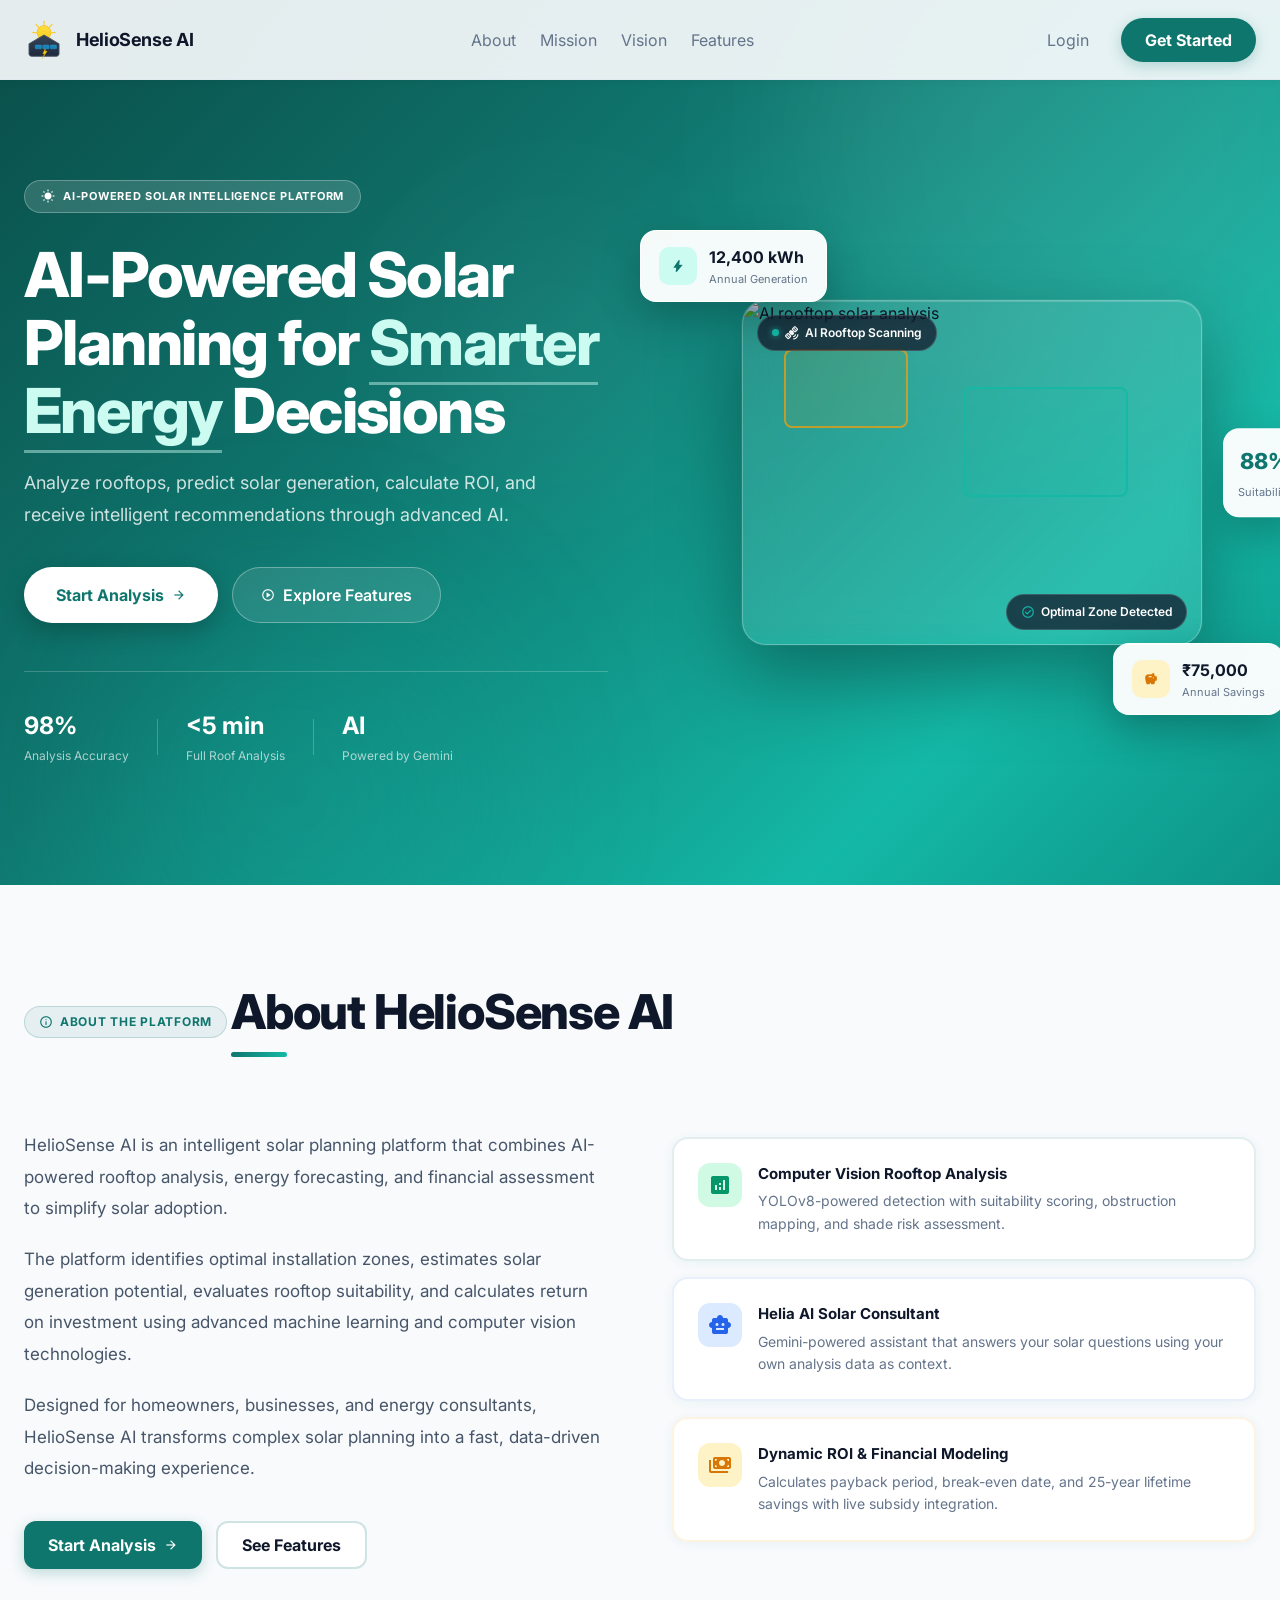
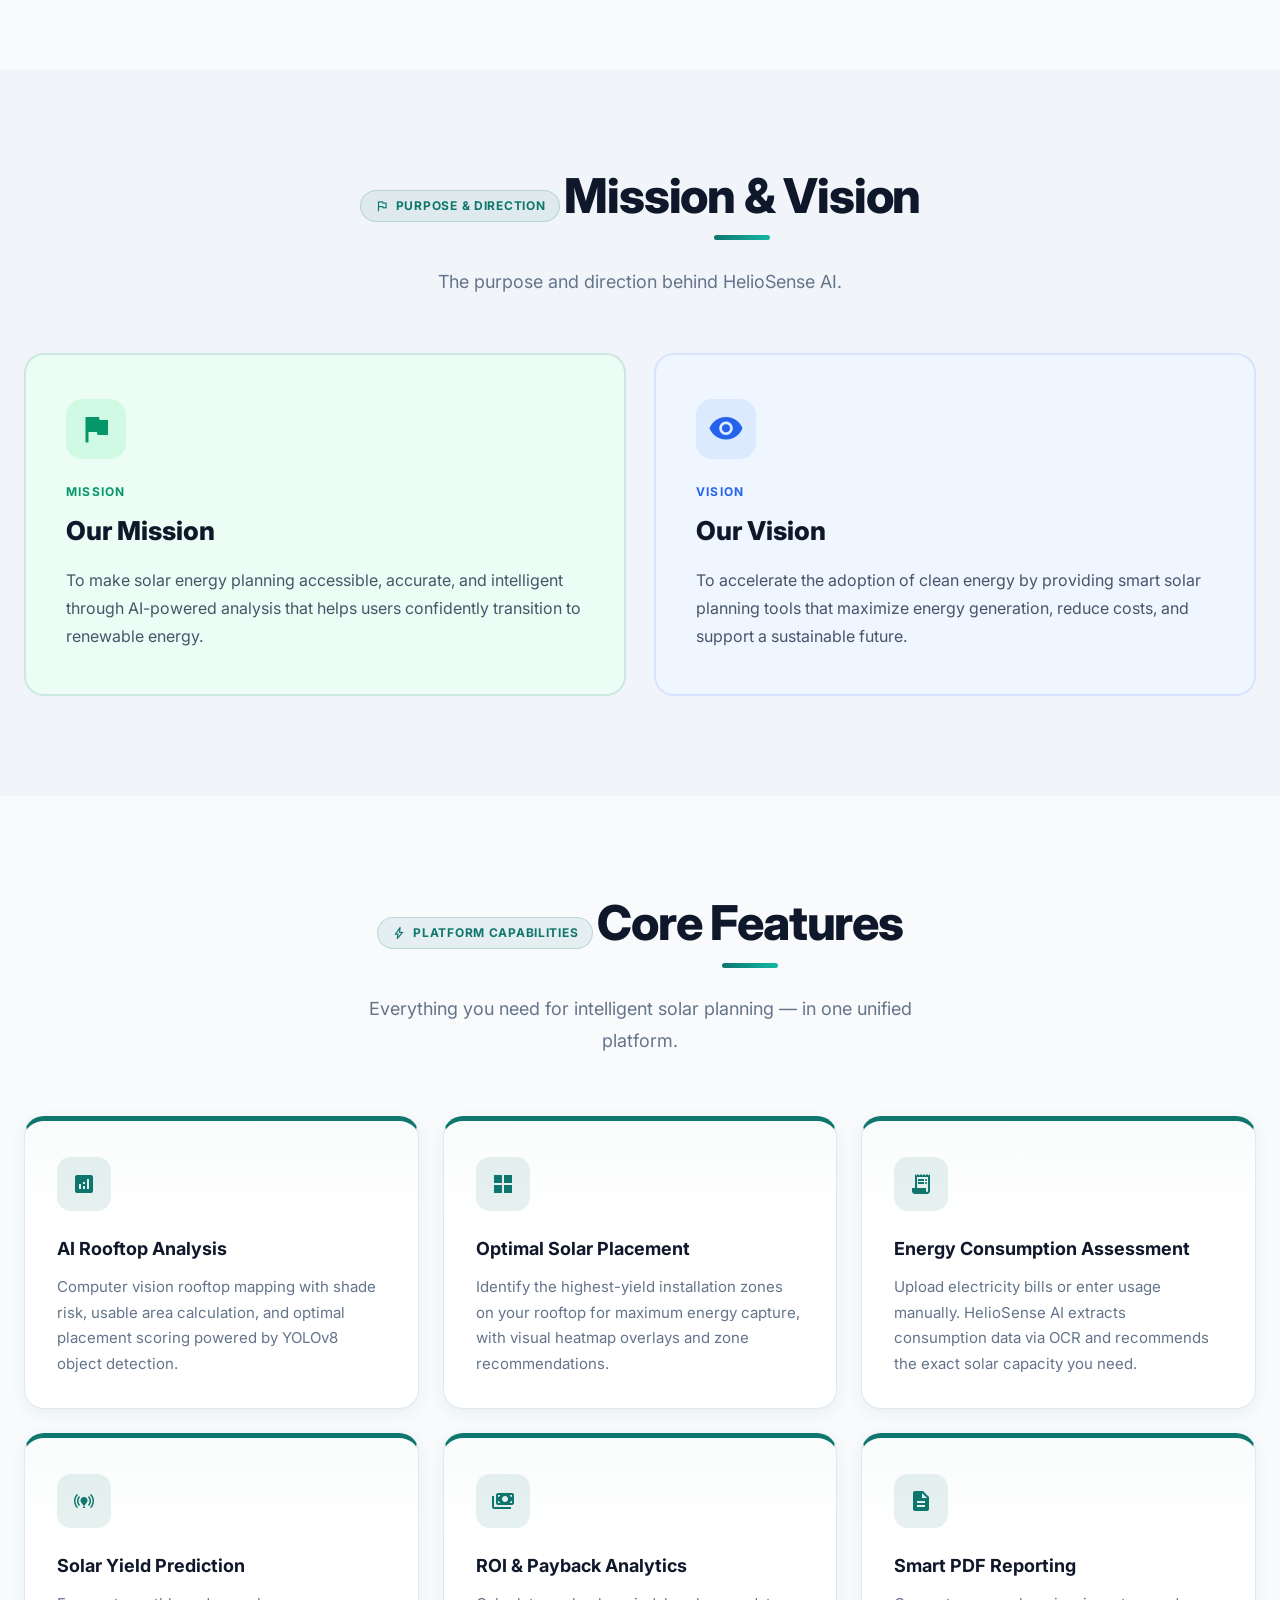
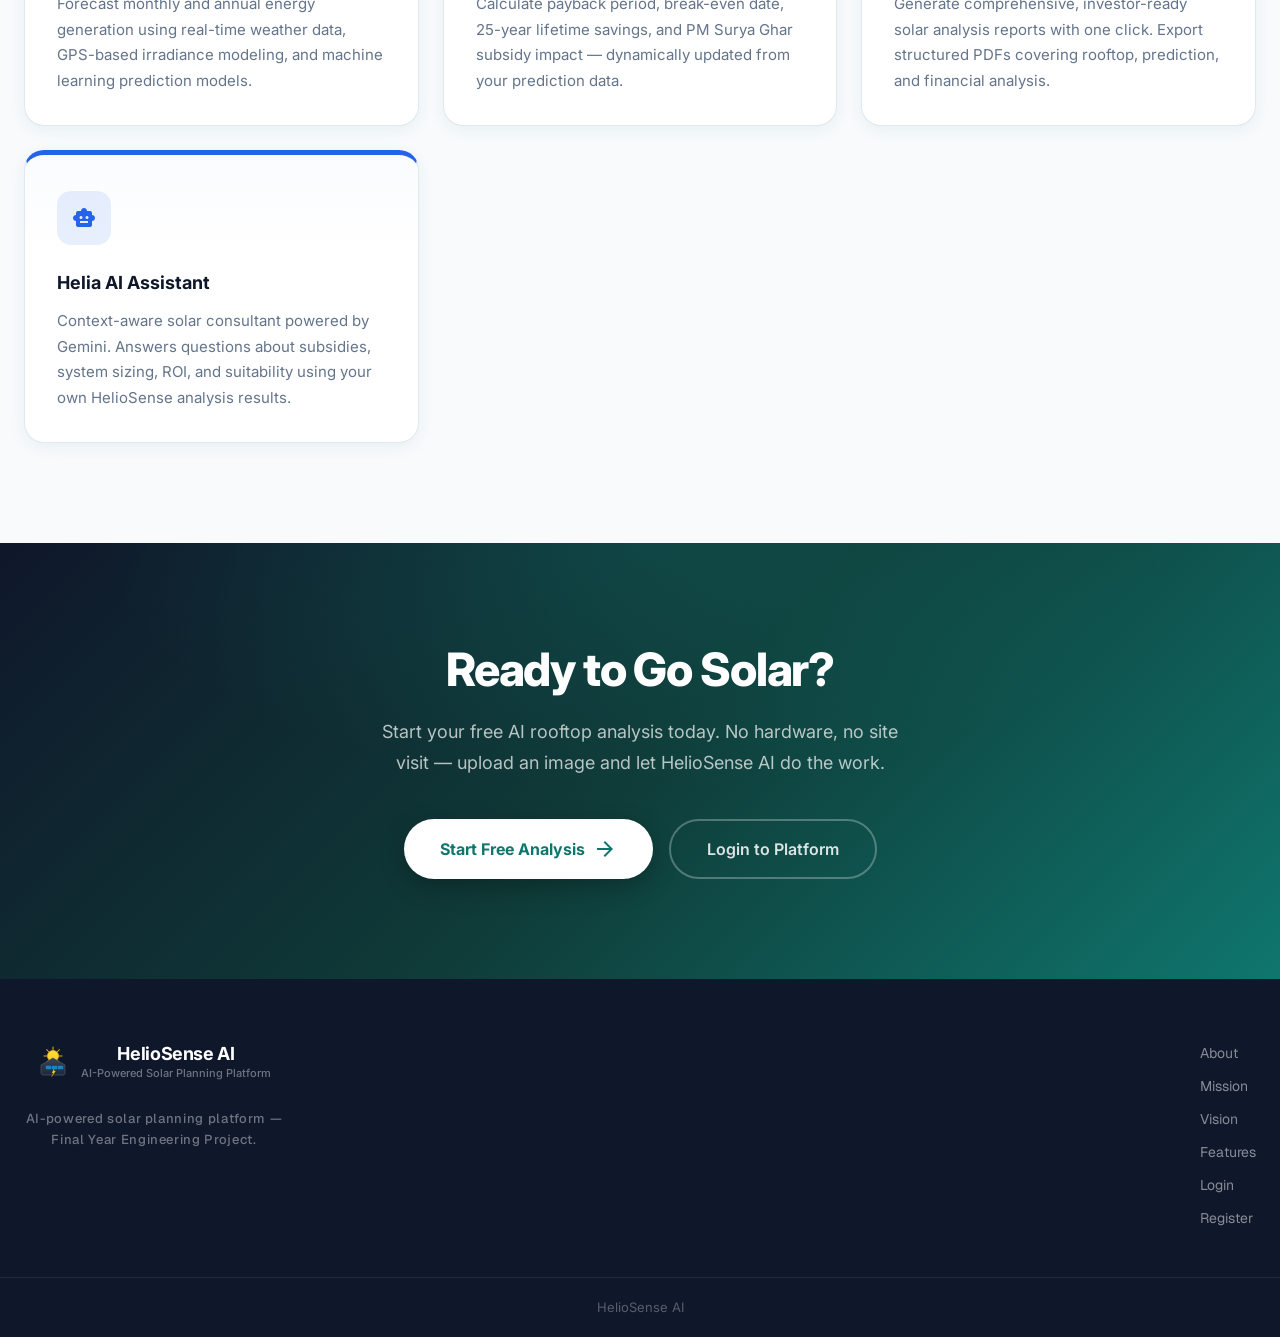
==== commit 587e4816: "Fix Render backend API URL" ====
--- a/Front end final/index.html
+++ b/Front end final/index.html
@@ -897,7 +897,7 @@
     </div>
   </div>
   <div class="footer-bottom">
-    <p>© 2024 HelioSense AI. Powering the Renewable Revolution.</p>
+    <p>HelioSense AI</p>
   </div>
 </footer>
 
